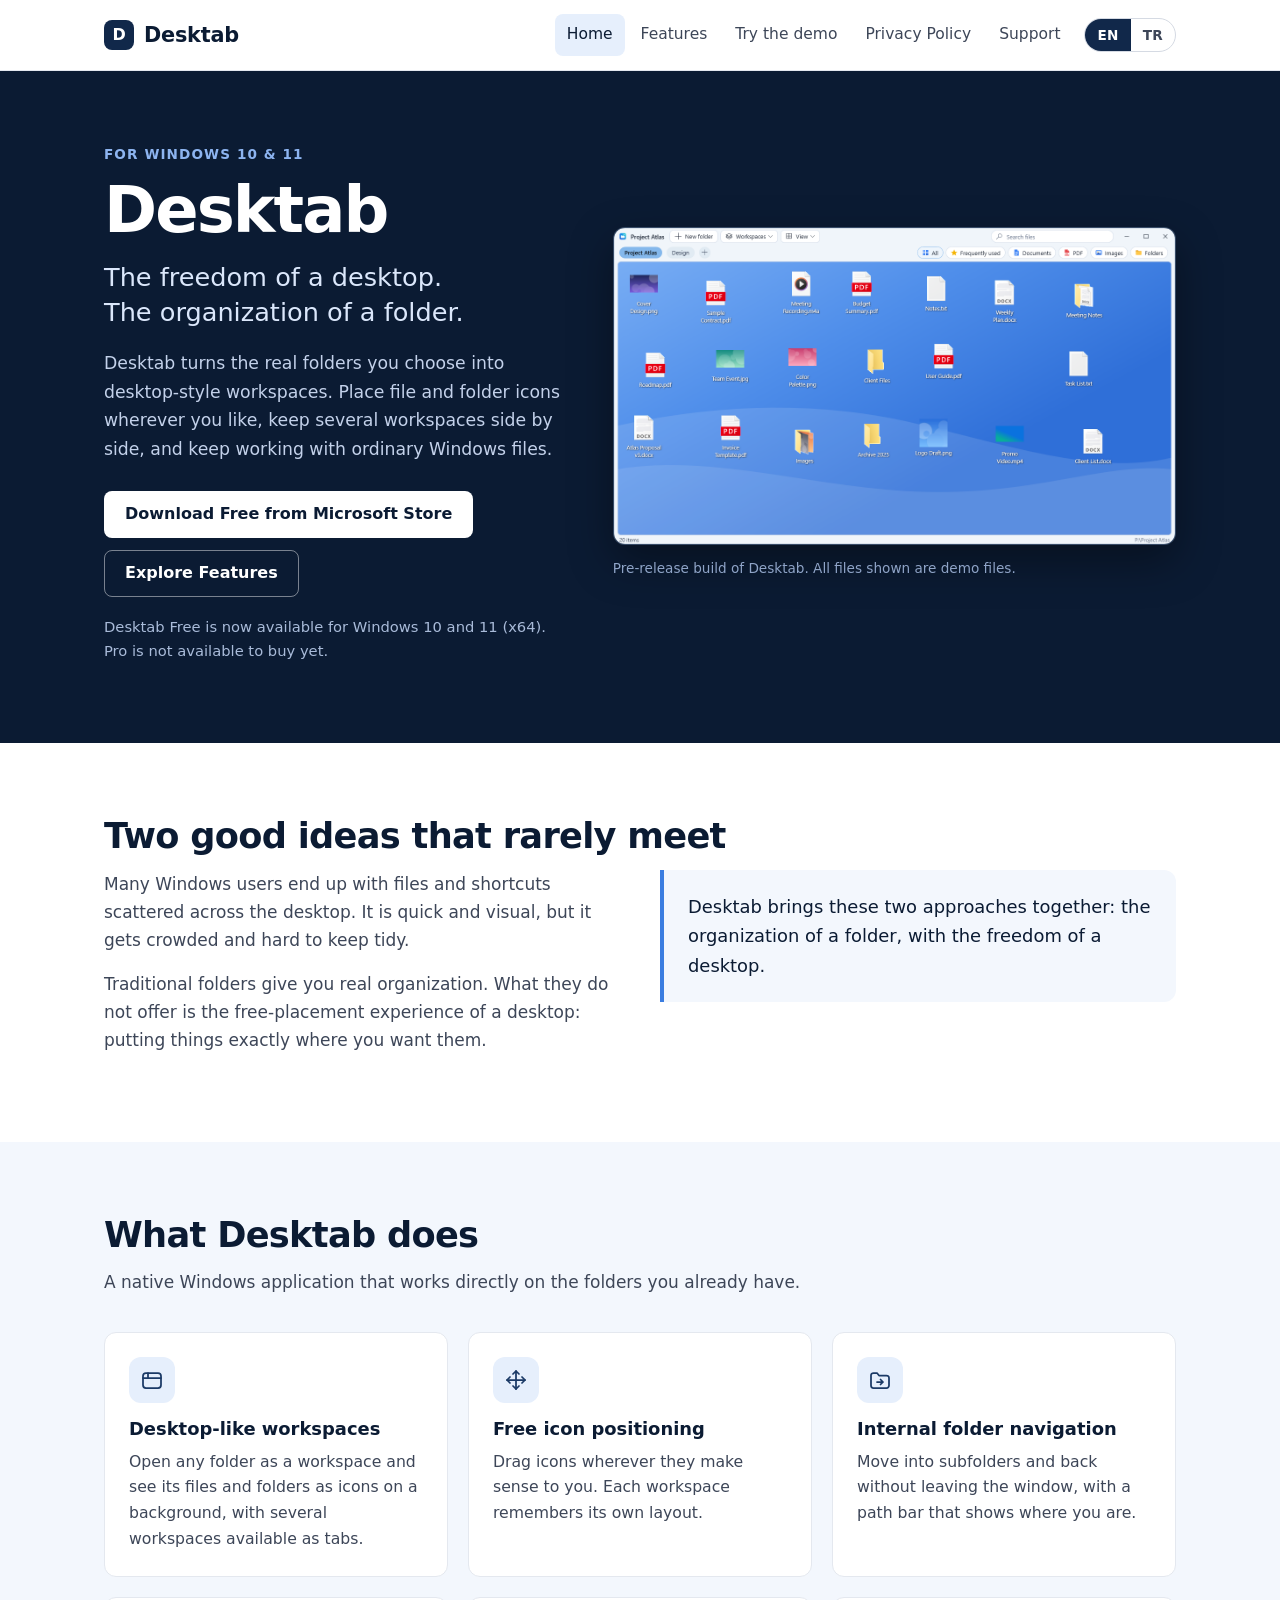
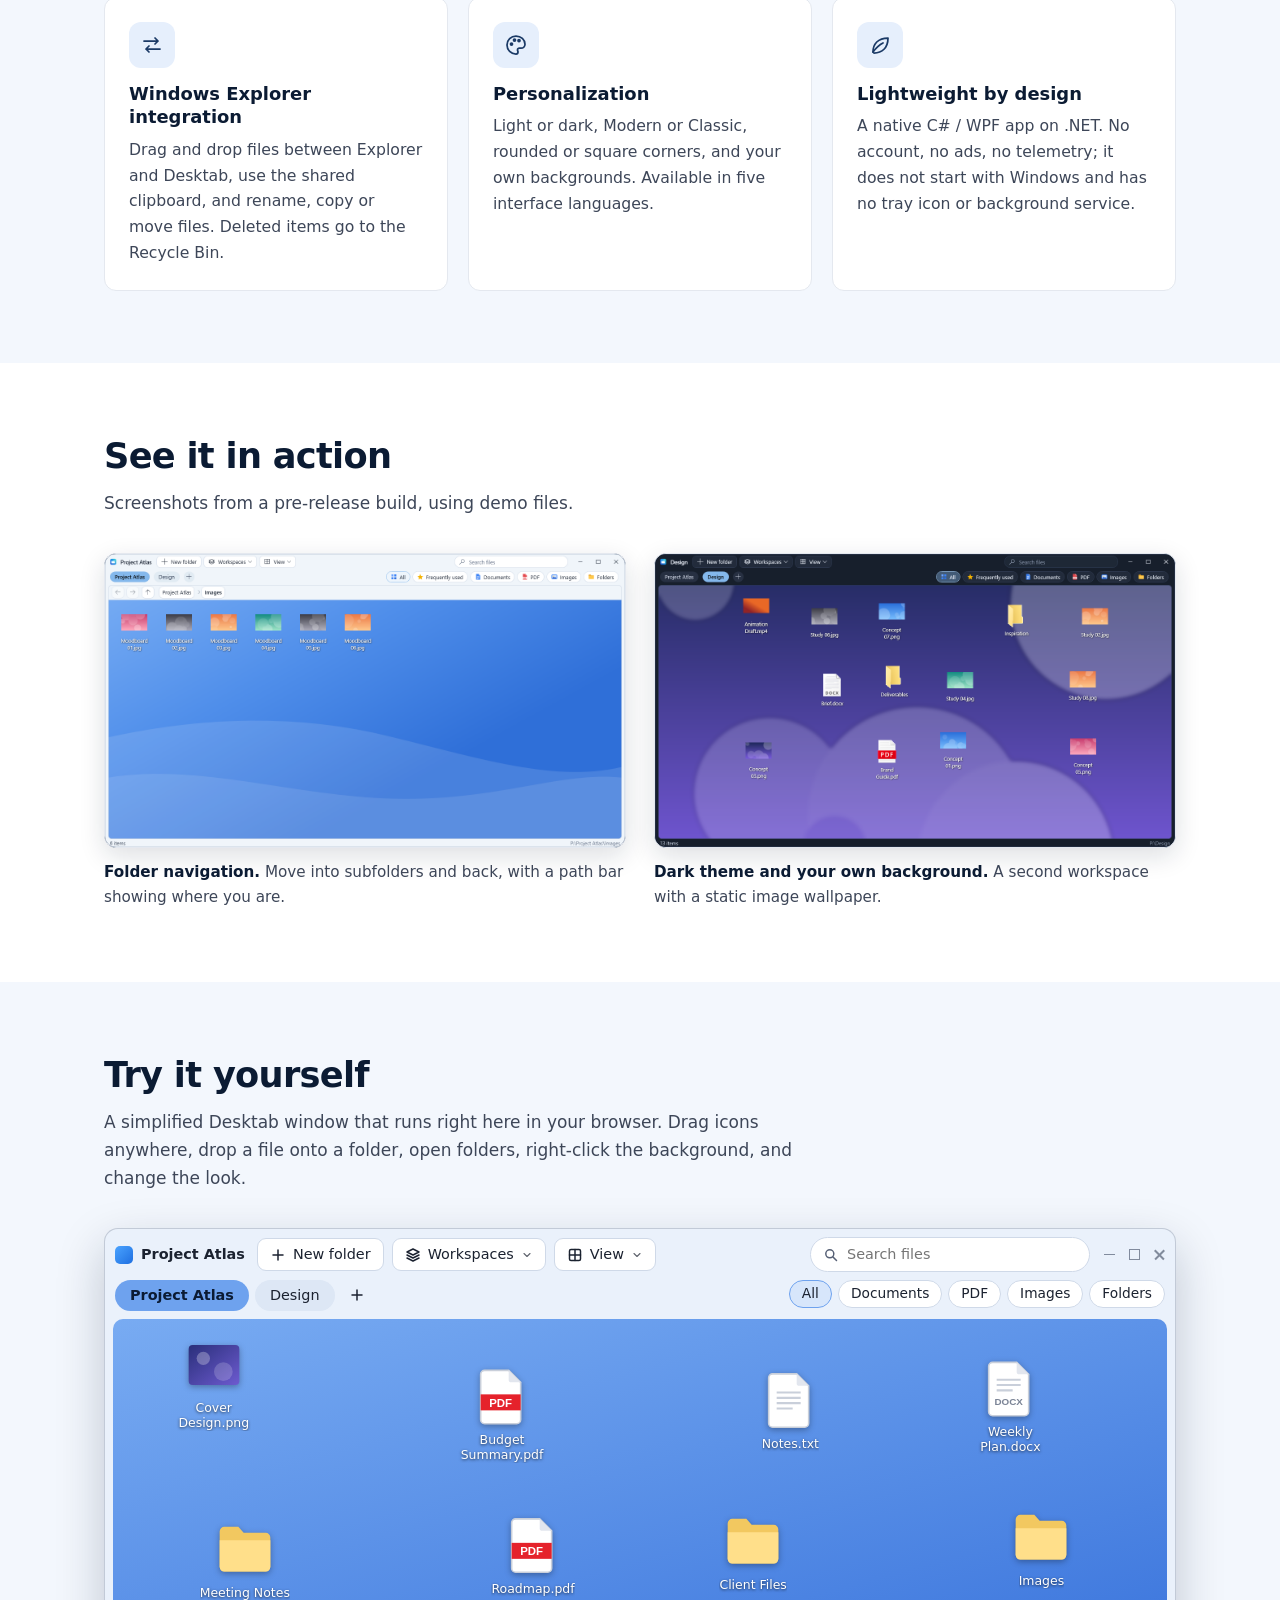
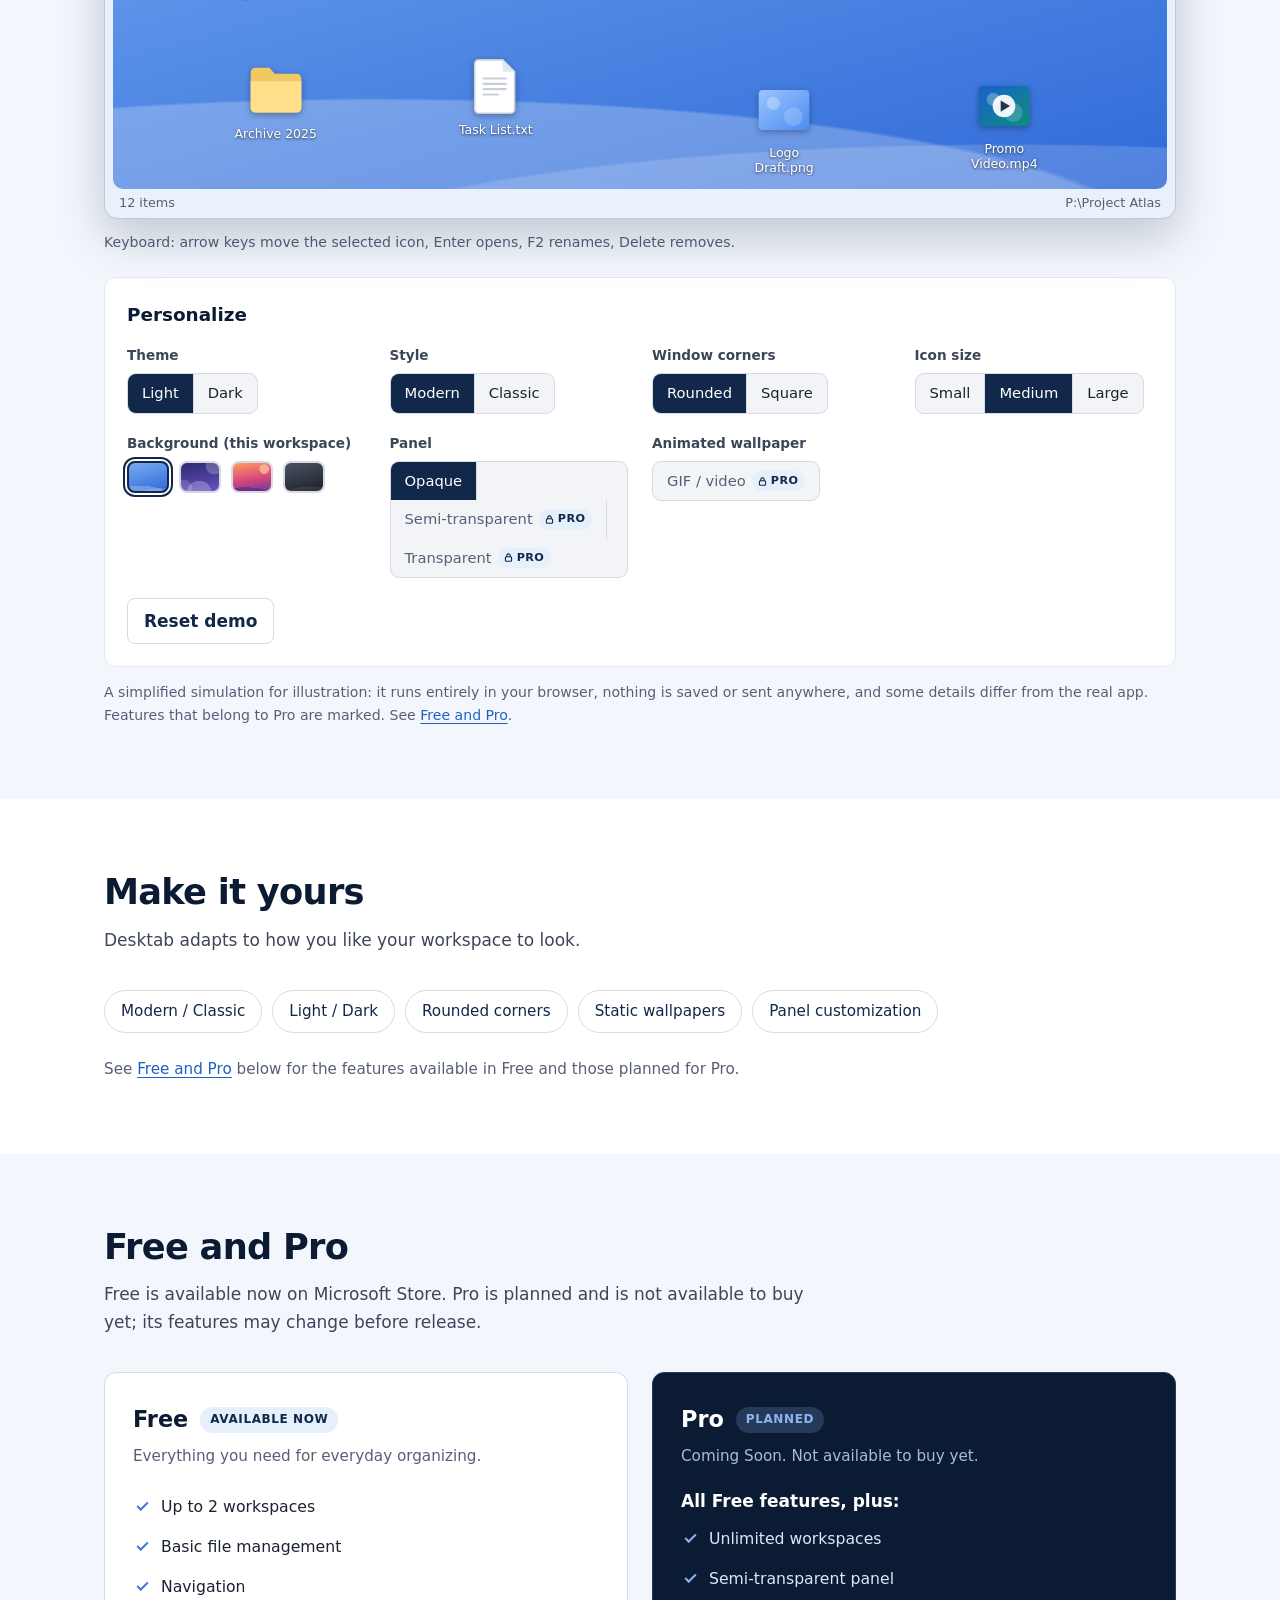
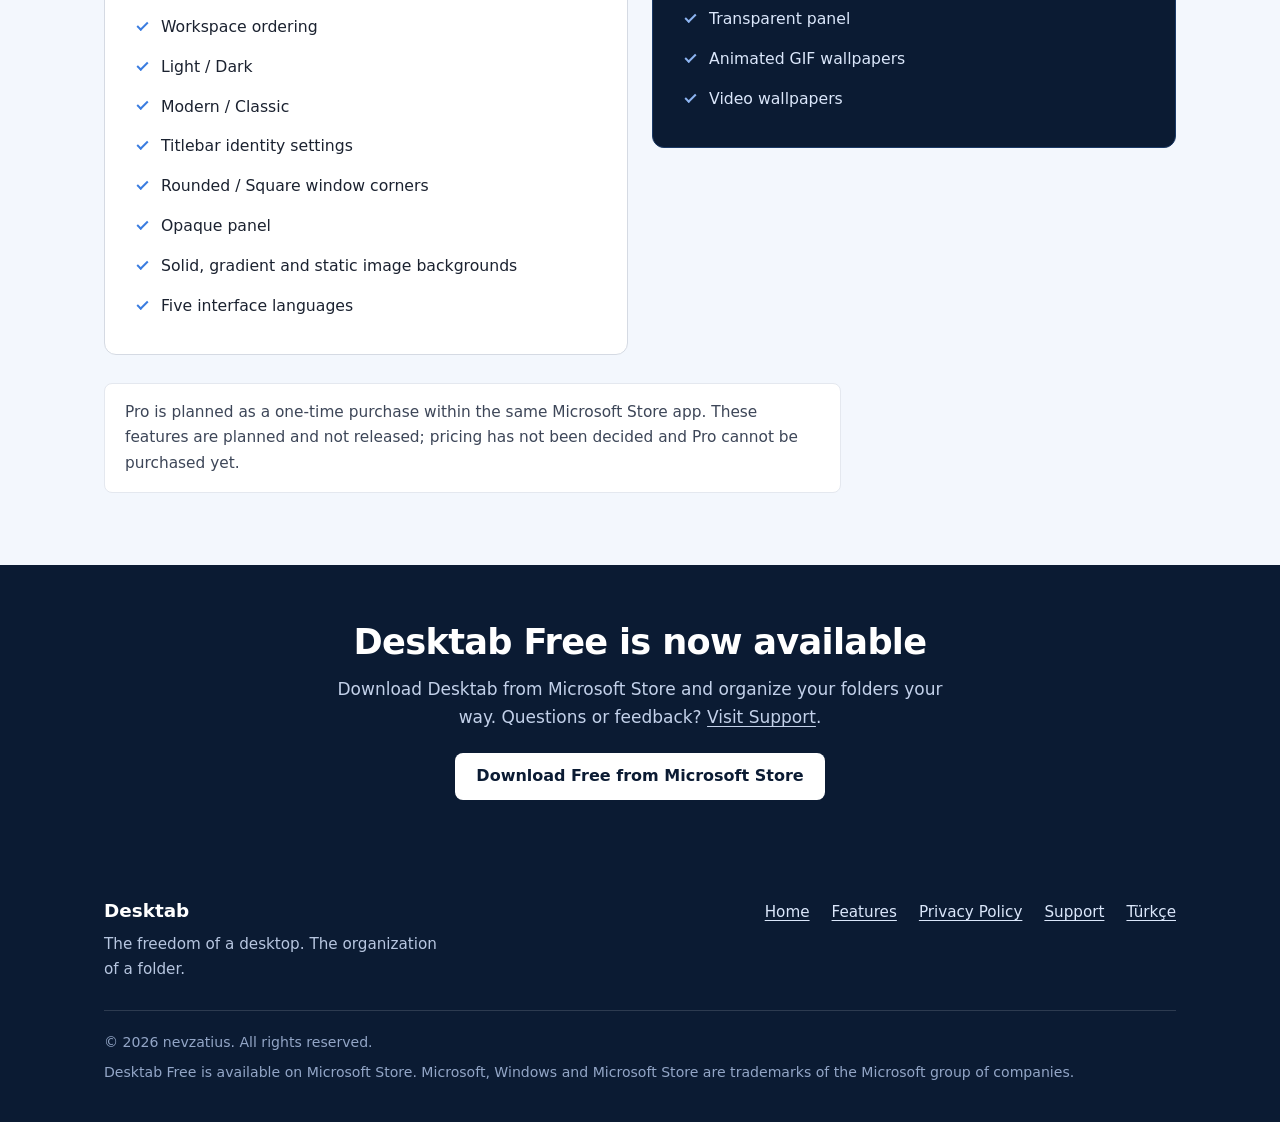
==== docs/index.html @ a455475f "Add interactive in-browser demo to EN/TR home pages" ====
<!doctype html>
<html lang="en">
<head>
  <meta charset="utf-8">
  <meta name="viewport" content="width=device-width, initial-scale=1">
  <title>Desktab — The freedom of a desktop. The organization of a folder.</title>
  <meta name="description" content="Desktab is a native Windows app that turns real folders into desktop-style workspaces with freely positioned icons. Download Free from Microsoft Store.">
  <link rel="canonical" href="https://nevzatius.github.io/desktab-site/">
  <link rel="alternate" hreflang="en" href="https://nevzatius.github.io/desktab-site/">
  <link rel="alternate" hreflang="tr" href="https://nevzatius.github.io/desktab-site/tr/">
  <link rel="alternate" hreflang="x-default" href="https://nevzatius.github.io/desktab-site/">
  <meta property="og:type" content="website">
  <meta property="og:site_name" content="Desktab">
  <meta property="og:title" content="Desktab — The freedom of a desktop. The organization of a folder.">
  <meta property="og:description" content="A native Windows app that turns real folders into desktop-style workspaces. Free is now available on Microsoft Store.">
  <meta property="og:url" content="https://nevzatius.github.io/desktab-site/">
  <meta property="og:locale" content="en_US">
  <meta property="og:locale:alternate" content="tr_TR">
  <meta property="og:image" content="https://nevzatius.github.io/desktab-site/assets/images/og-image.png">
  <meta property="og:image:alt" content="Desktab wordmark with the tagline: The freedom of a desktop. The organization of a folder.">
  <meta name="twitter:card" content="summary_large_image">
  <meta name="theme-color" content="#0b1b33">
  <link rel="icon" type="image/svg+xml" href="assets/images/favicon.svg">
  <link rel="stylesheet" href="assets/styles.css?v=20261016-store">
  <link rel="stylesheet" href="assets/demo.css?v=20261107-demo">
</head>
<body>
  <a class="skip-link" href="#main">Skip to content</a>

  <header class="site-header">
    <div class="container">
      <a class="brand" href="./" aria-label="Desktab — home"><span class="brand-mark" aria-hidden="true">D</span>Desktab</a>
      <nav class="site-nav" aria-label="Main">
        <ul>
          <li><a href="./" aria-current="page">Home</a></li>
          <li><a href="#features">Features</a></li>
          <li><a href="#demo">Try the demo</a></li>
          <li><a href="privacy/">Privacy Policy</a></li>
          <li><a href="support/">Support</a></li>
        </ul>
        <div class="lang-switch" role="group" aria-label="Language">
          <span lang="en" aria-current="true">EN</span>
          <a href="tr/" lang="tr" hreflang="tr" aria-label="Türkçe">TR</a>
        </div>
      </nav>
    </div>
  </header>

  <main id="main">
    <!-- A — Hero -->
    <section class="hero" aria-labelledby="hero-title">
      <div class="container">
        <div>
          <p class="eyebrow">For Windows 10 &amp; 11</p>
          <h1 id="hero-title">Desktab</h1>
          <p class="tagline"><span>The freedom of a desktop.</span> <span>The organization of a folder.</span></p>
          <p class="lead">Desktab turns the real folders you choose into desktop-style workspaces. Place file and folder icons wherever you like, keep several workspaces side by side, and keep working with ordinary Windows files.</p>
          <div class="hero-actions">
            <a class="btn btn-primary" href="https://apps.microsoft.com/detail/9P05F9J6TJ1R">Download Free from Microsoft Store</a>
            <a class="btn btn-secondary" href="#features">Explore Features</a>
          </div>
          <p class="status-note">Desktab Free is now available for Windows 10 and 11 (x64). Pro is not available to buy yet.</p>
        </div>

        <figure class="shot">
          <div class="shot-frame"><a class="shot-link" href="assets/images/app-main-en.png" aria-label="Open full-size screenshot"><img src="assets/images/app-main-en.png" width="1280" height="720" alt="Desktab showing the Project Atlas workspace: file and folder icons placed freely on a blue background, with two workspace tabs and smart-view buttons above." fetchpriority="high"></a></div>
          <figcaption>Pre-release build of Desktab. All files shown are demo files.</figcaption>
        </figure>
      </div>
    </section>

    <!-- B — The problem -->
    <section aria-labelledby="problem-title">
      <div class="container">
        <h2 id="problem-title">Two good ideas that rarely meet</h2>
        <div class="problem">
          <div>
            <p>Many Windows users end up with files and shortcuts scattered across the desktop. It is quick and visual, but it gets crowded and hard to keep tidy.</p>
            <p>Traditional folders give you real organization. What they do not offer is the free-placement experience of a desktop: putting things exactly where you want them.</p>
          </div>
          <p class="highlight">Desktab brings these two approaches together: the organization of a folder, with the freedom of a desktop.</p>
        </div>
      </div>
    </section>

    <!-- C — Features -->
    <section id="features" class="alt" aria-labelledby="features-title">
      <div class="container">
        <h2 id="features-title">What Desktab does</h2>
        <p class="section-intro">A native Windows application that works directly on the folders you already have.</p>
        <ul class="cards">
          <li class="card">
            <span class="icon-box"><svg class="icon" viewBox="0 0 24 24" aria-hidden="true" focusable="false"><rect x="3" y="5" width="18" height="15" rx="3"/><path d="M3 10h18M8 5v5"/></svg></span>
            <h3>Desktop-like workspaces</h3>
            <p>Open any folder as a workspace and see its files and folders as icons on a background, with several workspaces available as tabs.</p>
          </li>
          <li class="card">
            <span class="icon-box"><svg class="icon" viewBox="0 0 24 24" aria-hidden="true" focusable="false"><path d="M12 3v18M3 12h18"/><path d="m9 6 3-3 3 3M9 18l3 3 3-3M6 9l-3 3 3 3M18 9l3 3-3 3"/></svg></span>
            <h3>Free icon positioning</h3>
            <p>Drag icons wherever they make sense to you. Each workspace remembers its own layout.</p>
          </li>
          <li class="card">
            <span class="icon-box"><svg class="icon" viewBox="0 0 24 24" aria-hidden="true" focusable="false"><path d="M3 7.5A2.5 2.5 0 0 1 5.5 5H9l2 2.5h7.5A2.5 2.5 0 0 1 21 10v7.5a2.5 2.5 0 0 1-2.5 2.5h-13A2.5 2.5 0 0 1 3 17.5z"/><path d="M9 14h6m-2.5-2.5L15 14l-2.5 2.5"/></svg></span>
            <h3>Internal folder navigation</h3>
            <p>Move into subfolders and back without leaving the window, with a path bar that shows where you are.</p>
          </li>
          <li class="card">
            <span class="icon-box"><svg class="icon" viewBox="0 0 24 24" aria-hidden="true" focusable="false"><path d="M4 8h14m-3-3 3 3-3 3M20 16H6m3-3-3 3 3 3"/></svg></span>
            <h3>Windows Explorer integration</h3>
            <p>Drag and drop files between Explorer and Desktab, use the shared clipboard, and rename, copy or move files. Deleted items go to the Recycle Bin.</p>
          </li>
          <li class="card">
            <span class="icon-box"><svg class="icon" viewBox="0 0 24 24" aria-hidden="true" focusable="false"><path d="M12 3a9 9 0 1 0 0 18c1.4 0 2-1 2-2 0-.8-.5-1.3-.5-2 0-1 .8-1.8 1.8-1.8H17a4 4 0 0 0 4-4C21 6.6 17 3 12 3z"/><circle cx="7.5" cy="11" r="1" fill="currentColor"/><circle cx="10.5" cy="7" r="1" fill="currentColor"/><circle cx="15" cy="7.5" r="1" fill="currentColor"/></svg></span>
            <h3>Personalization</h3>
            <p>Light or dark, Modern or Classic, rounded or square corners, and your own backgrounds. Available in five interface languages.</p>
          </li>
          <li class="card">
            <span class="icon-box"><svg class="icon" viewBox="0 0 24 24" aria-hidden="true" focusable="false"><path d="M5 19c0-8 5-14 15-14 0 10-6 15-14 15"/><path d="M5 19c3-4 6-7 10-9"/></svg></span>
            <h3>Lightweight by design</h3>
            <p>A native C# / WPF app on .NET. No account, no ads, no telemetry; it does not start with Windows and has no tray icon or background service.</p>
          </li>
        </ul>
      </div>
    </section>

    <!-- Gallery -->
    <section id="gallery" class="gallery" aria-labelledby="gallery-title">
      <div class="container">
        <h2 id="gallery-title">See it in action</h2>
        <p class="section-intro">Screenshots from a pre-release build, using demo files.</p>
        <ul class="gallery-grid">
          <li>
            <figure class="shot">
              <div class="shot-frame"><a class="shot-link" href="assets/images/app-nav-en.png" aria-label="Open full-size screenshot"><img src="assets/images/app-nav-en.png" width="1280" height="720" alt="Desktab inside the Images subfolder of Project Atlas, with a path bar and back, forward and up buttons above six image thumbnails." loading="lazy" decoding="async"></a></div>
              <figcaption><strong>Folder navigation.</strong> Move into subfolders and back, with a path bar showing where you are.</figcaption>
            </figure>
          </li>
          <li>
            <figure class="shot">
              <div class="shot-frame"><a class="shot-link" href="assets/images/app-dark-en.png" aria-label="Open full-size screenshot"><img src="assets/images/app-dark-en.png" width="1280" height="720" alt="Desktab in dark theme on a second workspace tab called Design, with a purple static image background and freely placed icons." loading="lazy" decoding="async"></a></div>
              <figcaption><strong>Dark theme and your own background.</strong> A second workspace with a static image wallpaper.</figcaption>
            </figure>
          </li>
        </ul>
      </div>
    </section>

    <!-- Interactive demo -->
    <section id="demo" class="alt" aria-labelledby="demo-title">
      <div class="container">
        <h2 id="demo-title">Try it yourself</h2>
        <p class="section-intro">A simplified Desktab window that runs right here in your browser. Drag icons anywhere, drop a file onto a folder, open folders, right-click the background, and change the look.</p>
        <div id="dz" class="dz"><noscript><p class="dz-note">The interactive demo needs JavaScript. The screenshots above show the real app.</p></noscript></div>
        <p class="dz-note">A simplified simulation for illustration: it runs entirely in your browser, nothing is saved or sent anywhere, and some details differ from the real app. Features that belong to Pro are marked. See <a href="#plans">Free and Pro</a>.</p>
      </div>
    </section>

    <!-- D — Personalization -->
    <section id="personalization" aria-labelledby="personal-title">
      <div class="container">
        <h2 id="personal-title">Make it yours</h2>
        <p class="section-intro">Desktab adapts to how you like your workspace to look.</p>
        <ul class="chips">
          <li>Modern / Classic</li>
          <li>Light / Dark</li>
          <li>Rounded corners</li>
          <li>Static wallpapers</li>
          <li>Panel customization</li>
        </ul>
        <p class="note">See <a href="#plans">Free and Pro</a> below for the features available in Free and those planned for Pro.</p>
      </div>
    </section>

    <!-- E — Free and Pro -->
    <section id="plans" class="alt" aria-labelledby="plans-title">
      <div class="container">
        <h2 id="plans-title">Free and Pro</h2>
        <p class="section-intro">Free is available now on Microsoft Store. Pro is planned and is not available to buy yet; its features may change before release.</p>
        <div class="plans">
          <article class="plan" aria-labelledby="free-title">
            <h3 id="free-title">Free <span class="badge">Available now</span></h3>
            <p class="sub">Everything you need for everyday organizing.</p>
            <ul>
              <li>Up to 2 workspaces</li>
              <li>Basic file management</li>
              <li>Navigation</li>
              <li>Workspace ordering</li>
              <li>Light / Dark</li>
              <li>Modern / Classic</li>
              <li>Titlebar identity settings</li>
              <li>Rounded / Square window corners</li>
              <li>Opaque panel</li>
              <li>Solid, gradient and static image backgrounds</li>
              <li>Five interface languages</li>
            </ul>
          </article>
          <article class="plan pro" aria-labelledby="pro-title">
            <h3 id="pro-title">Pro <span class="badge">Planned</span></h3>
            <p class="sub">Coming Soon. Not available to buy yet.</p>
            <p class="includes">All Free features, plus:</p>
            <ul>
              <li>Unlimited workspaces</li>
              <li>Semi-transparent panel</li>
              <li>Transparent panel</li>
              <li>Animated GIF wallpapers</li>
              <li>Video wallpapers</li>
            </ul>
          </article>
        </div>
        <p class="plan-note">Pro is planned as a one-time purchase within the same Microsoft Store app. These features are planned and not released; pricing has not been decided and Pro cannot be purchased yet.</p>
      </div>
    </section>

    <section class="cta-band" aria-labelledby="cta-title">
      <div class="container">
        <h2 id="cta-title">Desktab Free is now available</h2>
        <p>Download Desktab from Microsoft Store and organize your folders your way. Questions or feedback? <a href="support/">Visit Support</a>.</p>
        <a class="btn btn-primary" href="https://apps.microsoft.com/detail/9P05F9J6TJ1R">Download Free from Microsoft Store</a>
      </div>
    </section>
  </main>

  <footer class="site-footer">
    <div class="container">
      <div class="footer-grid">
        <div>
          <div class="footer-brand">Desktab</div>
          <p>The freedom of a desktop. The organization of a folder.</p>
        </div>
        <nav aria-label="Footer">
          <ul class="footer-nav">
            <li><a href="./">Home</a></li>
            <li><a href="#features">Features</a></li>
            <li><a href="privacy/">Privacy Policy</a></li>
            <li><a href="support/">Support</a></li>
            <li><a href="tr/" lang="tr" hreflang="tr">Türkçe</a></li>
          </ul>
        </nav>
      </div>
      <div class="copyright">
        <p>© 2026 nevzatius. All rights reserved.</p>
        <p>Desktab Free is available on Microsoft Store. Microsoft, Windows and Microsoft Store are trademarks of the Microsoft group of companies.</p>
      </div>
    </div>
  </footer>
  <script src="assets/demo.js?v=20261107-demo" defer></script>
</body>
</html>
---- docs/assets/styles.css ----
/* Desktab website — plain CSS, no framework, no external requests. */

:root {
  --navy-900: #0b1b33;
  --navy-800: #11284a;
  --navy-700: #1b3a66;
  --blue-500: #3b7de0;
  --blue-300: #8db4f0;
  --blue-100: #e6effc;
  --blue-50: #f3f7fd;
  --gray-900: #1b2230;
  --gray-700: #3d4658;
  --gray-600: #566075;
  --gray-300: #d5dae3;
  --gray-200: #e4e8ef;
  --gray-100: #f2f4f8;
  --white: #ffffff;
  --link: #1f5fc4;
  --radius: 12px;
  --radius-sm: 8px;
  --shadow: 0 1px 2px rgba(11, 27, 51, 0.06), 0 4px 14px rgba(11, 27, 51, 0.06);
  --font: "Segoe UI Variable Text", "Segoe UI", system-ui, -apple-system, "Helvetica Neue", Arial, sans-serif;
  --mono: "Cascadia Mono", Consolas, "SFMono-Regular", Menlo, monospace;
}

*, *::before, *::after { box-sizing: border-box; }

html { -webkit-text-size-adjust: 100%; scroll-behavior: smooth; }

body {
  margin: 0;
  font-family: var(--font);
  font-size: 1.0625rem;
  line-height: 1.65;
  color: var(--gray-900);
  background: var(--white);
  overflow-wrap: break-word;
}

img, svg { max-width: 100%; }

a { color: var(--link); text-underline-offset: 0.18em; }
a:hover { color: var(--navy-700); }

:focus-visible {
  outline: 3px solid var(--blue-500);
  outline-offset: 2px;
  border-radius: 4px;
}

.skip-link {
  position: absolute;
  left: 16px;
  top: -64px;
  z-index: 100;
  padding: 10px 16px;
  background: var(--white);
  color: var(--navy-900);
  border-radius: var(--radius-sm);
  box-shadow: var(--shadow);
  font-weight: 600;
}
.skip-link:focus { top: 12px; }

.container {
  width: 100%;
  max-width: 1120px;
  margin: 0 auto;
  padding: 0 24px;
}
.container.narrow { max-width: 780px; }

/* ---------- Header ---------- */

.site-header {
  background: var(--white);
  border-bottom: 1px solid var(--gray-200);
}
.site-header .container {
  display: flex;
  flex-wrap: wrap;
  align-items: center;
  justify-content: space-between;
  gap: 8px 24px;
  padding-top: 14px;
  padding-bottom: 14px;
}

.brand {
  display: inline-flex;
  align-items: center;
  gap: 10px;
  color: var(--navy-900);
  font-size: 1.3rem;
  font-weight: 700;
  letter-spacing: -0.01em;
  text-decoration: none;
}
.brand:hover { color: var(--navy-700); }
.brand-mark {
  display: inline-grid;
  place-items: center;
  width: 30px;
  height: 30px;
  border-radius: 8px;
  background: var(--navy-800);
  color: var(--white);
  font-size: 1rem;
  font-weight: 700;
  line-height: 1;
}

.site-nav { display: flex; flex-wrap: wrap; align-items: center; gap: 4px 6px; }
.site-nav ul {
  display: flex;
  flex-wrap: wrap;
  gap: 2px 4px;
  margin: 0;
  padding: 0;
  list-style: none;
}
.site-nav a {
  display: inline-block;
  padding: 8px 12px;
  border-radius: var(--radius-sm);
  color: var(--gray-700);
  font-size: 0.97rem;
  font-weight: 500;
  text-decoration: none;
}
.site-nav a:hover { background: var(--gray-100); color: var(--navy-900); }
.site-nav a[aria-current="page"] { color: var(--navy-900); background: var(--blue-100); }

.lang-switch {
  display: inline-flex;
  margin-left: 6px;
  border: 1px solid var(--gray-300);
  border-radius: 999px;
  overflow: hidden;
}
.lang-switch a, .lang-switch span {
  padding: 5px 12px;
  font-size: 0.85rem;
  font-weight: 600;
  letter-spacing: 0.02em;
  text-decoration: none;
}
.lang-switch span { background: var(--navy-800); color: var(--white); }
.lang-switch a { color: var(--gray-700); border-radius: 0; }
.lang-switch a:hover { background: var(--gray-100); }

/* ---------- Hero ---------- */

.hero {
  background: var(--navy-900);
  color: var(--white);
  padding: 72px 0 80px;
}
.hero .container {
  display: grid;
  grid-template-columns: minmax(0, 0.9fr) minmax(0, 1.1fr);
  align-items: center;
  gap: 48px;
}
.eyebrow {
  margin: 0 0 12px;
  color: var(--blue-300);
  font-size: 0.85rem;
  font-weight: 600;
  letter-spacing: 0.08em;
  text-transform: uppercase;
}
.hero h1 {
  margin: 0 0 16px;
  font-size: clamp(2.6rem, 6vw, 4rem);
  line-height: 1.05;
  letter-spacing: -0.03em;
}
.tagline {
  margin: 0 0 20px;
  font-size: clamp(1.2rem, 2.4vw, 1.6rem);
  line-height: 1.35;
  font-weight: 500;
  color: #dbe7fb;
}
.tagline span { display: block; }
.lead {
  margin: 0 0 28px;
  max-width: 34em;
  color: #c3d1ea;
  font-size: 1.08rem;
}
.hero-actions { display: flex; flex-wrap: wrap; align-items: center; gap: 12px 14px; }

.btn {
  display: inline-block;
  padding: 12px 20px;
  border: 1px solid transparent;
  border-radius: var(--radius-sm);
  font: inherit;
  font-size: 1rem;
  font-weight: 600;
  line-height: 1.3;
  text-decoration: none;
}
.btn-primary {
  background: var(--white);
  color: var(--navy-900);
}
.btn-primary:hover { background: #dbe7fb; color: var(--navy-900); }
.btn-secondary { border-color: rgba(255, 255, 255, 0.45); color: var(--white); }
.btn-secondary:hover { background: rgba(255, 255, 255, 0.1); color: var(--white); }
.btn-light { background: var(--navy-800); color: var(--white); }
.btn-light:hover { background: var(--navy-700); color: var(--white); }
.status-note { margin: 18px 0 0; color: #a9bbd9; font-size: 0.92rem; }

/* Real product screenshots */
.shot { margin: 0; }
.shot-frame {
  overflow: hidden;
  border-radius: 12px;
  border: 1px solid rgba(255, 255, 255, 0.16);
  box-shadow: 0 16px 44px rgba(0, 0, 0, 0.38);
  background: var(--navy-800);
}
.shot-frame img { display: block; width: 100%; height: auto; }
.shot-link { display: block; }
.shot-link:focus-visible { outline-offset: -4px; border-radius: 12px; }
.shot figcaption { margin-top: 12px; color: #8fa4c7; font-size: 0.85rem; }
.gallery .shot-frame {
  border-color: var(--gray-200);
  box-shadow: 0 8px 26px rgba(11, 27, 51, 0.14);
}
.gallery .shot figcaption { color: var(--gray-700); font-size: 0.95rem; }
.gallery .shot figcaption strong { color: var(--navy-900); }
.gallery-grid { display: grid; grid-template-columns: repeat(2, minmax(0, 1fr)); gap: 28px; margin: 0; padding: 0; list-style: none; }

/* Icons */
.icon { width: 24px; height: 24px; fill: none; stroke: currentColor; stroke-width: 1.75; stroke-linecap: round; stroke-linejoin: round; }
.icon-box {
  display: grid;
  place-items: center;
  width: 46px;
  height: 46px;
  margin-bottom: 14px;
  border-radius: 12px;
  background: var(--blue-100);
  color: var(--navy-700);
}
.h-icon { display: inline-grid; place-items: center; width: 32px; height: 32px; margin-right: 10px; vertical-align: -9px; border-radius: 9px; background: var(--blue-100); color: var(--navy-700); }
.h-icon .icon { width: 19px; height: 19px; }

/* ---------- Sections ---------- */

section { padding: 72px 0; }
section.alt { background: var(--blue-50); }
section h2 {
  margin: 0 0 12px;
  font-size: clamp(1.7rem, 3.4vw, 2.2rem);
  line-height: 1.2;
  letter-spacing: -0.02em;
  color: var(--navy-900);
}
.section-intro { margin: 0 0 36px; max-width: 42em; color: var(--gray-700); }

.problem { display: grid; grid-template-columns: minmax(0, 1fr) minmax(0, 1fr); gap: 40px; align-items: start; }
.problem p { margin: 0 0 16px; color: var(--gray-700); }
.problem .highlight {
  padding: 22px 24px;
  border-left: 4px solid var(--blue-500);
  border-radius: 0 var(--radius) var(--radius) 0;
  background: var(--blue-50);
  color: var(--navy-900);
  font-size: 1.12rem;
  font-weight: 500;
}

.cards {
  display: grid;
  grid-template-columns: repeat(3, minmax(0, 1fr));
  gap: 20px;
  margin: 0;
  padding: 0;
  list-style: none;
}
.card {
  padding: 24px;
  border: 1px solid var(--gray-200);
  border-radius: var(--radius);
  background: var(--white);
}
.card h3 { margin: 0 0 8px; font-size: 1.12rem; line-height: 1.3; color: var(--navy-900); }
.card p { margin: 0; color: var(--gray-700); font-size: 0.98rem; }

.chips { display: flex; flex-wrap: wrap; gap: 10px; margin: 0 0 24px; padding: 0; list-style: none; }
.chips li {
  padding: 8px 16px;
  border: 1px solid var(--gray-300);
  border-radius: 999px;
  background: var(--white);
  color: var(--navy-800);
  font-size: 0.95rem;
  font-weight: 500;
}
.note {
  max-width: 42em;
  margin: 0;
  color: var(--gray-600);
  font-size: 0.95rem;
}

/* Free / Pro */
.plans { display: grid; grid-template-columns: repeat(2, minmax(0, 1fr)); gap: 24px; align-items: start; }
.plan {
  padding: 28px;
  border: 1px solid var(--gray-300);
  border-radius: var(--radius);
  background: var(--white);
}
.plan.pro { border-color: var(--navy-700); background: var(--navy-900); color: #dbe7fb; }
.plan h3 { display: flex; flex-wrap: wrap; align-items: center; gap: 8px 12px; margin: 0 0 6px; font-size: 1.4rem; color: var(--navy-900); }
.plan.pro h3 { color: var(--white); }
.badge {
  display: inline-block;
  padding: 3px 10px;
  border-radius: 999px;
  background: var(--blue-100);
  color: var(--navy-800);
  font-size: 0.75rem;
  font-weight: 700;
  letter-spacing: 0.05em;
  text-transform: uppercase;
}
.plan.pro .badge { background: rgba(141, 180, 240, 0.2); color: var(--blue-300); }
.plan .sub { margin: 0 0 18px; color: var(--gray-600); font-size: 0.95rem; }
.plan.pro .sub { color: #a9bbd9; }
.plan ul { margin: 0; padding: 0; list-style: none; }
.plan li { position: relative; padding: 7px 0 7px 28px; font-size: 0.98rem; }
.plan li::before {
  content: "";
  position: absolute;
  left: 4px;
  top: 0.95em;
  width: 11px;
  height: 6px;
  border-left: 2px solid var(--blue-500);
  border-bottom: 2px solid var(--blue-500);
  transform: rotate(-45deg);
}
.plan.pro li::before { border-color: var(--blue-300); }
.plan .includes { margin-bottom: 4px; font-weight: 600; color: var(--white); }
.plan-note {
  max-width: 48em;
  margin: 28px 0 0;
  padding: 16px 20px;
  border-radius: var(--radius-sm);
  background: var(--white);
  border: 1px solid var(--gray-200);
  color: var(--gray-700);
  font-size: 0.96rem;
}

.cta-band { background: var(--navy-900); color: var(--white); text-align: center; padding: 56px 0; }
.cta-band h2 { color: var(--white); }
.cta-band p { max-width: 36em; margin: 0 auto 22px; color: #c3d1ea; }
.cta-band p a { color: inherit; }

/* ---------- Document pages (privacy, support) ---------- */

.page-head { background: var(--blue-50); border-bottom: 1px solid var(--gray-200); padding: 48px 0 36px; }
.page-head h1 { margin: 0 0 8px; font-size: clamp(2rem, 4.4vw, 2.7rem); line-height: 1.15; letter-spacing: -0.02em; color: var(--navy-900); }
.page-head p { margin: 0; color: var(--gray-700); }
.meta { margin-top: 12px; color: var(--gray-600); font-size: 0.92rem; }

.doc { padding: 40px 0 72px; }
.doc h2 { margin: 40px 0 10px; padding: 0; font-size: 1.4rem; line-height: 1.3; letter-spacing: -0.01em; }
.doc h2:first-child { margin-top: 0; }
.doc h3 { margin: 24px 0 6px; font-size: 1.08rem; color: var(--navy-800); }
.doc p, .doc li { color: var(--gray-900); }
.doc ul, .doc ol { padding-left: 1.4em; }
.doc li { margin: 4px 0; }
.doc code {
  padding: 1px 6px;
  border-radius: 5px;
  background: var(--gray-100);
  font-family: var(--mono);
  font-size: 0.9em;
  overflow-wrap: anywhere;
}
.toc { margin: 0 0 8px; padding: 18px 22px; border: 1px solid var(--gray-200); border-radius: var(--radius); background: var(--gray-100); }
.toc strong { display: block; margin-bottom: 6px; color: var(--navy-900); }
.toc ol { margin: 0; padding-left: 1.3em; columns: 2; column-gap: 32px; }
.toc li { margin: 2px 0; font-size: 0.97rem; break-inside: avoid; }
.callout {
  margin: 20px 0;
  padding: 16px 20px;
  border-left: 4px solid var(--blue-500);
  border-radius: 0 var(--radius-sm) var(--radius-sm) 0;
  background: var(--blue-50);
}
.callout.warn { border-left-color: #b26a00; background: #fff6e6; }
.callout p { margin: 0; }
.callout p + p { margin-top: 8px; }

.table-wrap { margin: 16px 0; overflow-x: auto; }
table { width: 100%; border-collapse: collapse; font-size: 0.97rem; }
th, td { padding: 10px 12px; border-bottom: 1px solid var(--gray-200); text-align: left; vertical-align: top; }
th { background: var(--gray-100); color: var(--navy-900); font-weight: 600; }

/* ---------- Footer ---------- */

.site-footer { background: var(--navy-900); color: #b7c6e0; padding: 40px 0 32px; font-size: 0.95rem; }
.site-footer a { color: #dbe7fb; }
.site-footer a:hover { color: var(--white); }
.footer-grid { display: flex; flex-wrap: wrap; justify-content: space-between; gap: 24px 48px; }
.footer-brand { color: var(--white); font-size: 1.15rem; font-weight: 700; }
.footer-brand + p { margin: 6px 0 0; max-width: 22em; }
.footer-nav { margin: 0; padding: 0; list-style: none; display: flex; flex-wrap: wrap; gap: 8px 22px; }
.footer-nav a { display: inline-block; padding: 4px 0; }
.copyright { margin: 28px 0 0; padding-top: 20px; border-top: 1px solid rgba(255, 255, 255, 0.14); color: #93a6c7; font-size: 0.88rem; }
.copyright p { margin: 0 0 6px; }

/* ---------- Responsive ---------- */

@media (max-width: 980px) {
  .hero .container { grid-template-columns: minmax(0, 1fr); gap: 36px; }
  .gallery-grid { grid-template-columns: minmax(0, 1fr); }
  .cards { grid-template-columns: repeat(2, minmax(0, 1fr)); }
  .problem { grid-template-columns: minmax(0, 1fr); gap: 24px; }
}

@media (max-width: 720px) {
  body { font-size: 1rem; }
  .container { padding: 0 16px; }
  .hero { padding: 48px 0 56px; }
  section { padding: 52px 0; }
  .plans { grid-template-columns: minmax(0, 1fr); }
  .toc ol { columns: 1; }
  .site-header .container { justify-content: flex-start; }
  .site-nav { width: 100%; }
  .site-nav ul { width: 100%; }
}

@media (max-width: 560px) {
  .site-nav a { padding: 8px 9px; font-size: 0.93rem; }
  .cards { grid-template-columns: minmax(0, 1fr); }
  .btn { width: 100%; text-align: center; }
  .hero-actions { flex-direction: column; align-items: stretch; }
  .plan { padding: 22px 18px; }
}

@media (prefers-reduced-motion: reduce) {
  html { scroll-behavior: auto; }
  * { animation: none !important; transition: none !important; }
}
---- docs/assets/demo.css ----
/* Desktab interactive demo — styles for the #demo section. Plain CSS, no external requests. */

.dz { --ic: 64px; }
.dz-window {
  --w-bg: #eaf1fb; --w-fg: #1b2230; --w-muted: #566075; --w-btn: #ffffff; --w-bd: #cfd9e8; --w-chip-on: #d7e6fb; --w-tab-on: #6ea2ee; --w-tab-on-fg: #0b1b33; --w-tab: #dde7f5; --w-menu: #ffffff; --w-menu-hover: #e6effc;
  --r-win: 14px; --r-btn: 9px; --r-pill: 999px;
  position: relative; overflow: hidden; border-radius: var(--r-win); background: var(--w-bg); color: var(--w-fg);
  border: 1px solid rgba(11, 27, 51, 0.18); box-shadow: 0 18px 48px rgba(11, 27, 51, 0.22);
  font-size: 0.9rem; line-height: 1.3; user-select: none; -webkit-user-select: none;
}
.dz-window[data-theme="dark"] {
  --w-bg: #111a2b; --w-fg: #e6edf9; --w-muted: #9db0cf; --w-btn: #1b2740; --w-bd: #2b3a58; --w-chip-on: #2a4470; --w-tab-on: #78a9ee; --w-tab-on-fg: #08142a; --w-tab: #1b2740; --w-menu: #1b2740; --w-menu-hover: #2a3a5c;
}
.dz-window[data-corners="square"] { --r-win: 0px; }
.dz-window[data-style="classic"] { --r-btn: 2px; --r-pill: 2px; }
.dz-window[data-size="small"] { --ic: 46px; }
.dz-window[data-size="medium"] { --ic: 64px; }
.dz-window[data-size="large"] { --ic: 86px; }

.dz svg { display: block; }
.dz-bar svg, .dz-nav svg, .dz-chip svg, .dz-add svg { width: 16px; height: 16px; fill: none; stroke: currentColor; stroke-width: 1.5; stroke-linecap: round; stroke-linejoin: round; flex: none; }

.dz-bar { display: flex; align-items: center; gap: 8px; padding: 8px 10px; flex-wrap: wrap; }
.dz-app { display: inline-flex; align-items: center; gap: 8px; margin-right: 4px; font-weight: 600; min-width: 0; }
.dz-logo { width: 18px; height: 18px; border-radius: 5px; background: linear-gradient(135deg, #4aa3ff, #1f6fe0); flex: none; }
.dz-title { white-space: nowrap; overflow: hidden; text-overflow: ellipsis; max-width: 11em; }
.dz-btn {
  display: inline-flex; align-items: center; gap: 7px; padding: 6px 12px; border: 1px solid var(--w-bd); border-radius: var(--r-btn);
  background: var(--w-btn); color: var(--w-fg); font: inherit; cursor: pointer;
}
.dz-btn:hover { filter: brightness(0.97); }
.dz-window[data-theme="dark"] .dz-btn:hover { filter: brightness(1.18); }
.dz-caret { width: 12px !important; height: 12px !important; opacity: 0.7; }
.dz-search { margin-left: auto; display: inline-flex; align-items: center; gap: 8px; min-width: 0; flex: 0 1 280px; padding: 0 12px; border: 1px solid var(--w-bd); border-radius: var(--r-pill); background: var(--w-btn); color: var(--w-muted); }
.dz-search input { flex: 1; min-width: 0; padding: 7px 0; border: 0; outline: 0; background: transparent; color: var(--w-fg); font: inherit; user-select: text; -webkit-user-select: text; }
.dz-search:focus-within { outline: 2px solid var(--blue-500); outline-offset: 1px; }
.dz-wc { display: inline-flex; gap: 14px; margin-left: 6px; }
.dz-wc i { display: block; width: 11px; height: 11px; border: 1.5px solid var(--w-muted); opacity: 0.7; }
.dz-wc i:nth-child(1) { border-width: 0 0 1.5px 0; height: 6px; }
.dz-wc i:nth-child(3) { border: 0; position: relative; }
.dz-wc i:nth-child(3)::before, .dz-wc i:nth-child(3)::after { content: ""; position: absolute; left: -1px; top: 5px; width: 13px; height: 1.5px; background: var(--w-muted); transform: rotate(45deg); }
.dz-wc i:nth-child(3)::after { transform: rotate(-45deg); }

.dz-tabs { display: flex; align-items: center; justify-content: space-between; gap: 8px 12px; padding: 0 10px 8px; flex-wrap: wrap; }
.dz-tablist { display: flex; gap: 6px; align-items: center; }
.dz-tab { padding: 5px 14px; border: 1px solid transparent; border-radius: var(--r-pill); background: var(--w-tab); color: var(--w-fg); font: inherit; cursor: pointer; }
.dz-tab[aria-selected="true"] { background: var(--w-tab-on); color: var(--w-tab-on-fg); font-weight: 600; }
.dz-tab.dz-add { padding: 5px 7px; background: transparent; }
.dz-chips { display: flex; gap: 6px; overflow-x: auto; max-width: 100%; padding-bottom: 2px; scrollbar-width: thin; }
.dz-chip { flex: none; padding: 4px 12px; border: 1px solid var(--w-bd); border-radius: var(--r-pill); background: var(--w-btn); color: var(--w-fg); font: inherit; font-size: 0.86rem; cursor: pointer; }
.dz-chip[aria-pressed="true"] { background: var(--w-chip-on); border-color: var(--w-tab-on); }
.dz-window[data-style="classic"] .dz-tab, .dz-window[data-style="classic"] .dz-chip { border-color: var(--w-bd); }

.dz-nav { display: flex; align-items: center; gap: 4px; padding: 0 10px 8px; }
.dz-nav[hidden] { display: none; }
.dz-nb { display: grid; place-items: center; width: 30px; height: 30px; border: 1px solid var(--w-bd); border-radius: var(--r-btn); background: var(--w-btn); color: var(--w-fg); cursor: pointer; }
.dz-nb:disabled { opacity: 0.4; cursor: default; }
.dz-crumbs { display: flex; align-items: center; flex-wrap: wrap; gap: 2px; margin-left: 6px; min-width: 0; }
.dz-crumb { padding: 3px 8px; border: 1px solid transparent; border-radius: var(--r-btn); background: transparent; color: var(--w-fg); font: inherit; cursor: pointer; }
.dz-crumb:hover { background: var(--w-chip-on); }
.dz-crumb.drop { background: var(--w-chip-on); border-color: var(--w-tab-on); }
.dz-sep { color: var(--w-muted); }

/* Canvas + backgrounds */
.dz-canvas { position: relative; height: clamp(360px, 44vw, 470px); margin: 0 8px; overflow: hidden; border-radius: calc(var(--r-win) - 4px); touch-action: pan-y; outline: none; }
.dz-window[data-corners="square"] .dz-canvas { border-radius: 0; }
.bg-blue { background: radial-gradient(130% 55% at 25% 112%, rgba(255, 255, 255, 0.24) 0 56%, transparent 57%), radial-gradient(120% 45% at 85% 116%, rgba(255, 255, 255, 0.16) 0 56%, transparent 57%), linear-gradient(165deg, #78abf2 0%, #2f6ad8 100%); }
.bg-purple { background: radial-gradient(circle at 88% 10%, rgba(255, 255, 255, 0.22) 0 20%, transparent 21%), radial-gradient(circle at 48% 108%, rgba(255, 255, 255, 0.24) 0 34%, transparent 35%), radial-gradient(circle at 6% 92%, rgba(255, 255, 255, 0.16) 0 20%, transparent 21%), linear-gradient(170deg, #2b2c70 0%, #6a50c4 100%); }
.bg-sunset { background: radial-gradient(circle at 82% 22%, rgba(255, 236, 190, 0.5) 0 12%, transparent 13%), radial-gradient(120% 50% at 30% 115%, rgba(60, 20, 110, 0.4) 0 56%, transparent 57%), linear-gradient(170deg, #ff9d63 0%, #d6457a 58%, #6a3b9e 100%); }
.bg-graphite { background: radial-gradient(130% 55% at 70% 115%, rgba(255, 255, 255, 0.08) 0 56%, transparent 57%), linear-gradient(165deg, #4b5362 0%, #1b202a 100%); }

.dz-ic { position: absolute; display: flex; flex-direction: column; align-items: center; gap: 4px; width: calc(var(--ic) + 34px); transform: translate(-50%, -50%); padding: 6px 2px 4px; border: 1px solid transparent; border-radius: 8px; color: #fff; text-align: center; cursor: default; touch-action: none; outline: none; transition: opacity 0.15s; }
.dz-ic svg { width: var(--ic); height: var(--ic); filter: drop-shadow(0 2px 3px rgba(0, 0, 0, 0.3)); pointer-events: none; }
.dz-name { display: -webkit-box; -webkit-line-clamp: 2; -webkit-box-orient: vertical; overflow: hidden; max-width: 100%; font-size: 0.78rem; line-height: 1.2; text-shadow: 0 1px 3px rgba(0, 0, 0, 0.7); overflow-wrap: break-word; word-break: break-word; pointer-events: none; }
.dz-ic:hover { background: rgba(255, 255, 255, 0.14); }
.dz-ic.sel { background: rgba(255, 255, 255, 0.24); border-color: rgba(255, 255, 255, 0.6); }
.dz-ic:focus-visible { outline: 2px solid #fff; outline-offset: 1px; }
.dz-ic.dim { opacity: 0.2; }
.dz-ic.drag { z-index: 5; cursor: grabbing; transition: none; filter: drop-shadow(0 8px 14px rgba(0, 0, 0, 0.35)); }
.dz-ic.drop { background: rgba(255, 255, 255, 0.38); border-color: #fff; }
.dz-window[data-size="small"] .dz-name { font-size: 0.72rem; }
.dz-rename { width: 100%; padding: 1px 3px; border: 1px solid #fff; border-radius: 3px; background: #fff; color: #111; font: inherit; font-size: 0.78rem; text-align: center; user-select: text; -webkit-user-select: text; }
.dz-empty { position: absolute; inset: 0; display: grid; place-items: center; margin: 0; color: rgba(255, 255, 255, 0.85); font-size: 0.95rem; pointer-events: none; }

.dz-status { display: flex; justify-content: space-between; gap: 12px; padding: 6px 14px 7px; color: var(--w-muted); font-size: 0.8rem; }
#dz-path { overflow: hidden; text-overflow: ellipsis; white-space: nowrap; }

.dz-toast { position: absolute; left: 50%; bottom: 40px; z-index: 20; display: flex; align-items: center; gap: 12px; max-width: min(92%, 560px); padding: 9px 14px; transform: translate(-50%, 12px); border-radius: 10px; background: rgba(11, 27, 51, 0.94); color: #fff; font-size: 0.86rem; opacity: 0; pointer-events: none; transition: opacity 0.2s, transform 0.2s; }
.dz-toast.on { opacity: 1; transform: translate(-50%, 0); pointer-events: auto; }
.dz-toast button { flex: none; padding: 3px 10px; border: 1px solid rgba(255, 255, 255, 0.5); border-radius: 6px; background: transparent; color: #fff; font: inherit; cursor: pointer; }
.dz-toast button:hover { background: rgba(255, 255, 255, 0.15); }

/* Menus */
.dz-menu { position: absolute; z-index: 30; min-width: 210px; padding: 5px; border: 1px solid var(--w-bd); border-radius: 10px; background: var(--w-menu); color: var(--w-fg); box-shadow: 0 10px 30px rgba(0, 0, 0, 0.3); user-select: none; }
.dz-window[data-style="classic"] .dz-menu { border-radius: 2px; }
.dz-menu button { display: flex; align-items: center; gap: 4px; width: 100%; padding: 7px 10px 7px 4px; border: 0; border-radius: 6px; background: transparent; color: inherit; font: inherit; text-align: left; cursor: pointer; }
.dz-menu button:hover, .dz-menu button:focus-visible { background: var(--w-menu-hover); outline: none; }
.dz-ck { display: inline-block; width: 22px; text-align: center; color: var(--w-tab-on); font-weight: 700; }
.dz-mh { padding: 6px 10px 4px 10px; color: var(--w-muted); font-size: 0.75rem; font-weight: 600; letter-spacing: 0.04em; text-transform: uppercase; }
.dz-menu hr { margin: 4px 6px; border: 0; border-top: 1px solid var(--w-bd); }

/* Hint + panel */
.dz-keys { margin: 12px 0 0; color: var(--gray-600); font-size: 0.88rem; }
.dz-panel { margin-top: 22px; padding: 22px; border: 1px solid var(--gray-200); border-radius: var(--radius); background: var(--white); }
.dz-panel h3 { margin: 0 0 14px; font-size: 1.15rem; color: var(--navy-900); }
.dz-groups { display: grid; grid-template-columns: repeat(auto-fit, minmax(230px, 1fr)); gap: 18px 24px; }
.dz-glabel { margin-bottom: 7px; color: var(--gray-700); font-size: 0.85rem; font-weight: 600; }
.dz-seg { display: inline-flex; flex-wrap: wrap; border: 1px solid var(--gray-300); border-radius: 9px; overflow: hidden; background: var(--gray-100); }
.dz-seg button { display: inline-flex; align-items: center; gap: 6px; padding: 7px 14px; border: 0; border-right: 1px solid var(--gray-300); background: transparent; color: var(--gray-900); font: inherit; font-size: 0.92rem; cursor: pointer; }
.dz-seg button:last-child { border-right: 0; }
.dz-seg button[aria-checked="true"] { background: var(--navy-800); color: #fff; }
.dz-seg button[aria-disabled="true"] { color: var(--gray-600); }
.dz-seg button:hover:not([aria-checked="true"]) { background: var(--blue-100); }
.dz-pro { display: inline-flex; align-items: center; gap: 3px; padding: 1px 7px 1px 5px; border-radius: 999px; background: var(--blue-100); color: var(--navy-800); font-size: 0.7rem; font-weight: 700; letter-spacing: 0.04em; text-transform: uppercase; }
.dz-pro svg { width: 11px; height: 11px; fill: none; stroke: currentColor; stroke-width: 1.6; stroke-linecap: round; stroke-linejoin: round; }
.dz-swatches { display: flex; gap: 10px; }
.dz-sw { width: 42px; height: 32px; padding: 0; border: 2px solid var(--gray-300); border-radius: 8px; cursor: pointer; }
.dz-sw[aria-checked="true"] { border-color: var(--navy-800); box-shadow: 0 0 0 2px var(--white), 0 0 0 4px var(--navy-800); }
.dz-reset { margin-top: 20px; padding: 8px 16px; border: 1px solid var(--gray-300); border-radius: var(--radius-sm); background: var(--white); color: var(--navy-800); font: inherit; font-weight: 600; cursor: pointer; }
.dz-reset:hover { background: var(--gray-100); }
.dz-note { margin: 14px 0 0; color: var(--gray-600); font-size: 0.88rem; }

@media (max-width: 720px) {
  .dz-window[data-size="medium"] { --ic: 52px; }
  .dz-window[data-size="large"] { --ic: 68px; }
  .dz-window[data-size="small"] { --ic: 40px; }
  .dz-ic { width: calc(var(--ic) + 32px); }
  .dz-name { font-size: 0.72rem; }
  .dz-wc, .dz-title { display: none; }
  .dz-search { flex: 1 1 100%; margin-left: 0; order: 9; }
  .dz-btn span { display: none; }
  .dz-btn { padding: 6px 9px; }
  .dz-canvas { height: 440px; margin: 0 6px; }
  .dz-toast { bottom: 36px; }
  .dz-btn[id="dz-new"] span { display: inline; }
}
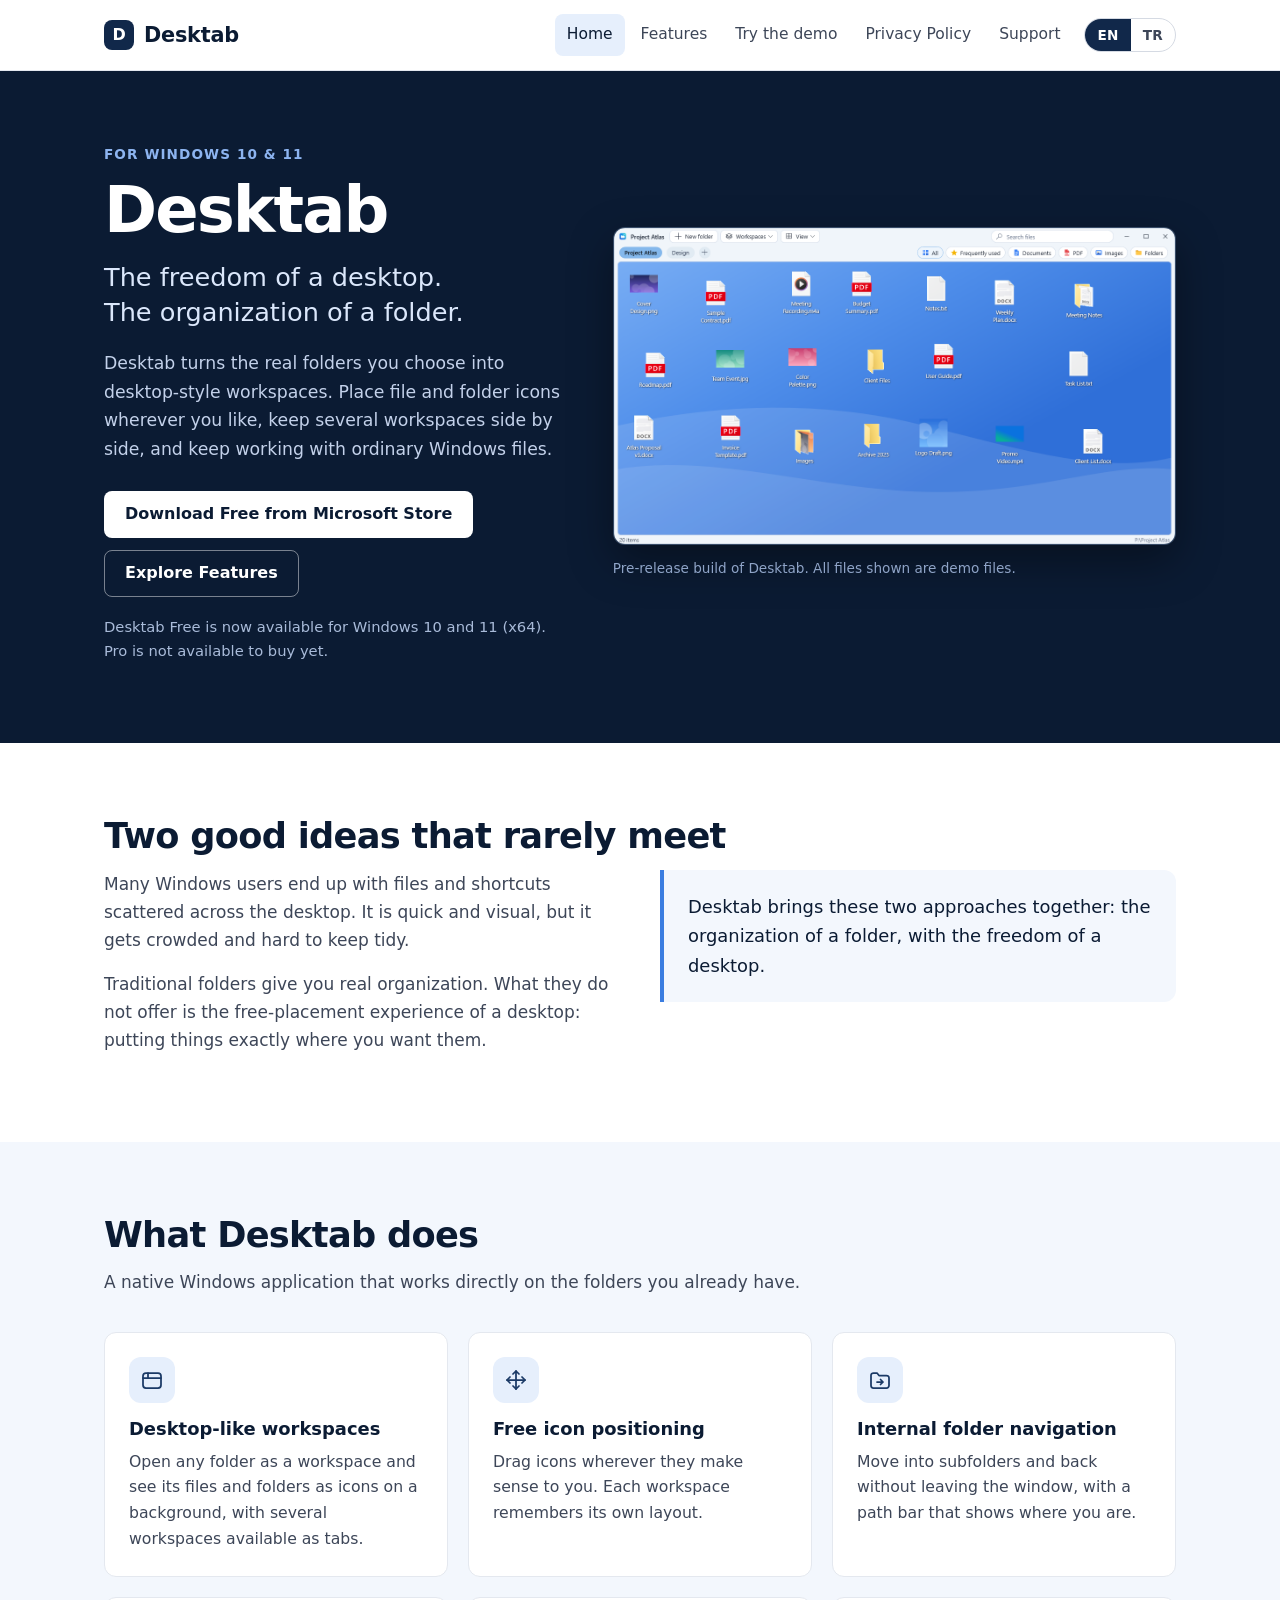
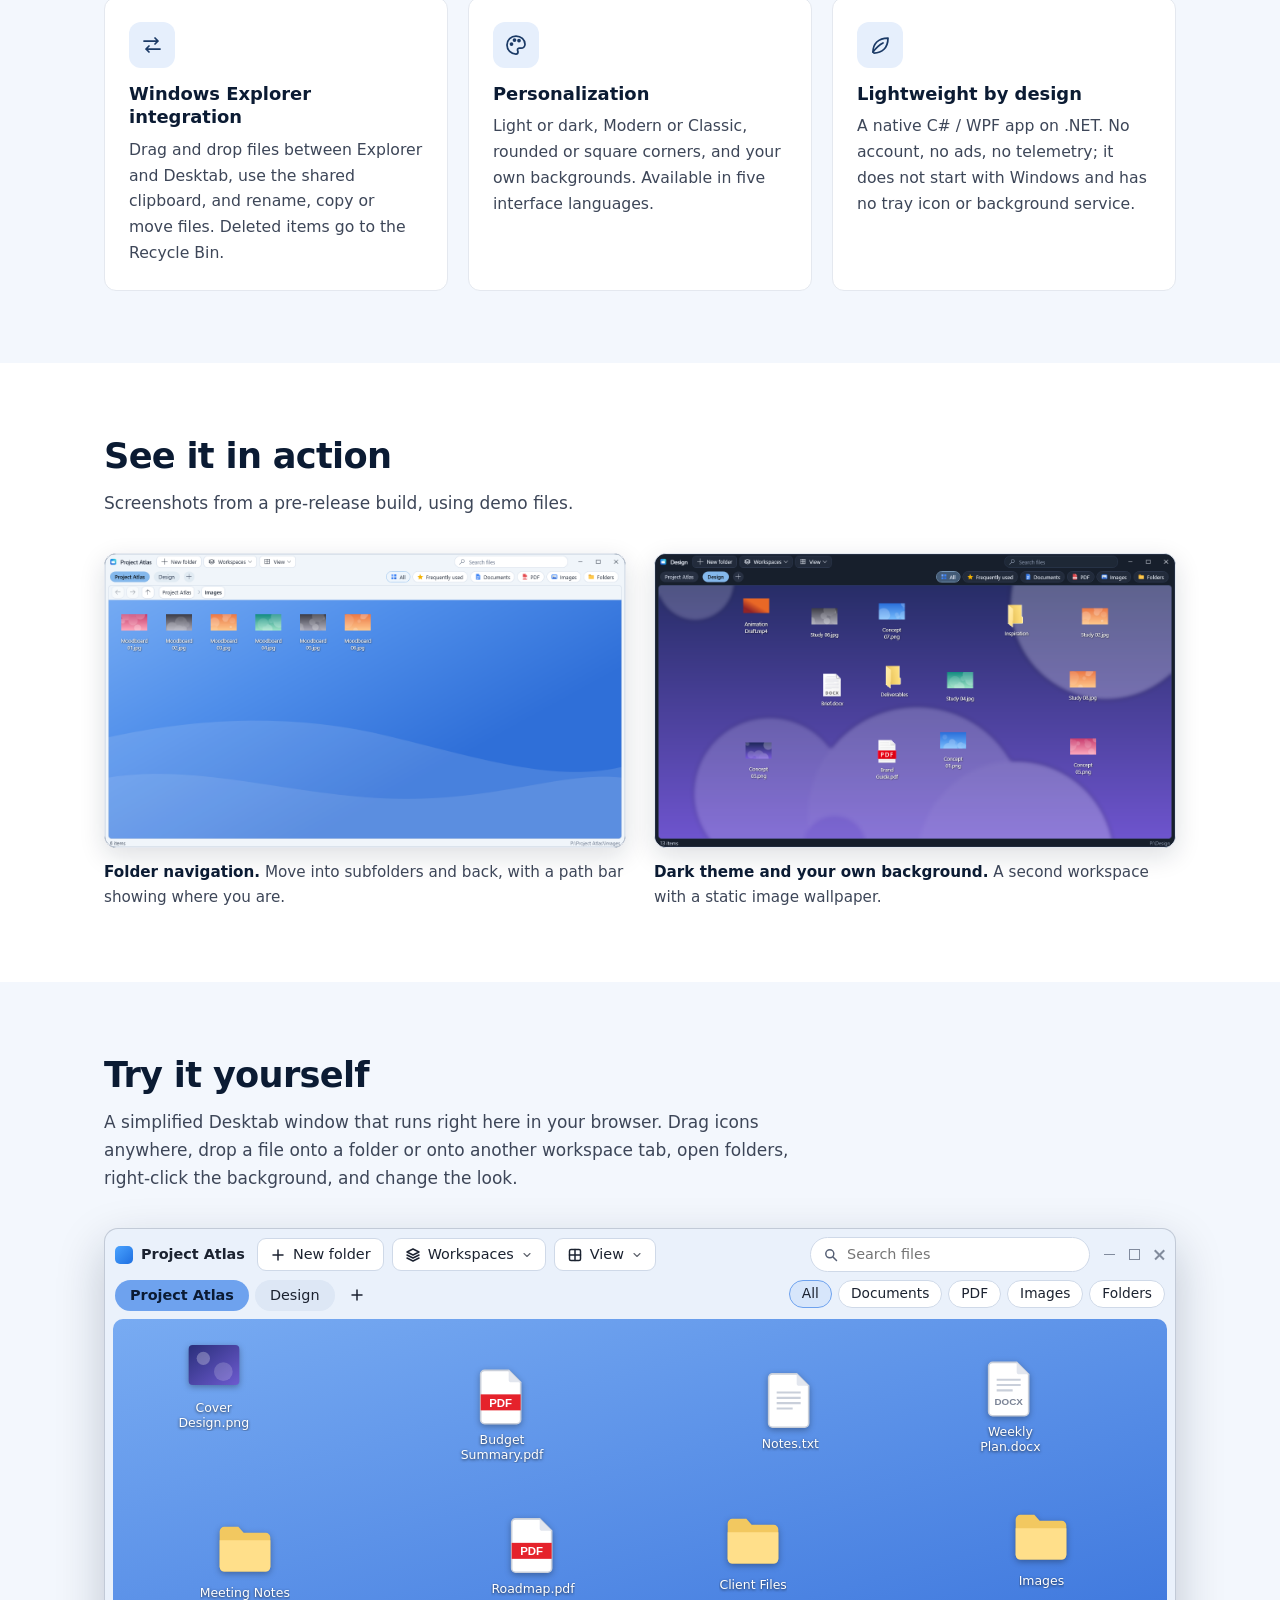
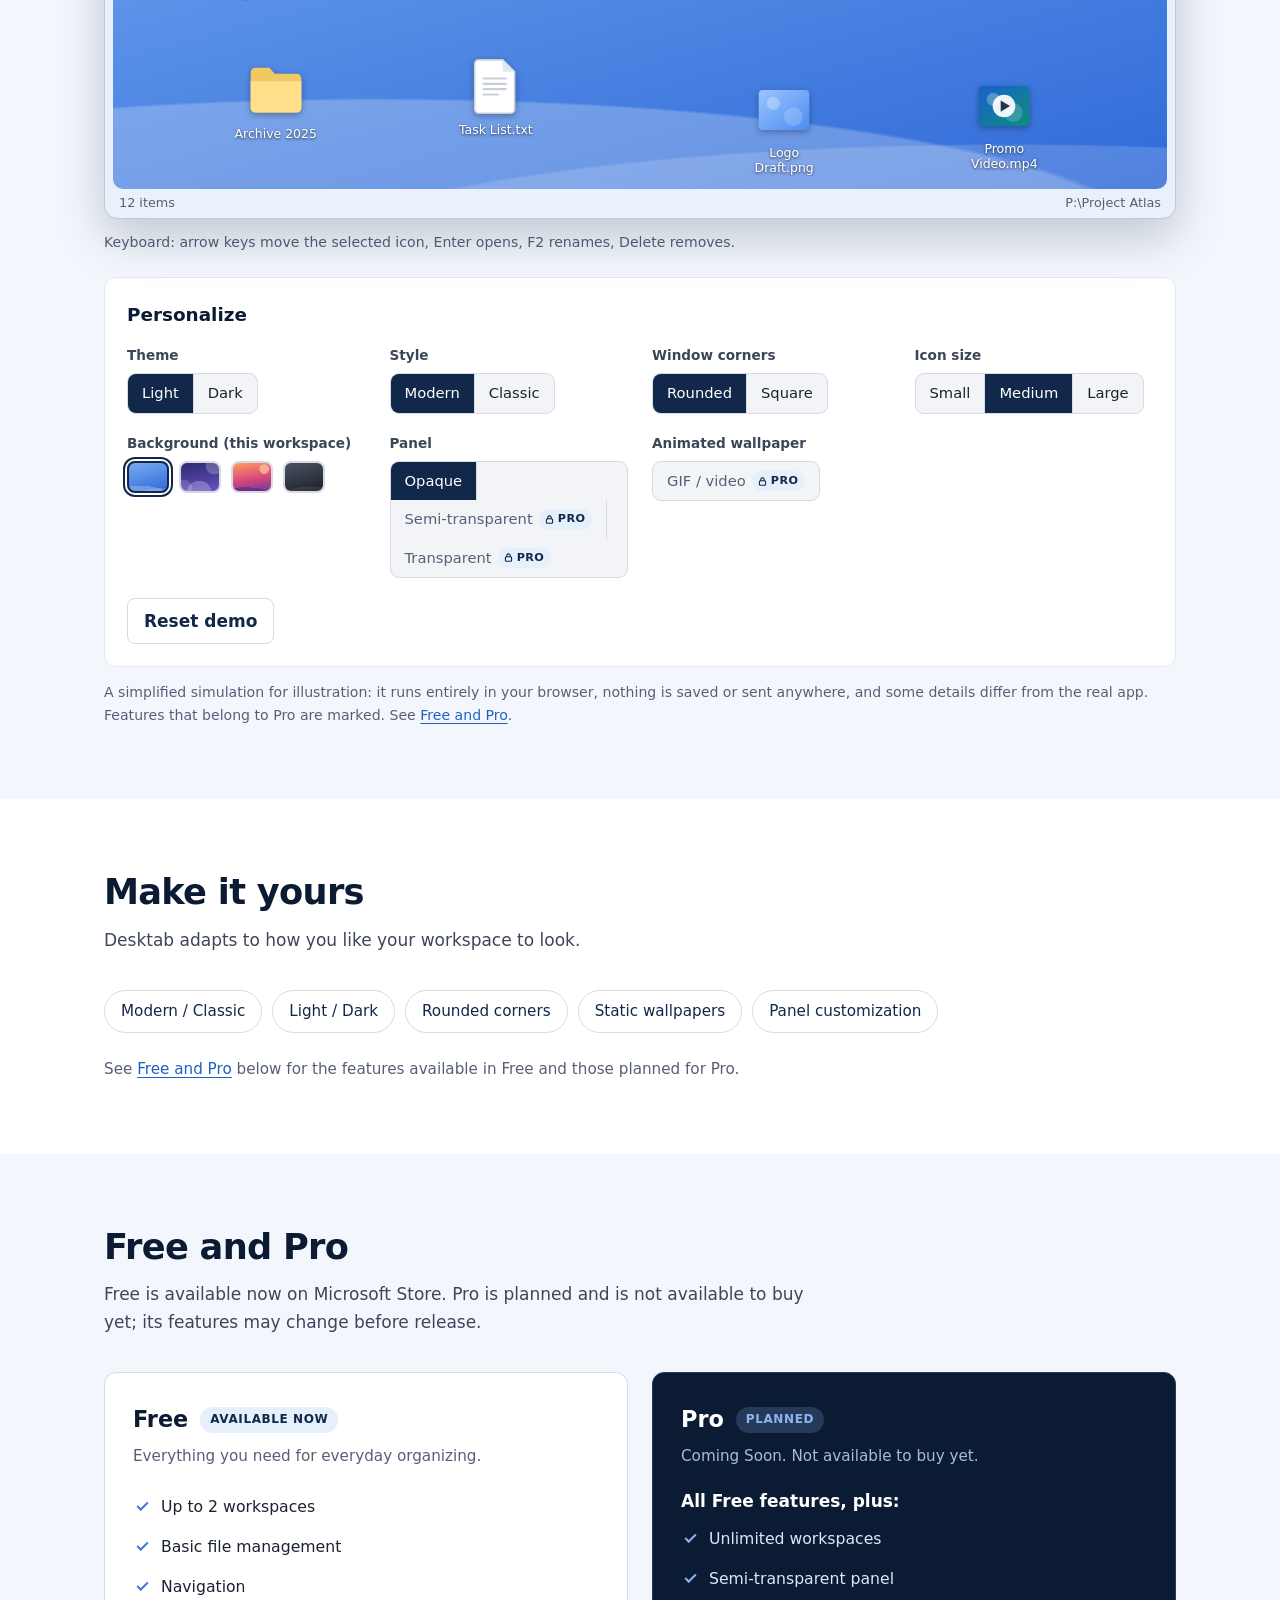
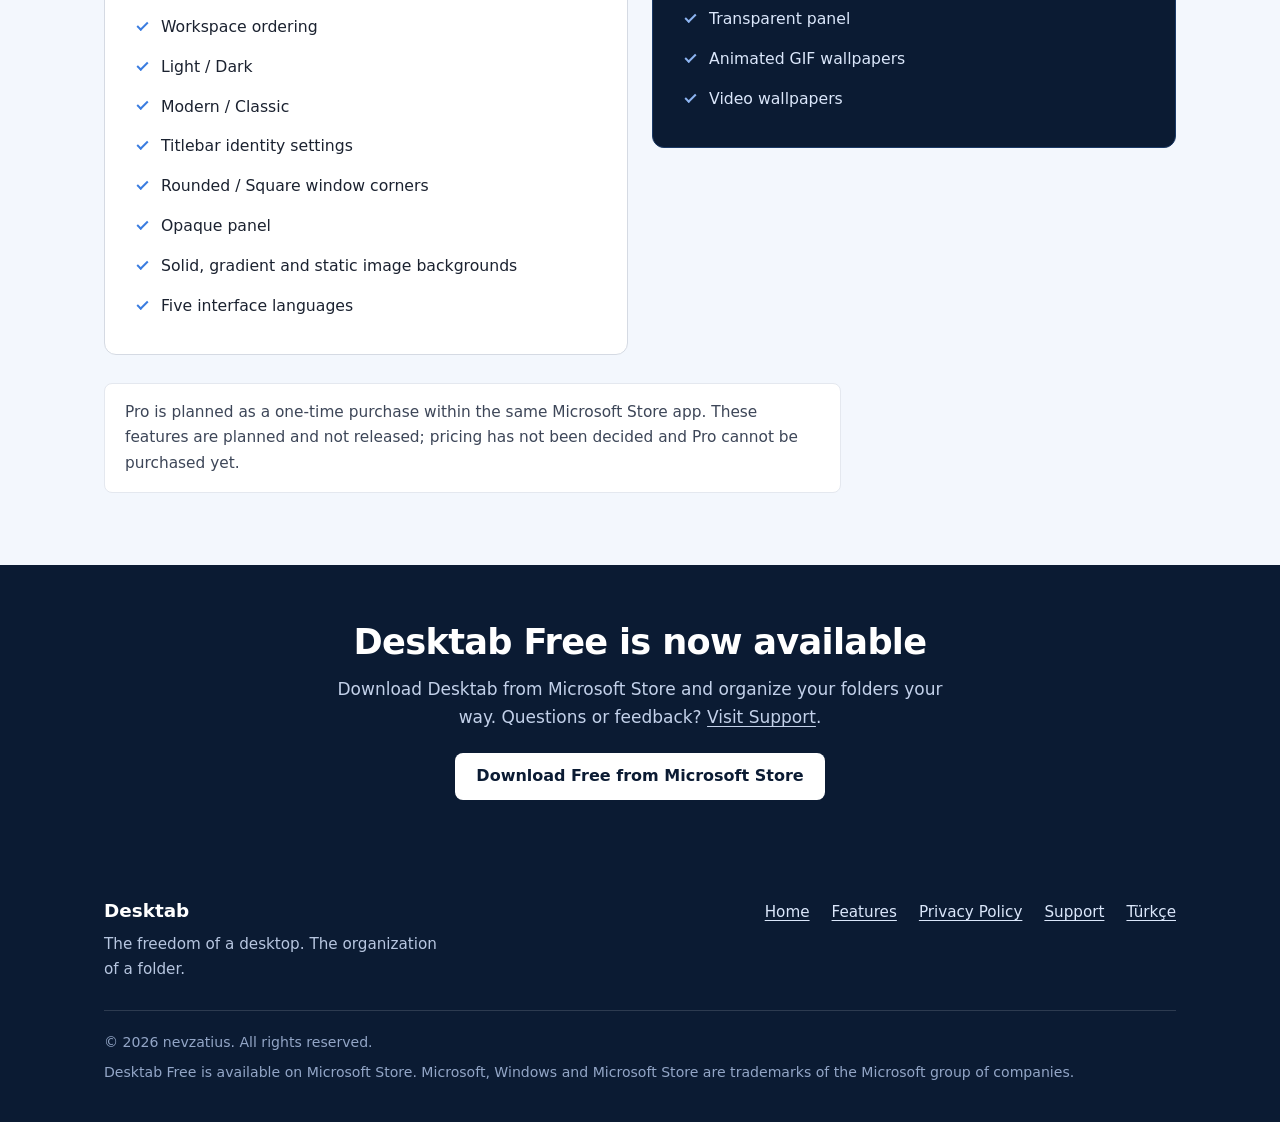
==== commit bae3faf4: "Demo: move files between workspaces by dropping on a tab Co-Authored-By: Claude Sonnet 5.5 <noreply@" ====
--- a/docs/index.html
+++ b/docs/index.html
@@ -149,7 +149,7 @@
     <section id="demo" class="alt" aria-labelledby="demo-title">
       <div class="container">
         <h2 id="demo-title">Try it yourself</h2>
-        <p class="section-intro">A simplified Desktab window that runs right here in your browser. Drag icons anywhere, drop a file onto a folder, open folders, right-click the background, and change the look.</p>
+        <p class="section-intro">A simplified Desktab window that runs right here in your browser. Drag icons anywhere, drop a file onto a folder or onto another workspace tab, open folders, right-click the background, and change the look.</p>
         <div id="dz" class="dz"><noscript><p class="dz-note">The interactive demo needs JavaScript. The screenshots above show the real app.</p></noscript></div>
         <p class="dz-note">A simplified simulation for illustration: it runs entirely in your browser, nothing is saved or sent anywhere, and some details differ from the real app. Features that belong to Pro are marked. See <a href="#plans">Free and Pro</a>.</p>
       </div>
--- a/docs/assets/demo.css
+++ b/docs/assets/demo.css
@@ -45,6 +45,7 @@
 .dz-tablist { display: flex; gap: 6px; align-items: center; }
 .dz-tab { padding: 5px 14px; border: 1px solid transparent; border-radius: var(--r-pill); background: var(--w-tab); color: var(--w-fg); font: inherit; cursor: pointer; }
 .dz-tab[aria-selected="true"] { background: var(--w-tab-on); color: var(--w-tab-on-fg); font-weight: 600; }
+.dz-tab.drop { outline: 2px solid var(--w-tab-on); outline-offset: 1px; background: var(--w-chip-on); }
 .dz-tab.dz-add { padding: 5px 7px; background: transparent; }
 .dz-chips { display: flex; gap: 6px; overflow-x: auto; max-width: 100%; padding-bottom: 2px; scrollbar-width: thin; }
 .dz-chip { flex: none; padding: 4px 12px; border: 1px solid var(--w-bd); border-radius: var(--r-pill); background: var(--w-btn); color: var(--w-fg); font: inherit; font-size: 0.86rem; cursor: pointer; }
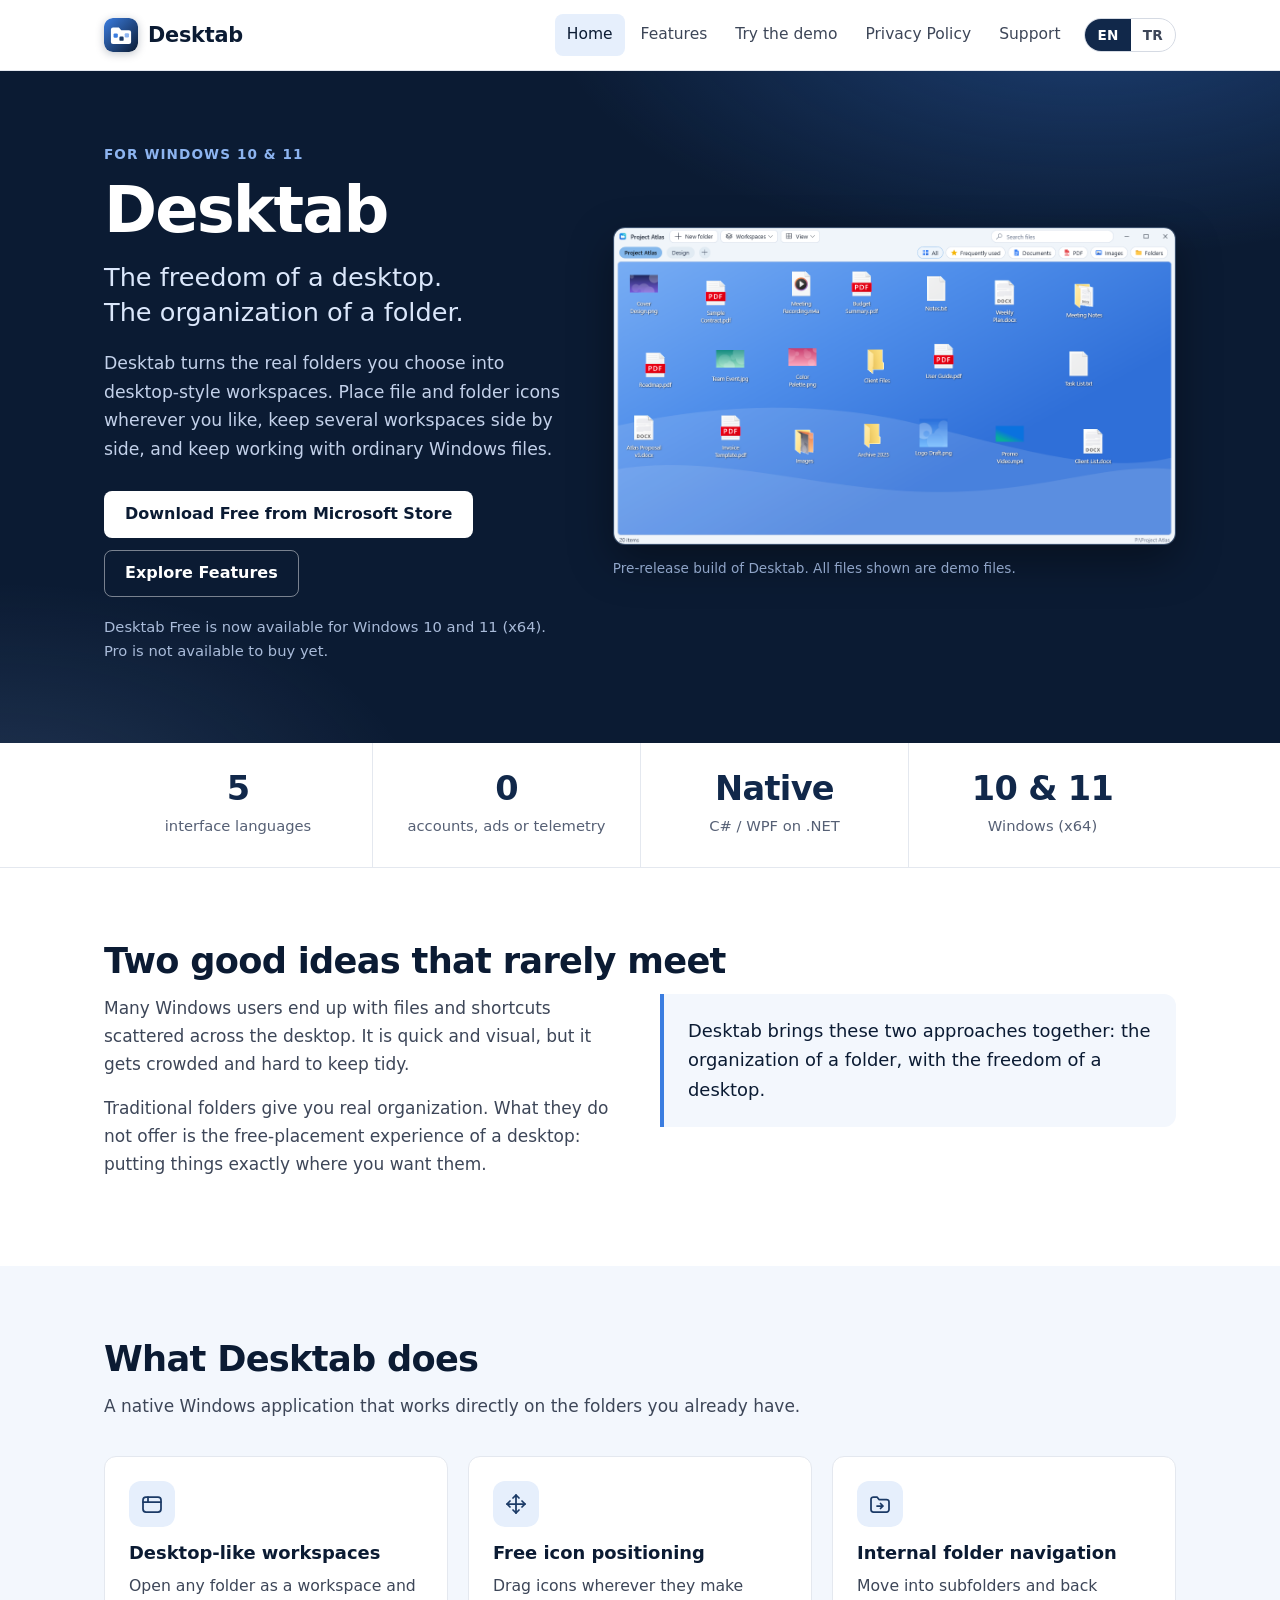
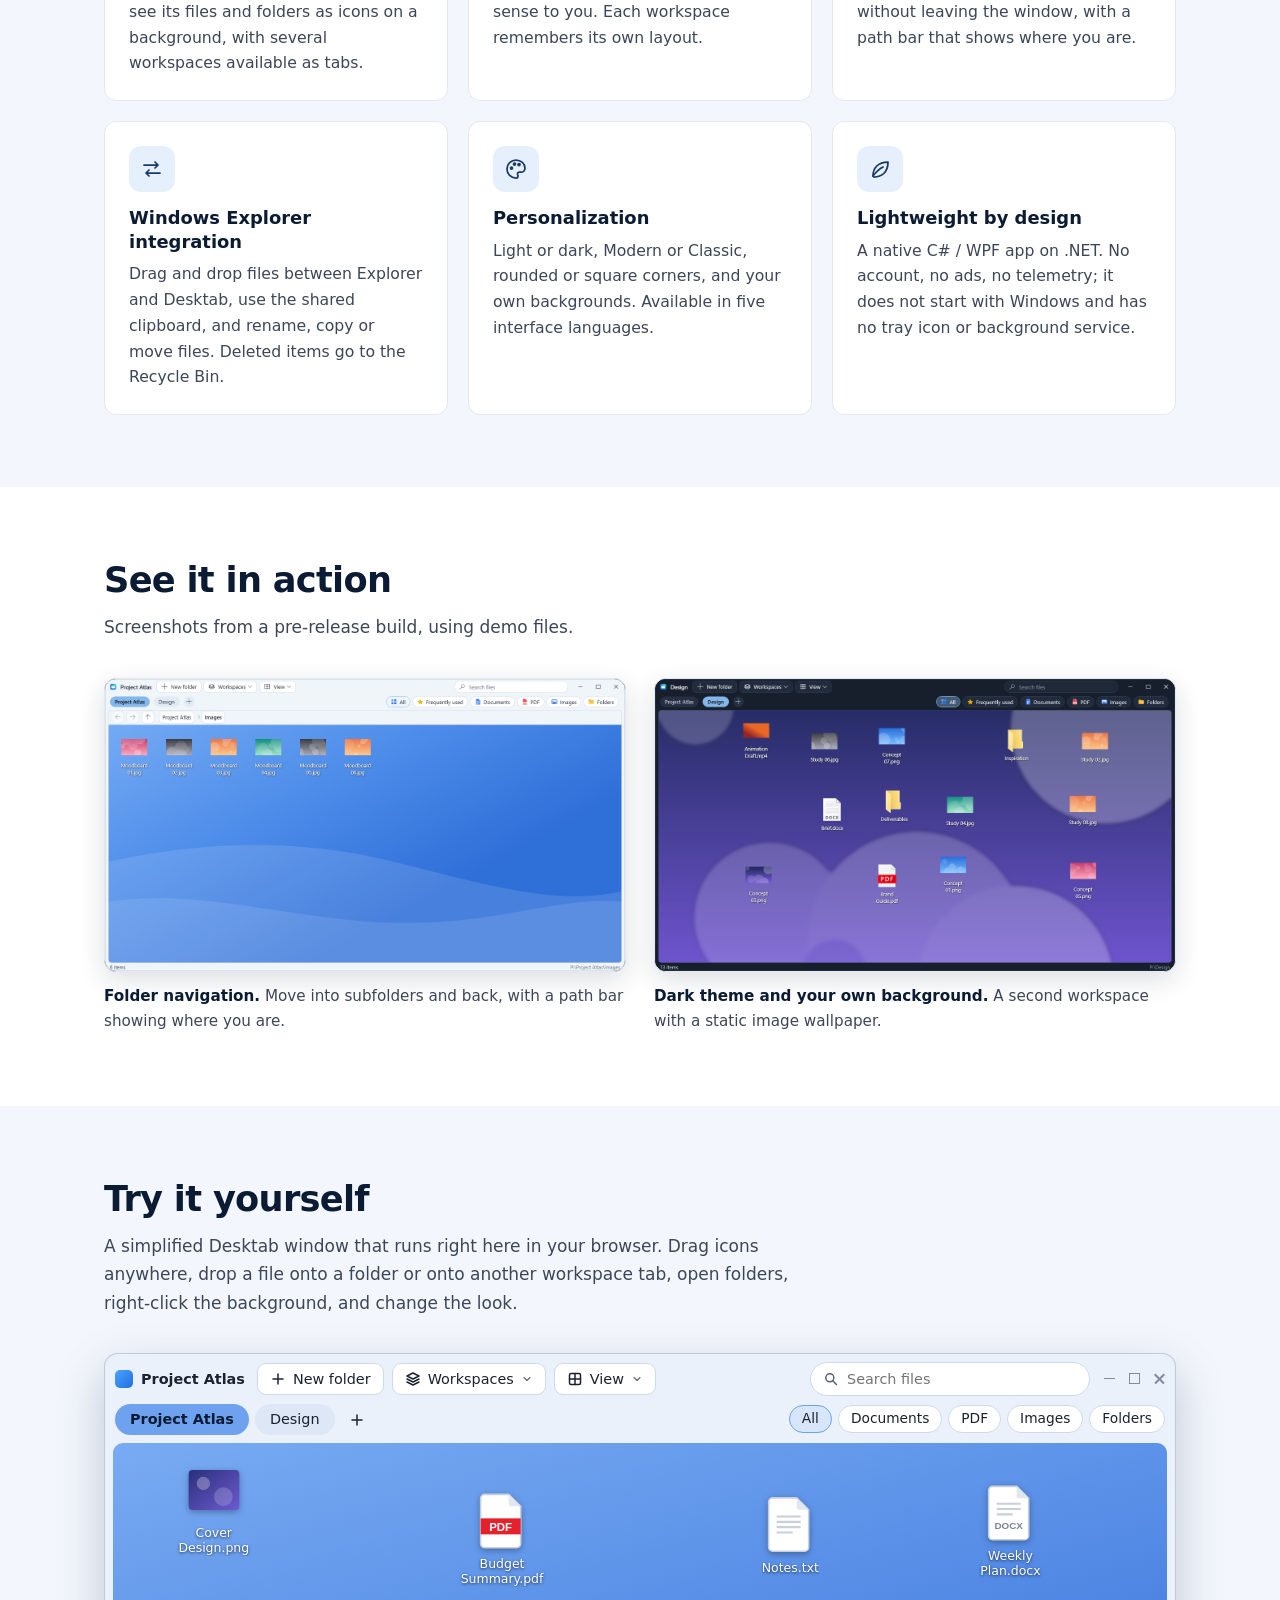
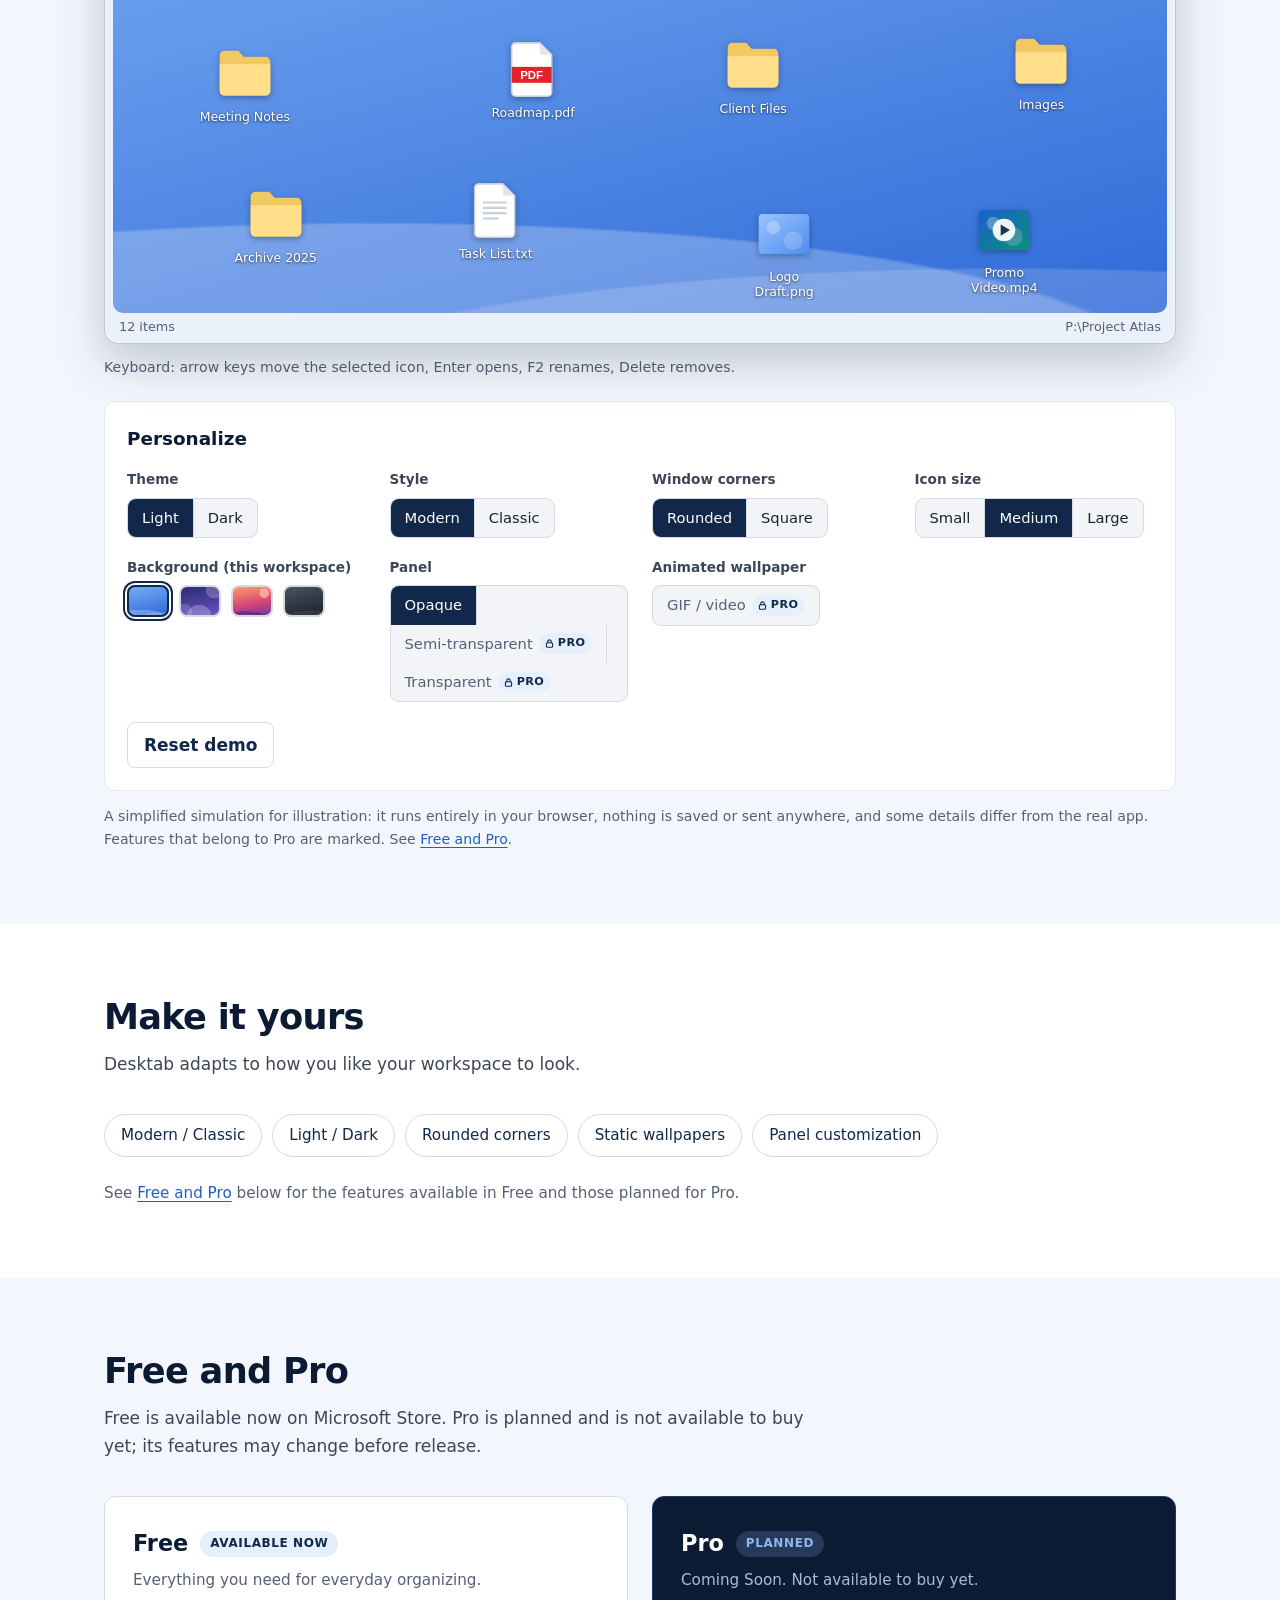
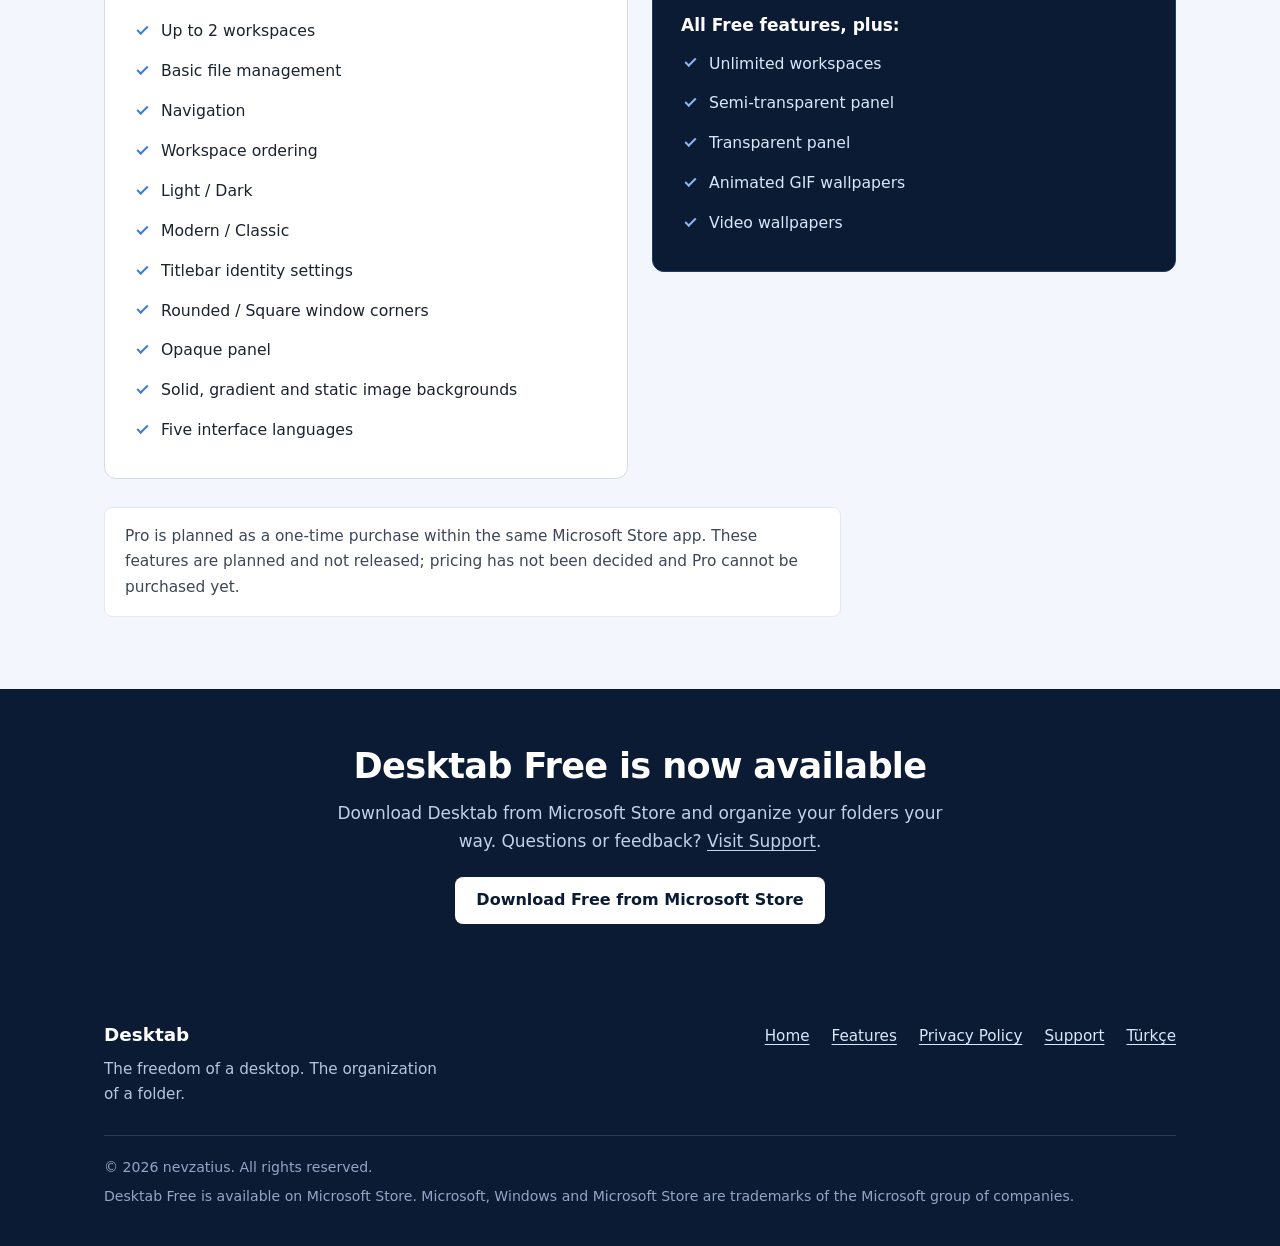
==== commit a97c8699: "Site: new logo, sticky header, hero glow, highlights strip" ====
--- a/docs/index.html
+++ b/docs/index.html
@@ -21,7 +21,7 @@
   <meta name="twitter:card" content="summary_large_image">
   <meta name="theme-color" content="#0b1b33">
   <link rel="icon" type="image/svg+xml" href="assets/images/favicon.svg">
-  <link rel="stylesheet" href="assets/styles.css?v=20261016-store">
+  <link rel="stylesheet" href="assets/styles.css?v=20261107-brand">
   <link rel="stylesheet" href="assets/demo.css?v=20261107-demo">
 </head>
 <body>
@@ -29,7 +29,7 @@
 
   <header class="site-header">
     <div class="container">
-      <a class="brand" href="./" aria-label="Desktab — home"><span class="brand-mark" aria-hidden="true">D</span>Desktab</a>
+      <a class="brand" href="./" aria-label="Desktab — home"><svg class="brand-mark" viewBox="0 0 64 64" aria-hidden="true" focusable="false"><defs><linearGradient id="dt-bg" x1="0" y1="0" x2="1" y2="1"><stop offset="0" stop-color="#3b7de0"/><stop offset="1" stop-color="#0b1b33"/></linearGradient></defs><rect width="64" height="64" rx="15" fill="url(#dt-bg)"/><path d="M13 22a4 4 0 0 1 4-4h11l4.5 5H47a4 4 0 0 1 4 4v18a4 4 0 0 1-4 4H17a4 4 0 0 1-4-4z" fill="#fff"/><rect x="18" y="29" width="8" height="8" rx="2.2" fill="#3b7de0"/><rect x="29" y="35" width="8" height="8" rx="2.2" fill="#1b3a66"/><rect x="39" y="28.5" width="8" height="8" rx="2.2" fill="#8db4f0"/></svg>Desktab</a>
       <nav class="site-nav" aria-label="Main">
         <ul>
           <li><a href="./" aria-current="page">Home</a></li>
@@ -68,6 +68,10 @@
         </figure>
       </div>
     </section>
+
+
+    <!-- Highlights -->
+    <section class="stats" aria-label="Highlights"><div class="container"><ul><li><strong>5</strong><span>interface languages</span></li><li><strong>0</strong><span>accounts, ads or telemetry</span></li><li><strong>Native</strong><span>C# / WPF on .NET</span></li><li><strong>10 &amp; 11</strong><span>Windows (x64)</span></li></ul></div></section>
 
     <!-- B — The problem -->
     <section aria-labelledby="problem-title">
--- a/docs/assets/styles.css
+++ b/docs/assets/styles.css
@@ -73,7 +73,12 @@
 /* ---------- Header ---------- */
 
 .site-header {
-  background: var(--white);
+  position: sticky;
+  top: 0;
+  z-index: 50;
+  background: rgba(255, 255, 255, 0.88);
+  -webkit-backdrop-filter: saturate(1.4) blur(12px);
+  backdrop-filter: saturate(1.4) blur(12px);
   border-bottom: 1px solid var(--gray-200);
 }
 .site-header .container {
@@ -97,18 +102,7 @@
   text-decoration: none;
 }
 .brand:hover { color: var(--navy-700); }
-.brand-mark {
-  display: inline-grid;
-  place-items: center;
-  width: 30px;
-  height: 30px;
-  border-radius: 8px;
-  background: var(--navy-800);
-  color: var(--white);
-  font-size: 1rem;
-  font-weight: 700;
-  line-height: 1;
-}
+.brand-mark { width: 34px; height: 34px; flex: none; border-radius: 9px; box-shadow: 0 2px 8px rgba(11, 27, 51, 0.25); }
 
 .site-nav { display: flex; flex-wrap: wrap; align-items: center; gap: 4px 6px; }
 .site-nav ul {
@@ -152,7 +146,10 @@
 /* ---------- Hero ---------- */
 
 .hero {
-  background: var(--navy-900);
+  background:
+    radial-gradient(900px 420px at 85% -10%, rgba(59, 125, 224, 0.38), transparent 60%),
+    radial-gradient(700px 380px at 0% 110%, rgba(141, 180, 240, 0.16), transparent 60%),
+    var(--navy-900);
   color: var(--white);
   padding: 72px 0 80px;
 }
@@ -250,6 +247,20 @@
 .h-icon { display: inline-grid; place-items: center; width: 32px; height: 32px; margin-right: 10px; vertical-align: -9px; border-radius: 9px; background: var(--blue-100); color: var(--navy-700); }
 .h-icon .icon { width: 19px; height: 19px; }
 
+/* ---------- Highlights strip ---------- */
+
+.stats { padding: 0; background: var(--white); border-bottom: 1px solid var(--gray-200); }
+.stats ul { display: grid; grid-template-columns: repeat(4, minmax(0, 1fr)); margin: 0; padding: 0; list-style: none; }
+.stats li { padding: 28px 20px; text-align: center; border-left: 1px solid var(--gray-200); }
+.stats li:first-child { border-left: 0; }
+.stats strong { display: block; color: var(--navy-800); font-size: clamp(1.6rem, 3vw, 2.1rem); line-height: 1.1; letter-spacing: -0.02em; }
+.stats span { display: block; margin-top: 6px; color: var(--gray-600); font-size: 0.92rem; }
+@media (max-width: 720px) {
+  .stats ul { grid-template-columns: repeat(2, minmax(0, 1fr)); }
+  .stats li:nth-child(3) { border-left: 0; }
+  .stats li:nth-child(n+3) { border-top: 1px solid var(--gray-200); }
+}
+
 /* ---------- Sections ---------- */
 
 section { padding: 72px 0; }
@@ -284,11 +295,13 @@
   list-style: none;
 }
 .card {
+  transition: transform 0.18s ease, box-shadow 0.18s ease, border-color 0.18s ease;
   padding: 24px;
   border: 1px solid var(--gray-200);
   border-radius: var(--radius);
   background: var(--white);
 }
+.card:hover { transform: translateY(-3px); border-color: var(--blue-300); box-shadow: var(--shadow); }
 .card h3 { margin: 0 0 8px; font-size: 1.12rem; line-height: 1.3; color: var(--navy-900); }
 .card p { margin: 0; color: var(--gray-700); font-size: 0.98rem; }
 
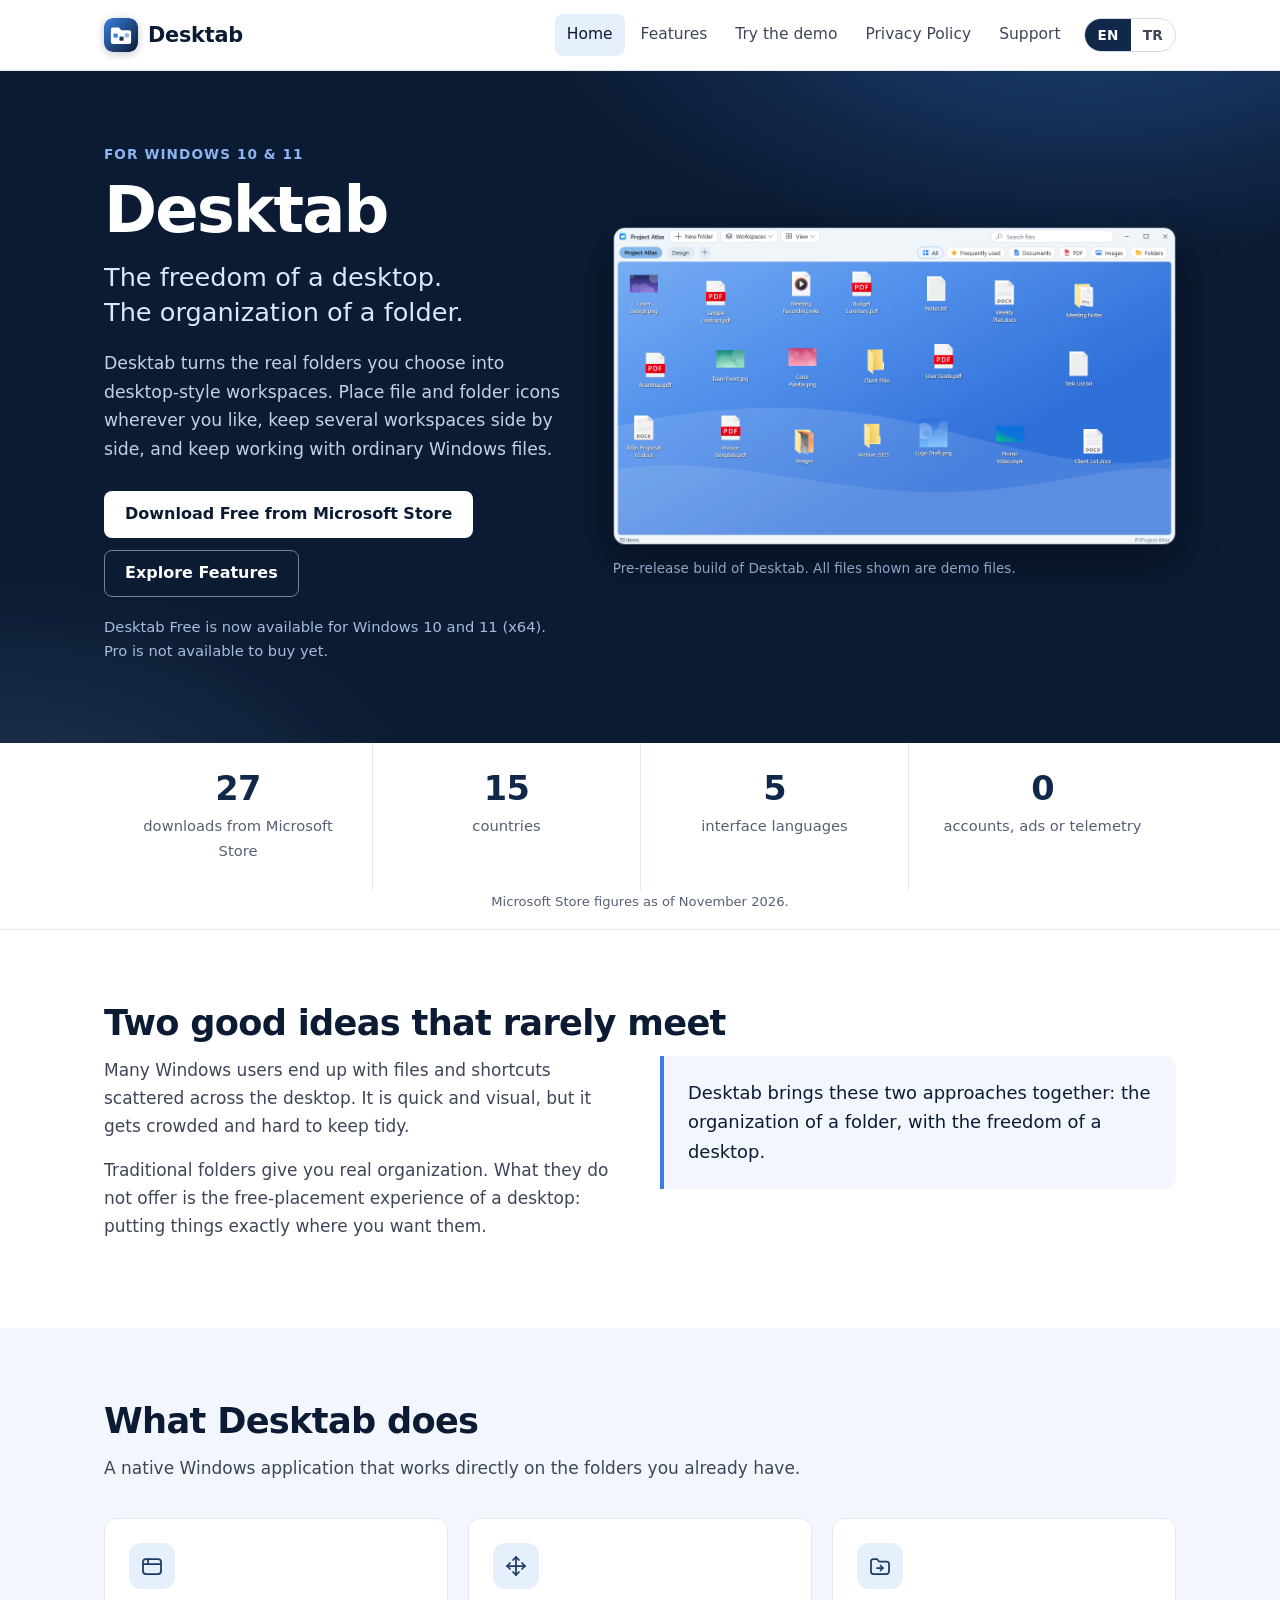
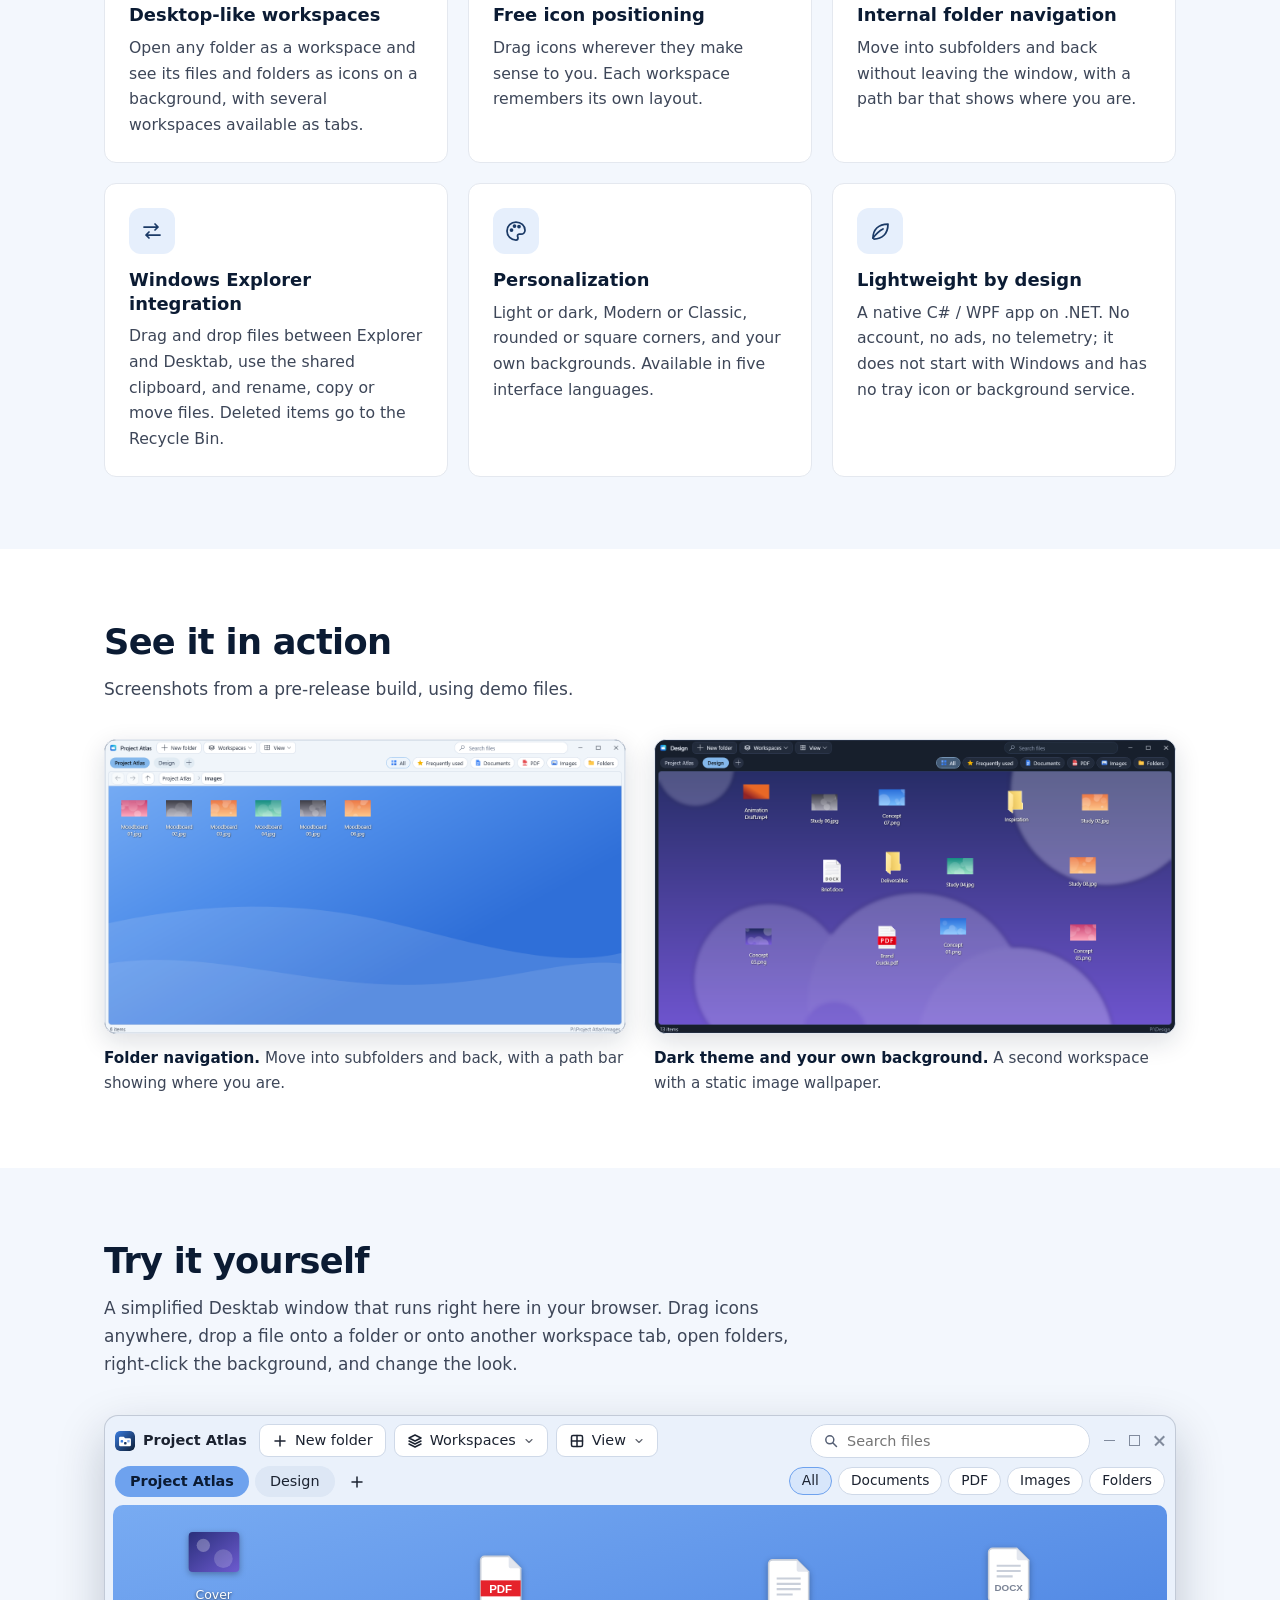
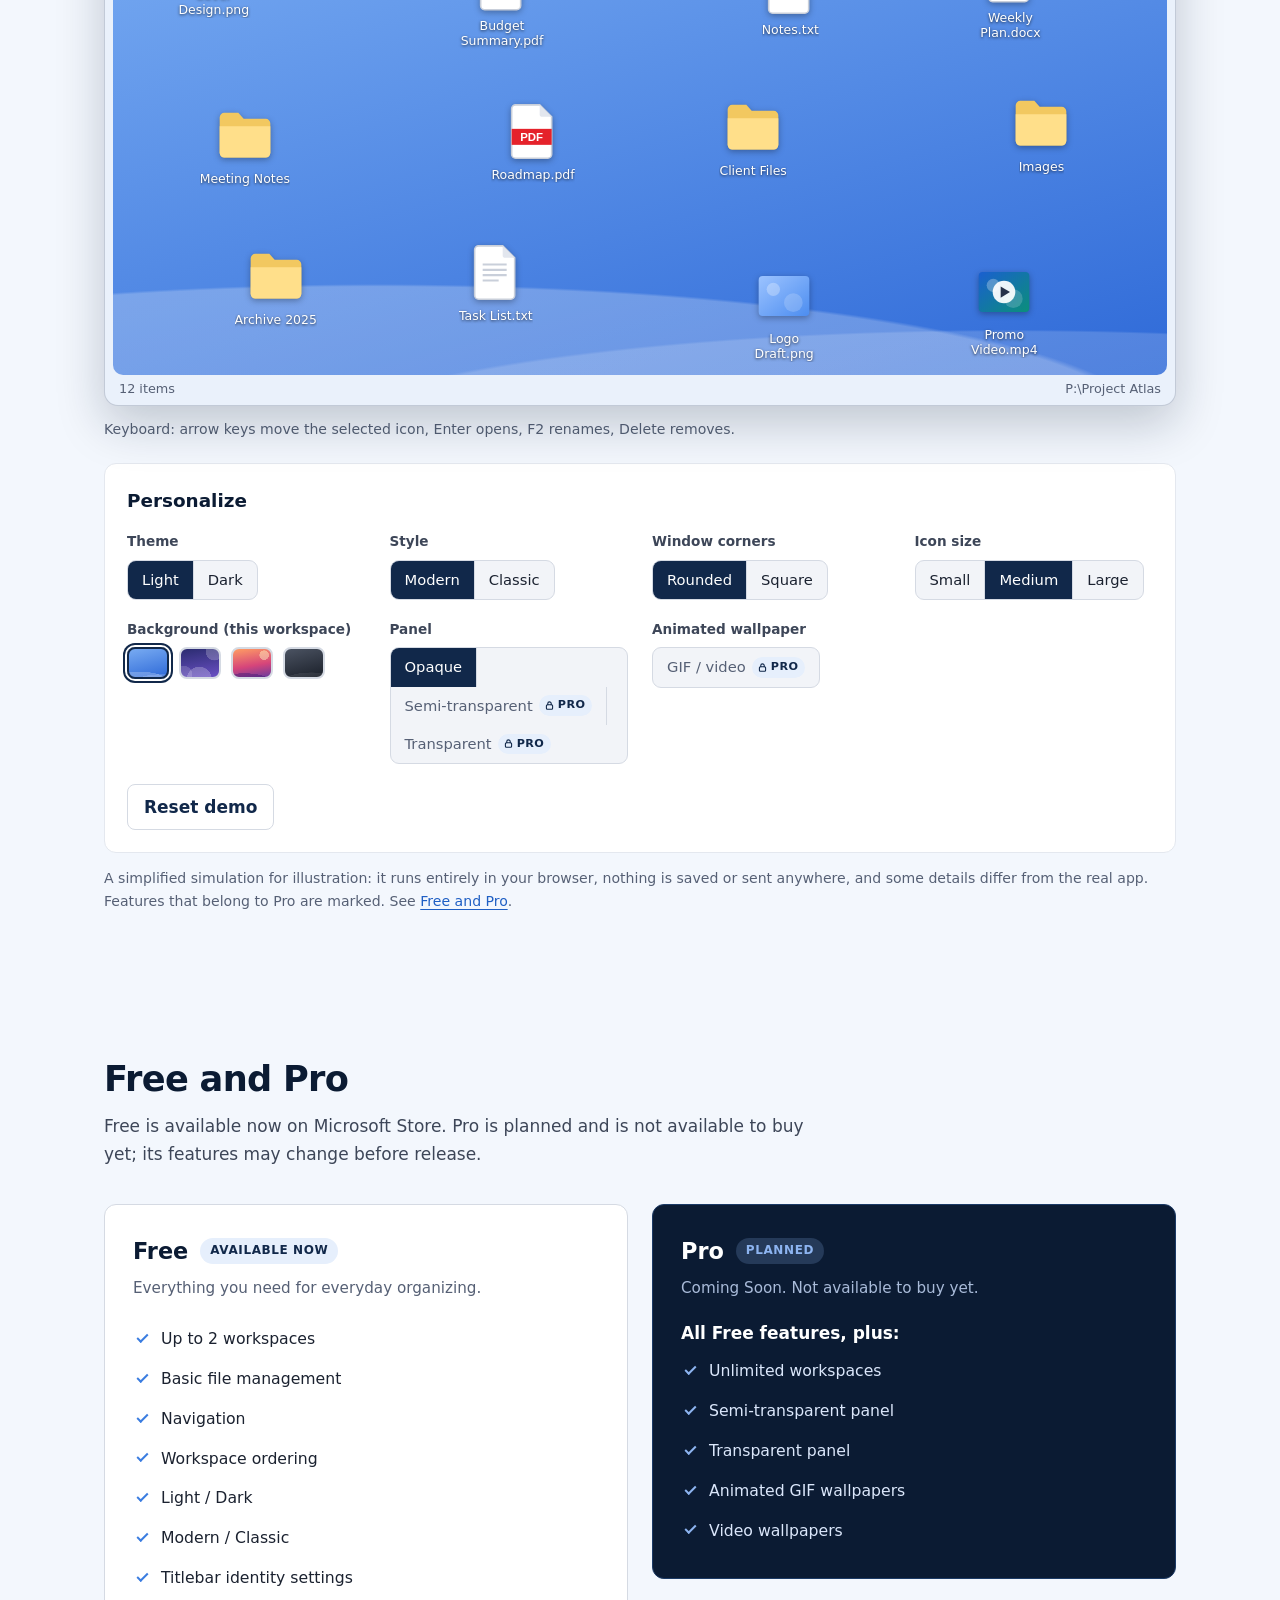
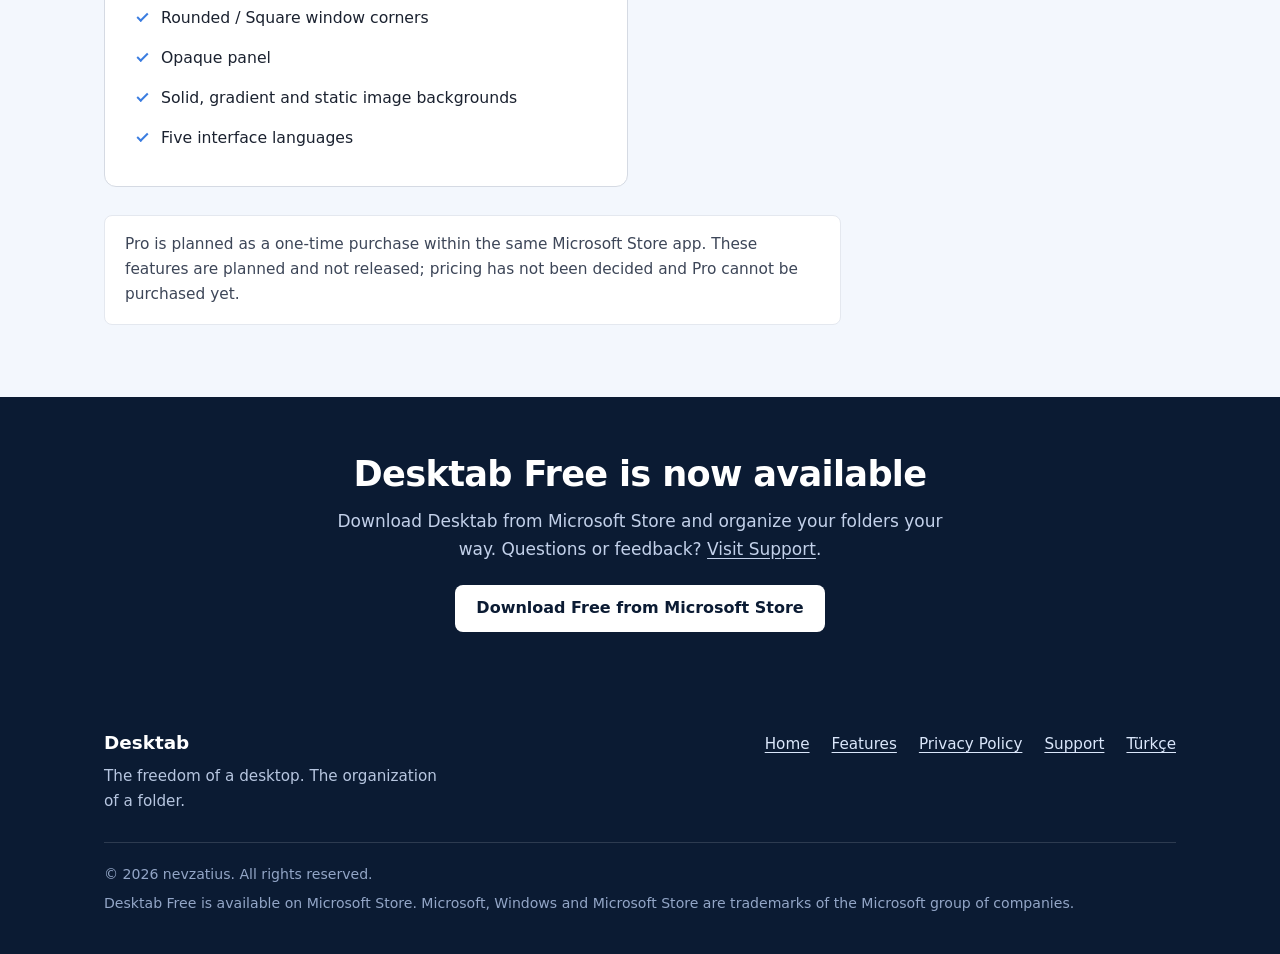
==== commit 7a3f3338: "Demo logo, remove personalization section, Store stats strip" ====
--- a/docs/index.html
+++ b/docs/index.html
@@ -21,8 +21,8 @@
   <meta name="twitter:card" content="summary_large_image">
   <meta name="theme-color" content="#0b1b33">
   <link rel="icon" type="image/svg+xml" href="assets/images/favicon.svg">
-  <link rel="stylesheet" href="assets/styles.css?v=20261107-brand">
-  <link rel="stylesheet" href="assets/demo.css?v=20261107-demo">
+  <link rel="stylesheet" href="assets/styles.css?v=20261107-stats">
+  <link rel="stylesheet" href="assets/demo.css?v=20261107-logo">
 </head>
 <body>
   <a class="skip-link" href="#main">Skip to content</a>
@@ -71,7 +71,7 @@
 
 
     <!-- Highlights -->
-    <section class="stats" aria-label="Highlights"><div class="container"><ul><li><strong>5</strong><span>interface languages</span></li><li><strong>0</strong><span>accounts, ads or telemetry</span></li><li><strong>Native</strong><span>C# / WPF on .NET</span></li><li><strong>10 &amp; 11</strong><span>Windows (x64)</span></li></ul></div></section>
+    <section class="stats" aria-label="Highlights"><div class="container"><ul><li><strong>27</strong><span>downloads from Microsoft Store</span></li><li><strong>15</strong><span>countries</span></li><li><strong>5</strong><span>interface languages</span></li><li><strong>0</strong><span>accounts, ads or telemetry</span></li></ul><p class="stats-note">Microsoft Store figures as of November 2026.</p></div></section>
 
     <!-- B — The problem -->
     <section aria-labelledby="problem-title">
@@ -159,21 +159,6 @@
       </div>
     </section>
 
-    <!-- D — Personalization -->
-    <section id="personalization" aria-labelledby="personal-title">
-      <div class="container">
-        <h2 id="personal-title">Make it yours</h2>
-        <p class="section-intro">Desktab adapts to how you like your workspace to look.</p>
-        <ul class="chips">
-          <li>Modern / Classic</li>
-          <li>Light / Dark</li>
-          <li>Rounded corners</li>
-          <li>Static wallpapers</li>
-          <li>Panel customization</li>
-        </ul>
-        <p class="note">See <a href="#plans">Free and Pro</a> below for the features available in Free and those planned for Pro.</p>
-      </div>
-    </section>
 
     <!-- E — Free and Pro -->
     <section id="plans" class="alt" aria-labelledby="plans-title">
--- a/docs/assets/styles.css
+++ b/docs/assets/styles.css
@@ -255,6 +255,7 @@
 .stats li:first-child { border-left: 0; }
 .stats strong { display: block; color: var(--navy-800); font-size: clamp(1.6rem, 3vw, 2.1rem); line-height: 1.1; letter-spacing: -0.02em; }
 .stats span { display: block; margin-top: 6px; color: var(--gray-600); font-size: 0.92rem; }
+.stats-note { margin: 0; padding: 0 16px 16px; text-align: center; color: var(--gray-600); font-size: 0.82rem; }
 @media (max-width: 720px) {
   .stats ul { grid-template-columns: repeat(2, minmax(0, 1fr)); }
   .stats li:nth-child(3) { border-left: 0; }
--- a/docs/assets/demo.css
+++ b/docs/assets/demo.css
@@ -22,7 +22,7 @@
 
 .dz-bar { display: flex; align-items: center; gap: 8px; padding: 8px 10px; flex-wrap: wrap; }
 .dz-app { display: inline-flex; align-items: center; gap: 8px; margin-right: 4px; font-weight: 600; min-width: 0; }
-.dz-logo { width: 18px; height: 18px; border-radius: 5px; background: linear-gradient(135deg, #4aa3ff, #1f6fe0); flex: none; }
+.dz-logo { width: 20px; height: 20px; border-radius: 5px; background: url("data:image/svg+xml,<svg xmlns='http://www.w3.org/2000/svg' viewBox='0 0 64 64'><defs><linearGradient id='g' x1='0' y1='0' x2='1' y2='1'><stop offset='0' stop-color='%233b7de0'/><stop offset='1' stop-color='%230b1b33'/></linearGradient></defs><rect width='64' height='64' rx='15' fill='url(%23g)'/><path d='M13 22a4 4 0 0 1 4-4h11l4.5 5H47a4 4 0 0 1 4 4v18a4 4 0 0 1-4 4H17a4 4 0 0 1-4-4z' fill='%23fff'/><rect x='18' y='29' width='8' height='8' rx='2.2' fill='%233b7de0'/><rect x='29' y='35' width='8' height='8' rx='2.2' fill='%231b3a66'/><rect x='39' y='28.5' width='8' height='8' rx='2.2' fill='%238db4f0'/></svg>") center / contain no-repeat; flex: none; }
 .dz-title { white-space: nowrap; overflow: hidden; text-overflow: ellipsis; max-width: 11em; }
 .dz-btn {
   display: inline-flex; align-items: center; gap: 7px; padding: 6px 12px; border: 1px solid var(--w-bd); border-radius: var(--r-btn);
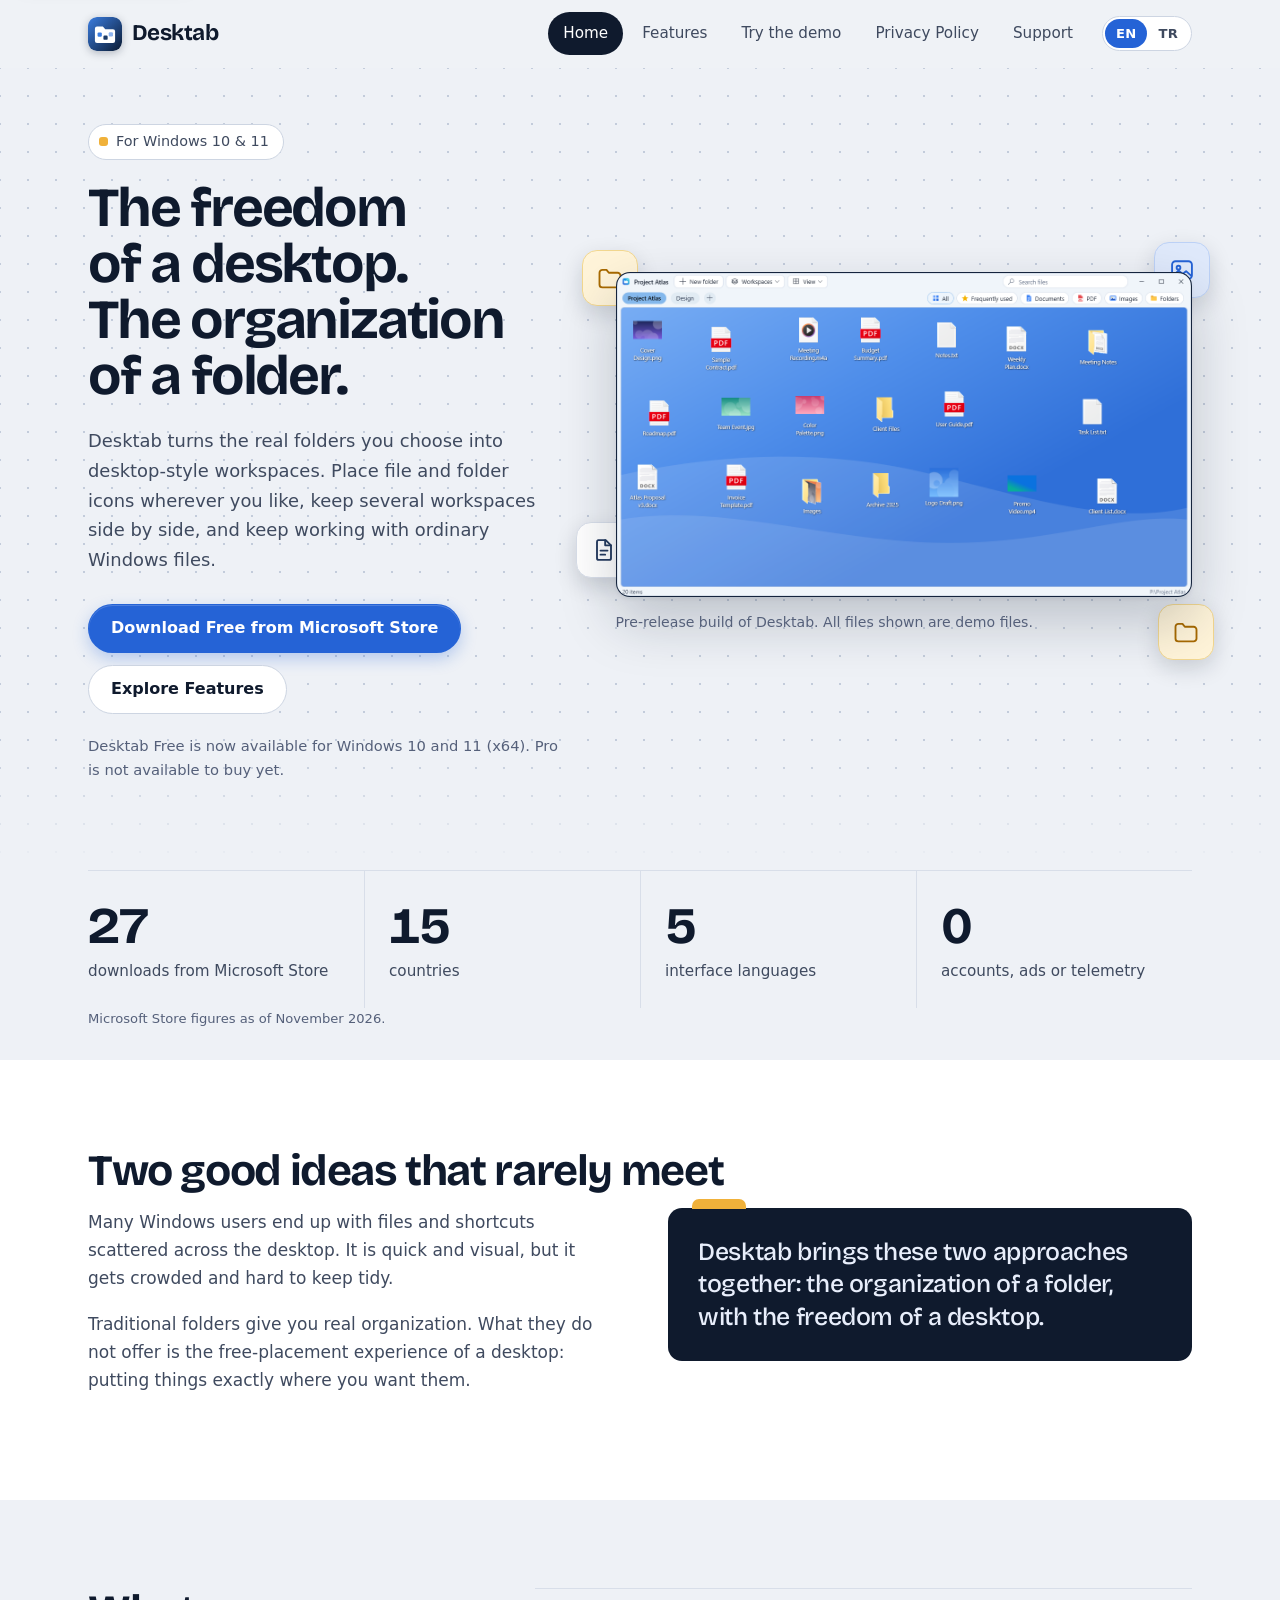
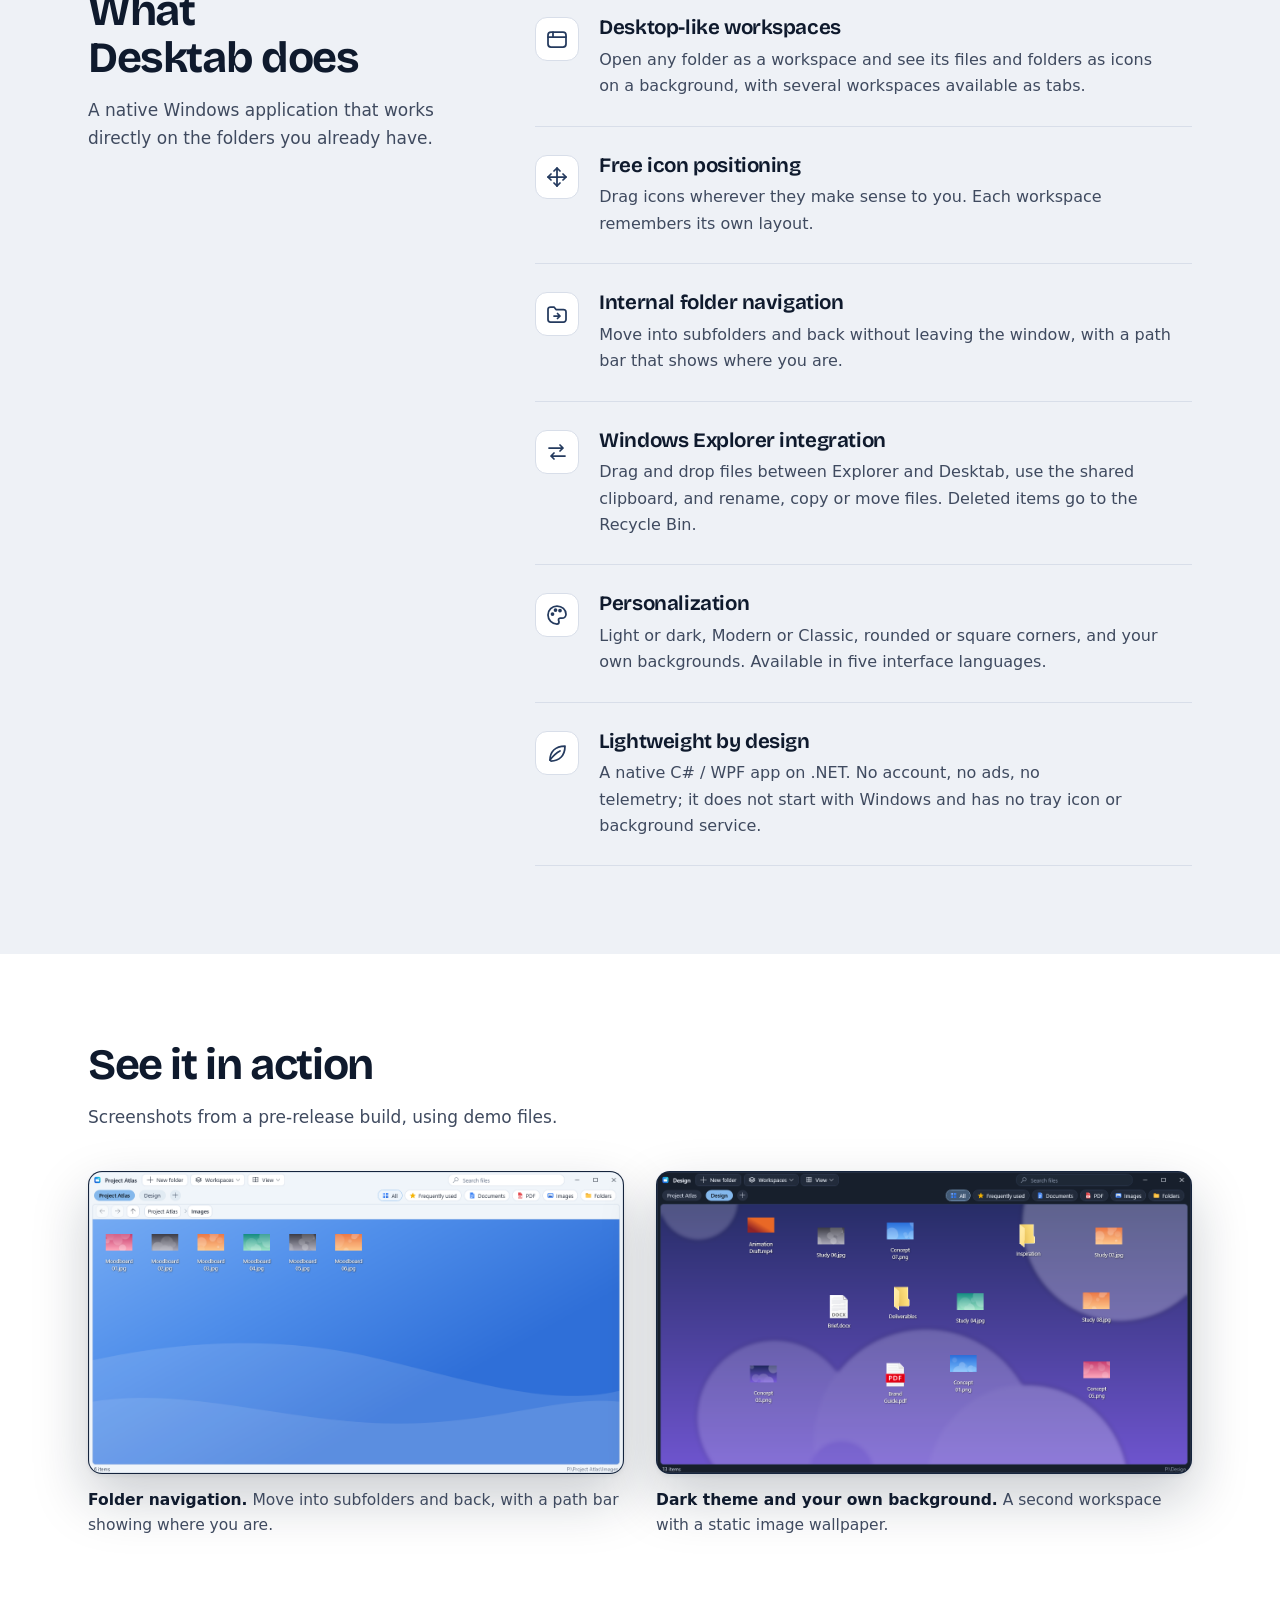
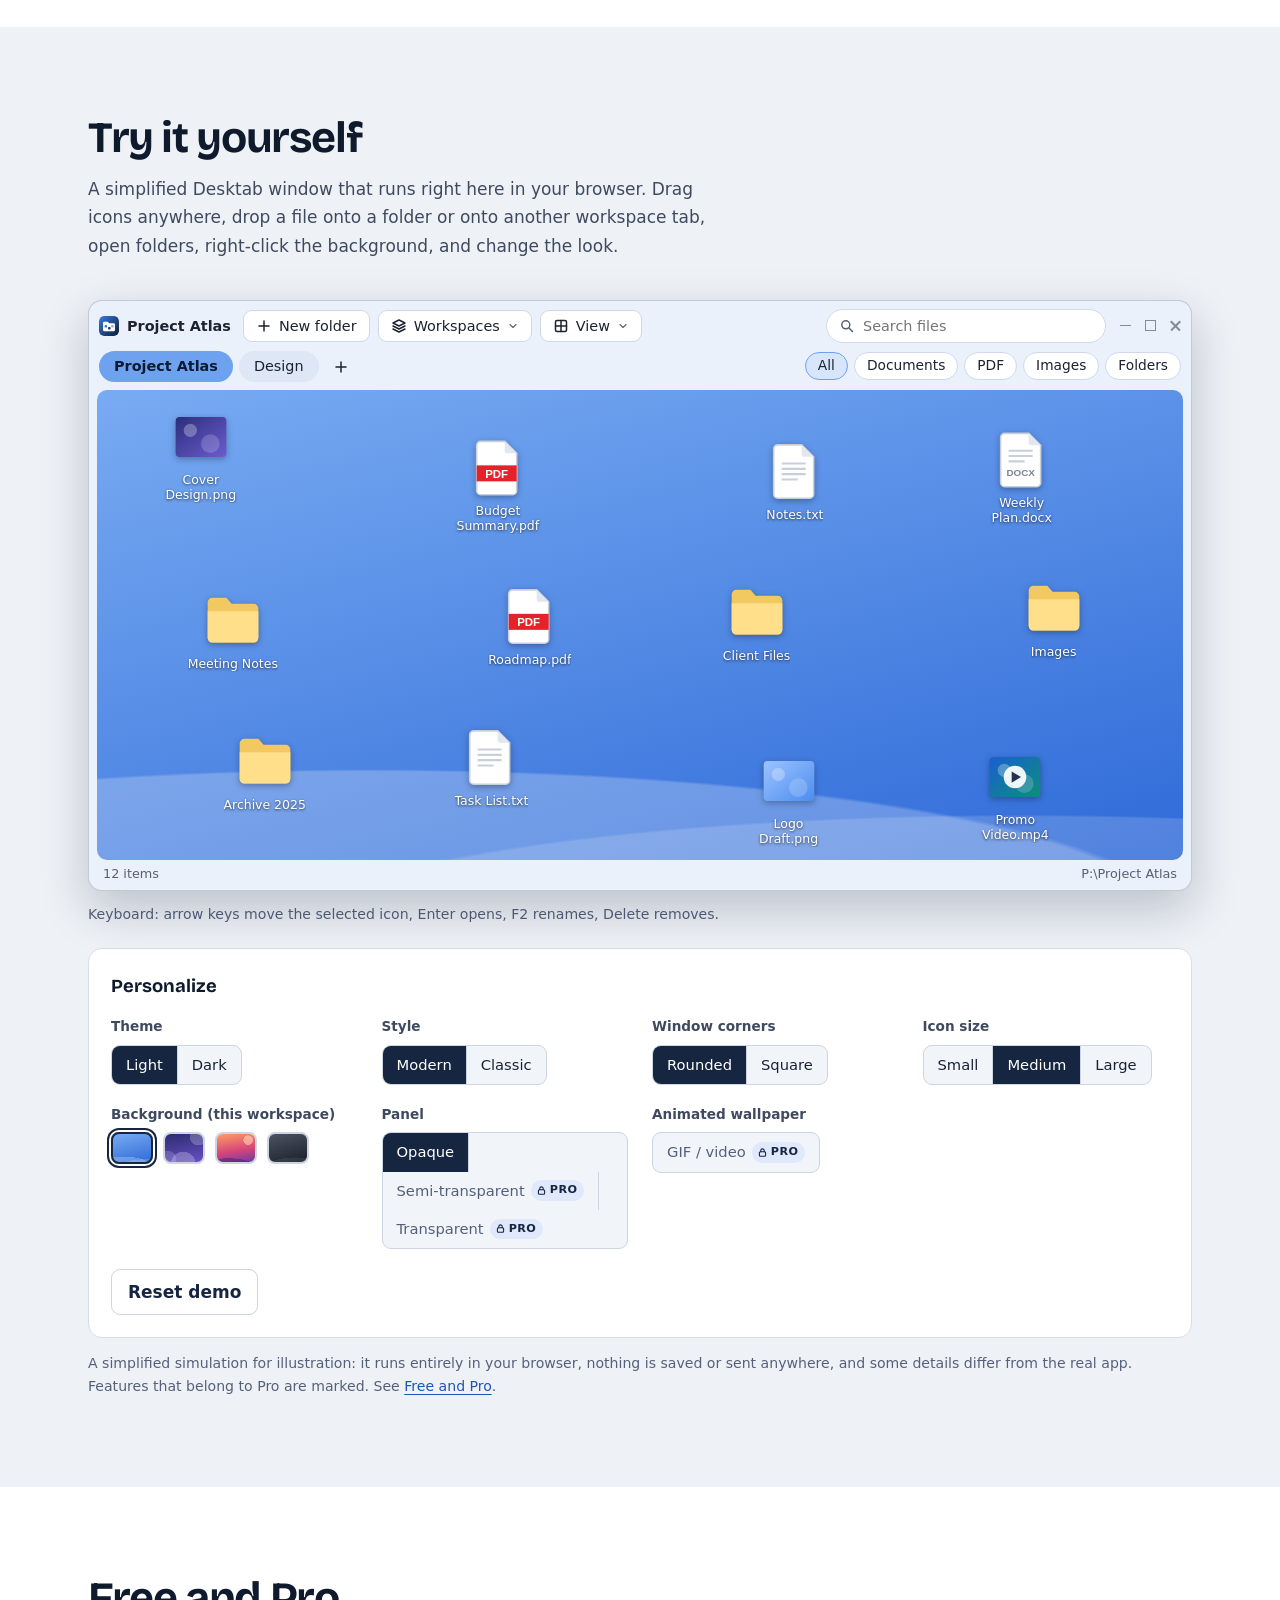
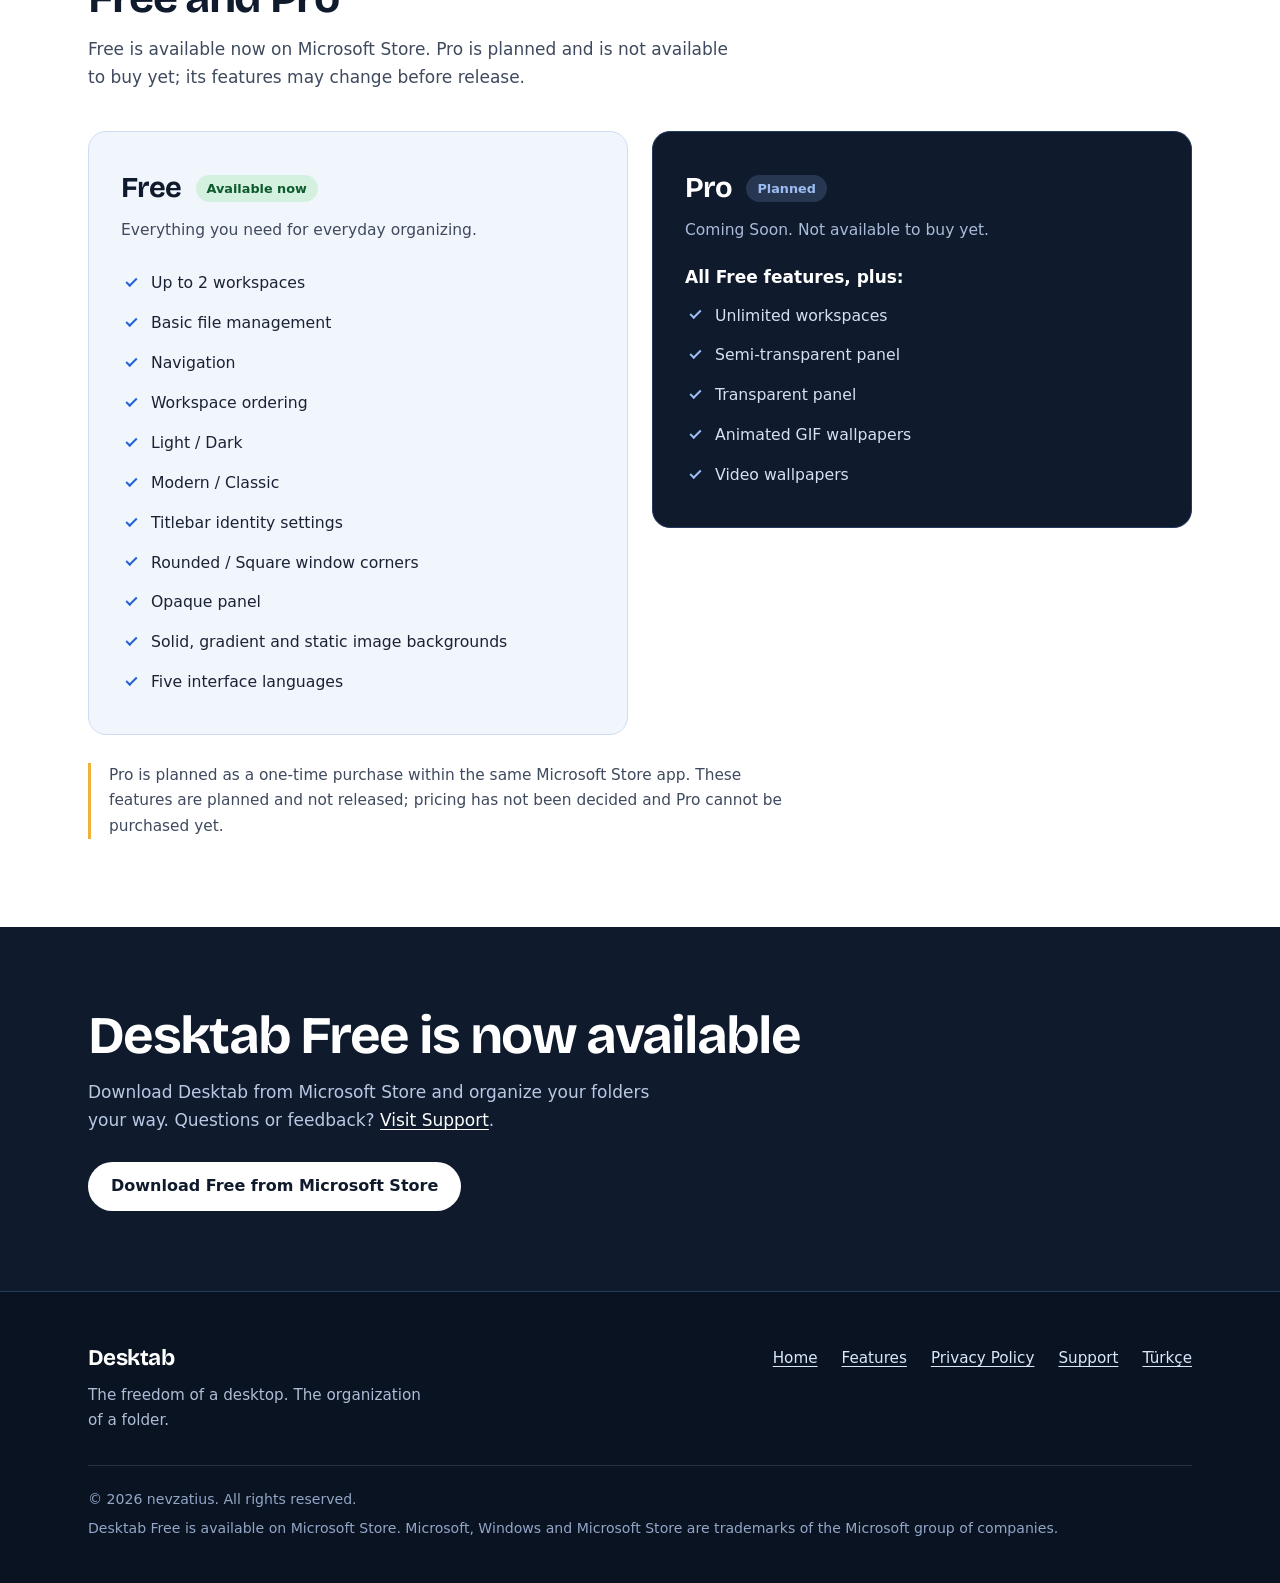
==== commit b68b2df1: "Redesign site: desk identity, Bricolage Grotesque, pill nav, ruled features list Co-Authored-By: Cla" ====
--- a/docs/index.html
+++ b/docs/index.html
@@ -19,10 +19,11 @@
   <meta property="og:image" content="https://nevzatius.github.io/desktab-site/assets/images/og-image.png">
   <meta property="og:image:alt" content="Desktab wordmark with the tagline: The freedom of a desktop. The organization of a folder.">
   <meta name="twitter:card" content="summary_large_image">
-  <meta name="theme-color" content="#0b1b33">
+  <meta name="theme-color" content="#eef1f6">
   <link rel="icon" type="image/svg+xml" href="assets/images/favicon.svg">
-  <link rel="stylesheet" href="assets/styles.css?v=20261107-stats">
-  <link rel="stylesheet" href="assets/demo.css?v=20261107-logo">
+  <link rel="preload" href="assets/fonts/bricolage-grotesque-latin-wght-normal.woff2" as="font" type="font/woff2" crossorigin>
+  <link rel="stylesheet" href="assets/styles.css?v=20261107-studio">
+  <link rel="stylesheet" href="assets/demo.css?v=20261107-studio">
 </head>
 <body>
   <a class="skip-link" href="#main">Skip to content</a>
@@ -52,8 +53,7 @@
       <div class="container">
         <div>
           <p class="eyebrow">For Windows 10 &amp; 11</p>
-          <h1 id="hero-title">Desktab</h1>
-          <p class="tagline"><span>The freedom of a desktop.</span> <span>The organization of a folder.</span></p>
+          <h1 id="hero-title" class="tagline"><span class="sr-only">Desktab. </span><span>The freedom of a desktop.</span> <span>The organization of a folder.</span></h1>
           <p class="lead">Desktab turns the real folders you choose into desktop-style workspaces. Place file and folder icons wherever you like, keep several workspaces side by side, and keep working with ordinary Windows files.</p>
           <div class="hero-actions">
             <a class="btn btn-primary" href="https://apps.microsoft.com/detail/9P05F9J6TJ1R">Download Free from Microsoft Store</a>
@@ -62,10 +62,18 @@
           <p class="status-note">Desktab Free is now available for Windows 10 and 11 (x64). Pro is not available to buy yet.</p>
         </div>
 
-        <figure class="shot">
+        <div class="hero-stage">
+          <div class="desk-icons" aria-hidden="true">
+            <span class="desk-icon folder"><svg viewBox="0 0 24 24" focusable="false"><path d="M3 7.5A2.5 2.5 0 0 1 5.5 5H9l2 2.5h7.5A2.5 2.5 0 0 1 21 10v7.5a2.5 2.5 0 0 1-2.5 2.5h-13A2.5 2.5 0 0 1 3 17.5z"/></svg></span>
+            <span class="desk-icon img"><svg viewBox="0 0 24 24" focusable="false"><rect x="3.5" y="4.5" width="17" height="15" rx="3"/><circle cx="9" cy="10" r="1.6"/><path d="m4 17 5-4.5 3.5 3 3-2.5 4.5 4"/></svg></span>
+            <span class="desk-icon"><svg viewBox="0 0 24 24" focusable="false"><path d="M7 3.5h6.5L18 8v11a1.5 1.5 0 0 1-1.5 1.5h-9A1.5 1.5 0 0 1 6 19V5a1.5 1.5 0 0 1 1-1.5z"/><path d="M13 3.5V8h5M9 12.5h6M9 16h4"/></svg></span>
+            <span class="desk-icon folder"><svg viewBox="0 0 24 24" focusable="false"><path d="M3 7.5A2.5 2.5 0 0 1 5.5 5H9l2 2.5h7.5A2.5 2.5 0 0 1 21 10v7.5a2.5 2.5 0 0 1-2.5 2.5h-13A2.5 2.5 0 0 1 3 17.5z"/></svg></span>
+          </div>
+          <figure class="shot">
           <div class="shot-frame"><a class="shot-link" href="assets/images/app-main-en.png" aria-label="Open full-size screenshot"><img src="assets/images/app-main-en.png" width="1280" height="720" alt="Desktab showing the Project Atlas workspace: file and folder icons placed freely on a blue background, with two workspace tabs and smart-view buttons above." fetchpriority="high"></a></div>
           <figcaption>Pre-release build of Desktab. All files shown are demo files.</figcaption>
         </figure>
+        </div>
       </div>
     </section>
 
@@ -161,7 +169,7 @@
 
 
     <!-- E — Free and Pro -->
-    <section id="plans" class="alt" aria-labelledby="plans-title">
+    <section id="plans" aria-labelledby="plans-title">
       <div class="container">
         <h2 id="plans-title">Free and Pro</h2>
         <p class="section-intro">Free is available now on Microsoft Store. Pro is planned and is not available to buy yet; its features may change before release.</p>
--- a/docs/assets/styles.css
+++ b/docs/assets/styles.css
@@ -1,51 +1,119 @@
-/* Desktab website — plain CSS, no framework, no external requests. */
+/* Desktab website — plain CSS, no framework. Fonts are self-hosted; no external requests.
+
+   Identity: the page is a desk. A faint dot grid is the surface, icons are free to land
+   anywhere on it, and pill tabs (as in the app) are the navigation. Ink-dark sections
+   are the "window", the brand blue is the only saturated colour, folder amber is used
+   once per view as the folder itself. */
+
+@font-face {
+  font-family: "Bricolage Grotesque";
+  font-style: normal;
+  font-weight: 200 800;
+  font-display: swap;
+  src: url("fonts/bricolage-grotesque-latin-ext-wght-normal.woff2") format("woff2");
+  unicode-range: U+0100-02BA, U+02BD-02C5, U+02C7-02CC, U+02CE-02D7, U+02DD-02FF, U+0304, U+0308, U+0329, U+1D00-1DBF, U+1E00-1E9F, U+1EF2-1EFF, U+2020, U+20A0-20AB, U+20AD-20C0, U+2113, U+2C60-2C7F, U+A720-A7FF;
+}
+@font-face {
+  font-family: "Bricolage Grotesque";
+  font-style: normal;
+  font-weight: 200 800;
+  font-display: swap;
+  src: url("fonts/bricolage-grotesque-latin-wght-normal.woff2") format("woff2");
+  unicode-range: U+0000-00FF, U+0131, U+0152-0153, U+02BB-02BC, U+02C6, U+02DA, U+02DC, U+0304, U+0308, U+0329, U+2000-206F, U+20AC, U+2122, U+2191, U+2193, U+2212, U+2215, U+FEFF, U+FFFD;
+}
 
 :root {
-  --navy-900: #0b1b33;
-  --navy-800: #11284a;
-  --navy-700: #1b3a66;
+  /* Surfaces */
+  --desk: #eef1f6;
+  --desk-2: #e5e9f1;
+  --paper: #ffffff;
+  --dot: #c3ccdb;
+  --line: #d8dee9;
+
+  /* Ink */
+  --ink: #0f1a2d;
+  --ink-2: #172640;
+  --ink-3: #243a5e;
+  --text: #1a2336;
+  --text-2: #3f4a5f;
+  --text-3: #55607a;
+
+  /* Brand */
+  --blue: #2563d6;
+  --blue-hover: #1c52b8;
+  --blue-soft: #dfe9fb;
+  --blue-wash: #f1f5fc;
+  --sky: #9dbdf2;
+  --amber: #f0b13a;
+
+  /* Legacy names used by demo.css, mapped onto the new palette */
+  --navy-900: var(--ink);
+  --navy-800: var(--ink-2);
+  --navy-700: var(--ink-3);
   --blue-500: #3b7de0;
-  --blue-300: #8db4f0;
-  --blue-100: #e6effc;
-  --blue-50: #f3f7fd;
-  --gray-900: #1b2230;
-  --gray-700: #3d4658;
-  --gray-600: #566075;
-  --gray-300: #d5dae3;
-  --gray-200: #e4e8ef;
-  --gray-100: #f2f4f8;
+  --blue-300: var(--sky);
+  --blue-100: var(--blue-soft);
+  --blue-50: var(--blue-wash);
+  --gray-900: var(--text);
+  --gray-700: var(--text-2);
+  --gray-600: var(--text-3);
+  --gray-300: #cdd5e2;
+  --gray-200: var(--line);
+  --gray-100: #f1f4f9;
   --white: #ffffff;
-  --link: #1f5fc4;
-  --radius: 12px;
-  --radius-sm: 8px;
-  --shadow: 0 1px 2px rgba(11, 27, 51, 0.06), 0 4px 14px rgba(11, 27, 51, 0.06);
+  --link: #1d54b8;
+
+  --radius: 14px;
+  --radius-sm: 9px;
+  --shadow: 0 1px 2px rgba(15, 26, 45, 0.06), 0 6px 18px rgba(15, 26, 45, 0.07);
+  --ease: cubic-bezier(0.2, 0.7, 0.2, 1);
+
+  --display: "Bricolage Grotesque", "Segoe UI Variable Display", "Segoe UI", system-ui, sans-serif;
   --font: "Segoe UI Variable Text", "Segoe UI", system-ui, -apple-system, "Helvetica Neue", Arial, sans-serif;
   --mono: "Cascadia Mono", Consolas, "SFMono-Regular", Menlo, monospace;
 }
 
 *, *::before, *::after { box-sizing: border-box; }
 
-html { -webkit-text-size-adjust: 100%; scroll-behavior: smooth; }
+html { -webkit-text-size-adjust: 100%; scroll-behavior: smooth; scroll-padding-top: 76px; color-scheme: light; }
 
 body {
   margin: 0;
   font-family: var(--font);
   font-size: 1.0625rem;
   line-height: 1.65;
-  color: var(--gray-900);
-  background: var(--white);
+  color: var(--text);
+  background: var(--paper);
   overflow-wrap: break-word;
+  text-rendering: optimizeLegibility;
 }
 
 img, svg { max-width: 100%; }
 
-a { color: var(--link); text-underline-offset: 0.18em; }
-a:hover { color: var(--navy-700); }
+a, button { touch-action: manipulation; }
+
+a { color: var(--link); text-underline-offset: 0.2em; text-decoration-thickness: 1px; }
+a:hover { color: var(--ink); text-decoration-thickness: 2px; }
+
+h1, h2, h3 { font-family: var(--display); text-wrap: balance; }
+p, li { text-wrap: pretty; }
 
 :focus-visible {
-  outline: 3px solid var(--blue-500);
-  outline-offset: 2px;
-  border-radius: 4px;
+  outline: 3px solid var(--blue);
+  outline-offset: 3px;
+  border-radius: 6px;
+}
+
+.sr-only {
+  position: absolute;
+  width: 1px;
+  height: 1px;
+  margin: -1px;
+  padding: 0;
+  overflow: hidden;
+  clip: rect(0 0 0 0);
+  white-space: nowrap;
+  border: 0;
 }
 
 .skip-link {
@@ -54,8 +122,8 @@
   top: -64px;
   z-index: 100;
   padding: 10px 16px;
-  background: var(--white);
-  color: var(--navy-900);
+  background: var(--paper);
+  color: var(--ink);
   border-radius: var(--radius-sm);
   box-shadow: var(--shadow);
   font-weight: 600;
@@ -64,22 +132,26 @@
 
 .container {
   width: 100%;
-  max-width: 1120px;
+  max-width: 1160px;
   margin: 0 auto;
-  padding: 0 24px;
+  padding: 0 28px;
 }
 .container.narrow { max-width: 780px; }
 
-/* ---------- Header ---------- */
+/* ---------- Header: brand + pill tabs ---------- */
 
 .site-header {
   position: sticky;
   top: 0;
   z-index: 50;
-  background: rgba(255, 255, 255, 0.88);
-  -webkit-backdrop-filter: saturate(1.4) blur(12px);
-  backdrop-filter: saturate(1.4) blur(12px);
-  border-bottom: 1px solid var(--gray-200);
+  background: rgba(238, 241, 246, 0.9);
+  -webkit-backdrop-filter: saturate(1.4) blur(14px);
+  backdrop-filter: saturate(1.4) blur(14px);
+  border-bottom: 1px solid transparent;
+}
+@supports (animation-timeline: scroll()) {
+  .site-header { animation: header-edge linear both; animation-timeline: scroll(root); animation-range: 0 90px; }
+  @keyframes header-edge { to { border-bottom-color: var(--line); } }
 }
 .site-header .container {
   display: flex;
@@ -87,383 +159,457 @@
   align-items: center;
   justify-content: space-between;
   gap: 8px 24px;
-  padding-top: 14px;
-  padding-bottom: 14px;
+  padding-top: 12px;
+  padding-bottom: 12px;
 }
 
 .brand {
   display: inline-flex;
   align-items: center;
   gap: 10px;
-  color: var(--navy-900);
-  font-size: 1.3rem;
+  color: var(--ink);
+  font-family: var(--display);
+  font-size: 1.4rem;
   font-weight: 700;
-  letter-spacing: -0.01em;
+  letter-spacing: -0.025em;
   text-decoration: none;
 }
-.brand:hover { color: var(--navy-700); }
-.brand-mark { width: 34px; height: 34px; flex: none; border-radius: 9px; box-shadow: 0 2px 8px rgba(11, 27, 51, 0.25); }
-
-.site-nav { display: flex; flex-wrap: wrap; align-items: center; gap: 4px 6px; }
-.site-nav ul {
-  display: flex;
-  flex-wrap: wrap;
-  gap: 2px 4px;
-  margin: 0;
-  padding: 0;
-  list-style: none;
-}
+.brand:hover { color: var(--ink); }
+.brand-mark { width: 34px; height: 34px; flex: none; border-radius: 9px; box-shadow: 0 2px 8px rgba(15, 26, 45, 0.28); transition: transform 0.3s var(--ease); }
+.brand:hover .brand-mark { transform: rotate(-6deg) scale(1.04); }
+
+.site-nav { display: flex; flex-wrap: wrap; align-items: center; gap: 6px 10px; }
+.site-nav ul { display: flex; flex-wrap: wrap; gap: 2px 4px; margin: 0; padding: 0; list-style: none; }
 .site-nav a {
   display: inline-block;
-  padding: 8px 12px;
-  border-radius: var(--radius-sm);
-  color: var(--gray-700);
-  font-size: 0.97rem;
+  padding: 9px 15px;
+  border-radius: 999px;
+  color: var(--text-2);
+  font-size: 0.95rem;
   font-weight: 500;
   text-decoration: none;
-}
-.site-nav a:hover { background: var(--gray-100); color: var(--navy-900); }
-.site-nav a[aria-current="page"] { color: var(--navy-900); background: var(--blue-100); }
+  transition: background-color 0.15s ease, color 0.15s ease;
+}
+.site-nav a:hover { background: var(--desk-2); color: var(--ink); }
+.site-nav a[aria-current="page"] { background: var(--ink); color: #fff; }
 
 .lang-switch {
   display: inline-flex;
-  margin-left: 6px;
+  margin-left: 4px;
+  padding: 2px;
   border: 1px solid var(--gray-300);
   border-radius: 999px;
-  overflow: hidden;
+  background: var(--paper);
 }
 .lang-switch a, .lang-switch span {
-  padding: 5px 12px;
-  font-size: 0.85rem;
+  padding: 4px 11px;
+  border-radius: 999px;
+  font-size: 0.82rem;
   font-weight: 600;
   letter-spacing: 0.02em;
   text-decoration: none;
 }
-.lang-switch span { background: var(--navy-800); color: var(--white); }
-.lang-switch a { color: var(--gray-700); border-radius: 0; }
-.lang-switch a:hover { background: var(--gray-100); }
-
-/* ---------- Hero ---------- */
+.lang-switch span { background: var(--blue); color: #fff; }
+.lang-switch a { color: var(--text-2); padding: 4px 11px; }
+.lang-switch a:hover { background: var(--desk-2); color: var(--ink); }
+
+/* ---------- Hero: the desk ---------- */
 
 .hero {
-  background:
-    radial-gradient(900px 420px at 85% -10%, rgba(59, 125, 224, 0.38), transparent 60%),
-    radial-gradient(700px 380px at 0% 110%, rgba(141, 180, 240, 0.16), transparent 60%),
-    var(--navy-900);
-  color: var(--white);
-  padding: 72px 0 80px;
+  position: relative;
+  overflow: hidden;
+  padding: 56px 0 88px;
+  background-color: var(--desk);
+  background-image: radial-gradient(var(--dot) 1.2px, transparent 1.4px);
+  background-size: 28px 28px;
+  background-position: 14px 14px;
+}
+.hero::after { /* fade the grid out toward the next section */
+  content: "";
+  position: absolute;
+  inset: auto 0 0;
+  height: 120px;
+  background: linear-gradient(to bottom, transparent, var(--desk));
+  pointer-events: none;
 }
 .hero .container {
+  position: relative;
+  z-index: 1;
   display: grid;
   grid-template-columns: minmax(0, 0.9fr) minmax(0, 1.1fr);
   align-items: center;
-  gap: 48px;
+  gap: 56px;
 }
 .eyebrow {
-  margin: 0 0 12px;
-  color: var(--blue-300);
-  font-size: 0.85rem;
-  font-weight: 600;
-  letter-spacing: 0.08em;
-  text-transform: uppercase;
-}
+  display: inline-flex;
+  align-items: center;
+  gap: 8px;
+  margin: 0 0 20px;
+  padding: 5px 14px 5px 10px;
+  border: 1px solid var(--gray-300);
+  border-radius: 999px;
+  background: var(--paper);
+  color: var(--text-2);
+  font-size: 0.9rem;
+  font-weight: 500;
+}
+.eyebrow::before { content: ""; width: 9px; height: 9px; border-radius: 3px; background: var(--amber); }
 .hero h1 {
-  margin: 0 0 16px;
-  font-size: clamp(2.6rem, 6vw, 4rem);
-  line-height: 1.05;
-  letter-spacing: -0.03em;
-}
-.tagline {
-  margin: 0 0 20px;
-  font-size: clamp(1.2rem, 2.4vw, 1.6rem);
-  line-height: 1.35;
-  font-weight: 500;
-  color: #dbe7fb;
-}
+  margin: 0 0 22px;
+  color: var(--ink);
+  font-size: clamp(2.3rem, 4.3vw, 3.7rem);
+  font-weight: 700;
+  line-height: 1.02;
+  letter-spacing: -0.04em;
+}
+.tagline { margin: 0; }
 .tagline span { display: block; }
 .lead {
-  margin: 0 0 28px;
-  max-width: 34em;
-  color: #c3d1ea;
-  font-size: 1.08rem;
+  margin: 0 0 30px;
+  max-width: 32em;
+  color: var(--text-2);
+  font-size: 1.12rem;
 }
 .hero-actions { display: flex; flex-wrap: wrap; align-items: center; gap: 12px 14px; }
 
 .btn {
   display: inline-block;
-  padding: 12px 20px;
+  padding: 13px 22px;
   border: 1px solid transparent;
-  border-radius: var(--radius-sm);
+  border-radius: 999px;
   font: inherit;
   font-size: 1rem;
   font-weight: 600;
   line-height: 1.3;
   text-decoration: none;
-}
-.btn-primary {
-  background: var(--white);
-  color: var(--navy-900);
-}
-.btn-primary:hover { background: #dbe7fb; color: var(--navy-900); }
-.btn-secondary { border-color: rgba(255, 255, 255, 0.45); color: var(--white); }
-.btn-secondary:hover { background: rgba(255, 255, 255, 0.1); color: var(--white); }
-.btn-light { background: var(--navy-800); color: var(--white); }
-.btn-light:hover { background: var(--navy-700); color: var(--white); }
-.status-note { margin: 18px 0 0; color: #a9bbd9; font-size: 0.92rem; }
+  transition: background-color 0.15s ease, color 0.15s ease, border-color 0.15s ease, transform 0.15s var(--ease), box-shadow 0.15s ease;
+}
+.btn:active { transform: translateY(1px) scale(0.985); }
+.btn-primary { background: var(--blue); color: #fff; box-shadow: 0 1px 0 rgba(255, 255, 255, 0.18) inset, 0 6px 16px rgba(37, 99, 214, 0.28); }
+.btn-primary:hover { background: var(--blue-hover); color: #fff; box-shadow: 0 1px 0 rgba(255, 255, 255, 0.18) inset, 0 8px 20px rgba(37, 99, 214, 0.34); }
+.btn-secondary { border-color: var(--gray-300); background: var(--paper); color: var(--ink); }
+.btn-secondary:hover { border-color: var(--ink); color: var(--ink); }
+.btn-light { background: var(--ink-2); color: #fff; }
+.btn-light:hover { background: var(--ink-3); color: #fff; }
+.status-note { margin: 20px 0 0; max-width: 34em; color: var(--text-3); font-size: 0.92rem; }
+
+/* Hero stage: screenshot plus icons that land on the grid once, on load */
+.hero-stage { position: relative; }
+.desk-icons { position: absolute; inset: 0; pointer-events: none; }
+.desk-icon {
+  position: absolute;
+  display: grid;
+  place-items: center;
+  width: 56px;
+  height: 56px;
+  border: 1px solid var(--line);
+  border-radius: 15px;
+  background: var(--paper);
+  box-shadow: 0 8px 22px rgba(15, 26, 45, 0.16);
+  color: var(--ink-3);
+  opacity: 0;
+  transform: translate(var(--fx, 0), var(--fy, 0)) rotate(var(--fr, 0deg));
+  animation: icon-land 0.9s var(--ease) var(--d, 0s) forwards;
+}
+.desk-icon svg { width: 28px; height: 28px; fill: none; stroke: currentColor; stroke-width: 1.6; stroke-linecap: round; stroke-linejoin: round; }
+.desk-icon.folder { color: #a86a00; background: #fff4d9; border-color: #f2d78f; }
+.desk-icon.img { color: var(--blue); background: var(--blue-soft); border-color: #bcd1f6; }
+.desk-icon:nth-child(1) { left: -34px; top: -22px; --fx: -30px; --fy: -40px; --fr: -18deg; --d: 0.15s; }
+.desk-icon:nth-child(2) { right: -18px; top: -30px; --fx: 36px; --fy: -34px; --fr: 16deg; --d: 0.3s; }
+.desk-icon:nth-child(3) { left: -40px; bottom: 56px; --fx: -44px; --fy: 20px; --fr: 12deg; --d: 0.45s; }
+.desk-icon:nth-child(4) { right: -22px; bottom: -26px; --fx: 40px; --fy: 36px; --fr: -14deg; --d: 0.6s; }
+@keyframes icon-land {
+  0% { opacity: 0; }
+  35% { opacity: 1; }
+  100% { opacity: 1; transform: none; }
+}
 
 /* Real product screenshots */
-.shot { margin: 0; }
+.shot { position: relative; margin: 0; }
 .shot-frame {
   overflow: hidden;
-  border-radius: 12px;
-  border: 1px solid rgba(255, 255, 255, 0.16);
-  box-shadow: 0 16px 44px rgba(0, 0, 0, 0.38);
-  background: var(--navy-800);
+  border-radius: var(--radius);
+  border: 1px solid rgba(15, 26, 45, 0.16);
+  box-shadow: 0 2px 4px rgba(15, 26, 45, 0.06), 0 24px 56px rgba(15, 26, 45, 0.22);
+  background: var(--ink-2);
 }
 .shot-frame img { display: block; width: 100%; height: auto; }
-.shot-link { display: block; }
-.shot-link:focus-visible { outline-offset: -4px; border-radius: 12px; }
-.shot figcaption { margin-top: 12px; color: #8fa4c7; font-size: 0.85rem; }
-.gallery .shot-frame {
-  border-color: var(--gray-200);
-  box-shadow: 0 8px 26px rgba(11, 27, 51, 0.14);
-}
-.gallery .shot figcaption { color: var(--gray-700); font-size: 0.95rem; }
-.gallery .shot figcaption strong { color: var(--navy-900); }
-.gallery-grid { display: grid; grid-template-columns: repeat(2, minmax(0, 1fr)); gap: 28px; margin: 0; padding: 0; list-style: none; }
+.shot-link { display: block; cursor: zoom-in; }
+.shot-link:focus-visible { outline-offset: -4px; border-radius: var(--radius); }
+.shot figcaption { margin-top: 14px; color: var(--text-3); font-size: 0.88rem; }
+.gallery .shot figcaption { color: var(--text-2); font-size: 0.97rem; }
+.gallery .shot figcaption strong { color: var(--ink); }
+.gallery-grid { display: grid; grid-template-columns: repeat(2, minmax(0, 1fr)); gap: 32px; margin: 0; padding: 0; list-style: none; }
 
 /* Icons */
 .icon { width: 24px; height: 24px; fill: none; stroke: currentColor; stroke-width: 1.75; stroke-linecap: round; stroke-linejoin: round; }
 .icon-box {
   display: grid;
   place-items: center;
-  width: 46px;
-  height: 46px;
-  margin-bottom: 14px;
+  flex: none;
+  width: 44px;
+  height: 44px;
   border-radius: 12px;
-  background: var(--blue-100);
-  color: var(--navy-700);
-}
-.h-icon { display: inline-grid; place-items: center; width: 32px; height: 32px; margin-right: 10px; vertical-align: -9px; border-radius: 9px; background: var(--blue-100); color: var(--navy-700); }
+  background: var(--blue-soft);
+  color: var(--ink-3);
+}
+.h-icon { display: inline-grid; place-items: center; width: 32px; height: 32px; margin-right: 10px; vertical-align: -9px; border-radius: 9px; background: var(--blue-soft); color: var(--ink-3); }
 .h-icon .icon { width: 19px; height: 19px; }
 
 /* ---------- Highlights strip ---------- */
 
-.stats { padding: 0; background: var(--white); border-bottom: 1px solid var(--gray-200); }
-.stats ul { display: grid; grid-template-columns: repeat(4, minmax(0, 1fr)); margin: 0; padding: 0; list-style: none; }
-.stats li { padding: 28px 20px; text-align: center; border-left: 1px solid var(--gray-200); }
-.stats li:first-child { border-left: 0; }
-.stats strong { display: block; color: var(--navy-800); font-size: clamp(1.6rem, 3vw, 2.1rem); line-height: 1.1; letter-spacing: -0.02em; }
-.stats span { display: block; margin-top: 6px; color: var(--gray-600); font-size: 0.92rem; }
-.stats-note { margin: 0; padding: 0 16px 16px; text-align: center; color: var(--gray-600); font-size: 0.82rem; }
-@media (max-width: 720px) {
-  .stats ul { grid-template-columns: repeat(2, minmax(0, 1fr)); }
-  .stats li:nth-child(3) { border-left: 0; }
-  .stats li:nth-child(n+3) { border-top: 1px solid var(--gray-200); }
-}
-
-/* ---------- Sections ---------- */
-
-section { padding: 72px 0; }
-section.alt { background: var(--blue-50); }
-section h2 {
-  margin: 0 0 12px;
-  font-size: clamp(1.7rem, 3.4vw, 2.2rem);
-  line-height: 1.2;
-  letter-spacing: -0.02em;
-  color: var(--navy-900);
-}
-.section-intro { margin: 0 0 36px; max-width: 42em; color: var(--gray-700); }
-
-.problem { display: grid; grid-template-columns: minmax(0, 1fr) minmax(0, 1fr); gap: 40px; align-items: start; }
-.problem p { margin: 0 0 16px; color: var(--gray-700); }
-.problem .highlight {
-  padding: 22px 24px;
-  border-left: 4px solid var(--blue-500);
-  border-radius: 0 var(--radius) var(--radius) 0;
-  background: var(--blue-50);
-  color: var(--navy-900);
-  font-size: 1.12rem;
-  font-weight: 500;
-}
-
-.cards {
+.stats { padding: 0; background: var(--desk); }
+.stats .container { padding-bottom: 8px; }
+.stats ul {
   display: grid;
-  grid-template-columns: repeat(3, minmax(0, 1fr));
-  gap: 20px;
+  grid-template-columns: repeat(4, minmax(0, 1fr));
   margin: 0;
   padding: 0;
   list-style: none;
-}
+  border-top: 1px solid var(--line);
+}
+.stats li { padding: 30px 24px 26px 0; }
+.stats li + li { padding-left: 24px; border-left: 1px solid var(--line); }
+.stats strong {
+  display: block;
+  color: var(--ink);
+  font-family: var(--display);
+  font-size: clamp(2.2rem, 4.2vw, 3.2rem);
+  font-weight: 700;
+  line-height: 1;
+  letter-spacing: -0.04em;
+  font-variant-numeric: tabular-nums;
+}
+.stats span { display: block; margin-top: 8px; color: var(--text-2); font-size: 0.95rem; line-height: 1.4; }
+.stats-note { margin: 0; padding: 0 0 22px; color: var(--text-3); font-size: 0.82rem; }
+
+/* ---------- Sections ---------- */
+
+section { padding: 88px 0; }
+section.alt { background: var(--desk); }
+section h2 {
+  margin: 0 0 14px;
+  color: var(--ink);
+  font-size: clamp(1.9rem, 3.8vw, 2.7rem);
+  font-weight: 700;
+  line-height: 1.08;
+  letter-spacing: -0.032em;
+}
+.section-intro { margin: 0 0 40px; max-width: 38em; color: var(--text-2); }
+
+/* Problem: one statement, one resolution */
+.problem { display: grid; grid-template-columns: minmax(0, 1fr) minmax(0, 1fr); gap: 56px; align-items: start; }
+.problem p { margin: 0 0 18px; max-width: 32em; color: var(--text-2); }
+.problem .highlight {
+  position: relative;
+  margin: 0;
+  padding: 28px 30px;
+  border-radius: var(--radius);
+  background: var(--ink);
+  color: #e8eefb;
+  font-family: var(--display);
+  font-size: clamp(1.25rem, 2.2vw, 1.55rem);
+  font-weight: 500;
+  line-height: 1.3;
+  letter-spacing: -0.015em;
+}
+.problem .highlight::before { /* a folder tab, as on the app's workspaces */
+  content: "";
+  position: absolute;
+  left: 24px;
+  top: -9px;
+  width: 54px;
+  height: 10px;
+  border-radius: 7px 7px 0 0;
+  background: var(--amber);
+}
+
+/* Features: sticky title on the left, ruled list on the right (not a card grid) */
+#features .container {
+  display: grid;
+  grid-template-columns: minmax(0, 0.8fr) minmax(0, 1.4fr);
+  column-gap: 72px;
+  align-items: start;
+}
+#features h2, #features .section-intro { grid-column: 1; }
+#features .section-intro { margin-bottom: 0; align-self: start; }
+#features h2 { align-self: start; }
+#features .cards { grid-column: 2; grid-row: 1 / span 3; }
+#features { --x: 0; }
+#features .container { grid-template-rows: auto auto 1fr; }
+.cards { display: block; margin: 0; padding: 0; list-style: none; border-top: 1px solid var(--line); }
 .card {
-  transition: transform 0.18s ease, box-shadow 0.18s ease, border-color 0.18s ease;
-  padding: 24px;
-  border: 1px solid var(--gray-200);
-  border-radius: var(--radius);
-  background: var(--white);
-}
-.card:hover { transform: translateY(-3px); border-color: var(--blue-300); box-shadow: var(--shadow); }
-.card h3 { margin: 0 0 8px; font-size: 1.12rem; line-height: 1.3; color: var(--navy-900); }
-.card p { margin: 0; color: var(--gray-700); font-size: 0.98rem; }
+  display: grid;
+  grid-template-columns: 44px minmax(0, 1fr);
+  column-gap: 20px;
+  padding: 26px 0;
+  border-bottom: 1px solid var(--line);
+}
+.card .icon-box { grid-row: 1 / span 2; margin: 2px 0 0; background: var(--paper); border: 1px solid var(--line); }
+.card h3 { margin: 0 0 6px; font-size: 1.28rem; font-weight: 650; line-height: 1.25; letter-spacing: -0.02em; color: var(--ink); }
+.card p { margin: 0; max-width: 36em; color: var(--text-2); font-size: 1rem; }
 
 .chips { display: flex; flex-wrap: wrap; gap: 10px; margin: 0 0 24px; padding: 0; list-style: none; }
-.chips li {
-  padding: 8px 16px;
-  border: 1px solid var(--gray-300);
-  border-radius: 999px;
-  background: var(--white);
-  color: var(--navy-800);
-  font-size: 0.95rem;
-  font-weight: 500;
-}
-.note {
-  max-width: 42em;
-  margin: 0;
-  color: var(--gray-600);
-  font-size: 0.95rem;
-}
+.chips li { padding: 8px 16px; border: 1px solid var(--gray-300); border-radius: 999px; background: var(--paper); color: var(--ink-2); font-size: 0.95rem; font-weight: 500; }
+.note { max-width: 42em; margin: 0; color: var(--text-3); font-size: 0.95rem; }
 
 /* Free / Pro */
 .plans { display: grid; grid-template-columns: repeat(2, minmax(0, 1fr)); gap: 24px; align-items: start; }
 .plan {
-  padding: 28px;
-  border: 1px solid var(--gray-300);
-  border-radius: var(--radius);
-  background: var(--white);
-}
-.plan.pro { border-color: var(--navy-700); background: var(--navy-900); color: #dbe7fb; }
-.plan h3 { display: flex; flex-wrap: wrap; align-items: center; gap: 8px 12px; margin: 0 0 6px; font-size: 1.4rem; color: var(--navy-900); }
-.plan.pro h3 { color: var(--white); }
+  padding: 32px;
+  border: 1px solid var(--line);
+  border-radius: 18px;
+  background: var(--paper);
+}
+.plan:not(.pro) { background: var(--blue-wash); border-color: #cfdcf3; }
+.plan.pro { border-color: var(--ink-3); background: var(--ink); color: #d6e0f3; }
+.plan h3 { display: flex; flex-wrap: wrap; align-items: center; gap: 8px 14px; margin: 0 0 6px; font-size: 1.8rem; font-weight: 700; letter-spacing: -0.03em; color: var(--ink); }
+.plan.pro h3 { color: #fff; }
 .badge {
   display: inline-block;
-  padding: 3px 10px;
+  padding: 3px 11px;
   border-radius: 999px;
-  background: var(--blue-100);
-  color: var(--navy-800);
-  font-size: 0.75rem;
-  font-weight: 700;
-  letter-spacing: 0.05em;
-  text-transform: uppercase;
-}
-.plan.pro .badge { background: rgba(141, 180, 240, 0.2); color: var(--blue-300); }
-.plan .sub { margin: 0 0 18px; color: var(--gray-600); font-size: 0.95rem; }
+  background: #d4f1df;
+  color: #0d5a2e;
+  font-family: var(--font);
+  font-size: 0.8rem;
+  font-weight: 650;
+  letter-spacing: 0;
+}
+.plan.pro .badge { background: rgba(157, 189, 242, 0.18); color: var(--sky); }
+.plan .sub { margin: 0 0 20px; color: var(--text-2); font-size: 0.97rem; }
 .plan.pro .sub { color: #a9bbd9; }
 .plan ul { margin: 0; padding: 0; list-style: none; }
-.plan li { position: relative; padding: 7px 0 7px 28px; font-size: 0.98rem; }
+.plan li { position: relative; padding: 7px 0 7px 30px; font-size: 0.98rem; }
 .plan li::before {
   content: "";
   position: absolute;
-  left: 4px;
+  left: 5px;
   top: 0.95em;
   width: 11px;
   height: 6px;
-  border-left: 2px solid var(--blue-500);
-  border-bottom: 2px solid var(--blue-500);
+  border-left: 2px solid var(--blue);
+  border-bottom: 2px solid var(--blue);
   transform: rotate(-45deg);
 }
-.plan.pro li::before { border-color: var(--blue-300); }
-.plan .includes { margin-bottom: 4px; font-weight: 600; color: var(--white); }
+.plan.pro li::before { border-color: var(--sky); }
+.plan .includes { margin-bottom: 4px; font-weight: 600; color: #fff; }
 .plan-note {
   max-width: 48em;
   margin: 28px 0 0;
-  padding: 16px 20px;
-  border-radius: var(--radius-sm);
-  background: var(--white);
-  border: 1px solid var(--gray-200);
-  color: var(--gray-700);
+  padding: 0 0 0 18px;
+  border-left: 3px solid var(--amber);
+  color: var(--text-2);
   font-size: 0.96rem;
 }
 
-.cta-band { background: var(--navy-900); color: var(--white); text-align: center; padding: 56px 0; }
-.cta-band h2 { color: var(--white); }
-.cta-band p { max-width: 36em; margin: 0 auto 22px; color: #c3d1ea; }
-.cta-band p a { color: inherit; }
+/* Closing band */
+.cta-band { background: var(--ink); color: #fff; padding: 80px 0; }
+.cta-band .container { display: grid; justify-items: start; }
+.cta-band h2 { max-width: 14em; margin-bottom: 14px; color: #fff; font-size: clamp(2rem, 4.4vw, 3.3rem); }
+.cta-band p { max-width: 34em; margin: 0 0 28px; color: #b9c8e3; }
+.cta-band p a { color: #fff; }
+.cta-band .btn-primary { background: #fff; color: var(--ink); box-shadow: none; }
+.cta-band .btn-primary:hover { background: var(--blue-soft); color: var(--ink); box-shadow: none; }
+.cta-band :focus-visible, .site-footer :focus-visible { outline-color: var(--sky); }
 
 /* ---------- Document pages (privacy, support) ---------- */
 
-.page-head { background: var(--blue-50); border-bottom: 1px solid var(--gray-200); padding: 48px 0 36px; }
-.page-head h1 { margin: 0 0 8px; font-size: clamp(2rem, 4.4vw, 2.7rem); line-height: 1.15; letter-spacing: -0.02em; color: var(--navy-900); }
-.page-head p { margin: 0; color: var(--gray-700); }
-.meta { margin-top: 12px; color: var(--gray-600); font-size: 0.92rem; }
-
-.doc { padding: 40px 0 72px; }
-.doc h2 { margin: 40px 0 10px; padding: 0; font-size: 1.4rem; line-height: 1.3; letter-spacing: -0.01em; }
+.page-head {
+  padding: 56px 0 44px;
+  border-bottom: 1px solid var(--line);
+  background-color: var(--desk);
+  background-image: radial-gradient(var(--dot) 1.2px, transparent 1.4px);
+  background-size: 28px 28px;
+  background-position: 14px 14px;
+}
+.page-head h1 { margin: 0 0 10px; font-size: clamp(2.2rem, 5vw, 3.4rem); font-weight: 700; line-height: 1.05; letter-spacing: -0.038em; color: var(--ink); }
+.page-head p { margin: 0; max-width: 36em; color: var(--text-2); font-size: 1.1rem; }
+.page-head .meta { margin-top: 14px; color: var(--text-3); font-size: 0.92rem; }
+
+.doc { padding: 48px 0 88px; }
+.doc h2 { margin: 48px 0 12px; padding: 0; font-size: 1.55rem; line-height: 1.2; letter-spacing: -0.025em; }
 .doc h2:first-child { margin-top: 0; }
-.doc h3 { margin: 24px 0 6px; font-size: 1.08rem; color: var(--navy-800); }
-.doc p, .doc li { color: var(--gray-900); }
+.doc h3 { margin: 28px 0 6px; font-size: 1.12rem; letter-spacing: -0.01em; color: var(--ink-2); }
+.doc p, .doc li { color: var(--text); }
 .doc ul, .doc ol { padding-left: 1.4em; }
-.doc li { margin: 4px 0; }
-.doc code {
-  padding: 1px 6px;
-  border-radius: 5px;
-  background: var(--gray-100);
-  font-family: var(--mono);
-  font-size: 0.9em;
-  overflow-wrap: anywhere;
-}
-.toc { margin: 0 0 8px; padding: 18px 22px; border: 1px solid var(--gray-200); border-radius: var(--radius); background: var(--gray-100); }
-.toc strong { display: block; margin-bottom: 6px; color: var(--navy-900); }
+.doc li { margin: 5px 0; }
+.doc code { padding: 1px 6px; border-radius: 5px; background: var(--gray-100); font-family: var(--mono); font-size: 0.9em; overflow-wrap: anywhere; }
+.toc { margin: 0 0 8px; padding: 20px 24px; border: 1px solid var(--line); border-radius: var(--radius); background: var(--desk); }
+.toc strong { display: block; margin-bottom: 6px; color: var(--ink); font-family: var(--display); font-size: 1.05rem; }
 .toc ol { margin: 0; padding-left: 1.3em; columns: 2; column-gap: 32px; }
-.toc li { margin: 2px 0; font-size: 0.97rem; break-inside: avoid; }
-.callout {
-  margin: 20px 0;
-  padding: 16px 20px;
-  border-left: 4px solid var(--blue-500);
-  border-radius: 0 var(--radius-sm) var(--radius-sm) 0;
-  background: var(--blue-50);
-}
+.toc li { margin: 3px 0; font-size: 0.97rem; break-inside: avoid; }
+.callout { margin: 22px 0; padding: 16px 20px; border-left: 4px solid var(--blue); border-radius: 0 var(--radius-sm) var(--radius-sm) 0; background: var(--blue-wash); }
 .callout.warn { border-left-color: #b26a00; background: #fff6e6; }
 .callout p { margin: 0; }
 .callout p + p { margin-top: 8px; }
 
 .table-wrap { margin: 16px 0; overflow-x: auto; }
 table { width: 100%; border-collapse: collapse; font-size: 0.97rem; }
-th, td { padding: 10px 12px; border-bottom: 1px solid var(--gray-200); text-align: left; vertical-align: top; }
-th { background: var(--gray-100); color: var(--navy-900); font-weight: 600; }
+th, td { padding: 11px 14px; border-bottom: 1px solid var(--line); text-align: left; vertical-align: top; }
+th { background: var(--desk); color: var(--ink); font-weight: 600; }
 
 /* ---------- Footer ---------- */
 
-.site-footer { background: var(--navy-900); color: #b7c6e0; padding: 40px 0 32px; font-size: 0.95rem; }
-.site-footer a { color: #dbe7fb; }
-.site-footer a:hover { color: var(--white); }
-.footer-grid { display: flex; flex-wrap: wrap; justify-content: space-between; gap: 24px 48px; }
-.footer-brand { color: var(--white); font-size: 1.15rem; font-weight: 700; }
+.site-footer { background: #0a1322; color: #aebcd6; padding: 48px 0 36px; font-size: 0.95rem; border-top: 1px solid var(--ink-3); }
+.site-footer a { color: #dbe6fb; }
+.site-footer a:hover { color: #fff; }
+.footer-grid { display: flex; flex-wrap: wrap; justify-content: space-between; gap: 28px 48px; }
+.footer-brand { color: #fff; font-family: var(--display); font-size: 1.4rem; font-weight: 700; letter-spacing: -0.025em; }
 .footer-brand + p { margin: 6px 0 0; max-width: 22em; }
-.footer-nav { margin: 0; padding: 0; list-style: none; display: flex; flex-wrap: wrap; gap: 8px 22px; }
-.footer-nav a { display: inline-block; padding: 4px 0; }
-.copyright { margin: 28px 0 0; padding-top: 20px; border-top: 1px solid rgba(255, 255, 255, 0.14); color: #93a6c7; font-size: 0.88rem; }
+.footer-nav { margin: 0; padding: 0; list-style: none; display: flex; flex-wrap: wrap; gap: 8px 24px; }
+.footer-nav a { display: inline-block; padding: 6px 0; }
+.copyright { margin: 32px 0 0; padding-top: 22px; border-top: 1px solid rgba(255, 255, 255, 0.12); color: #93a6c7; font-size: 0.88rem; }
 .copyright p { margin: 0 0 6px; }
 
 /* ---------- Responsive ---------- */
 
 @media (max-width: 980px) {
-  .hero .container { grid-template-columns: minmax(0, 1fr); gap: 36px; }
+  .hero .container { grid-template-columns: minmax(0, 1fr); gap: 48px; }
+  .hero { padding-bottom: 72px; }
   .gallery-grid { grid-template-columns: minmax(0, 1fr); }
-  .cards { grid-template-columns: repeat(2, minmax(0, 1fr)); }
-  .problem { grid-template-columns: minmax(0, 1fr); gap: 24px; }
+  .problem { grid-template-columns: minmax(0, 1fr); gap: 32px; }
+  #features .container { display: block; }
+  #features .section-intro { margin-bottom: 32px; }
+  .desk-icon:nth-child(1) { left: -8px; }
+  .desk-icon:nth-child(3) { left: -10px; }
+  .desk-icon:nth-child(2) { right: -6px; }
+  .desk-icon:nth-child(4) { right: -8px; }
 }
 
 @media (max-width: 720px) {
   body { font-size: 1rem; }
   .container { padding: 0 16px; }
-  .hero { padding: 48px 0 56px; }
-  section { padding: 52px 0; }
+  .hero { padding: 36px 0 56px; }
+  section { padding: 60px 0; }
+  .cta-band { padding: 60px 0; }
   .plans { grid-template-columns: minmax(0, 1fr); }
   .toc ol { columns: 1; }
-  .site-header .container { justify-content: flex-start; }
-  .site-nav { width: 100%; }
-  .site-nav ul { width: 100%; }
+  .site-header { position: static; }
+  .site-header .container { justify-content: space-between; }
+  .site-nav { width: 100%; justify-content: space-between; }
+  .site-nav ul { flex: 1 1 auto; }
+  .stats ul { grid-template-columns: repeat(2, minmax(0, 1fr)); }
+  .stats li { padding: 24px 16px 22px 0; }
+  .stats li + li { padding-left: 16px; }
+  .stats li:nth-child(3) { padding-left: 0; border-left: 0; }
+  .stats li:nth-child(n+3) { border-top: 1px solid var(--line); }
+  .desk-icon { width: 46px; height: 46px; border-radius: 13px; }
+  .desk-icon svg { width: 23px; height: 23px; }
+  .desk-icon:nth-child(3) { display: none; }
 }
 
 @media (max-width: 560px) {
-  .site-nav a { padding: 8px 9px; font-size: 0.93rem; }
-  .cards { grid-template-columns: minmax(0, 1fr); }
+  .site-nav a { padding: 10px 11px; font-size: 0.92rem; }
   .btn { width: 100%; text-align: center; }
   .hero-actions { flex-direction: column; align-items: stretch; }
-  .plan { padding: 22px 18px; }
+  .plan { padding: 24px 20px; }
+  .card { grid-template-columns: 40px minmax(0, 1fr); column-gap: 16px; }
+  .icon-box { width: 40px; height: 40px; }
 }
 
 @media (prefers-reduced-motion: reduce) {
   html { scroll-behavior: auto; }
-  * { animation: none !important; transition: none !important; }
-}
+  *, *::before, *::after { animation: none !important; transition: none !important; }
+  .desk-icon { opacity: 1; transform: none; }
+}
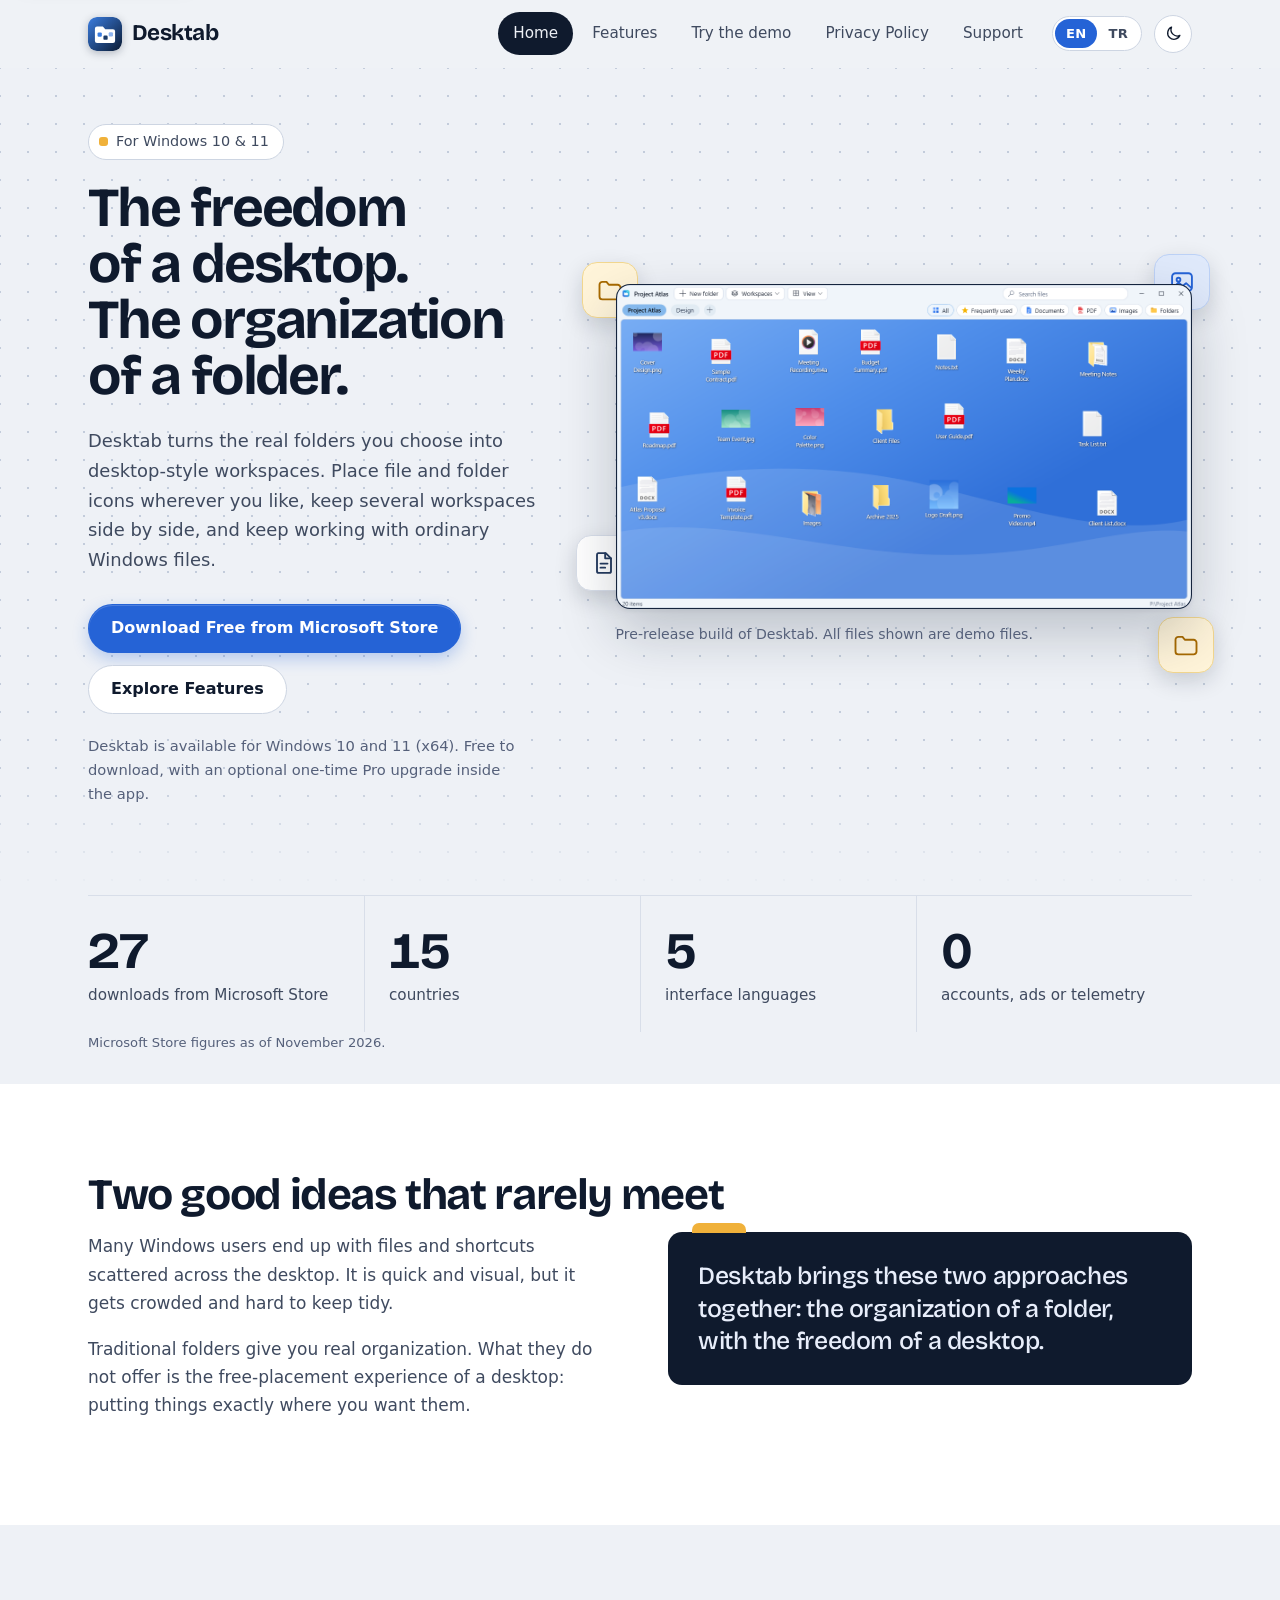
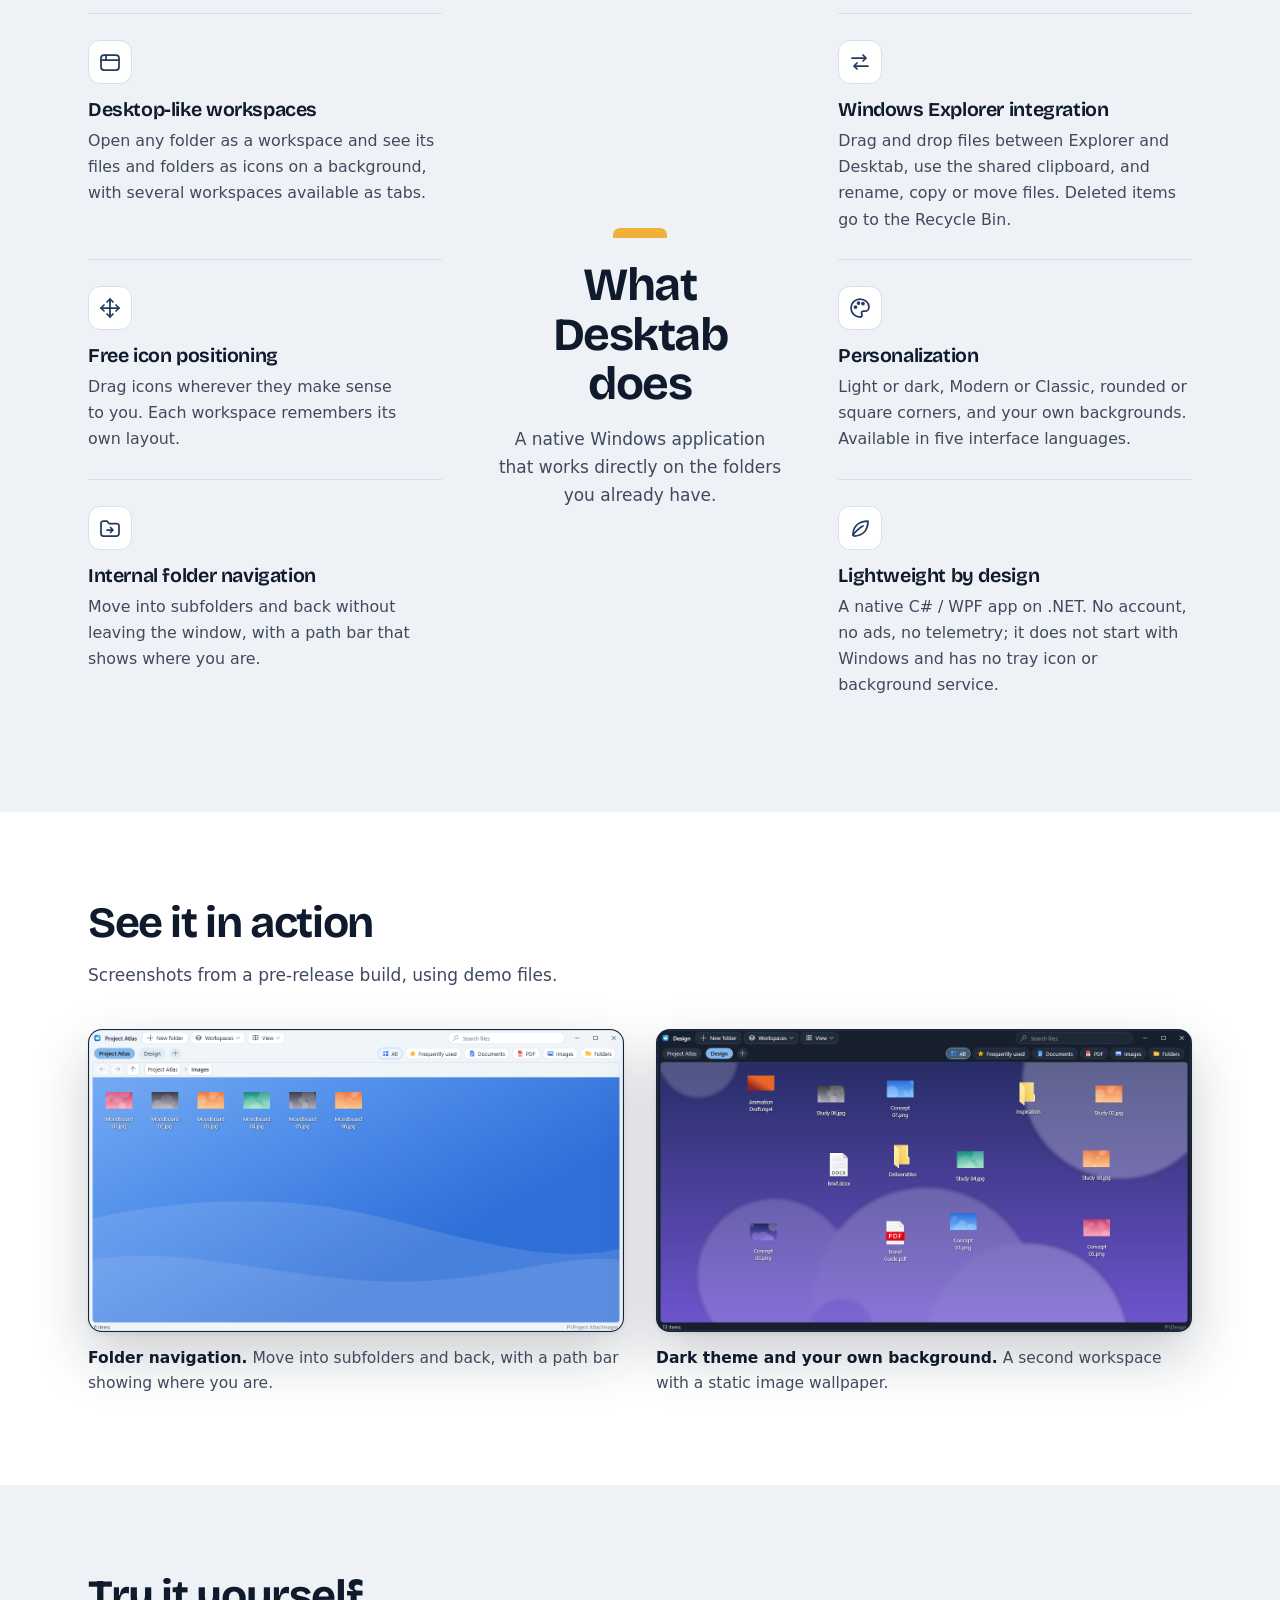
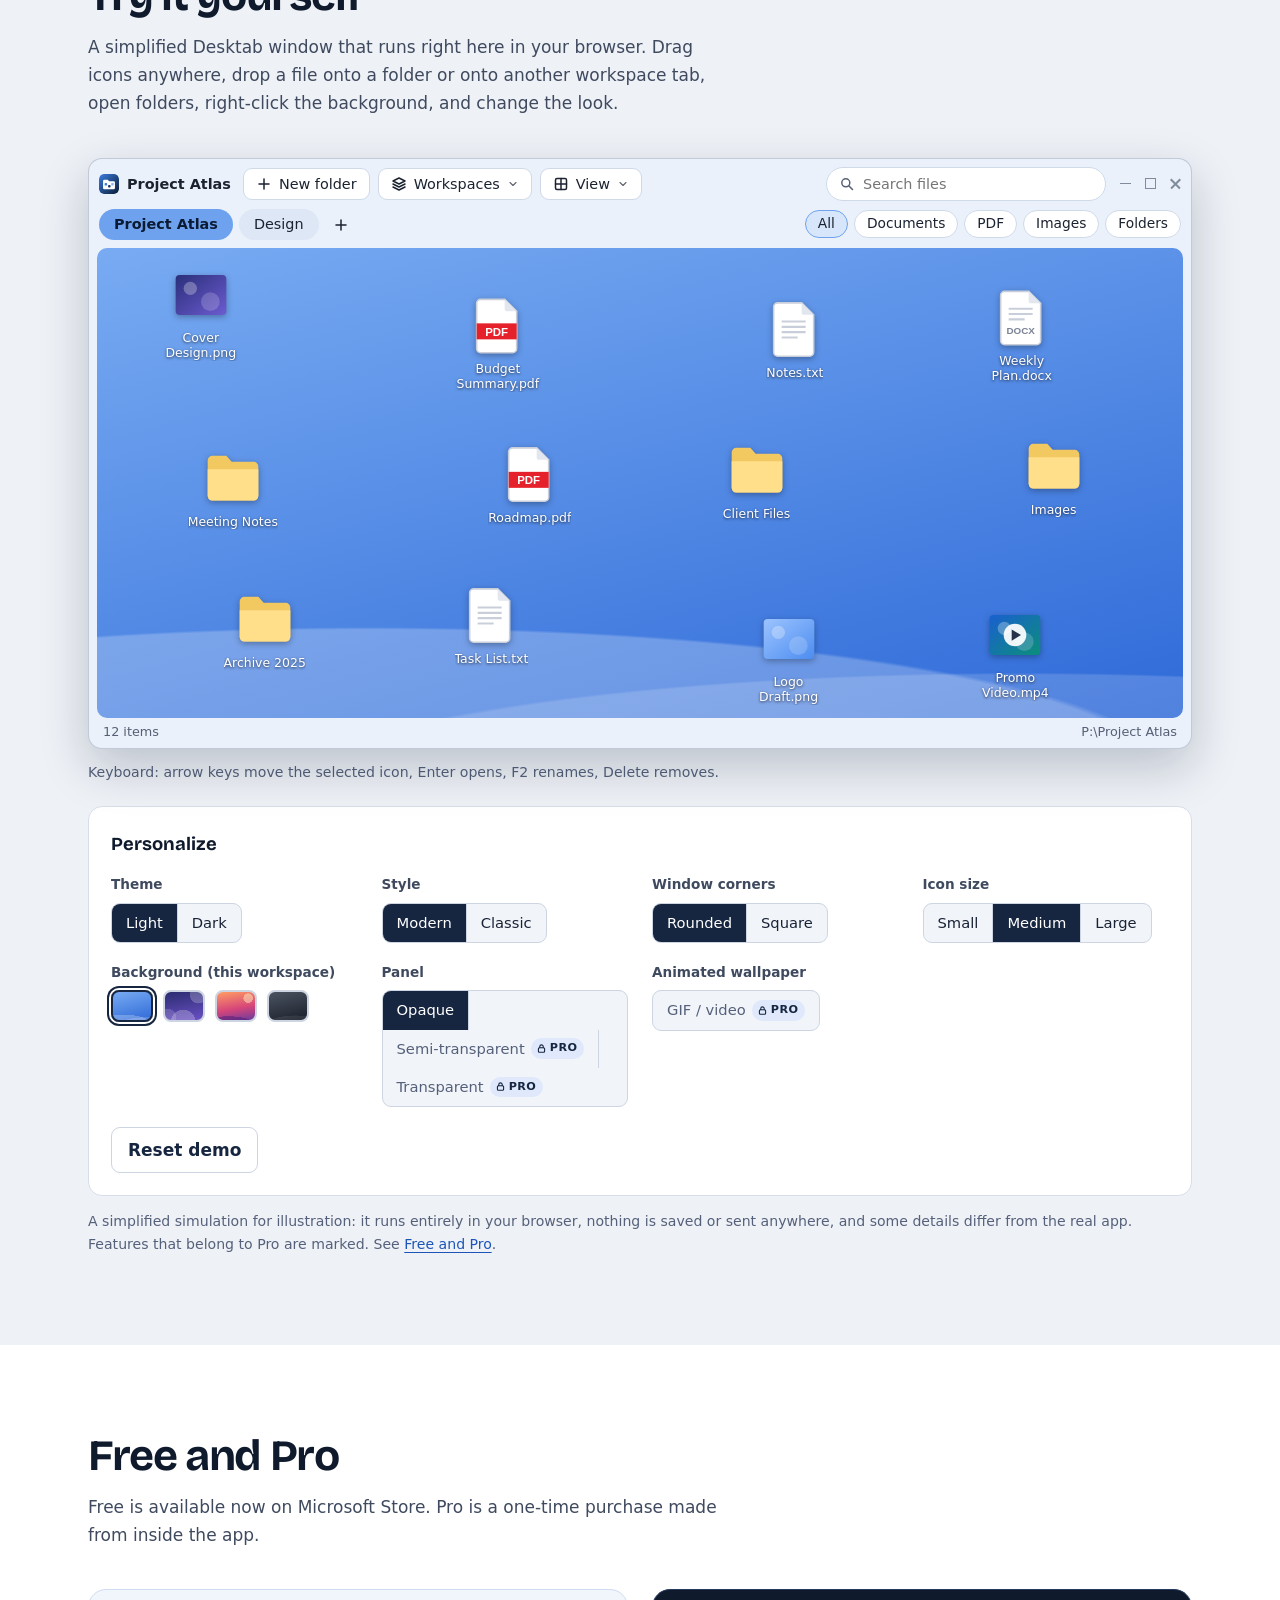
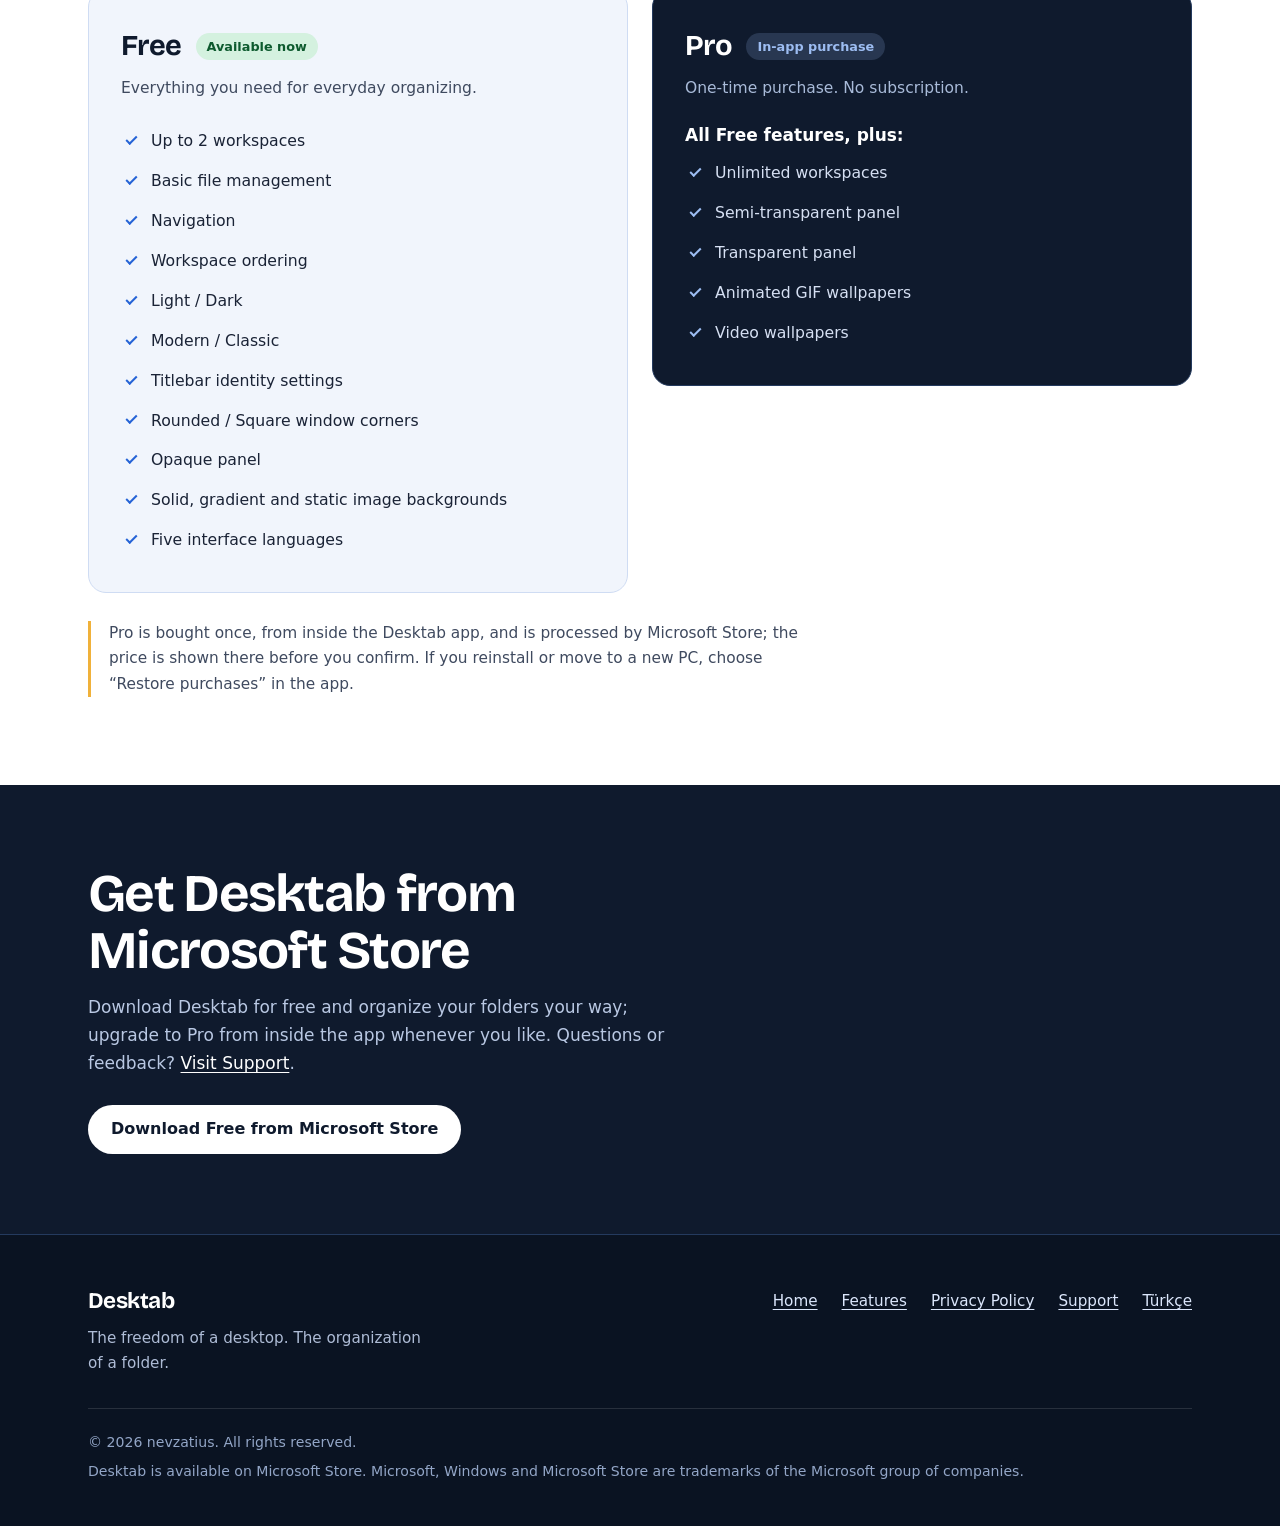
==== commit 80a98d09: "Add light/dark theme switch, center features layout, Pro now purchasable Co-Authored-By: Claude Sonn" ====
--- a/docs/index.html
+++ b/docs/index.html
@@ -12,7 +12,7 @@
   <meta property="og:type" content="website">
   <meta property="og:site_name" content="Desktab">
   <meta property="og:title" content="Desktab — The freedom of a desktop. The organization of a folder.">
-  <meta property="og:description" content="A native Windows app that turns real folders into desktop-style workspaces. Free is now available on Microsoft Store.">
+  <meta property="og:description" content="A native Windows app that turns real folders into desktop-style workspaces. Free to download from Microsoft Store, with an optional one-time Pro upgrade.">
   <meta property="og:url" content="https://nevzatius.github.io/desktab-site/">
   <meta property="og:locale" content="en_US">
   <meta property="og:locale:alternate" content="tr_TR">
@@ -22,8 +22,9 @@
   <meta name="theme-color" content="#eef1f6">
   <link rel="icon" type="image/svg+xml" href="assets/images/favicon.svg">
   <link rel="preload" href="assets/fonts/bricolage-grotesque-latin-wght-normal.woff2" as="font" type="font/woff2" crossorigin>
-  <link rel="stylesheet" href="assets/styles.css?v=20261107-studio">
-  <link rel="stylesheet" href="assets/demo.css?v=20261107-studio">
+  <script src="assets/theme.js?v=20261107-theme"></script>
+  <link rel="stylesheet" href="assets/styles.css?v=20261107-theme">
+  <link rel="stylesheet" href="assets/demo.css?v=20261107-theme">
 </head>
 <body>
   <a class="skip-link" href="#main">Skip to content</a>
@@ -43,6 +44,7 @@
           <span lang="en" aria-current="true">EN</span>
           <a href="tr/" lang="tr" hreflang="tr" aria-label="Türkçe">TR</a>
         </div>
+          <button type="button" class="theme-toggle" id="theme-toggle" aria-pressed="false" aria-label="Switch to dark theme"><svg class="i-moon" viewBox="0 0 24 24" aria-hidden="true" focusable="false"><path d="M20 14.5A8 8 0 0 1 9.5 4a8 8 0 1 0 10.5 10.5z"/></svg><svg class="i-sun" viewBox="0 0 24 24" aria-hidden="true" focusable="false"><circle cx="12" cy="12" r="4"/><path d="M12 2.5v2.2M12 19.3v2.2M4.2 4.2l1.6 1.6M18.2 18.2l1.6 1.6M2.5 12h2.2M19.3 12h2.2M4.2 19.8l1.6-1.6M18.2 5.8l1.6-1.6"/></svg></button>
       </nav>
     </div>
   </header>
@@ -59,7 +61,7 @@
             <a class="btn btn-primary" href="https://apps.microsoft.com/detail/9P05F9J6TJ1R">Download Free from Microsoft Store</a>
             <a class="btn btn-secondary" href="#features">Explore Features</a>
           </div>
-          <p class="status-note">Desktab Free is now available for Windows 10 and 11 (x64). Pro is not available to buy yet.</p>
+          <p class="status-note">Desktab is available for Windows 10 and 11 (x64). Free to download, with an optional one-time Pro upgrade inside the app.</p>
         </div>
 
         <div class="hero-stage">
@@ -98,8 +100,10 @@
     <!-- C — Features -->
     <section id="features" class="alt" aria-labelledby="features-title">
       <div class="container">
-        <h2 id="features-title">What Desktab does</h2>
-        <p class="section-intro">A native Windows application that works directly on the folders you already have.</p>
+        <div class="features-head">
+          <h2 id="features-title">What Desktab does</h2>
+          <p class="section-intro">A native Windows application that works directly on the folders you already have.</p>
+        </div>
         <ul class="cards">
           <li class="card">
             <span class="icon-box"><svg class="icon" viewBox="0 0 24 24" aria-hidden="true" focusable="false"><rect x="3" y="5" width="18" height="15" rx="3"/><path d="M3 10h18M8 5v5"/></svg></span>
@@ -172,7 +176,7 @@
     <section id="plans" aria-labelledby="plans-title">
       <div class="container">
         <h2 id="plans-title">Free and Pro</h2>
-        <p class="section-intro">Free is available now on Microsoft Store. Pro is planned and is not available to buy yet; its features may change before release.</p>
+        <p class="section-intro">Free is available now on Microsoft Store. Pro is a one-time purchase made from inside the app.</p>
         <div class="plans">
           <article class="plan" aria-labelledby="free-title">
             <h3 id="free-title">Free <span class="badge">Available now</span></h3>
@@ -192,8 +196,8 @@
             </ul>
           </article>
           <article class="plan pro" aria-labelledby="pro-title">
-            <h3 id="pro-title">Pro <span class="badge">Planned</span></h3>
-            <p class="sub">Coming Soon. Not available to buy yet.</p>
+            <h3 id="pro-title">Pro <span class="badge">In-app purchase</span></h3>
+            <p class="sub">One-time purchase. No subscription.</p>
             <p class="includes">All Free features, plus:</p>
             <ul>
               <li>Unlimited workspaces</li>
@@ -204,14 +208,14 @@
             </ul>
           </article>
         </div>
-        <p class="plan-note">Pro is planned as a one-time purchase within the same Microsoft Store app. These features are planned and not released; pricing has not been decided and Pro cannot be purchased yet.</p>
+        <p class="plan-note">Pro is bought once, from inside the Desktab app, and is processed by Microsoft Store; the price is shown there before you confirm. If you reinstall or move to a new PC, choose “Restore purchases” in the app.</p>
       </div>
     </section>
 
     <section class="cta-band" aria-labelledby="cta-title">
       <div class="container">
-        <h2 id="cta-title">Desktab Free is now available</h2>
-        <p>Download Desktab from Microsoft Store and organize your folders your way. Questions or feedback? <a href="support/">Visit Support</a>.</p>
+        <h2 id="cta-title">Get Desktab from Microsoft Store</h2>
+        <p>Download Desktab for free and organize your folders your way; upgrade to Pro from inside the app whenever you like. Questions or feedback? <a href="support/">Visit Support</a>.</p>
         <a class="btn btn-primary" href="https://apps.microsoft.com/detail/9P05F9J6TJ1R">Download Free from Microsoft Store</a>
       </div>
     </section>
@@ -236,7 +240,7 @@
       </div>
       <div class="copyright">
         <p>© 2026 nevzatius. All rights reserved.</p>
-        <p>Desktab Free is available on Microsoft Store. Microsoft, Windows and Microsoft Store are trademarks of the Microsoft group of companies.</p>
+        <p>Desktab is available on Microsoft Store. Microsoft, Windows and Microsoft Store are trademarks of the Microsoft group of companies.</p>
       </div>
     </div>
   </footer>
--- a/docs/assets/styles.css
+++ b/docs/assets/styles.css
@@ -63,6 +63,24 @@
   --white: #ffffff;
   --link: #1d54b8;
 
+  /* Theme-dependent roles */
+  --header-bg: rgba(238, 241, 246, 0.9);
+  --btn: var(--blue);
+  --btn-hover: var(--blue-hover);
+  --deep: #0f1a2d;            /* dark "window" blocks (stay dark in both themes) */
+  --deep-line: #243a5e;
+  --foot: #0a1322;
+  --seg-on: #172640;
+  --plan-free-line: #cfdcf3;
+  --folder-fg: #a86a00;
+  --folder-bg: #fff4d9;
+  --folder-line: #f2d78f;
+  --img-line: #bcd1f6;
+  --badge-bg: #d4f1df;
+  --badge-fg: #0d5a2e;
+  --warn-bg: #fff6e6;
+  --warn-line: #b26a00;
+
   --radius: 14px;
   --radius-sm: 9px;
   --shadow: 0 1px 2px rgba(15, 26, 45, 0.06), 0 6px 18px rgba(15, 26, 45, 0.07);
@@ -71,6 +89,52 @@
   --display: "Bricolage Grotesque", "Segoe UI Variable Display", "Segoe UI", system-ui, sans-serif;
   --font: "Segoe UI Variable Text", "Segoe UI", system-ui, -apple-system, "Helvetica Neue", Arial, sans-serif;
   --mono: "Cascadia Mono", Consolas, "SFMono-Regular", Menlo, monospace;
+}
+
+/* Dark theme: set by assets/theme.js (data-theme on <html>), which follows the system until the visitor chooses. */
+:root[data-theme="dark"] {
+  --desk: #0b1220;
+  --desk-2: #172238;
+  --paper: #111a2d;
+  --dot: #223049;
+  --line: #243350;
+
+  --ink: #eaf0fb;
+  --ink-2: #c9d6ee;
+  --ink-3: #aebfe0;
+  --text: #dbe3f2;
+  --text-2: #b0bcd2;
+  --text-3: #8f9cb6;
+
+  --blue: #6ea2ee;
+  --blue-hover: #8db4f0;
+  --blue-soft: #1c2e50;
+  --blue-wash: #13213b;
+  --sky: #9dbdf2;
+
+  --gray-300: #2f3f5e;
+  --gray-100: #18233a;
+  --white: #111a2d;
+  --link: #8db4f0;
+
+  --shadow: 0 1px 2px rgba(0, 0, 0, 0.4), 0 6px 18px rgba(0, 0, 0, 0.35);
+  --header-bg: rgba(11, 18, 32, 0.88);
+  --btn: #2f6bd6;
+  --btn-hover: #3f7be6;
+  --deep: #18263f;
+  --deep-line: #2c4468;
+  --foot: #070c17;
+  --seg-on: #3566c4;
+  --plan-free-line: #263a5f;
+  --folder-fg: #f0b13a;
+  --folder-bg: #3a2d12;
+  --folder-line: #5c4720;
+  --img-line: #2b4478;
+  --badge-bg: #14452b;
+  --badge-fg: #8ee3b2;
+  --warn-bg: #33270f;
+  --warn-line: #f0b13a;
+  color-scheme: dark;
 }
 
 *, *::before, *::after { box-sizing: border-box; }
@@ -144,7 +208,7 @@
   position: sticky;
   top: 0;
   z-index: 50;
-  background: rgba(238, 241, 246, 0.9);
+  background: var(--header-bg);
   -webkit-backdrop-filter: saturate(1.4) blur(14px);
   backdrop-filter: saturate(1.4) blur(14px);
   border-bottom: 1px solid transparent;
@@ -191,7 +255,7 @@
   transition: background-color 0.15s ease, color 0.15s ease;
 }
 .site-nav a:hover { background: var(--desk-2); color: var(--ink); }
-.site-nav a[aria-current="page"] { background: var(--ink); color: #fff; }
+.site-nav a[aria-current="page"] { background: var(--ink); color: var(--desk); }
 
 .lang-switch {
   display: inline-flex;
@@ -209,9 +273,29 @@
   letter-spacing: 0.02em;
   text-decoration: none;
 }
-.lang-switch span { background: var(--blue); color: #fff; }
+.lang-switch span { background: var(--btn); color: #fff; }
 .lang-switch a { color: var(--text-2); padding: 4px 11px; }
 .lang-switch a:hover { background: var(--desk-2); color: var(--ink); }
+
+.theme-toggle {
+  display: inline-grid;
+  place-items: center;
+  width: 38px;
+  height: 38px;
+  margin-left: 2px;
+  padding: 0;
+  border: 1px solid var(--gray-300);
+  border-radius: 999px;
+  background: var(--paper);
+  color: var(--ink);
+  cursor: pointer;
+  transition: background-color 0.15s ease, border-color 0.15s ease;
+}
+.theme-toggle:hover { background: var(--desk-2); border-color: var(--text-3); }
+.theme-toggle svg { width: 19px; height: 19px; fill: none; stroke: currentColor; stroke-width: 1.7; stroke-linecap: round; stroke-linejoin: round; }
+.theme-toggle .i-sun { display: none; }
+:root[data-theme="dark"] .theme-toggle .i-sun { display: block; }
+:root[data-theme="dark"] .theme-toggle .i-moon { display: none; }
 
 /* ---------- Hero: the desk ---------- */
 
@@ -285,12 +369,12 @@
   transition: background-color 0.15s ease, color 0.15s ease, border-color 0.15s ease, transform 0.15s var(--ease), box-shadow 0.15s ease;
 }
 .btn:active { transform: translateY(1px) scale(0.985); }
-.btn-primary { background: var(--blue); color: #fff; box-shadow: 0 1px 0 rgba(255, 255, 255, 0.18) inset, 0 6px 16px rgba(37, 99, 214, 0.28); }
-.btn-primary:hover { background: var(--blue-hover); color: #fff; box-shadow: 0 1px 0 rgba(255, 255, 255, 0.18) inset, 0 8px 20px rgba(37, 99, 214, 0.34); }
+.btn-primary { background: var(--btn); color: #fff; box-shadow: 0 1px 0 rgba(255, 255, 255, 0.18) inset, 0 6px 16px rgba(37, 99, 214, 0.28); }
+.btn-primary:hover { background: var(--btn-hover); color: #fff; box-shadow: 0 1px 0 rgba(255, 255, 255, 0.18) inset, 0 8px 20px rgba(37, 99, 214, 0.34); }
 .btn-secondary { border-color: var(--gray-300); background: var(--paper); color: var(--ink); }
 .btn-secondary:hover { border-color: var(--ink); color: var(--ink); }
-.btn-light { background: var(--ink-2); color: #fff; }
-.btn-light:hover { background: var(--ink-3); color: #fff; }
+.btn-light { background: var(--deep); color: #fff; }
+.btn-light:hover { background: var(--deep-line); color: #fff; }
 .status-note { margin: 20px 0 0; max-width: 34em; color: var(--text-3); font-size: 0.92rem; }
 
 /* Hero stage: screenshot plus icons that land on the grid once, on load */
@@ -312,8 +396,8 @@
   animation: icon-land 0.9s var(--ease) var(--d, 0s) forwards;
 }
 .desk-icon svg { width: 28px; height: 28px; fill: none; stroke: currentColor; stroke-width: 1.6; stroke-linecap: round; stroke-linejoin: round; }
-.desk-icon.folder { color: #a86a00; background: #fff4d9; border-color: #f2d78f; }
-.desk-icon.img { color: var(--blue); background: var(--blue-soft); border-color: #bcd1f6; }
+.desk-icon.folder { color: var(--folder-fg); background: var(--folder-bg); border-color: var(--folder-line); }
+.desk-icon.img { color: var(--blue); background: var(--blue-soft); border-color: var(--img-line); }
 .desk-icon:nth-child(1) { left: -34px; top: -22px; --fx: -30px; --fy: -40px; --fr: -18deg; --d: 0.15s; }
 .desk-icon:nth-child(2) { right: -18px; top: -30px; --fx: 36px; --fy: -34px; --fr: 16deg; --d: 0.3s; }
 .desk-icon:nth-child(3) { left: -40px; bottom: 56px; --fx: -44px; --fy: 20px; --fr: 12deg; --d: 0.45s; }
@@ -331,7 +415,7 @@
   border-radius: var(--radius);
   border: 1px solid rgba(15, 26, 45, 0.16);
   box-shadow: 0 2px 4px rgba(15, 26, 45, 0.06), 0 24px 56px rgba(15, 26, 45, 0.22);
-  background: var(--ink-2);
+  background: #172640;
 }
 .shot-frame img { display: block; width: 100%; height: auto; }
 .shot-link { display: block; cursor: zoom-in; }
@@ -405,7 +489,7 @@
   margin: 0;
   padding: 28px 30px;
   border-radius: var(--radius);
-  background: var(--ink);
+  background: var(--deep);
   color: #e8eefb;
   font-family: var(--display);
   font-size: clamp(1.25rem, 2.2vw, 1.55rem);
@@ -424,30 +508,43 @@
   background: var(--amber);
 }
 
-/* Features: sticky title on the left, ruled list on the right (not a card grid) */
+/* Features: the question sits in the middle, the six answers are placed around it */
 #features .container {
   display: grid;
-  grid-template-columns: minmax(0, 0.8fr) minmax(0, 1.4fr);
-  column-gap: 72px;
-  align-items: start;
-}
-#features h2, #features .section-intro { grid-column: 1; }
-#features .section-intro { margin-bottom: 0; align-self: start; }
-#features h2 { align-self: start; }
-#features .cards { grid-column: 2; grid-row: 1 / span 3; }
-#features { --x: 0; }
-#features .container { grid-template-rows: auto auto 1fr; }
-.cards { display: block; margin: 0; padding: 0; list-style: none; border-top: 1px solid var(--line); }
-.card {
-  display: grid;
-  grid-template-columns: 44px minmax(0, 1fr);
-  column-gap: 20px;
-  padding: 26px 0;
-  border-bottom: 1px solid var(--line);
-}
-.card .icon-box { grid-row: 1 / span 2; margin: 2px 0 0; background: var(--paper); border: 1px solid var(--line); }
-.card h3 { margin: 0 0 6px; font-size: 1.28rem; font-weight: 650; line-height: 1.25; letter-spacing: -0.02em; color: var(--ink); }
-.card p { margin: 0; max-width: 36em; color: var(--text-2); font-size: 1rem; }
+  grid-template-columns: minmax(0, 1fr) minmax(0, 0.85fr) minmax(0, 1fr);
+  grid-template-rows: repeat(3, auto);
+  column-gap: 48px;
+  align-items: stretch;
+}
+.features-head {
+  grid-column: 2;
+  grid-row: 1 / span 3;
+  align-self: center;
+  position: relative;
+  padding: 36px 8px;
+  text-align: center;
+}
+.features-head::before { /* a small stack of "icons" above the title, echoing the desk */
+  content: "";
+  display: block;
+  width: 54px;
+  height: 10px;
+  margin: 0 auto 22px;
+  border-radius: 7px 7px 0 0;
+  background: var(--amber);
+}
+#features h2 { margin-bottom: 16px; font-size: clamp(2rem, 3.6vw, 2.9rem); }
+#features .section-intro { margin: 0 auto; max-width: 20em; }
+.cards { display: contents; margin: 0; padding: 0; list-style: none; }
+.card { padding: 26px 0; border-top: 1px solid var(--line); }
+.card:nth-child(-n+3) { grid-column: 1; }
+.card:nth-child(n+4) { grid-column: 3; }
+.card:nth-child(1), .card:nth-child(4) { grid-row: 1; }
+.card:nth-child(2), .card:nth-child(5) { grid-row: 2; }
+.card:nth-child(3), .card:nth-child(6) { grid-row: 3; }
+.card .icon-box { margin: 0 0 14px; background: var(--paper); border: 1px solid var(--line); }
+.card h3 { margin: 0 0 6px; font-size: 1.22rem; font-weight: 650; line-height: 1.25; letter-spacing: -0.02em; color: var(--ink); }
+.card p { margin: 0; color: var(--text-2); font-size: 0.99rem; }
 
 .chips { display: flex; flex-wrap: wrap; gap: 10px; margin: 0 0 24px; padding: 0; list-style: none; }
 .chips li { padding: 8px 16px; border: 1px solid var(--gray-300); border-radius: 999px; background: var(--paper); color: var(--ink-2); font-size: 0.95rem; font-weight: 500; }
@@ -461,16 +558,16 @@
   border-radius: 18px;
   background: var(--paper);
 }
-.plan:not(.pro) { background: var(--blue-wash); border-color: #cfdcf3; }
-.plan.pro { border-color: var(--ink-3); background: var(--ink); color: #d6e0f3; }
+.plan:not(.pro) { background: var(--blue-wash); border-color: var(--plan-free-line); }
+.plan.pro { border-color: var(--deep-line); background: var(--deep); color: #d6e0f3; }
 .plan h3 { display: flex; flex-wrap: wrap; align-items: center; gap: 8px 14px; margin: 0 0 6px; font-size: 1.8rem; font-weight: 700; letter-spacing: -0.03em; color: var(--ink); }
 .plan.pro h3 { color: #fff; }
 .badge {
   display: inline-block;
   padding: 3px 11px;
   border-radius: 999px;
-  background: #d4f1df;
-  color: #0d5a2e;
+  background: var(--badge-bg);
+  color: var(--badge-fg);
   font-family: var(--font);
   font-size: 0.8rem;
   font-weight: 650;
@@ -504,13 +601,13 @@
 }
 
 /* Closing band */
-.cta-band { background: var(--ink); color: #fff; padding: 80px 0; }
+.cta-band { background: var(--deep); color: #fff; padding: 80px 0; }
 .cta-band .container { display: grid; justify-items: start; }
 .cta-band h2 { max-width: 14em; margin-bottom: 14px; color: #fff; font-size: clamp(2rem, 4.4vw, 3.3rem); }
 .cta-band p { max-width: 34em; margin: 0 0 28px; color: #b9c8e3; }
 .cta-band p a { color: #fff; }
-.cta-band .btn-primary { background: #fff; color: var(--ink); box-shadow: none; }
-.cta-band .btn-primary:hover { background: var(--blue-soft); color: var(--ink); box-shadow: none; }
+.cta-band .btn-primary { background: #fff; color: #0f1a2d; box-shadow: none; }
+.cta-band .btn-primary:hover { background: #dfe9fb; color: #0f1a2d; box-shadow: none; }
 .cta-band :focus-visible, .site-footer :focus-visible { outline-color: var(--sky); }
 
 /* ---------- Document pages (privacy, support) ---------- */
@@ -540,7 +637,7 @@
 .toc ol { margin: 0; padding-left: 1.3em; columns: 2; column-gap: 32px; }
 .toc li { margin: 3px 0; font-size: 0.97rem; break-inside: avoid; }
 .callout { margin: 22px 0; padding: 16px 20px; border-left: 4px solid var(--blue); border-radius: 0 var(--radius-sm) var(--radius-sm) 0; background: var(--blue-wash); }
-.callout.warn { border-left-color: #b26a00; background: #fff6e6; }
+.callout.warn { border-left-color: var(--warn-line); background: var(--warn-bg); }
 .callout p { margin: 0; }
 .callout p + p { margin-top: 8px; }
 
@@ -551,7 +648,7 @@
 
 /* ---------- Footer ---------- */
 
-.site-footer { background: #0a1322; color: #aebcd6; padding: 48px 0 36px; font-size: 0.95rem; border-top: 1px solid var(--ink-3); }
+.site-footer { background: var(--foot); color: #aebcd6; padding: 48px 0 36px; font-size: 0.95rem; border-top: 1px solid var(--deep-line); }
 .site-footer a { color: #dbe6fb; }
 .site-footer a:hover { color: #fff; }
 .footer-grid { display: flex; flex-wrap: wrap; justify-content: space-between; gap: 28px 48px; }
@@ -570,7 +667,13 @@
   .gallery-grid { grid-template-columns: minmax(0, 1fr); }
   .problem { grid-template-columns: minmax(0, 1fr); gap: 32px; }
   #features .container { display: block; }
-  #features .section-intro { margin-bottom: 32px; }
+  .features-head { padding: 0 0 28px; text-align: left; }
+  .features-head::before { margin-left: 0; }
+  #features .section-intro { margin: 0; max-width: 38em; }
+  .cards { display: block; }
+  .card { display: grid; grid-template-columns: 44px minmax(0, 1fr); column-gap: 20px; border-top: 0; border-bottom: 1px solid var(--line); }
+  .card:first-child { border-top: 1px solid var(--line); }
+  .card .icon-box { grid-row: 1 / span 2; margin: 2px 0 0; }
   .desk-icon:nth-child(1) { left: -8px; }
   .desk-icon:nth-child(3) { left: -10px; }
   .desk-icon:nth-child(2) { right: -6px; }
--- a/docs/assets/demo.css
+++ b/docs/assets/demo.css
@@ -103,21 +103,21 @@
 /* Hint + panel */
 .dz-keys { margin: 12px 0 0; color: var(--gray-600); font-size: 0.88rem; }
 .dz-panel { margin-top: 22px; padding: 22px; border: 1px solid var(--gray-200); border-radius: var(--radius); background: var(--white); }
-.dz-panel h3 { margin: 0 0 14px; font-size: 1.15rem; color: var(--navy-900); }
+.dz-panel h3 { margin: 0 0 14px; font-size: 1.15rem; color: var(--ink); }
 .dz-groups { display: grid; grid-template-columns: repeat(auto-fit, minmax(230px, 1fr)); gap: 18px 24px; }
 .dz-glabel { margin-bottom: 7px; color: var(--gray-700); font-size: 0.85rem; font-weight: 600; }
 .dz-seg { display: inline-flex; flex-wrap: wrap; border: 1px solid var(--gray-300); border-radius: 9px; overflow: hidden; background: var(--gray-100); }
 .dz-seg button { display: inline-flex; align-items: center; gap: 6px; padding: 7px 14px; border: 0; border-right: 1px solid var(--gray-300); background: transparent; color: var(--gray-900); font: inherit; font-size: 0.92rem; cursor: pointer; }
 .dz-seg button:last-child { border-right: 0; }
-.dz-seg button[aria-checked="true"] { background: var(--navy-800); color: #fff; }
+.dz-seg button[aria-checked="true"] { background: var(--seg-on); color: #fff; }
 .dz-seg button[aria-disabled="true"] { color: var(--gray-600); }
 .dz-seg button:hover:not([aria-checked="true"]) { background: var(--blue-100); }
-.dz-pro { display: inline-flex; align-items: center; gap: 3px; padding: 1px 7px 1px 5px; border-radius: 999px; background: var(--blue-100); color: var(--navy-800); font-size: 0.7rem; font-weight: 700; letter-spacing: 0.04em; text-transform: uppercase; }
+.dz-pro { display: inline-flex; align-items: center; gap: 3px; padding: 1px 7px 1px 5px; border-radius: 999px; background: var(--blue-100); color: var(--ink-2); font-size: 0.7rem; font-weight: 700; letter-spacing: 0.04em; text-transform: uppercase; }
 .dz-pro svg { width: 11px; height: 11px; fill: none; stroke: currentColor; stroke-width: 1.6; stroke-linecap: round; stroke-linejoin: round; }
 .dz-swatches { display: flex; gap: 10px; }
 .dz-sw { width: 42px; height: 32px; padding: 0; border: 2px solid var(--gray-300); border-radius: 8px; cursor: pointer; }
-.dz-sw[aria-checked="true"] { border-color: var(--navy-800); box-shadow: 0 0 0 2px var(--white), 0 0 0 4px var(--navy-800); }
-.dz-reset { margin-top: 20px; padding: 8px 16px; border: 1px solid var(--gray-300); border-radius: var(--radius-sm); background: var(--white); color: var(--navy-800); font: inherit; font-weight: 600; cursor: pointer; }
+.dz-sw[aria-checked="true"] { border-color: var(--seg-on); box-shadow: 0 0 0 2px var(--white), 0 0 0 4px var(--seg-on); }
+.dz-reset { margin-top: 20px; padding: 8px 16px; border: 1px solid var(--gray-300); border-radius: var(--radius-sm); background: var(--white); color: var(--ink-2); font: inherit; font-weight: 600; cursor: pointer; }
 .dz-reset:hover { background: var(--gray-100); }
 .dz-note { margin: 14px 0 0; color: var(--gray-600); font-size: 0.88rem; }
 
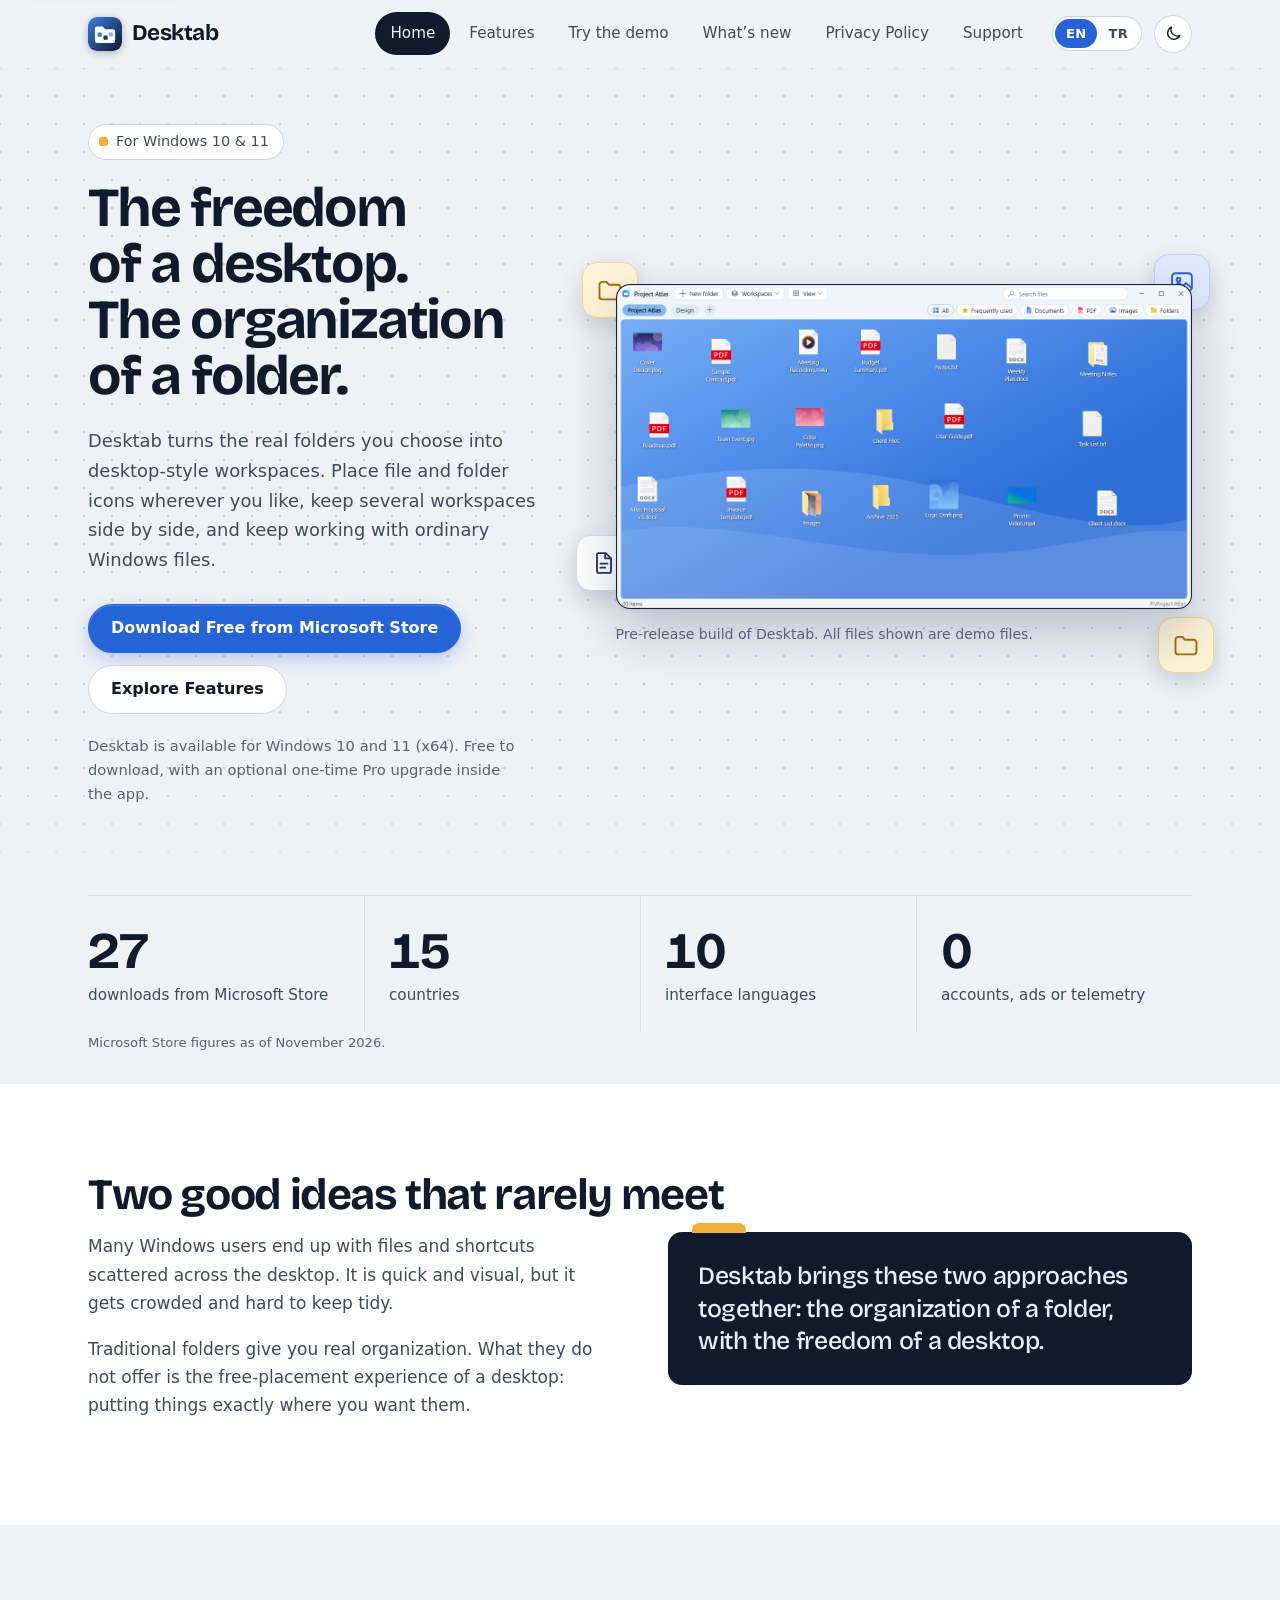
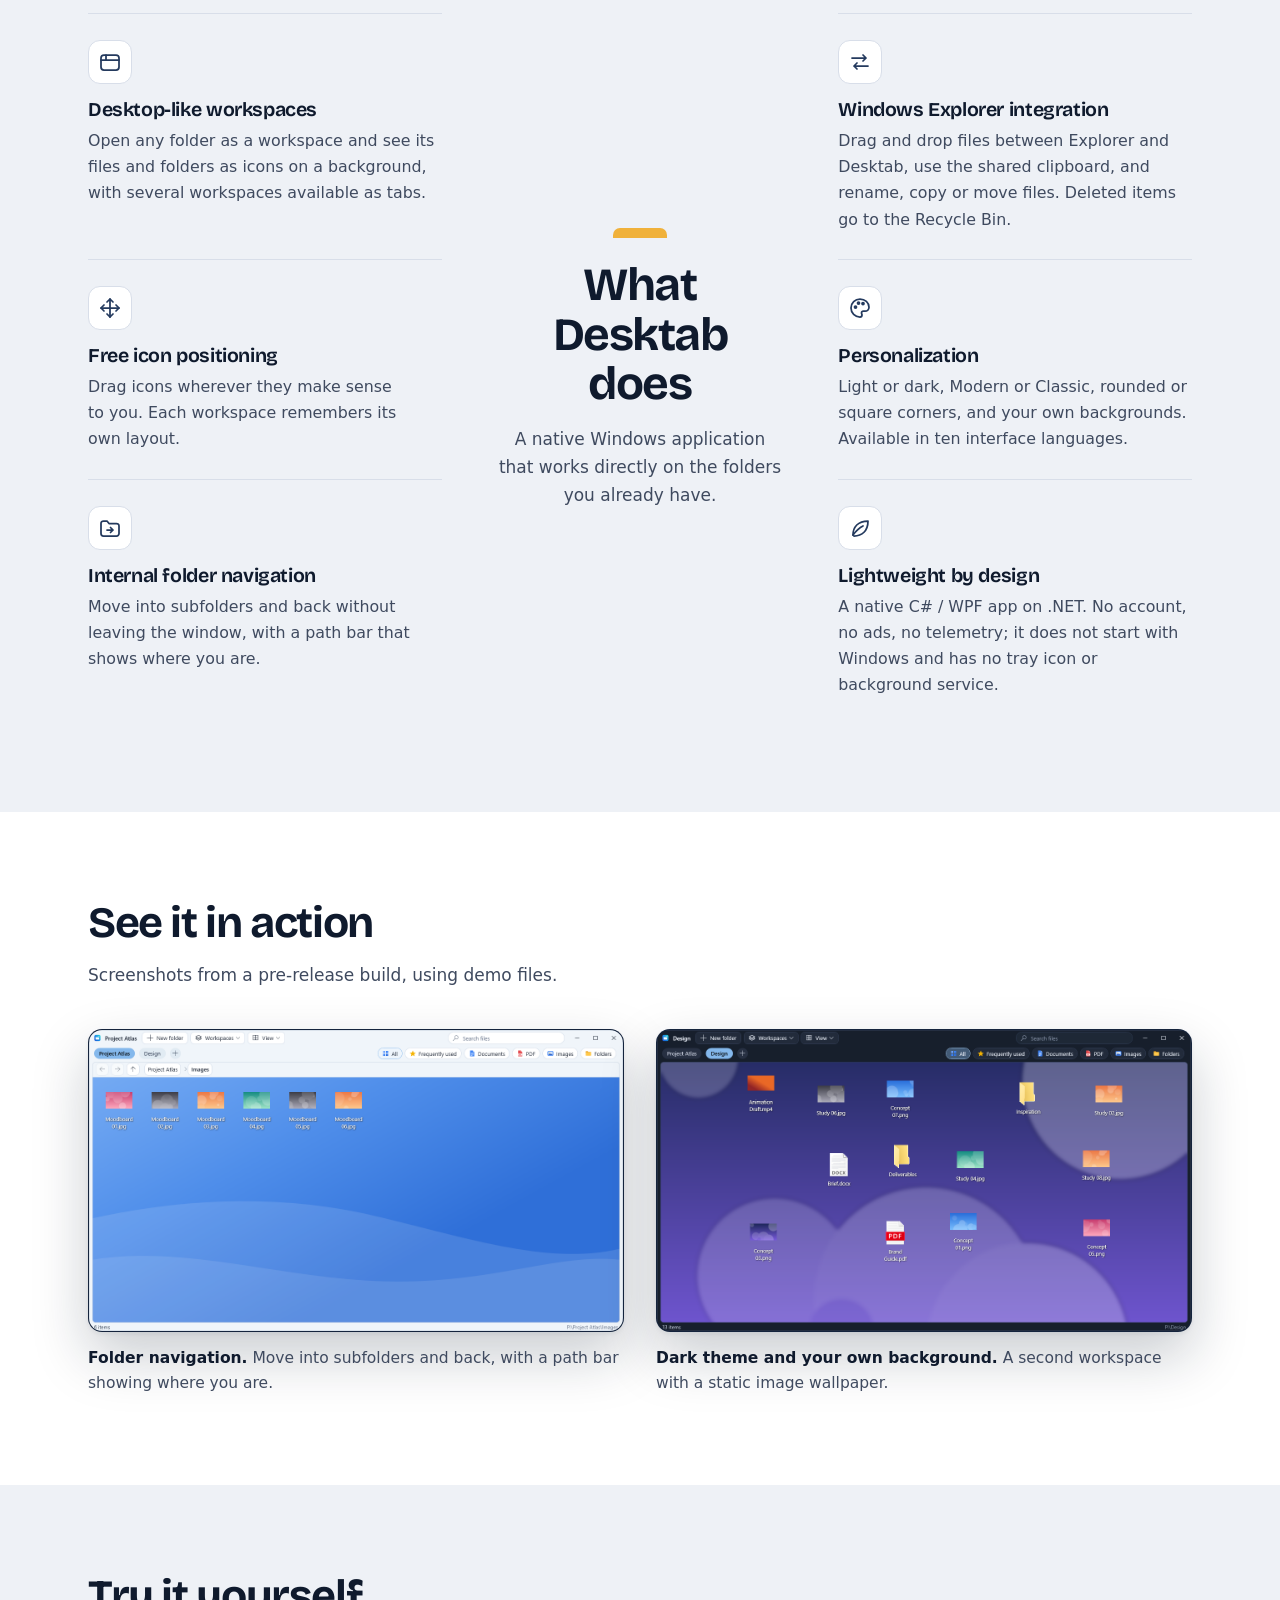
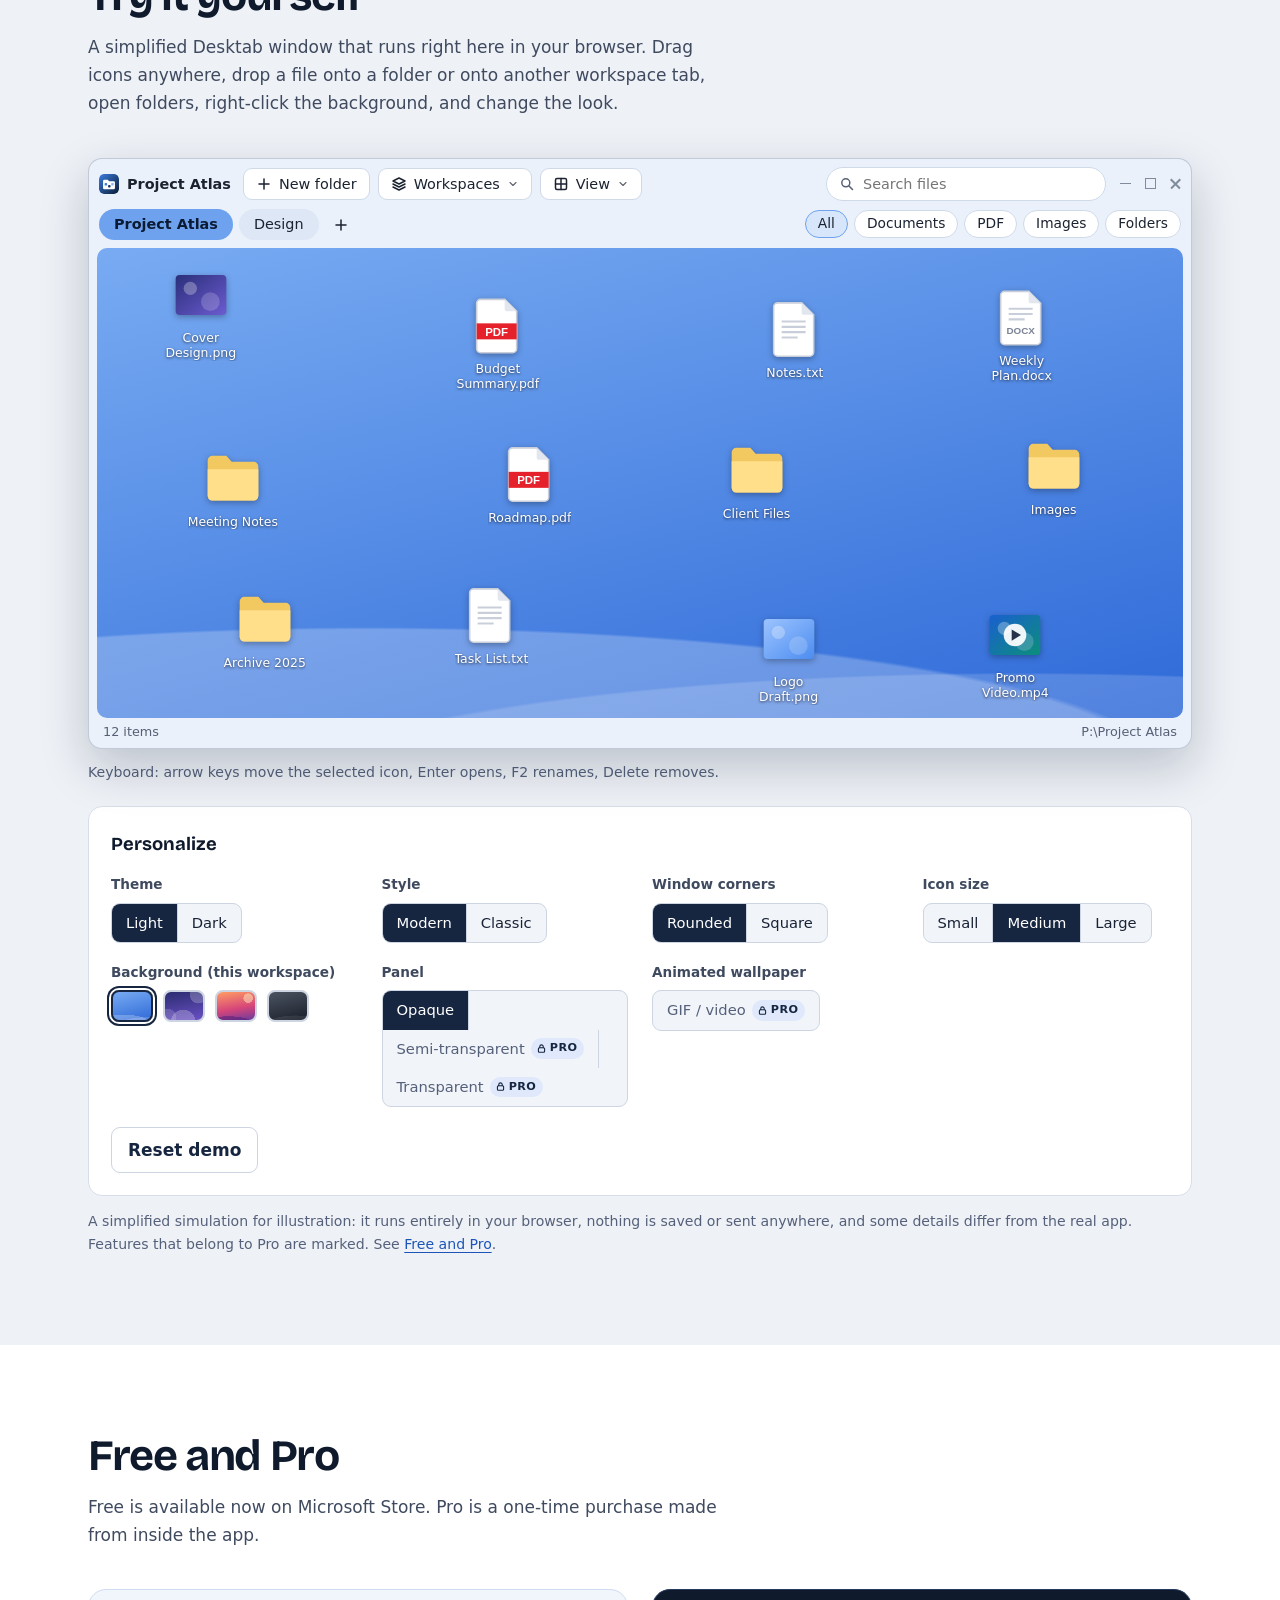
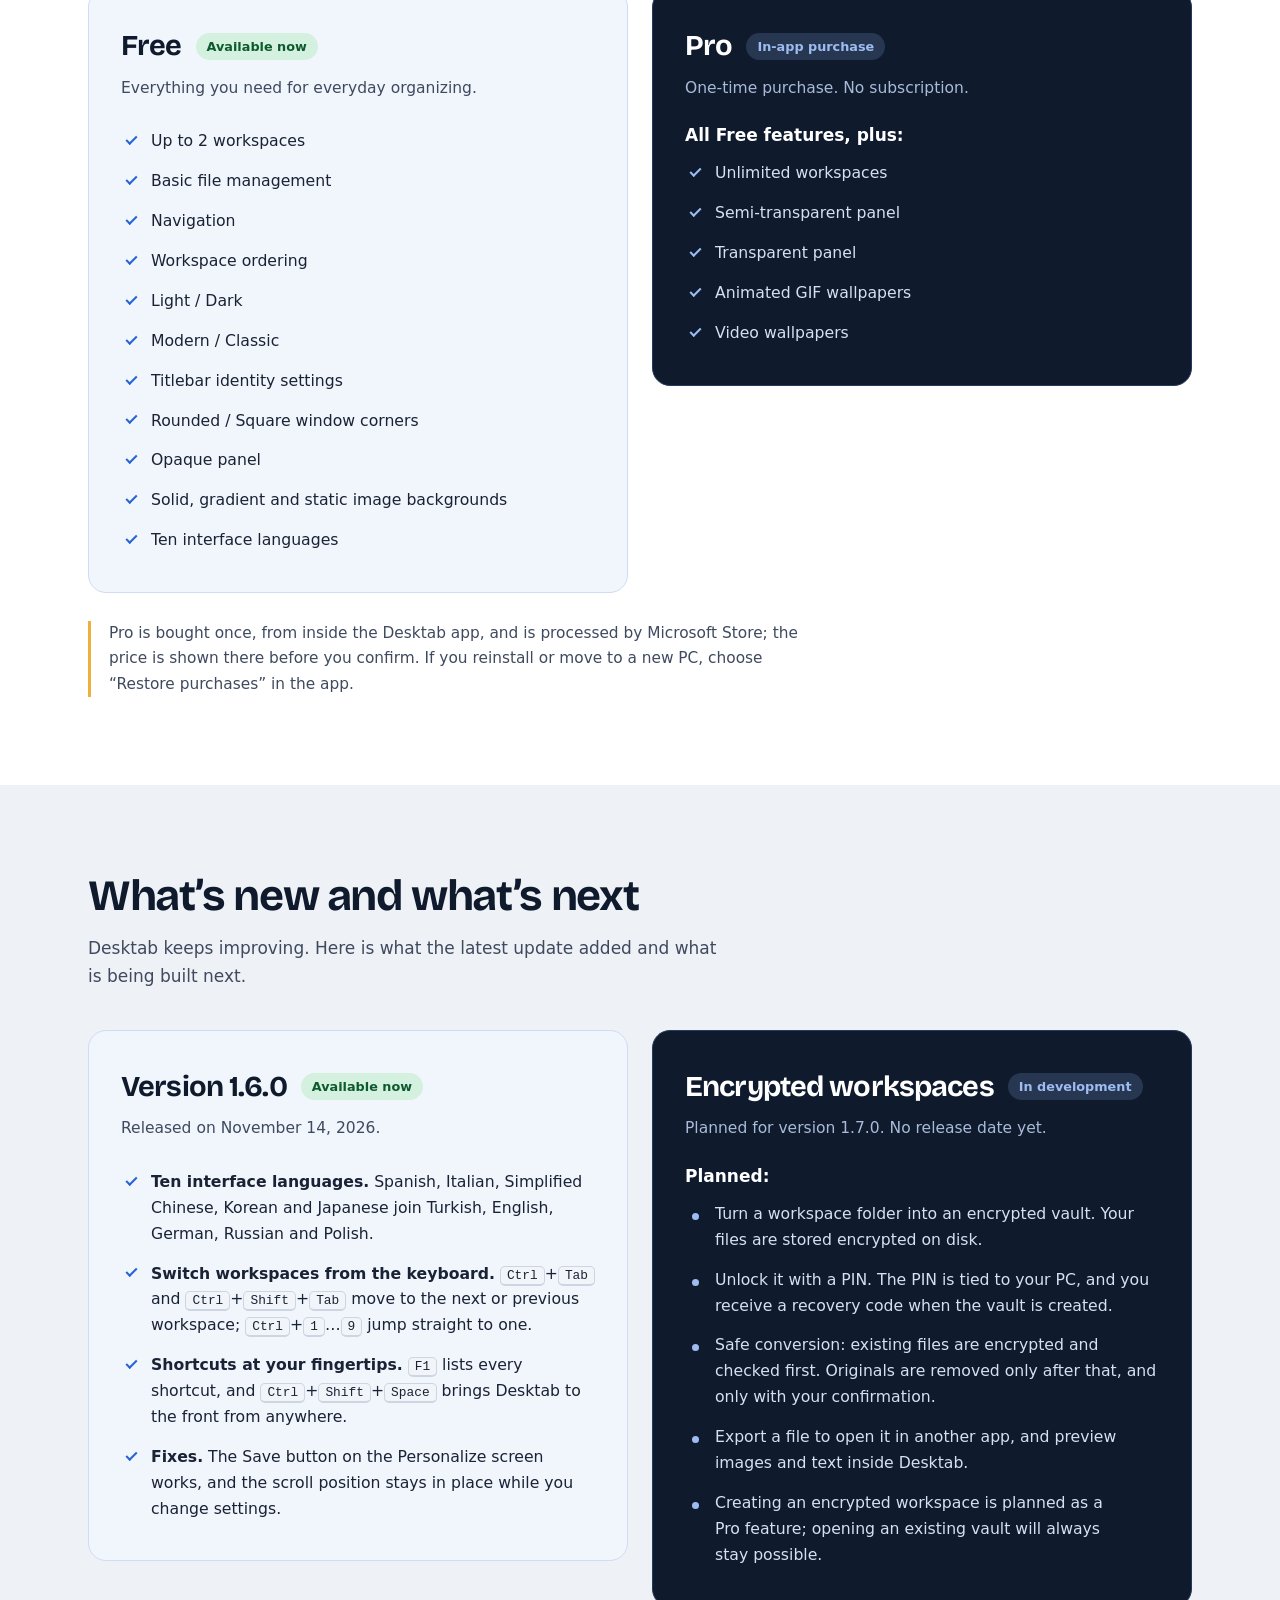
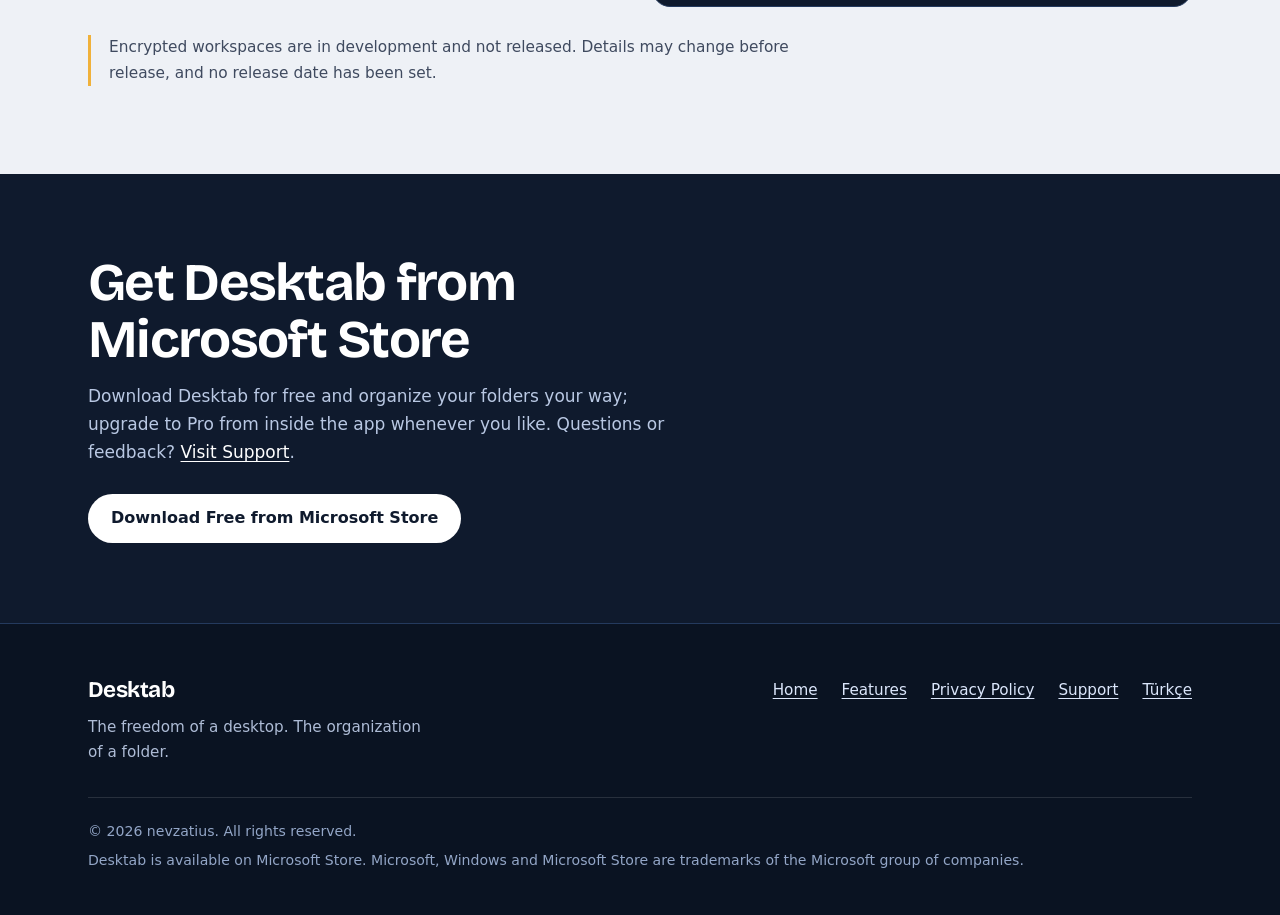
==== commit 2cede09e: "Add What's new section, 10 languages" ====
--- a/docs/index.html
+++ b/docs/index.html
@@ -23,7 +23,7 @@
   <link rel="icon" type="image/svg+xml" href="assets/images/favicon.svg">
   <link rel="preload" href="assets/fonts/bricolage-grotesque-latin-wght-normal.woff2" as="font" type="font/woff2" crossorigin>
   <script src="assets/theme.js?v=20261107-theme"></script>
-  <link rel="stylesheet" href="assets/styles.css?v=20261107-theme">
+  <link rel="stylesheet" href="assets/styles.css?v=20261116-new">
   <link rel="stylesheet" href="assets/demo.css?v=20261107-theme">
 </head>
 <body>
@@ -37,6 +37,7 @@
           <li><a href="./" aria-current="page">Home</a></li>
           <li><a href="#features">Features</a></li>
           <li><a href="#demo">Try the demo</a></li>
+          <li><a href="#whats-new">What’s new</a></li>
           <li><a href="privacy/">Privacy Policy</a></li>
           <li><a href="support/">Support</a></li>
         </ul>
@@ -81,7 +82,7 @@
 
 
     <!-- Highlights -->
-    <section class="stats" aria-label="Highlights"><div class="container"><ul><li><strong>27</strong><span>downloads from Microsoft Store</span></li><li><strong>15</strong><span>countries</span></li><li><strong>5</strong><span>interface languages</span></li><li><strong>0</strong><span>accounts, ads or telemetry</span></li></ul><p class="stats-note">Microsoft Store figures as of November 2026.</p></div></section>
+    <section class="stats" aria-label="Highlights"><div class="container"><ul><li><strong>27</strong><span>downloads from Microsoft Store</span></li><li><strong>15</strong><span>countries</span></li><li><strong>10</strong><span>interface languages</span></li><li><strong>0</strong><span>accounts, ads or telemetry</span></li></ul><p class="stats-note">Microsoft Store figures as of November 2026.</p></div></section>
 
     <!-- B — The problem -->
     <section aria-labelledby="problem-title">
@@ -128,7 +129,7 @@
           <li class="card">
             <span class="icon-box"><svg class="icon" viewBox="0 0 24 24" aria-hidden="true" focusable="false"><path d="M12 3a9 9 0 1 0 0 18c1.4 0 2-1 2-2 0-.8-.5-1.3-.5-2 0-1 .8-1.8 1.8-1.8H17a4 4 0 0 0 4-4C21 6.6 17 3 12 3z"/><circle cx="7.5" cy="11" r="1" fill="currentColor"/><circle cx="10.5" cy="7" r="1" fill="currentColor"/><circle cx="15" cy="7.5" r="1" fill="currentColor"/></svg></span>
             <h3>Personalization</h3>
-            <p>Light or dark, Modern or Classic, rounded or square corners, and your own backgrounds. Available in five interface languages.</p>
+            <p>Light or dark, Modern or Classic, rounded or square corners, and your own backgrounds. Available in ten interface languages.</p>
           </li>
           <li class="card">
             <span class="icon-box"><svg class="icon" viewBox="0 0 24 24" aria-hidden="true" focusable="false"><path d="M5 19c0-8 5-14 15-14 0 10-6 15-14 15"/><path d="M5 19c3-4 6-7 10-9"/></svg></span>
@@ -192,7 +193,7 @@
               <li>Rounded / Square window corners</li>
               <li>Opaque panel</li>
               <li>Solid, gradient and static image backgrounds</li>
-              <li>Five interface languages</li>
+              <li>Ten interface languages</li>
             </ul>
           </article>
           <article class="plan pro" aria-labelledby="pro-title">
@@ -209,6 +210,39 @@
           </article>
         </div>
         <p class="plan-note">Pro is bought once, from inside the Desktab app, and is processed by Microsoft Store; the price is shown there before you confirm. If you reinstall or move to a new PC, choose “Restore purchases” in the app.</p>
+      </div>
+    </section>
+
+    <!-- What's new / coming soon -->
+    <section id="whats-new" class="alt" aria-labelledby="new-title">
+      <div class="container">
+        <h2 id="new-title">What’s new and what’s next</h2>
+        <p class="section-intro">Desktab keeps improving. Here is what the latest update added and what is being built next.</p>
+        <div class="plans">
+          <article class="plan" aria-labelledby="v160-title">
+            <h3 id="v160-title">Version 1.6.0 <span class="badge">Available now</span></h3>
+            <p class="sub">Released on November 14, 2026.</p>
+            <ul>
+              <li><strong>Ten interface languages.</strong> Spanish, Italian, Simplified Chinese, Korean and Japanese join Turkish, English, German, Russian and Polish.</li>
+              <li><strong>Switch workspaces from the keyboard.</strong> <kbd>Ctrl</kbd>+<kbd>Tab</kbd> and <kbd>Ctrl</kbd>+<kbd>Shift</kbd>+<kbd>Tab</kbd> move to the next or previous workspace; <kbd>Ctrl</kbd>+<kbd>1</kbd>…<kbd>9</kbd> jump straight to one.</li>
+              <li><strong>Shortcuts at your fingertips.</strong> <kbd>F1</kbd> lists every shortcut, and <kbd>Ctrl</kbd>+<kbd>Shift</kbd>+<kbd>Space</kbd> brings Desktab to the front from anywhere.</li>
+              <li><strong>Fixes.</strong> The Save button on the Personalize screen works, and the scroll position stays in place while you change settings.</li>
+            </ul>
+          </article>
+          <article class="plan pro soon" aria-labelledby="v170-title">
+            <h3 id="v170-title">Encrypted workspaces <span class="badge">In development</span></h3>
+            <p class="sub">Planned for version 1.7.0. No release date yet.</p>
+            <p class="includes">Planned:</p>
+            <ul>
+              <li>Turn a workspace folder into an encrypted vault. Your files are stored encrypted on disk.</li>
+              <li>Unlock it with a PIN. The PIN is tied to your PC, and you receive a recovery code when the vault is created.</li>
+              <li>Safe conversion: existing files are encrypted and checked first. Originals are removed only after that, and only with your confirmation.</li>
+              <li>Export a file to open it in another app, and preview images and text inside Desktab.</li>
+              <li>Creating an encrypted workspace is planned as a Pro feature; opening an existing vault will always stay possible.</li>
+            </ul>
+          </article>
+        </div>
+        <p class="plan-note">Encrypted workspaces are in development and not released. Details may change before release, and no release date has been set.</p>
       </div>
     </section>
 
--- a/docs/assets/styles.css
+++ b/docs/assets/styles.css
@@ -609,6 +609,11 @@
 .cta-band .btn-primary { background: #fff; color: #0f1a2d; box-shadow: none; }
 .cta-band .btn-primary:hover { background: #dfe9fb; color: #0f1a2d; box-shadow: none; }
 .cta-band :focus-visible, .site-footer :focus-visible { outline-color: var(--sky); }
+
+/* What's new */
+kbd { padding: 1px 6px; border: 1px solid var(--gray-300); border-bottom-width: 2px; border-radius: 5px; background: var(--gray-100); color: var(--gray-900); font-family: var(--mono); font-size: 0.82em; white-space: nowrap; }
+.plan.soon li::before { left: 7px; top: 1.2em; width: 7px; height: 7px; border: 0; border-radius: 50%; background: var(--blue-300); transform: none; }
+.plan li strong { color: inherit; }
 
 /* ---------- Document pages (privacy, support) ---------- */
 
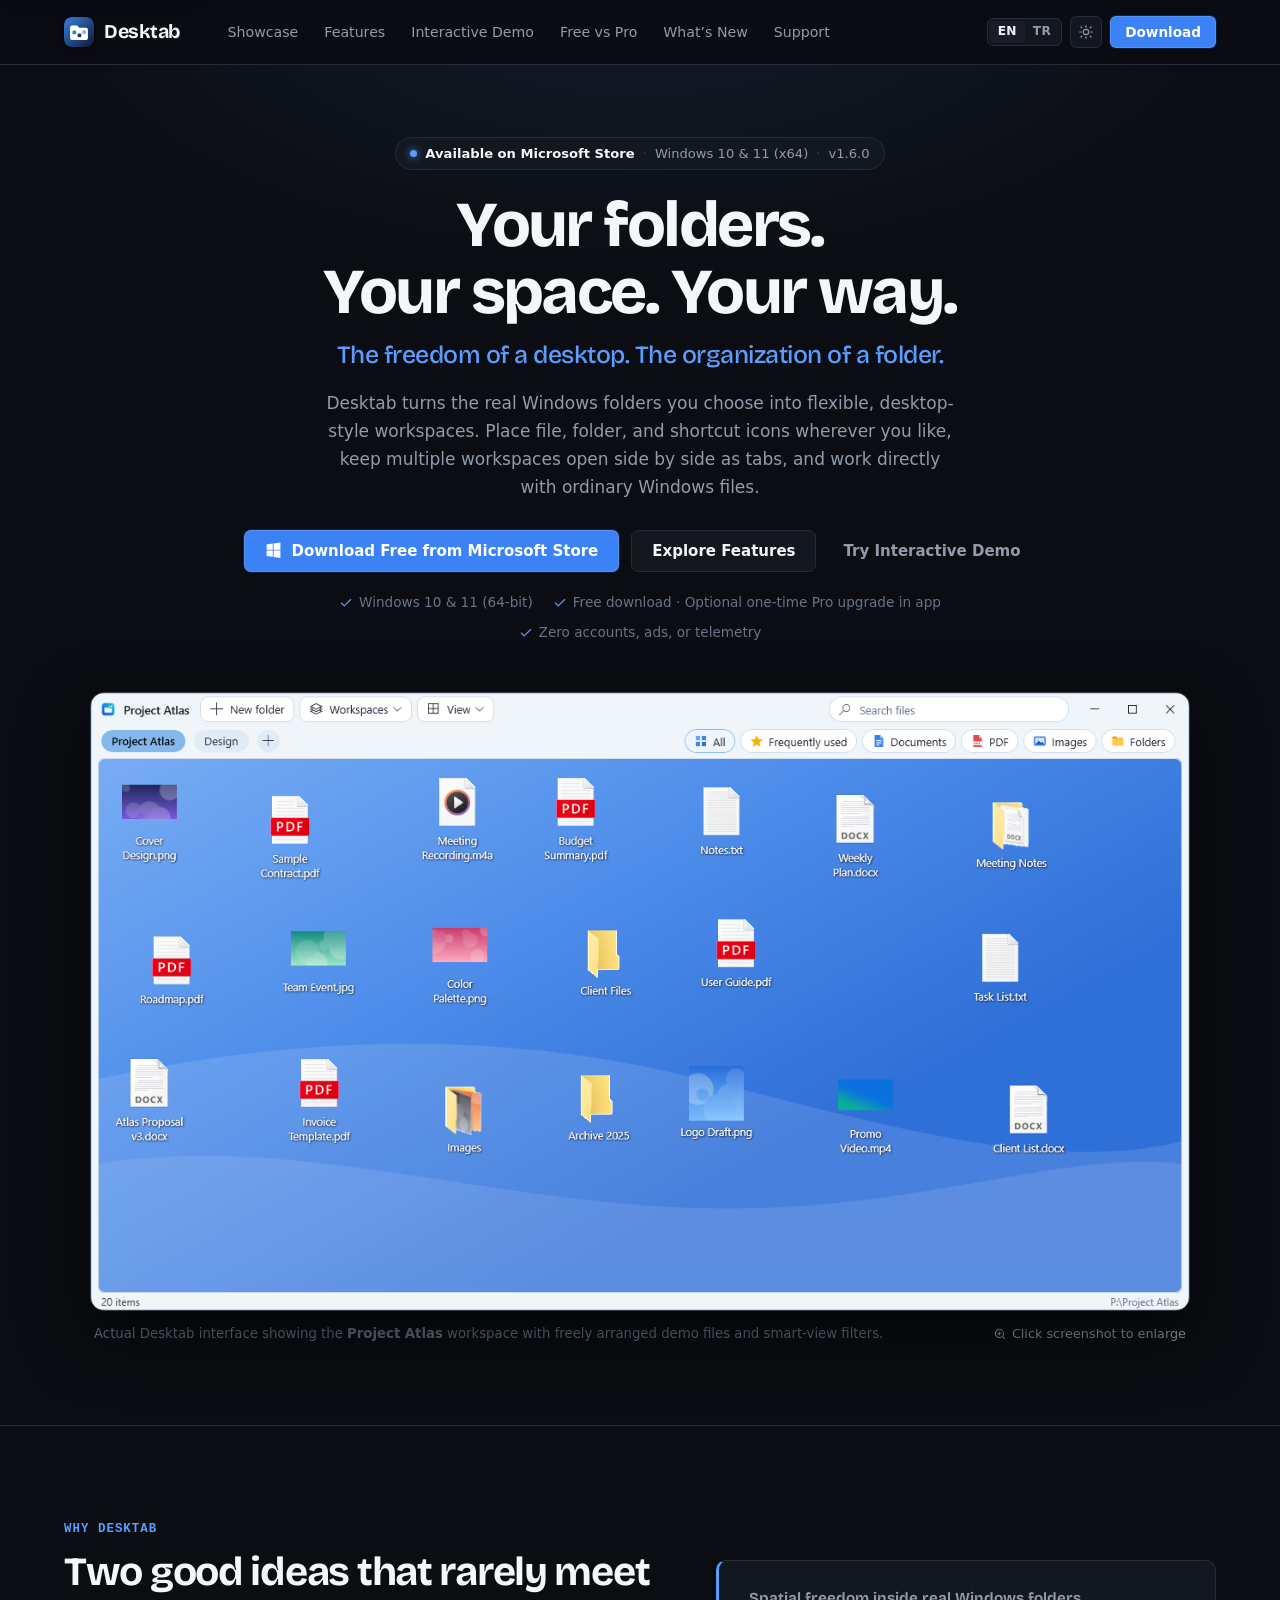
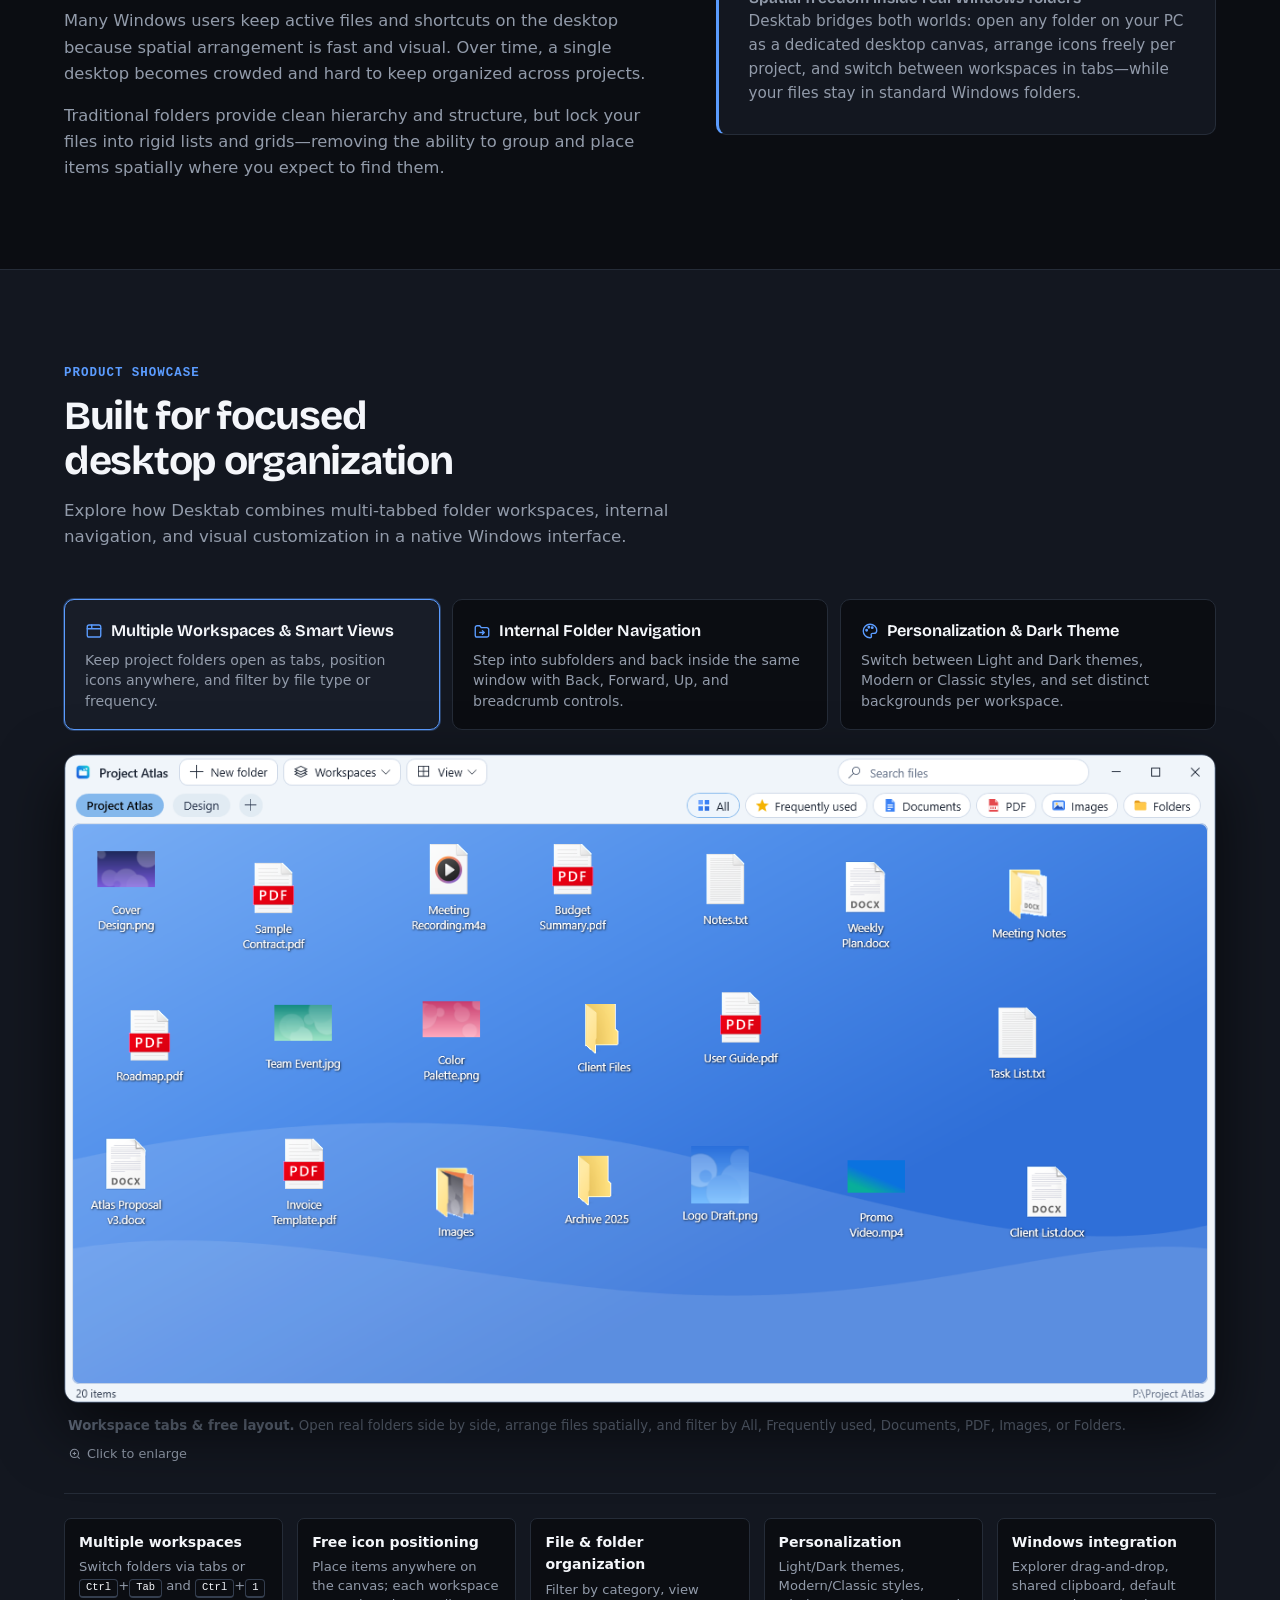
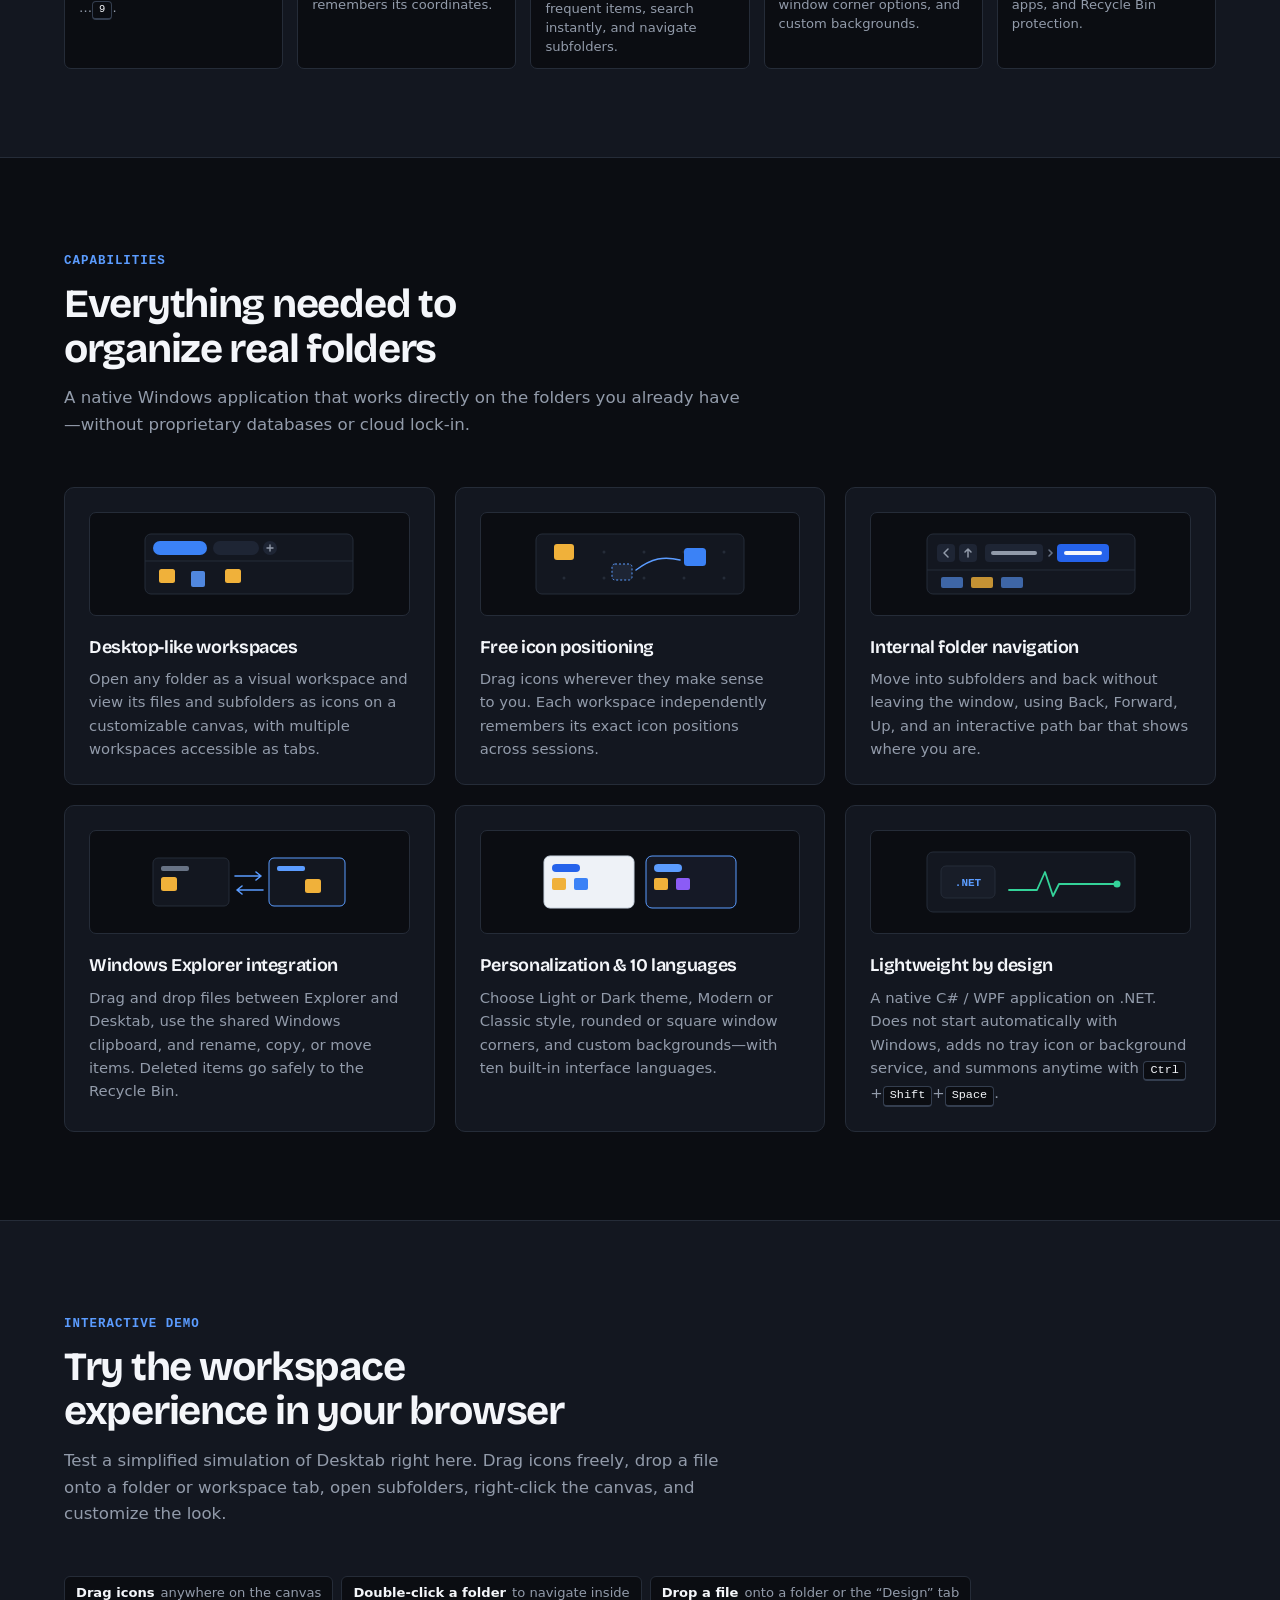
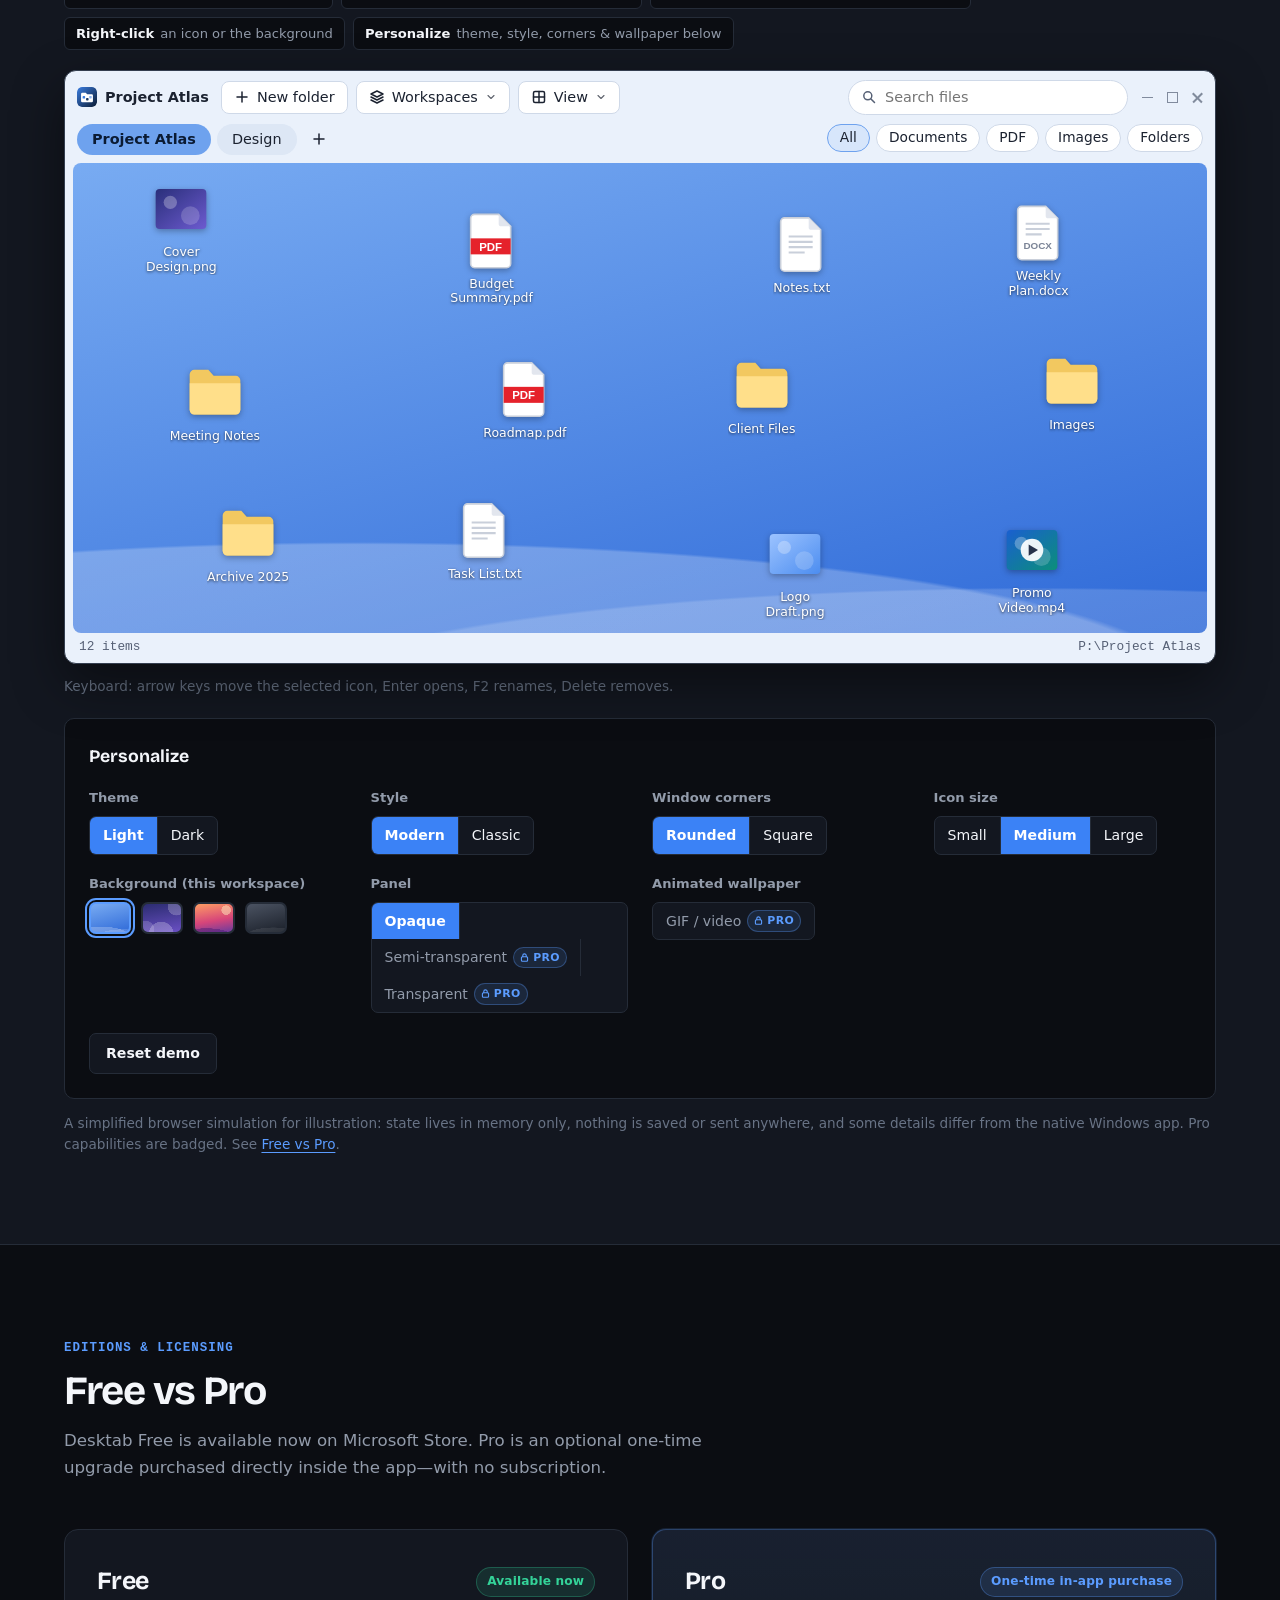
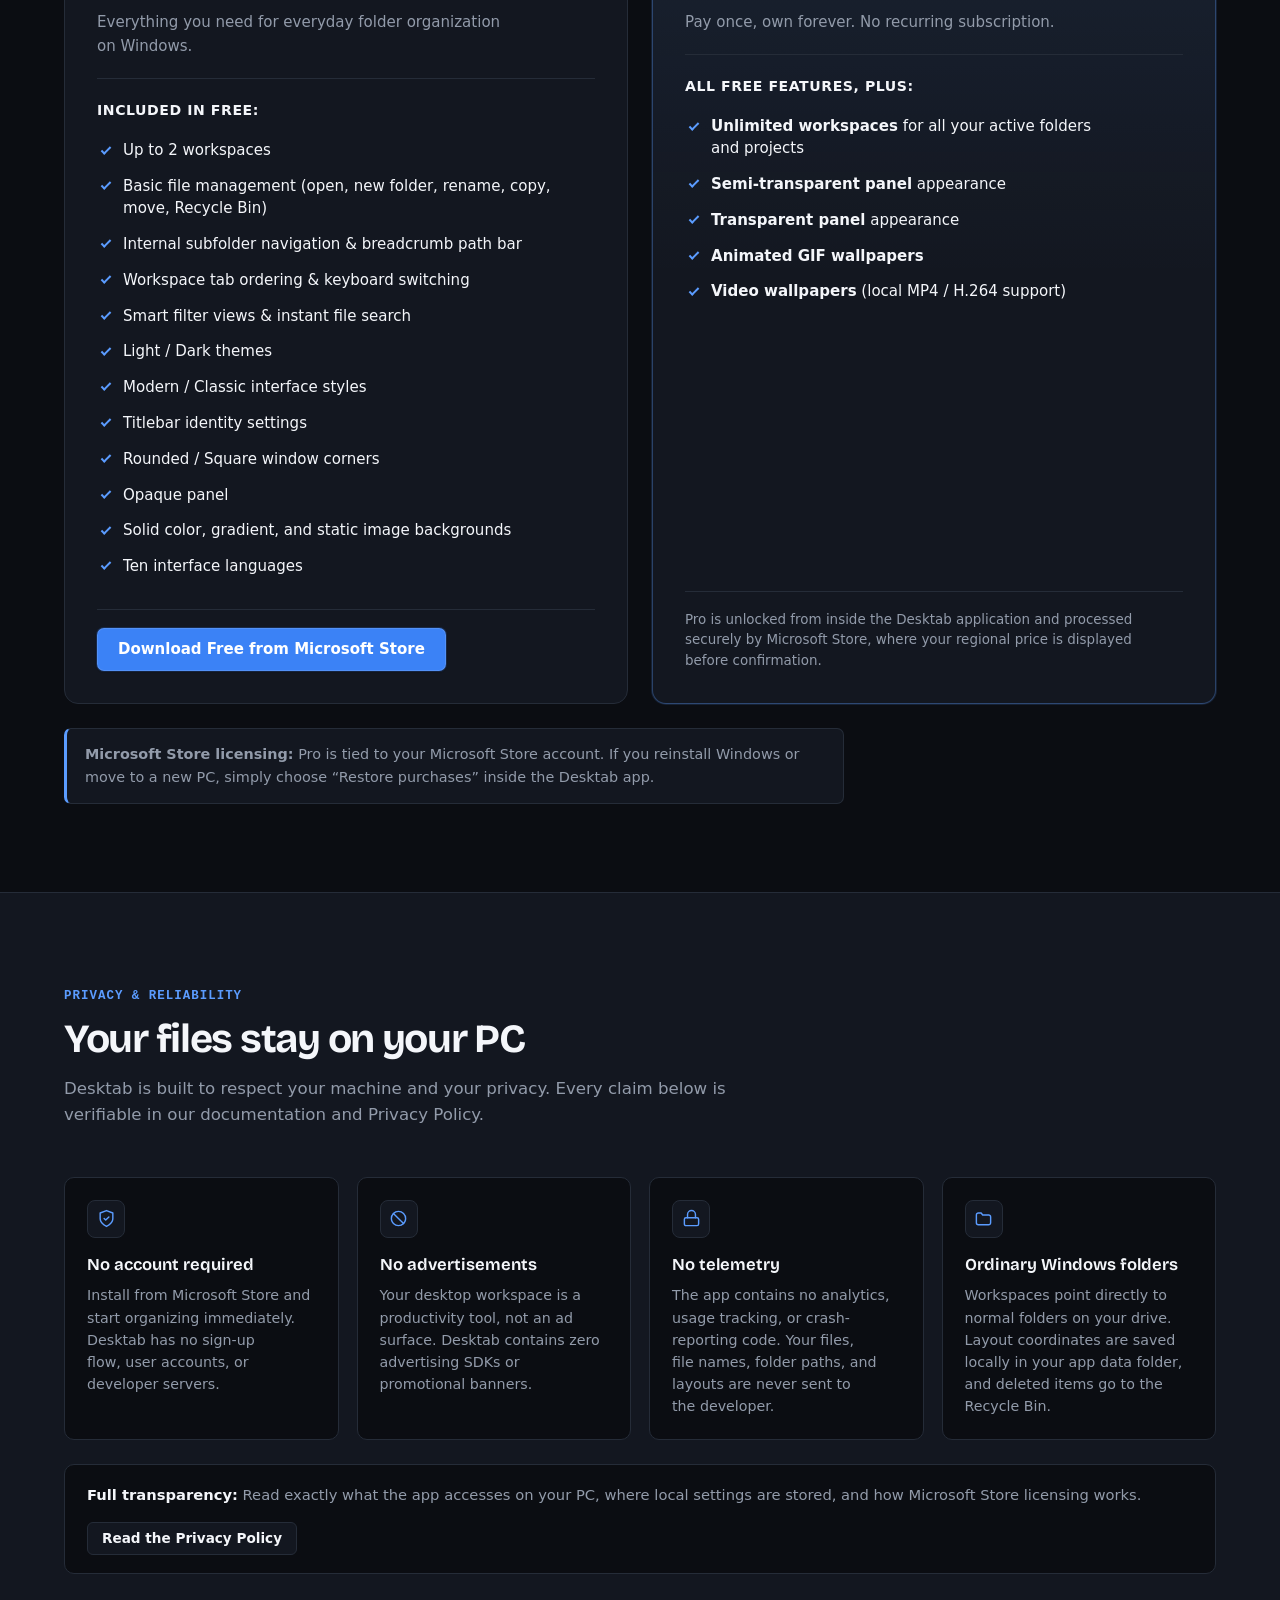
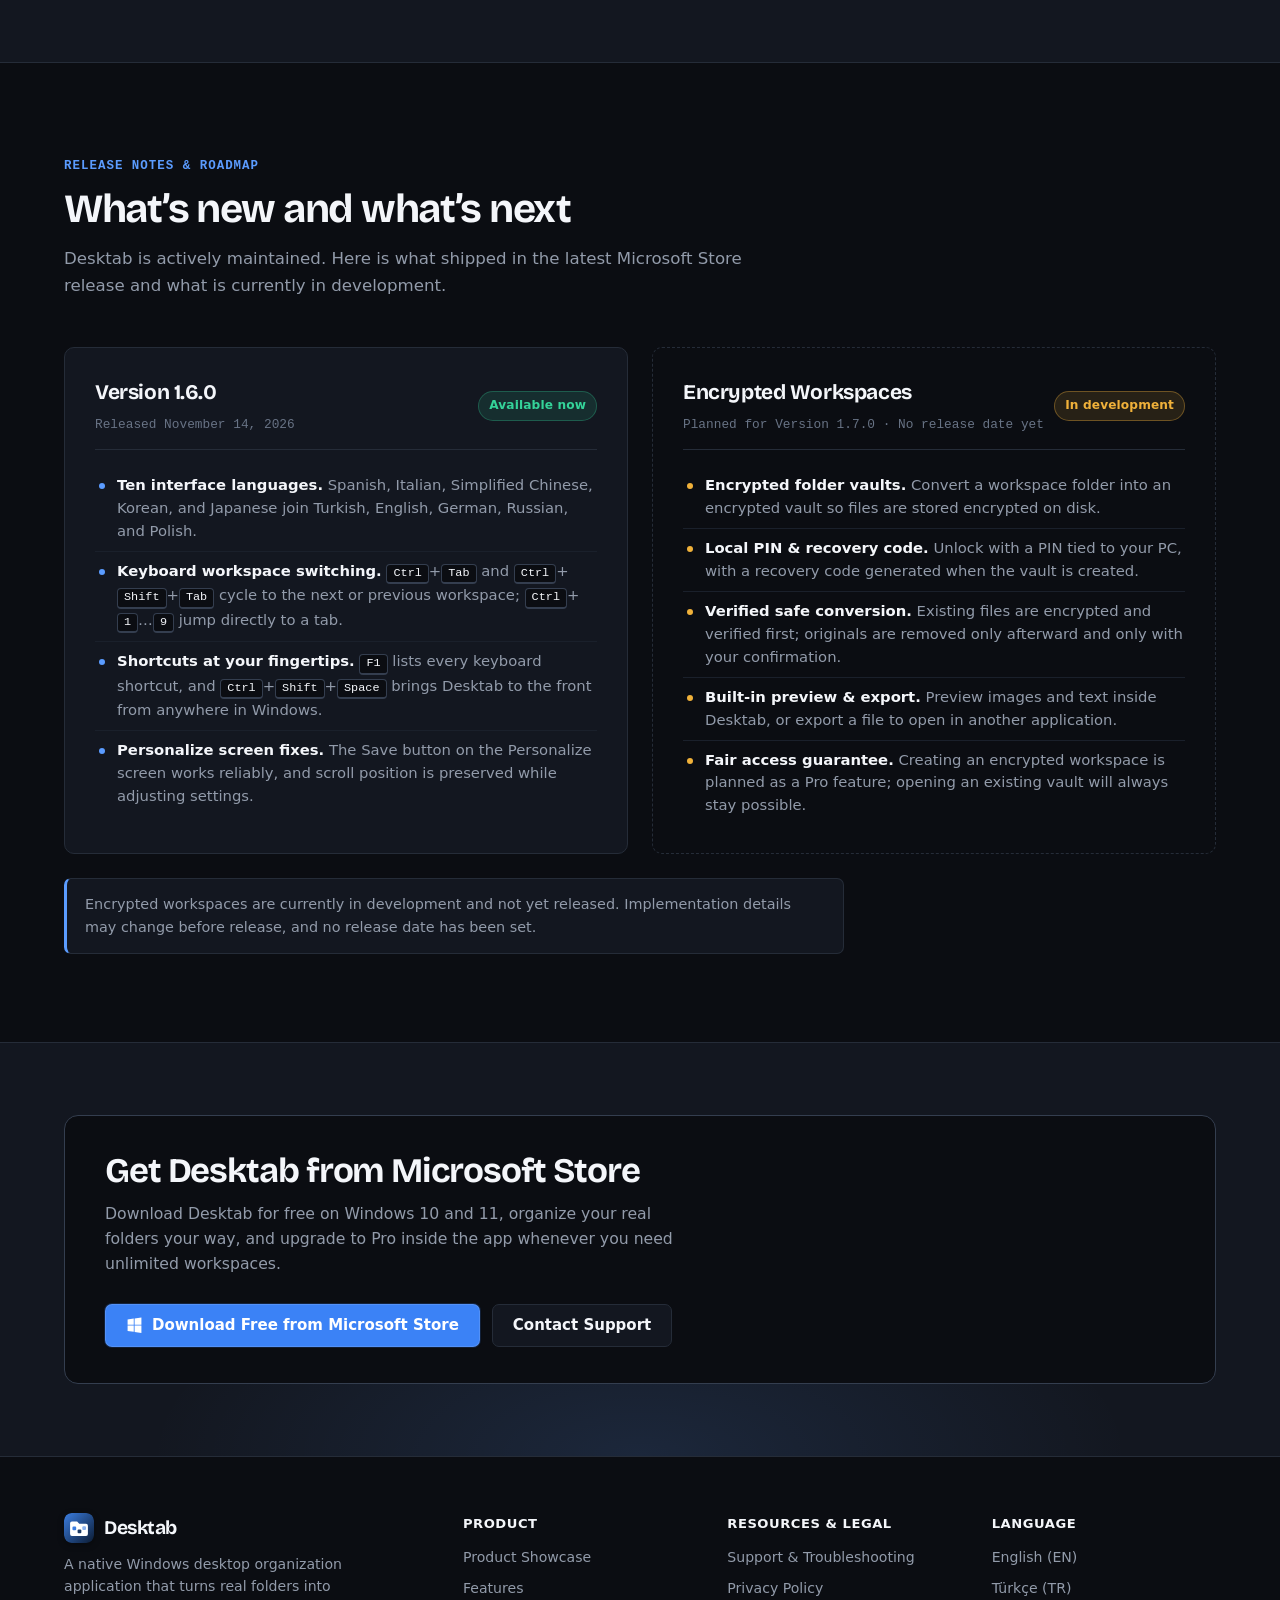
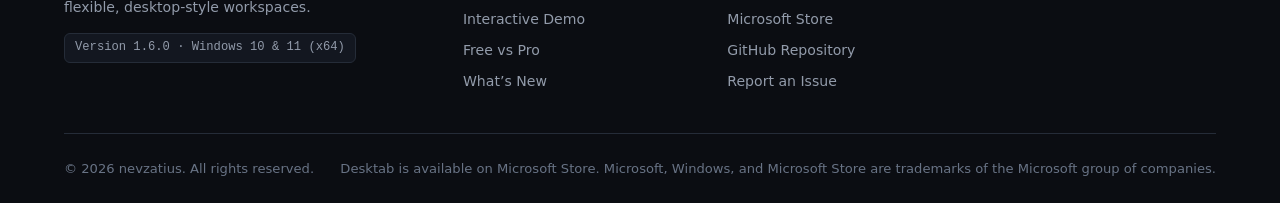
==== commit eb893b81: "Redesign Desktab website and improve production readiness" ====
--- a/docs/index.html
+++ b/docs/index.html
@@ -1,283 +1,622 @@
 <!doctype html>
-<html lang="en">
+<html lang="en" data-theme="dark">
 <head>
   <meta charset="utf-8">
   <meta name="viewport" content="width=device-width, initial-scale=1">
-  <title>Desktab — The freedom of a desktop. The organization of a folder.</title>
-  <meta name="description" content="Desktab is a native Windows app that turns real folders into desktop-style workspaces with freely positioned icons. Download Free from Microsoft Store.">
+  <title>Desktab — Your folders. Your space. Your way.</title>
+  <meta name="description" content="Desktab is a native Windows desktop organization app that turns real folders into flexible, desktop-style workspaces with freely positioned icons. Download Free from Microsoft Store.">
   <link rel="canonical" href="https://nevzatius.github.io/desktab-site/">
   <link rel="alternate" hreflang="en" href="https://nevzatius.github.io/desktab-site/">
   <link rel="alternate" hreflang="tr" href="https://nevzatius.github.io/desktab-site/tr/">
   <link rel="alternate" hreflang="x-default" href="https://nevzatius.github.io/desktab-site/">
   <meta property="og:type" content="website">
   <meta property="og:site_name" content="Desktab">
-  <meta property="og:title" content="Desktab — The freedom of a desktop. The organization of a folder.">
-  <meta property="og:description" content="A native Windows app that turns real folders into desktop-style workspaces. Free to download from Microsoft Store, with an optional one-time Pro upgrade.">
+  <meta property="og:title" content="Desktab — Your folders. Your space. Your way.">
+  <meta property="og:description" content="The freedom of a desktop. The organization of a folder. A native Windows app that turns real folders into desktop-style workspaces. Available on Microsoft Store.">
   <meta property="og:url" content="https://nevzatius.github.io/desktab-site/">
   <meta property="og:locale" content="en_US">
   <meta property="og:locale:alternate" content="tr_TR">
   <meta property="og:image" content="https://nevzatius.github.io/desktab-site/assets/images/og-image.png">
-  <meta property="og:image:alt" content="Desktab wordmark with the tagline: The freedom of a desktop. The organization of a folder.">
+  <meta property="og:image:alt" content="Desktab for Windows: The freedom of a desktop. The organization of a folder.">
   <meta name="twitter:card" content="summary_large_image">
-  <meta name="theme-color" content="#eef1f6">
+  <meta name="theme-color" content="#0B0D12">
   <link rel="icon" type="image/svg+xml" href="assets/images/favicon.svg">
   <link rel="preload" href="assets/fonts/bricolage-grotesque-latin-wght-normal.woff2" as="font" type="font/woff2" crossorigin>
-  <script src="assets/theme.js?v=20261107-theme"></script>
-  <link rel="stylesheet" href="assets/styles.css?v=20261116-new">
-  <link rel="stylesheet" href="assets/demo.css?v=20261107-theme">
+  <script src="assets/theme.js?v=20261116-v2"></script>
+  <link rel="stylesheet" href="assets/styles.css?v=20261116-v2">
+  <link rel="stylesheet" href="assets/demo.css?v=20261116-v2">
 </head>
 <body>
   <a class="skip-link" href="#main">Skip to content</a>
 
+  <!-- A. Navigation -->
   <header class="site-header">
     <div class="container">
-      <a class="brand" href="./" aria-label="Desktab — home"><svg class="brand-mark" viewBox="0 0 64 64" aria-hidden="true" focusable="false"><defs><linearGradient id="dt-bg" x1="0" y1="0" x2="1" y2="1"><stop offset="0" stop-color="#3b7de0"/><stop offset="1" stop-color="#0b1b33"/></linearGradient></defs><rect width="64" height="64" rx="15" fill="url(#dt-bg)"/><path d="M13 22a4 4 0 0 1 4-4h11l4.5 5H47a4 4 0 0 1 4 4v18a4 4 0 0 1-4 4H17a4 4 0 0 1-4-4z" fill="#fff"/><rect x="18" y="29" width="8" height="8" rx="2.2" fill="#3b7de0"/><rect x="29" y="35" width="8" height="8" rx="2.2" fill="#1b3a66"/><rect x="39" y="28.5" width="8" height="8" rx="2.2" fill="#8db4f0"/></svg>Desktab</a>
-      <nav class="site-nav" aria-label="Main">
+      <a class="brand" href="./" aria-label="Desktab — home">
+        <svg class="brand-mark" viewBox="0 0 64 64" aria-hidden="true" focusable="false"><defs><linearGradient id="dt-bg" x1="0" y1="0" x2="1" y2="1"><stop offset="0" stop-color="#3b7de0"/><stop offset="1" stop-color="#0b1b33"/></linearGradient></defs><rect width="64" height="64" rx="15" fill="url(#dt-bg)"/><path d="M13 22a4 4 0 0 1 4-4h11l4.5 5H47a4 4 0 0 1 4 4v18a4 4 0 0 1-4 4H17a4 4 0 0 1-4-4z" fill="#fff"/><rect x="18" y="29" width="8" height="8" rx="2.2" fill="#3b7de0"/><rect x="29" y="35" width="8" height="8" rx="2.2" fill="#1b3a66"/><rect x="39" y="28.5" width="8" height="8" rx="2.2" fill="#8db4f0"/></svg>
+        <span>Desktab</span>
+      </a>
+
+      <button type="button" class="nav-toggle" id="nav-toggle" aria-expanded="false" aria-controls="site-nav" aria-label="Open menu">
+        <svg class="i-menu" viewBox="0 0 24 24" aria-hidden="true" focusable="false"><path d="M4 7h16M4 12h16M4 17h16"/></svg>
+        <svg class="i-close" viewBox="0 0 24 24" aria-hidden="true" focusable="false"><path d="M6 6l12 12M18 6 6 18"/></svg>
+      </button>
+
+      <nav class="site-nav" id="site-nav" aria-label="Main">
         <ul>
-          <li><a href="./" aria-current="page">Home</a></li>
+          <li><a href="#showcase">Showcase</a></li>
           <li><a href="#features">Features</a></li>
-          <li><a href="#demo">Try the demo</a></li>
-          <li><a href="#whats-new">What’s new</a></li>
-          <li><a href="privacy/">Privacy Policy</a></li>
+          <li><a href="#demo">Interactive Demo</a></li>
+          <li><a href="#plans">Free vs Pro</a></li>
+          <li><a href="#whats-new">What’s New</a></li>
           <li><a href="support/">Support</a></li>
         </ul>
-        <div class="lang-switch" role="group" aria-label="Language">
-          <span lang="en" aria-current="true">EN</span>
-          <a href="tr/" lang="tr" hreflang="tr" aria-label="Türkçe">TR</a>
-        </div>
-          <button type="button" class="theme-toggle" id="theme-toggle" aria-pressed="false" aria-label="Switch to dark theme"><svg class="i-moon" viewBox="0 0 24 24" aria-hidden="true" focusable="false"><path d="M20 14.5A8 8 0 0 1 9.5 4a8 8 0 1 0 10.5 10.5z"/></svg><svg class="i-sun" viewBox="0 0 24 24" aria-hidden="true" focusable="false"><circle cx="12" cy="12" r="4"/><path d="M12 2.5v2.2M12 19.3v2.2M4.2 4.2l1.6 1.6M18.2 18.2l1.6 1.6M2.5 12h2.2M19.3 12h2.2M4.2 19.8l1.6-1.6M18.2 5.8l1.6-1.6"/></svg></button>
+        <div class="nav-actions">
+          <div class="lang-switch" role="group" aria-label="Language">
+            <span lang="en" aria-current="true">EN</span>
+            <a href="tr/" lang="tr" hreflang="tr" aria-label="Türkçe">TR</a>
+          </div>
+          <button type="button" class="theme-toggle" id="theme-toggle" aria-pressed="true" aria-label="Switch to light theme">
+            <svg class="i-moon" viewBox="0 0 24 24" aria-hidden="true" focusable="false"><path d="M20 14.5A8 8 0 0 1 9.5 4a8 8 0 1 0 10.5 10.5z"/></svg>
+            <svg class="i-sun" viewBox="0 0 24 24" aria-hidden="true" focusable="false"><circle cx="12" cy="12" r="4"/><path d="M12 2.5v2.2M12 19.3v2.2M4.2 4.2l1.6 1.6M18.2 18.2l1.6 1.6M2.5 12h2.2M19.3 12h2.2M4.2 19.8l1.6-1.6M18.2 5.8l1.6-1.6"/></svg>
+          </button>
+          <a class="btn btn-primary btn-sm" href="https://apps.microsoft.com/detail/9P05F9J6TJ1R">Download</a>
+        </div>
       </nav>
     </div>
   </header>
 
   <main id="main">
-    <!-- A — Hero -->
+    <!-- B. Hero Section -->
     <section class="hero" aria-labelledby="hero-title">
       <div class="container">
-        <div>
-          <p class="eyebrow">For Windows 10 &amp; 11</p>
-          <h1 id="hero-title" class="tagline"><span class="sr-only">Desktab. </span><span>The freedom of a desktop.</span> <span>The organization of a folder.</span></h1>
-          <p class="lead">Desktab turns the real folders you choose into desktop-style workspaces. Place file and folder icons wherever you like, keep several workspaces side by side, and keep working with ordinary Windows files.</p>
+        <div class="hero-top">
+          <p class="eyebrow">
+            <span class="eyebrow-dot" aria-hidden="true"></span>
+            <strong>Available on Microsoft Store</strong>
+            <span class="eyebrow-sep" aria-hidden="true">·</span>
+            <span>Windows 10 &amp; 11 (x64)</span>
+            <span class="eyebrow-sep" aria-hidden="true">·</span>
+            <span>v1.6.0</span>
+          </p>
+          <h1 id="hero-title"><span class="sr-only">Desktab — </span><span class="nw">Your folders.</span> <span class="nw">Your space.</span> <span class="nw">Your way.</span></h1>
+          <p class="hero-subtitle">The freedom of a desktop. The organization of a folder.</p>
+          <p class="lead">Desktab turns the real Windows folders you choose into flexible, desktop-style workspaces. Place file, folder, and shortcut icons wherever you like, keep multiple workspaces open side by side as tabs, and work directly with ordinary Windows files.</p>
           <div class="hero-actions">
-            <a class="btn btn-primary" href="https://apps.microsoft.com/detail/9P05F9J6TJ1R">Download Free from Microsoft Store</a>
+            <a class="btn btn-primary" href="https://apps.microsoft.com/detail/9P05F9J6TJ1R">
+              <svg viewBox="0 0 16 16" aria-hidden="true" focusable="false"><path d="M1.5 2.3 7.3 1.5v5.8H1.5V2.3zm6.6-.9L14.5.5v6.8H8.1V1.4zM1.5 8.1h5.8v5.8l-5.8-.8V8.1zm6.6 0h6.4v6.9l-6.4-.9V8.1z"/></svg>
+              <span>Download Free from Microsoft Store</span>
+            </a>
             <a class="btn btn-secondary" href="#features">Explore Features</a>
-          </div>
-          <p class="status-note">Desktab is available for Windows 10 and 11 (x64). Free to download, with an optional one-time Pro upgrade inside the app.</p>
+            <a class="btn btn-ghost" href="#demo">Try Interactive Demo</a>
+          </div>
+          <ul class="hero-meta" aria-label="Product highlights">
+            <li>
+              <svg viewBox="0 0 24 24" aria-hidden="true"><path d="M20 6 9 17l-5-5"/></svg>
+              <span>Windows 10 &amp; 11 (64-bit)</span>
+            </li>
+            <li>
+              <svg viewBox="0 0 24 24" aria-hidden="true"><path d="M20 6 9 17l-5-5"/></svg>
+              <span>Free download · Optional one-time Pro upgrade in app</span>
+            </li>
+            <li>
+              <svg viewBox="0 0 24 24" aria-hidden="true"><path d="M20 6 9 17l-5-5"/></svg>
+              <span>Zero accounts, ads, or telemetry</span>
+            </li>
+          </ul>
         </div>
 
         <div class="hero-stage">
-          <div class="desk-icons" aria-hidden="true">
-            <span class="desk-icon folder"><svg viewBox="0 0 24 24" focusable="false"><path d="M3 7.5A2.5 2.5 0 0 1 5.5 5H9l2 2.5h7.5A2.5 2.5 0 0 1 21 10v7.5a2.5 2.5 0 0 1-2.5 2.5h-13A2.5 2.5 0 0 1 3 17.5z"/></svg></span>
-            <span class="desk-icon img"><svg viewBox="0 0 24 24" focusable="false"><rect x="3.5" y="4.5" width="17" height="15" rx="3"/><circle cx="9" cy="10" r="1.6"/><path d="m4 17 5-4.5 3.5 3 3-2.5 4.5 4"/></svg></span>
-            <span class="desk-icon"><svg viewBox="0 0 24 24" focusable="false"><path d="M7 3.5h6.5L18 8v11a1.5 1.5 0 0 1-1.5 1.5h-9A1.5 1.5 0 0 1 6 19V5a1.5 1.5 0 0 1 1-1.5z"/><path d="M13 3.5V8h5M9 12.5h6M9 16h4"/></svg></span>
-            <span class="desk-icon folder"><svg viewBox="0 0 24 24" focusable="false"><path d="M3 7.5A2.5 2.5 0 0 1 5.5 5H9l2 2.5h7.5A2.5 2.5 0 0 1 21 10v7.5a2.5 2.5 0 0 1-2.5 2.5h-13A2.5 2.5 0 0 1 3 17.5z"/></svg></span>
-          </div>
           <figure class="shot">
-          <div class="shot-frame"><a class="shot-link" href="assets/images/app-main-en.png" aria-label="Open full-size screenshot"><img src="assets/images/app-main-en.png" width="1280" height="720" alt="Desktab showing the Project Atlas workspace: file and folder icons placed freely on a blue background, with two workspace tabs and smart-view buttons above." fetchpriority="high"></a></div>
-          <figcaption>Pre-release build of Desktab. All files shown are demo files.</figcaption>
-        </figure>
-        </div>
-      </div>
-    </section>
-
-
-    <!-- Highlights -->
-    <section class="stats" aria-label="Highlights"><div class="container"><ul><li><strong>27</strong><span>downloads from Microsoft Store</span></li><li><strong>15</strong><span>countries</span></li><li><strong>10</strong><span>interface languages</span></li><li><strong>0</strong><span>accounts, ads or telemetry</span></li></ul><p class="stats-note">Microsoft Store figures as of November 2026.</p></div></section>
-
-    <!-- B — The problem -->
+            <div class="shot-frame">
+              <a class="shot-link" href="assets/images/app-main-en.png" aria-label="Open full-size screenshot of the Desktab main workspace">
+                <img src="assets/images/app-main-en.png" width="1280" height="720" alt="Desktab showing the Project Atlas workspace: file and folder icons placed freely on a blue background, with two workspace tabs and smart-view filter buttons above." fetchpriority="high">
+              </a>
+            </div>
+            <figcaption class="shot-caption-bar">
+              <span>Actual Desktab interface showing the <strong>Project Atlas</strong> workspace with freely arranged demo files and smart-view filters.</span>
+              <span class="shot-zoom-hint"><svg viewBox="0 0 24 24" aria-hidden="true"><circle cx="11" cy="11" r="7"/><path d="m20 20-3.5-3.5M11 8v6M8 11h6"/></svg>Click screenshot to enlarge</span>
+            </figcaption>
+          </figure>
+        </div>
+      </div>
+    </section>
+
+    <!-- Core Concept / Why Desktab -->
     <section aria-labelledby="problem-title">
       <div class="container">
-        <h2 id="problem-title">Two good ideas that rarely meet</h2>
-        <div class="problem">
-          <div>
-            <p>Many Windows users end up with files and shortcuts scattered across the desktop. It is quick and visual, but it gets crowded and hard to keep tidy.</p>
-            <p>Traditional folders give you real organization. What they do not offer is the free-placement experience of a desktop: putting things exactly where you want them.</p>
-          </div>
-          <p class="highlight">Desktab brings these two approaches together: the organization of a folder, with the freedom of a desktop.</p>
-        </div>
-      </div>
-    </section>
-
-    <!-- C — Features -->
-    <section id="features" class="alt" aria-labelledby="features-title">
-      <div class="container">
-        <div class="features-head">
-          <h2 id="features-title">What Desktab does</h2>
-          <p class="section-intro">A native Windows application that works directly on the folders you already have.</p>
-        </div>
-        <ul class="cards">
-          <li class="card">
-            <span class="icon-box"><svg class="icon" viewBox="0 0 24 24" aria-hidden="true" focusable="false"><rect x="3" y="5" width="18" height="15" rx="3"/><path d="M3 10h18M8 5v5"/></svg></span>
+        <div class="value-split">
+          <div class="value-copy">
+            <span class="section-kicker">Why Desktab</span>
+            <h2 id="problem-title">Two good ideas that rarely meet</h2>
+            <p>Many Windows users keep active files and shortcuts on the desktop because spatial arrangement is fast and visual. Over time, a single desktop becomes crowded and hard to keep organized across projects.</p>
+            <p>Traditional folders provide clean hierarchy and structure, but lock your files into rigid lists and grids—removing the ability to group and place items spatially where you expect to find them.</p>
+          </div>
+          <div class="value-callout">
+            <p class="value-callout-title">Spatial freedom inside real Windows folders</p>
+            <p>Desktab bridges both worlds: open any folder on your PC as a dedicated desktop canvas, arrange icons freely per project, and switch between workspaces in tabs—while your files stay in standard Windows folders.</p>
+          </div>
+        </div>
+      </div>
+    </section>
+
+    <!-- C. Product Showcase -->
+    <section id="showcase" class="alt" aria-labelledby="showcase-title">
+      <div class="container">
+        <div class="section-header">
+          <span class="section-kicker">Product Showcase</span>
+          <h2 id="showcase-title">Built for focused desktop organization</h2>
+          <p class="section-intro">Explore how Desktab combines multi-tabbed folder workspaces, internal navigation, and visual customization in a native Windows interface.</p>
+        </div>
+
+        <div class="showcase-tabs" role="tablist" aria-label="Application views" data-showcase-tabs>
+          <button type="button" role="tab" class="showcase-tab is-active" id="tab-workspaces" aria-selected="true" aria-controls="panel-workspaces" tabindex="0" data-showcase-tab="workspaces">
+            <span class="showcase-tab-head">
+              <svg viewBox="0 0 24 24" aria-hidden="true"><rect x="3" y="4" width="18" height="16" rx="2.5"/><path d="M3 9h18M9 4v5"/></svg>
+              <span>Multiple Workspaces &amp; Smart Views</span>
+            </span>
+            <span class="showcase-tab-desc">Keep project folders open as tabs, position icons anywhere, and filter by file type or frequency.</span>
+          </button>
+
+          <button type="button" role="tab" class="showcase-tab" id="tab-navigation" aria-selected="false" aria-controls="panel-navigation" tabindex="-1" data-showcase-tab="navigation">
+            <span class="showcase-tab-head">
+              <svg viewBox="0 0 24 24" aria-hidden="true"><path d="M3 7.5A2.5 2.5 0 0 1 5.5 5H9l2 2.5h7.5A2.5 2.5 0 0 1 21 10v7.5a2.5 2.5 0 0 1-2.5 2.5h-13A2.5 2.5 0 0 1 3 17.5z"/><path d="M9 14h6m-2.5-2.5L15 14l-2.5 2.5"/></svg>
+              <span>Internal Folder Navigation</span>
+            </span>
+            <span class="showcase-tab-desc">Step into subfolders and back inside the same window with Back, Forward, Up, and breadcrumb controls.</span>
+          </button>
+
+          <button type="button" role="tab" class="showcase-tab" id="tab-personalize" aria-selected="false" aria-controls="panel-personalize" tabindex="-1" data-showcase-tab="personalize">
+            <span class="showcase-tab-head">
+              <svg viewBox="0 0 24 24" aria-hidden="true"><path d="M12 3a9 9 0 1 0 0 18c1.4 0 2-1 2-2 0-.8-.5-1.3-.5-2 0-1 .8-1.8 1.8-1.8H17a4 4 0 0 0 4-4C21 6.6 17 3 12 3z"/><circle cx="7.5" cy="11" r="1" fill="currentColor"/><circle cx="10.5" cy="7" r="1" fill="currentColor"/><circle cx="15" cy="7.5" r="1" fill="currentColor"/></svg>
+              <span>Personalization &amp; Dark Theme</span>
+            </span>
+            <span class="showcase-tab-desc">Switch between Light and Dark themes, Modern or Classic styles, and set distinct backgrounds per workspace.</span>
+          </button>
+        </div>
+
+        <div class="showcase-panels">
+          <div class="showcase-panel is-active" id="panel-workspaces" role="tabpanel" aria-labelledby="tab-workspaces" data-showcase-panel="workspaces">
+            <figure class="shot">
+              <div class="shot-frame">
+                <a class="shot-link" href="assets/images/app-main-en.png" aria-label="Open full-size screenshot of multiple workspaces and smart views">
+                  <img src="assets/images/app-main-en.png" width="1280" height="720" alt="Desktab showing the Project Atlas workspace with freely placed icons, workspace tabs, search box, and smart-view filters." loading="lazy" decoding="async">
+                </a>
+              </div>
+              <figcaption class="shot-caption-bar">
+                <span><strong>Workspace tabs &amp; free layout.</strong> Open real folders side by side, arrange files spatially, and filter by All, Frequently used, Documents, PDF, Images, or Folders.</span>
+                <span class="shot-zoom-hint"><svg viewBox="0 0 24 24" aria-hidden="true"><circle cx="11" cy="11" r="7"/><path d="m20 20-3.5-3.5M11 8v6M8 11h6"/></svg>Click to enlarge</span>
+              </figcaption>
+            </figure>
+          </div>
+
+          <div class="showcase-panel" id="panel-navigation" role="tabpanel" aria-labelledby="tab-navigation" data-showcase-panel="navigation" hidden>
+            <figure class="shot">
+              <div class="shot-frame">
+                <a class="shot-link" href="assets/images/app-nav-en.png" aria-label="Open full-size screenshot of internal folder navigation">
+                  <img src="assets/images/app-nav-en.png" width="1280" height="720" alt="Desktab inside the Images subfolder of Project Atlas, with a path bar and back, forward and up buttons above six image thumbnails." loading="lazy" decoding="async">
+                </a>
+              </div>
+              <figcaption class="shot-caption-bar">
+                <span><strong>Internal folder navigation.</strong> Browse into subfolders and return up levels without opening separate windows, with full path breadcrumbs.</span>
+                <span class="shot-zoom-hint"><svg viewBox="0 0 24 24" aria-hidden="true"><circle cx="11" cy="11" r="7"/><path d="m20 20-3.5-3.5M11 8v6M8 11h6"/></svg>Click to enlarge</span>
+              </figcaption>
+            </figure>
+          </div>
+
+          <div class="showcase-panel" id="panel-personalize" role="tabpanel" aria-labelledby="tab-personalize" data-showcase-panel="personalize" hidden>
+            <figure class="shot">
+              <div class="shot-frame">
+                <a class="shot-link" href="assets/images/app-dark-en.png" aria-label="Open full-size screenshot of Desktab in dark theme">
+                  <img src="assets/images/app-dark-en.png" width="1280" height="720" alt="Desktab in dark theme on a second workspace tab called Design, with a purple static image background and freely placed icons." loading="lazy" decoding="async">
+                </a>
+              </div>
+              <figcaption class="shot-caption-bar">
+                <span><strong>Dark theme &amp; custom backgrounds.</strong> A second workspace tab (“Design”) using dark mode and a static image wallpaper.</span>
+                <span class="shot-zoom-hint"><svg viewBox="0 0 24 24" aria-hidden="true"><circle cx="11" cy="11" r="7"/><path d="m20 20-3.5-3.5M11 8v6M8 11h6"/></svg>Click to enlarge</span>
+              </figcaption>
+            </figure>
+          </div>
+        </div>
+
+        <ul class="showcase-pillars" aria-label="Core workflow pillars">
+          <li>
+            <strong>Multiple workspaces</strong>
+            <span>Switch folders via tabs or <kbd>Ctrl</kbd>+<kbd>Tab</kbd> and <kbd>Ctrl</kbd>+<kbd>1</kbd>…<kbd>9</kbd>.</span>
+          </li>
+          <li>
+            <strong>Free icon positioning</strong>
+            <span>Place items anywhere on the canvas; each workspace remembers its coordinates.</span>
+          </li>
+          <li>
+            <strong>File &amp; folder organization</strong>
+            <span>Filter by category, view frequent items, search instantly, and navigate subfolders.</span>
+          </li>
+          <li>
+            <strong>Personalization</strong>
+            <span>Light/Dark themes, Modern/Classic styles, window corner options, and custom backgrounds.</span>
+          </li>
+          <li>
+            <strong>Windows integration</strong>
+            <span>Explorer drag-and-drop, shared clipboard, default apps, and Recycle Bin protection.</span>
+          </li>
+        </ul>
+      </div>
+    </section>
+
+    <!-- D. Features -->
+    <section id="features" aria-labelledby="features-title">
+      <div class="container">
+        <div class="section-header">
+          <span class="section-kicker">Capabilities</span>
+          <h2 id="features-title">Everything needed to organize real folders</h2>
+          <p class="section-intro">A native Windows application that works directly on the folders you already have—without proprietary databases or cloud lock-in.</p>
+        </div>
+
+        <ul class="features-grid">
+          <li class="feature-card">
+            <div class="feature-preview" aria-hidden="true">
+              <svg viewBox="0 0 220 76" fill="none">
+                <rect x="6" y="8" width="208" height="60" rx="6" fill="#131720" stroke="#252C38"/>
+                <rect x="14" y="15" width="54" height="14" rx="7" fill="#3B82F6"/>
+                <rect x="74" y="15" width="46" height="14" rx="7" fill="#1E2534"/>
+                <circle cx="131" cy="22" r="7" fill="#1E2534"/>
+                <path d="M128 22h6M131 19v6" stroke="#929BAA" stroke-width="1.4" stroke-linecap="round"/>
+                <line x1="6" y1="35" x2="214" y2="35" stroke="#252C38"/>
+                <rect x="20" y="43" width="16" height="14" rx="2.5" fill="#F0B13A"/>
+                <rect x="52" y="45" width="14" height="16" rx="2" fill="#5B9CFF" opacity="0.85"/>
+                <rect x="86" y="43" width="16" height="14" rx="2.5" fill="#F0B13A"/>
+              </svg>
+            </div>
             <h3>Desktop-like workspaces</h3>
-            <p>Open any folder as a workspace and see its files and folders as icons on a background, with several workspaces available as tabs.</p>
-          </li>
-          <li class="card">
-            <span class="icon-box"><svg class="icon" viewBox="0 0 24 24" aria-hidden="true" focusable="false"><path d="M12 3v18M3 12h18"/><path d="m9 6 3-3 3 3M9 18l3 3 3-3M6 9l-3 3 3 3M18 9l3 3-3 3"/></svg></span>
+            <p>Open any folder as a visual workspace and view its files and subfolders as icons on a customizable canvas, with multiple workspaces accessible as tabs.</p>
+          </li>
+
+          <li class="feature-card">
+            <div class="feature-preview" aria-hidden="true">
+              <svg viewBox="0 0 220 76" fill="none">
+                <rect x="6" y="8" width="208" height="60" rx="6" fill="#131720" stroke="#252C38"/>
+                <circle cx="34" cy="26" r="1.5" fill="#252C38"/><circle cx="74" cy="26" r="1.5" fill="#252C38"/><circle cx="114" cy="26" r="1.5" fill="#252C38"/><circle cx="154" cy="26" r="1.5" fill="#252C38"/><circle cx="194" cy="26" r="1.5" fill="#252C38"/>
+                <circle cx="34" cy="52" r="1.5" fill="#252C38"/><circle cx="74" cy="52" r="1.5" fill="#252C38"/><circle cx="114" cy="52" r="1.5" fill="#252C38"/><circle cx="154" cy="52" r="1.5" fill="#252C38"/><circle cx="194" cy="52" r="1.5" fill="#252C38"/>
+                <rect x="24" y="18" width="20" height="16" rx="3" fill="#F0B13A"/>
+                <rect x="82" y="38" width="20" height="16" rx="3" fill="#1E2534" stroke="#5B9CFF" stroke-dasharray="2 2"/>
+                <path d="M106 44c16-12 28-14 44-10" stroke="#5B9CFF" stroke-width="1.5" stroke-linecap="round"/>
+                <rect x="154" y="22" width="22" height="18" rx="3.5" fill="#3B82F6"/>
+              </svg>
+            </div>
             <h3>Free icon positioning</h3>
-            <p>Drag icons wherever they make sense to you. Each workspace remembers its own layout.</p>
-          </li>
-          <li class="card">
-            <span class="icon-box"><svg class="icon" viewBox="0 0 24 24" aria-hidden="true" focusable="false"><path d="M3 7.5A2.5 2.5 0 0 1 5.5 5H9l2 2.5h7.5A2.5 2.5 0 0 1 21 10v7.5a2.5 2.5 0 0 1-2.5 2.5h-13A2.5 2.5 0 0 1 3 17.5z"/><path d="M9 14h6m-2.5-2.5L15 14l-2.5 2.5"/></svg></span>
+            <p>Drag icons wherever they make sense to you. Each workspace independently remembers its exact icon positions across sessions.</p>
+          </li>
+
+          <li class="feature-card">
+            <div class="feature-preview" aria-hidden="true">
+              <svg viewBox="0 0 220 76" fill="none">
+                <rect x="6" y="8" width="208" height="60" rx="6" fill="#131720" stroke="#252C38"/>
+                <rect x="16" y="18" width="18" height="18" rx="4" fill="#1E2534"/>
+                <path d="m27 23-4 4 4 4" stroke="#929BAA" stroke-width="1.5" stroke-linecap="round" stroke-linejoin="round"/>
+                <rect x="38" y="18" width="18" height="18" rx="4" fill="#1E2534"/>
+                <path d="M47 31v-8m-3 3 3-3 3 3" stroke="#929BAA" stroke-width="1.5" stroke-linecap="round" stroke-linejoin="round"/>
+                <rect x="64" y="18" width="58" height="18" rx="4" fill="#1E2534"/>
+                <rect x="70" y="25" width="46" height="4" rx="2" fill="#929BAA"/>
+                <path d="m128 24 3 3-3 3" stroke="#687385" stroke-width="1.5" stroke-linecap="round"/>
+                <rect x="136" y="18" width="52" height="18" rx="4" fill="#2563EB"/>
+                <rect x="143" y="25" width="38" height="4" rx="2" fill="#F4F6FA"/>
+                <line x1="6" y1="44" x2="214" y2="44" stroke="#252C38"/>
+                <rect x="20" y="51" width="22" height="11" rx="2" fill="#5B9CFF" opacity="0.6"/>
+                <rect x="50" y="51" width="22" height="11" rx="2" fill="#F0B13A" opacity="0.8"/>
+                <rect x="80" y="51" width="22" height="11" rx="2" fill="#5B9CFF" opacity="0.6"/>
+              </svg>
+            </div>
             <h3>Internal folder navigation</h3>
-            <p>Move into subfolders and back without leaving the window, with a path bar that shows where you are.</p>
-          </li>
-          <li class="card">
-            <span class="icon-box"><svg class="icon" viewBox="0 0 24 24" aria-hidden="true" focusable="false"><path d="M4 8h14m-3-3 3 3-3 3M20 16H6m3-3-3 3 3 3"/></svg></span>
+            <p>Move into subfolders and back without leaving the window, using Back, Forward, Up, and an interactive path bar that shows where you are.</p>
+          </li>
+
+          <li class="feature-card">
+            <div class="feature-preview" aria-hidden="true">
+              <svg viewBox="0 0 220 76" fill="none">
+                <rect x="14" y="14" width="76" height="48" rx="5" fill="#131720" stroke="#252C38"/>
+                <rect x="22" y="22" width="28" height="5" rx="2" fill="#687385"/>
+                <rect x="22" y="33" width="16" height="14" rx="2.5" fill="#F0B13A"/>
+                <rect x="130" y="14" width="76" height="48" rx="5" fill="#131720" stroke="#5B9CFF"/>
+                <rect x="138" y="22" width="28" height="5" rx="2" fill="#5B9CFF"/>
+                <rect x="166" y="35" width="16" height="14" rx="2.5" fill="#F0B13A"/>
+                <path d="M96 32h26m-5-4 5 4-5 4M124 46H98m5-4-5 4 5 4" stroke="#5B9CFF" stroke-width="1.6" stroke-linecap="round" stroke-linejoin="round"/>
+              </svg>
+            </div>
             <h3>Windows Explorer integration</h3>
-            <p>Drag and drop files between Explorer and Desktab, use the shared clipboard, and rename, copy or move files. Deleted items go to the Recycle Bin.</p>
-          </li>
-          <li class="card">
-            <span class="icon-box"><svg class="icon" viewBox="0 0 24 24" aria-hidden="true" focusable="false"><path d="M12 3a9 9 0 1 0 0 18c1.4 0 2-1 2-2 0-.8-.5-1.3-.5-2 0-1 .8-1.8 1.8-1.8H17a4 4 0 0 0 4-4C21 6.6 17 3 12 3z"/><circle cx="7.5" cy="11" r="1" fill="currentColor"/><circle cx="10.5" cy="7" r="1" fill="currentColor"/><circle cx="15" cy="7.5" r="1" fill="currentColor"/></svg></span>
-            <h3>Personalization</h3>
-            <p>Light or dark, Modern or Classic, rounded or square corners, and your own backgrounds. Available in ten interface languages.</p>
-          </li>
-          <li class="card">
-            <span class="icon-box"><svg class="icon" viewBox="0 0 24 24" aria-hidden="true" focusable="false"><path d="M5 19c0-8 5-14 15-14 0 10-6 15-14 15"/><path d="M5 19c3-4 6-7 10-9"/></svg></span>
+            <p>Drag and drop files between Explorer and Desktab, use the shared Windows clipboard, and rename, copy, or move items. Deleted items go safely to the Recycle Bin.</p>
+          </li>
+
+          <li class="feature-card">
+            <div class="feature-preview" aria-hidden="true">
+              <svg viewBox="0 0 220 76" fill="none">
+                <rect x="14" y="12" width="90" height="52" rx="6" fill="#EEF2F7" stroke="#CBD5E1"/>
+                <rect x="22" y="20" width="28" height="8" rx="4" fill="#2563EB"/>
+                <rect x="22" y="34" width="14" height="12" rx="2" fill="#F0B13A"/>
+                <rect x="44" y="34" width="14" height="12" rx="2" fill="#3B82F6"/>
+                <rect x="116" y="12" width="90" height="52" rx="6" fill="#151926" stroke="#5B9CFF"/>
+                <rect x="124" y="20" width="28" height="8" rx="4" fill="#5B9CFF"/>
+                <rect x="124" y="34" width="14" height="12" rx="2" fill="#F0B13A"/>
+                <rect x="146" y="34" width="14" height="12" rx="2" fill="#8B5CF6"/>
+              </svg>
+            </div>
+            <h3>Personalization &amp; 10 languages</h3>
+            <p>Choose Light or Dark theme, Modern or Classic style, rounded or square window corners, and custom backgrounds—with ten built-in interface languages.</p>
+          </li>
+
+          <li class="feature-card">
+            <div class="feature-preview" aria-hidden="true">
+              <svg viewBox="0 0 220 76" fill="none">
+                <rect x="6" y="8" width="208" height="60" rx="6" fill="#131720" stroke="#252C38"/>
+                <rect x="20" y="22" width="54" height="32" rx="5" fill="#181D28" stroke="#252C38"/>
+                <text x="47" y="42" text-anchor="middle" fill="#5B9CFF" font-family="Consolas, monospace" font-size="11" font-weight="700">.NET</text>
+                <path d="M88 46h28l8-18 8 24 6-12h58" stroke="#34D399" stroke-width="1.8" stroke-linecap="round" stroke-linejoin="round"/>
+                <circle cx="196" cy="40" r="3.5" fill="#34D399"/>
+              </svg>
+            </div>
             <h3>Lightweight by design</h3>
-            <p>A native C# / WPF app on .NET. No account, no ads, no telemetry; it does not start with Windows and has no tray icon or background service.</p>
+            <p>A native C# / WPF application on .NET. Does not start automatically with Windows, adds no tray icon or background service, and summons anytime with <kbd>Ctrl</kbd>+<kbd>Shift</kbd>+<kbd>Space</kbd>.</p>
           </li>
         </ul>
       </div>
     </section>
 
-    <!-- Gallery -->
-    <section id="gallery" class="gallery" aria-labelledby="gallery-title">
-      <div class="container">
-        <h2 id="gallery-title">See it in action</h2>
-        <p class="section-intro">Screenshots from a pre-release build, using demo files.</p>
-        <ul class="gallery-grid">
-          <li>
-            <figure class="shot">
-              <div class="shot-frame"><a class="shot-link" href="assets/images/app-nav-en.png" aria-label="Open full-size screenshot"><img src="assets/images/app-nav-en.png" width="1280" height="720" alt="Desktab inside the Images subfolder of Project Atlas, with a path bar and back, forward and up buttons above six image thumbnails." loading="lazy" decoding="async"></a></div>
-              <figcaption><strong>Folder navigation.</strong> Move into subfolders and back, with a path bar showing where you are.</figcaption>
-            </figure>
-          </li>
-          <li>
-            <figure class="shot">
-              <div class="shot-frame"><a class="shot-link" href="assets/images/app-dark-en.png" aria-label="Open full-size screenshot"><img src="assets/images/app-dark-en.png" width="1280" height="720" alt="Desktab in dark theme on a second workspace tab called Design, with a purple static image background and freely placed icons." loading="lazy" decoding="async"></a></div>
-              <figcaption><strong>Dark theme and your own background.</strong> A second workspace with a static image wallpaper.</figcaption>
-            </figure>
-          </li>
+    <!-- E. Interactive Demo -->
+    <section id="demo" class="alt" aria-labelledby="demo-title">
+      <div class="container">
+        <div class="section-header">
+          <span class="section-kicker">Interactive Demo</span>
+          <h2 id="demo-title">Try the workspace experience in your browser</h2>
+          <p class="section-intro">Test a simplified simulation of Desktab right here. Drag icons freely, drop a file onto a folder or workspace tab, open subfolders, right-click the canvas, and customize the look.</p>
+        </div>
+
+        <ul class="demo-hints" aria-label="Things to try in the demo">
+          <li><strong>Drag icons</strong> anywhere on the canvas</li>
+          <li><strong>Double-click a folder</strong> to navigate inside</li>
+          <li><strong>Drop a file</strong> onto a folder or the “Design” tab</li>
+          <li><strong>Right-click</strong> an icon or the background</li>
+          <li><strong>Personalize</strong> theme, style, corners &amp; wallpaper below</li>
         </ul>
-      </div>
-    </section>
-
-    <!-- Interactive demo -->
-    <section id="demo" class="alt" aria-labelledby="demo-title">
-      <div class="container">
-        <h2 id="demo-title">Try it yourself</h2>
-        <p class="section-intro">A simplified Desktab window that runs right here in your browser. Drag icons anywhere, drop a file onto a folder or onto another workspace tab, open folders, right-click the background, and change the look.</p>
-        <div id="dz" class="dz"><noscript><p class="dz-note">The interactive demo needs JavaScript. The screenshots above show the real app.</p></noscript></div>
-        <p class="dz-note">A simplified simulation for illustration: it runs entirely in your browser, nothing is saved or sent anywhere, and some details differ from the real app. Features that belong to Pro are marked. See <a href="#plans">Free and Pro</a>.</p>
-      </div>
-    </section>
-
-
-    <!-- E — Free and Pro -->
+
+        <div id="dz" class="dz"><noscript><p class="dz-note">The interactive demo requires JavaScript. The screenshots above show the real application.</p></noscript></div>
+        <p class="dz-note">A simplified browser simulation for illustration: state lives in memory only, nothing is saved or sent anywhere, and some details differ from the native Windows app. Pro capabilities are badged. See <a href="#plans">Free vs Pro</a>.</p>
+      </div>
+    </section>
+
+    <!-- F. Free vs Pro -->
     <section id="plans" aria-labelledby="plans-title">
       <div class="container">
-        <h2 id="plans-title">Free and Pro</h2>
-        <p class="section-intro">Free is available now on Microsoft Store. Pro is a one-time purchase made from inside the app.</p>
-        <div class="plans">
-          <article class="plan" aria-labelledby="free-title">
-            <h3 id="free-title">Free <span class="badge">Available now</span></h3>
-            <p class="sub">Everything you need for everyday organizing.</p>
-            <ul>
+        <div class="section-header">
+          <span class="section-kicker">Editions &amp; Licensing</span>
+          <h2 id="plans-title">Free vs Pro</h2>
+          <p class="section-intro">Desktab Free is available now on Microsoft Store. Pro is an optional one-time upgrade purchased directly inside the app—with no subscription.</p>
+        </div>
+
+        <div class="plans-grid">
+          <article class="plan-card" aria-labelledby="free-title">
+            <div class="plan-head">
+              <div class="plan-title-row">
+                <h3 id="free-title">Free</h3>
+                <span class="badge">Available now</span>
+              </div>
+              <p class="plan-sub">Everything you need for everyday folder organization on Windows.</p>
+            </div>
+            <p class="plan-includes">Included in Free:</p>
+            <ul class="plan-list">
               <li>Up to 2 workspaces</li>
-              <li>Basic file management</li>
-              <li>Navigation</li>
-              <li>Workspace ordering</li>
-              <li>Light / Dark</li>
-              <li>Modern / Classic</li>
+              <li>Basic file management (open, new folder, rename, copy, move, Recycle Bin)</li>
+              <li>Internal subfolder navigation &amp; breadcrumb path bar</li>
+              <li>Workspace tab ordering &amp; keyboard switching</li>
+              <li>Smart filter views &amp; instant file search</li>
+              <li>Light / Dark themes</li>
+              <li>Modern / Classic interface styles</li>
               <li>Titlebar identity settings</li>
               <li>Rounded / Square window corners</li>
               <li>Opaque panel</li>
-              <li>Solid, gradient and static image backgrounds</li>
+              <li>Solid color, gradient, and static image backgrounds</li>
               <li>Ten interface languages</li>
             </ul>
+            <div class="plan-footer">
+              <a class="btn btn-primary" href="https://apps.microsoft.com/detail/9P05F9J6TJ1R">Download Free from Microsoft Store</a>
+            </div>
           </article>
-          <article class="plan pro" aria-labelledby="pro-title">
-            <h3 id="pro-title">Pro <span class="badge">In-app purchase</span></h3>
-            <p class="sub">One-time purchase. No subscription.</p>
-            <p class="includes">All Free features, plus:</p>
-            <ul>
-              <li>Unlimited workspaces</li>
-              <li>Semi-transparent panel</li>
-              <li>Transparent panel</li>
-              <li>Animated GIF wallpapers</li>
-              <li>Video wallpapers</li>
+
+          <article class="plan-card pro" aria-labelledby="pro-title">
+            <div class="plan-head">
+              <div class="plan-title-row">
+                <h3 id="pro-title">Pro</h3>
+                <span class="badge badge-accent">One-time in-app purchase</span>
+              </div>
+              <p class="plan-sub">Pay once, own forever. No recurring subscription.</p>
+            </div>
+            <p class="plan-includes">All Free features, plus:</p>
+            <ul class="plan-list">
+              <li><strong>Unlimited workspaces</strong> for all your active folders and projects</li>
+              <li><strong>Semi-transparent panel</strong> appearance</li>
+              <li><strong>Transparent panel</strong> appearance</li>
+              <li><strong>Animated GIF wallpapers</strong></li>
+              <li><strong>Video wallpapers</strong> (local MP4 / H.264 support)</li>
+            </ul>
+            <div class="plan-footer">
+              <p class="plan-footer-note">Pro is unlocked from inside the Desktab application and processed securely by Microsoft Store, where your regional price is displayed before confirmation.</p>
+            </div>
+          </article>
+        </div>
+
+        <p class="plan-note"><strong>Microsoft Store licensing:</strong> Pro is tied to your Microsoft Store account. If you reinstall Windows or move to a new PC, simply choose “Restore purchases” inside the Desktab app.</p>
+      </div>
+    </section>
+
+    <!-- G. Privacy and Trust -->
+    <section id="privacy-trust" class="alt" aria-labelledby="trust-title">
+      <div class="container">
+        <div class="section-header">
+          <span class="section-kicker">Privacy &amp; Reliability</span>
+          <h2 id="trust-title">Your files stay on your PC</h2>
+          <p class="section-intro">Desktab is built to respect your machine and your privacy. Every claim below is verifiable in our documentation and Privacy Policy.</p>
+        </div>
+
+        <ul class="trust-grid">
+          <li class="trust-card">
+            <span class="trust-icon" aria-hidden="true">
+              <svg viewBox="0 0 24 24"><path d="M12 22s8-4 8-10V5l-8-3-8 3v7c0 6 8 10 8 10z"/><path d="m9 12 2 2 4-4"/></svg>
+            </span>
+            <h3>No account required</h3>
+            <p>Install from Microsoft Store and start organizing immediately. Desktab has no sign-up flow, user accounts, or developer servers.</p>
+          </li>
+
+          <li class="trust-card">
+            <span class="trust-icon" aria-hidden="true">
+              <svg viewBox="0 0 24 24"><circle cx="12" cy="12" r="9"/><path d="m5.6 5.6 12.8 12.8"/></svg>
+            </span>
+            <h3>No advertisements</h3>
+            <p>Your desktop workspace is a productivity tool, not an ad surface. Desktab contains zero advertising SDKs or promotional banners.</p>
+          </li>
+
+          <li class="trust-card">
+            <span class="trust-icon" aria-hidden="true">
+              <svg viewBox="0 0 24 24"><rect x="3" y="11" width="18" height="10" rx="2"/><path d="M7 11V7a5 5 0 0 1 10 0v4"/></svg>
+            </span>
+            <h3>No telemetry</h3>
+            <p>The app contains no analytics, usage tracking, or crash-reporting code. Your files, file names, folder paths, and layouts are never sent to the developer.</p>
+          </li>
+
+          <li class="trust-card">
+            <span class="trust-icon" aria-hidden="true">
+              <svg viewBox="0 0 24 24"><path d="M3 7.5A2.5 2.5 0 0 1 5.5 5H9l2 2.5h7.5A2.5 2.5 0 0 1 21 10v7.5a2.5 2.5 0 0 1-2.5 2.5h-13A2.5 2.5 0 0 1 3 17.5z"/></svg>
+            </span>
+            <h3>Ordinary Windows folders</h3>
+            <p>Workspaces point directly to normal folders on your drive. Layout coordinates are saved locally in your app data folder, and deleted items go to the Recycle Bin.</p>
+          </li>
+        </ul>
+
+        <div class="trust-bar">
+          <p><strong>Full transparency:</strong> Read exactly what the app accesses on your PC, where local settings are stored, and how Microsoft Store licensing works.</p>
+          <a class="btn btn-secondary btn-sm" href="privacy/">Read the Privacy Policy</a>
+        </div>
+      </div>
+    </section>
+
+    <!-- H. What's New -->
+    <section id="whats-new" aria-labelledby="new-title">
+      <div class="container">
+        <div class="section-header">
+          <span class="section-kicker">Release Notes &amp; Roadmap</span>
+          <h2 id="new-title">What’s new and what’s next</h2>
+          <p class="section-intro">Desktab is actively maintained. Here is what shipped in the latest Microsoft Store release and what is currently in development.</p>
+        </div>
+
+        <div class="changelog-grid">
+          <article class="changelog-card" aria-labelledby="v160-title">
+            <div class="changelog-meta">
+              <div>
+                <h3 id="v160-title">Version 1.6.0</h3>
+                <span class="changelog-date">Released November 14, 2026</span>
+              </div>
+              <span class="badge">Available now</span>
+            </div>
+            <ul class="changelog-list">
+              <li><strong>Ten interface languages.</strong> Spanish, Italian, Simplified Chinese, Korean, and Japanese join Turkish, English, German, Russian, and Polish.</li>
+              <li><strong>Keyboard workspace switching.</strong> <kbd>Ctrl</kbd>+<kbd>Tab</kbd> and <kbd>Ctrl</kbd>+<kbd>Shift</kbd>+<kbd>Tab</kbd> cycle to the next or previous workspace; <kbd>Ctrl</kbd>+<kbd>1</kbd>…<kbd>9</kbd> jump directly to a tab.</li>
+              <li><strong>Shortcuts at your fingertips.</strong> <kbd>F1</kbd> lists every keyboard shortcut, and <kbd>Ctrl</kbd>+<kbd>Shift</kbd>+<kbd>Space</kbd> brings Desktab to the front from anywhere in Windows.</li>
+              <li><strong>Personalize screen fixes.</strong> The Save button on the Personalize screen works reliably, and scroll position is preserved while adjusting settings.</li>
             </ul>
           </article>
-        </div>
-        <p class="plan-note">Pro is bought once, from inside the Desktab app, and is processed by Microsoft Store; the price is shown there before you confirm. If you reinstall or move to a new PC, choose “Restore purchases” in the app.</p>
-      </div>
-    </section>
-
-    <!-- What's new / coming soon -->
-    <section id="whats-new" class="alt" aria-labelledby="new-title">
-      <div class="container">
-        <h2 id="new-title">What’s new and what’s next</h2>
-        <p class="section-intro">Desktab keeps improving. Here is what the latest update added and what is being built next.</p>
-        <div class="plans">
-          <article class="plan" aria-labelledby="v160-title">
-            <h3 id="v160-title">Version 1.6.0 <span class="badge">Available now</span></h3>
-            <p class="sub">Released on November 14, 2026.</p>
-            <ul>
-              <li><strong>Ten interface languages.</strong> Spanish, Italian, Simplified Chinese, Korean and Japanese join Turkish, English, German, Russian and Polish.</li>
-              <li><strong>Switch workspaces from the keyboard.</strong> <kbd>Ctrl</kbd>+<kbd>Tab</kbd> and <kbd>Ctrl</kbd>+<kbd>Shift</kbd>+<kbd>Tab</kbd> move to the next or previous workspace; <kbd>Ctrl</kbd>+<kbd>1</kbd>…<kbd>9</kbd> jump straight to one.</li>
-              <li><strong>Shortcuts at your fingertips.</strong> <kbd>F1</kbd> lists every shortcut, and <kbd>Ctrl</kbd>+<kbd>Shift</kbd>+<kbd>Space</kbd> brings Desktab to the front from anywhere.</li>
-              <li><strong>Fixes.</strong> The Save button on the Personalize screen works, and the scroll position stays in place while you change settings.</li>
+
+          <article class="changelog-card upcoming" aria-labelledby="v170-title">
+            <div class="changelog-meta">
+              <div>
+                <h3 id="v170-title">Encrypted Workspaces</h3>
+                <span class="changelog-date">Planned for Version 1.7.0 · No release date yet</span>
+              </div>
+              <span class="badge badge-amber">In development</span>
+            </div>
+            <ul class="changelog-list">
+              <li><strong>Encrypted folder vaults.</strong> Convert a workspace folder into an encrypted vault so files are stored encrypted on disk.</li>
+              <li><strong>Local PIN &amp; recovery code.</strong> Unlock with a PIN tied to your PC, with a recovery code generated when the vault is created.</li>
+              <li><strong>Verified safe conversion.</strong> Existing files are encrypted and verified first; originals are removed only afterward and only with your confirmation.</li>
+              <li><strong>Built-in preview &amp; export.</strong> Preview images and text inside Desktab, or export a file to open in another application.</li>
+              <li><strong>Fair access guarantee.</strong> Creating an encrypted workspace is planned as a Pro feature; opening an existing vault will always stay possible.</li>
             </ul>
           </article>
-          <article class="plan pro soon" aria-labelledby="v170-title">
-            <h3 id="v170-title">Encrypted workspaces <span class="badge">In development</span></h3>
-            <p class="sub">Planned for version 1.7.0. No release date yet.</p>
-            <p class="includes">Planned:</p>
-            <ul>
-              <li>Turn a workspace folder into an encrypted vault. Your files are stored encrypted on disk.</li>
-              <li>Unlock it with a PIN. The PIN is tied to your PC, and you receive a recovery code when the vault is created.</li>
-              <li>Safe conversion: existing files are encrypted and checked first. Originals are removed only after that, and only with your confirmation.</li>
-              <li>Export a file to open it in another app, and preview images and text inside Desktab.</li>
-              <li>Creating an encrypted workspace is planned as a Pro feature; opening an existing vault will always stay possible.</li>
-            </ul>
-          </article>
-        </div>
-        <p class="plan-note">Encrypted workspaces are in development and not released. Details may change before release, and no release date has been set.</p>
-      </div>
-    </section>
-
+        </div>
+
+        <p class="plan-note">Encrypted workspaces are currently in development and not yet released. Implementation details may change before release, and no release date has been set.</p>
+      </div>
+    </section>
+
+    <!-- Closing CTA Band -->
     <section class="cta-band" aria-labelledby="cta-title">
       <div class="container">
-        <h2 id="cta-title">Get Desktab from Microsoft Store</h2>
-        <p>Download Desktab for free and organize your folders your way; upgrade to Pro from inside the app whenever you like. Questions or feedback? <a href="support/">Visit Support</a>.</p>
-        <a class="btn btn-primary" href="https://apps.microsoft.com/detail/9P05F9J6TJ1R">Download Free from Microsoft Store</a>
+        <div class="cta-box">
+          <div class="cta-copy">
+            <h2 id="cta-title">Get Desktab from Microsoft Store</h2>
+            <p>Download Desktab for free on Windows 10 and 11, organize your real folders your way, and upgrade to Pro inside the app whenever you need unlimited workspaces.</p>
+          </div>
+          <div class="cta-actions">
+            <a class="btn btn-primary" href="https://apps.microsoft.com/detail/9P05F9J6TJ1R">
+              <svg viewBox="0 0 16 16" aria-hidden="true" focusable="false"><path d="M1.5 2.3 7.3 1.5v5.8H1.5V2.3zm6.6-.9L14.5.5v6.8H8.1V1.4zM1.5 8.1h5.8v5.8l-5.8-.8V8.1zm6.6 0h6.4v6.9l-6.4-.9V8.1z"/></svg>
+              <span>Download Free from Microsoft Store</span>
+            </a>
+            <a class="btn btn-secondary" href="support/">Contact Support</a>
+          </div>
+        </div>
       </div>
     </section>
   </main>
 
+  <!-- I. Footer -->
   <footer class="site-footer">
     <div class="container">
       <div class="footer-grid">
-        <div>
-          <div class="footer-brand">Desktab</div>
-          <p>The freedom of a desktop. The organization of a folder.</p>
-        </div>
-        <nav aria-label="Footer">
-          <ul class="footer-nav">
-            <li><a href="./">Home</a></li>
+        <div class="footer-about">
+          <a class="footer-brand" href="./">
+            <svg class="brand-mark" viewBox="0 0 64 64" aria-hidden="true" focusable="false"><defs><linearGradient id="dt-bg-f" x1="0" y1="0" x2="1" y2="1"><stop offset="0" stop-color="#3b7de0"/><stop offset="1" stop-color="#0b1b33"/></linearGradient></defs><rect width="64" height="64" rx="15" fill="url(#dt-bg-f)"/><path d="M13 22a4 4 0 0 1 4-4h11l4.5 5H47a4 4 0 0 1 4 4v18a4 4 0 0 1-4 4H17a4 4 0 0 1-4-4z" fill="#fff"/><rect x="18" y="29" width="8" height="8" rx="2.2" fill="#3b7de0"/><rect x="29" y="35" width="8" height="8" rx="2.2" fill="#1b3a66"/><rect x="39" y="28.5" width="8" height="8" rx="2.2" fill="#8db4f0"/></svg>
+            <span>Desktab</span>
+          </a>
+          <p>A native Windows desktop organization application that turns real folders into flexible, desktop-style workspaces.</p>
+          <span class="footer-version">Version 1.6.0 · Windows 10 &amp; 11 (x64)</span>
+        </div>
+
+        <div class="footer-col">
+          <h3>Product</h3>
+          <ul class="footer-links">
+            <li><a href="#showcase">Product Showcase</a></li>
             <li><a href="#features">Features</a></li>
+            <li><a href="#demo">Interactive Demo</a></li>
+            <li><a href="#plans">Free vs Pro</a></li>
+            <li><a href="#whats-new">What’s New</a></li>
+          </ul>
+        </div>
+
+        <div class="footer-col">
+          <h3>Resources &amp; Legal</h3>
+          <ul class="footer-links">
+            <li><a href="support/">Support &amp; Troubleshooting</a></li>
             <li><a href="privacy/">Privacy Policy</a></li>
-            <li><a href="support/">Support</a></li>
-            <li><a href="tr/" lang="tr" hreflang="tr">Türkçe</a></li>
+            <li><a href="https://apps.microsoft.com/detail/9P05F9J6TJ1R">Microsoft Store</a></li>
+            <li><a href="https://github.com/nevzatius/desktab-site">GitHub Repository</a></li>
+            <li><a href="https://github.com/nevzatius/desktab-site/issues">Report an Issue</a></li>
           </ul>
-        </nav>
-      </div>
-      <div class="copyright">
+        </div>
+
+        <div class="footer-col">
+          <h3>Language</h3>
+          <ul class="footer-links">
+            <li><a href="./" lang="en" aria-current="page">English (EN)</a></li>
+            <li><a href="tr/" lang="tr" hreflang="tr">Türkçe (TR)</a></li>
+          </ul>
+        </div>
+      </div>
+
+      <div class="footer-bottom">
         <p>© 2026 nevzatius. All rights reserved.</p>
-        <p>Desktab is available on Microsoft Store. Microsoft, Windows and Microsoft Store are trademarks of the Microsoft group of companies.</p>
+        <p>Desktab is available on Microsoft Store. Microsoft, Windows, and Microsoft Store are trademarks of the Microsoft group of companies.</p>
       </div>
     </div>
   </footer>
+
   <script src="assets/demo.js?v=20261107-demo" defer></script>
+  <script src="assets/lightbox.js?v=20261116" defer></script>
 </body>
 </html>
--- a/docs/assets/styles.css
+++ b/docs/assets/styles.css
@@ -1,9 +1,5 @@
-/* Desktab website — plain CSS, no framework. Fonts are self-hosted; no external requests.
-
-   Identity: the page is a desk. A faint dot grid is the surface, icons are free to land
-   anywhere on it, and pill tabs (as in the app) are the navigation. Ink-dark sections
-   are the "window", the brand blue is the only saturated colour, folder amber is used
-   once per view as the folder itself. */
+/* Desktab Official Website — Design System & Global Stylesheet
+   Plain CSS, zero external requests, self-hosted variable display font + native Windows UI stack. */
 
 @font-face {
   font-family: "Bricolage Grotesque";
@@ -22,150 +18,217 @@
   unicode-range: U+0000-00FF, U+0131, U+0152-0153, U+02BB-02BC, U+02C6, U+02DA, U+02DC, U+0304, U+0308, U+0329, U+2000-206F, U+20AC, U+2122, U+2191, U+2193, U+2212, U+2215, U+FEFF, U+FFFD;
 }
 
-:root {
-  /* Surfaces */
-  --desk: #eef1f6;
-  --desk-2: #e5e9f1;
-  --paper: #ffffff;
-  --dot: #c3ccdb;
-  --line: #d8dee9;
-
-  /* Ink */
-  --ink: #0f1a2d;
-  --ink-2: #172640;
-  --ink-3: #243a5e;
-  --text: #1a2336;
-  --text-2: #3f4a5f;
-  --text-3: #55607a;
-
-  /* Brand */
-  --blue: #2563d6;
-  --blue-hover: #1c52b8;
-  --blue-soft: #dfe9fb;
-  --blue-wash: #f1f5fc;
-  --sky: #9dbdf2;
-  --amber: #f0b13a;
-
-  /* Legacy names used by demo.css, mapped onto the new palette */
-  --navy-900: var(--ink);
-  --navy-800: var(--ink-2);
-  --navy-700: var(--ink-3);
-  --blue-500: #3b7de0;
-  --blue-300: var(--sky);
-  --blue-100: var(--blue-soft);
-  --blue-50: var(--blue-wash);
+:root,
+:root[data-theme="dark"] {
+  /* Core Palette (Dark-first software product aesthetic) */
+  --bg: #0B0D12;
+  --bg-secondary: #131720;
+  --bg-elevated: #181D28;
+  --bg-subtle: #0F131B;
+  --header-bg: rgba(11, 13, 18, 0.84);
+
+  /* Typography Colors */
+  --text: #F4F6FA;
+  --text-2: #929BAA;
+  --text-3: #687385;
+
+  /* Accent & Interactive */
+  --accent: #5B9CFF;
+  --accent-hover: #7BB0FF;
+  --accent-soft: rgba(91, 156, 255, 0.12);
+  --accent-border: rgba(91, 156, 255, 0.32);
+  --btn-bg: #3B82F6;
+  --btn-hover: #2563EB;
+  --btn-text: #FFFFFF;
+
+  /* Borders & Dividers */
+  --border: #252C38;
+  --border-subtle: #1A202B;
+  --border-strong: #343E4F;
+
+  /* Semantic Accents */
+  --amber: #F0B13A;
+  --amber-soft: rgba(240, 177, 58, 0.12);
+  --success: #34D399;
+  --success-soft: rgba(52, 211, 153, 0.12);
+  --success-border: rgba(52, 211, 153, 0.28);
+  --warn-bg: rgba(240, 177, 58, 0.08);
+  --warn-line: #F0B13A;
+
+  /* Legacy mappings for demo.css, lightbox, and doc pages */
+  --paper: var(--bg);
+  --desk: var(--bg-secondary);
+  --desk-2: var(--bg-elevated);
+  --line: var(--border);
+  --ink: var(--text);
+  --ink-2: #D5DCE8;
+  --ink-3: var(--accent);
+  --blue: var(--accent);
+  --blue-hover: var(--accent-hover);
+  --blue-soft: var(--accent-soft);
+  --blue-wash: rgba(91, 156, 255, 0.06);
+  --sky: #9DBDF2;
+  --navy-900: var(--text);
+  --navy-800: #D5DCE8;
+  --navy-700: var(--accent);
+  --blue-500: #5B9CFF;
+  --blue-300: #9DBDF2;
+  --blue-100: rgba(91, 156, 255, 0.16);
+  --blue-50: rgba(91, 156, 255, 0.08);
   --gray-900: var(--text);
   --gray-700: var(--text-2);
   --gray-600: var(--text-3);
-  --gray-300: #cdd5e2;
-  --gray-200: var(--line);
-  --gray-100: #f1f4f9;
-  --white: #ffffff;
-  --link: #1d54b8;
-
-  /* Theme-dependent roles */
-  --header-bg: rgba(238, 241, 246, 0.9);
-  --btn: var(--blue);
-  --btn-hover: var(--blue-hover);
-  --deep: #0f1a2d;            /* dark "window" blocks (stay dark in both themes) */
-  --deep-line: #243a5e;
-  --foot: #0a1322;
-  --seg-on: #172640;
-  --plan-free-line: #cfdcf3;
-  --folder-fg: #a86a00;
-  --folder-bg: #fff4d9;
-  --folder-line: #f2d78f;
-  --img-line: #bcd1f6;
-  --badge-bg: #d4f1df;
-  --badge-fg: #0d5a2e;
-  --warn-bg: #fff6e6;
-  --warn-line: #b26a00;
-
-  --radius: 14px;
-  --radius-sm: 9px;
-  --shadow: 0 1px 2px rgba(15, 26, 45, 0.06), 0 6px 18px rgba(15, 26, 45, 0.07);
+  --gray-300: var(--border);
+  --gray-200: var(--border);
+  --gray-100: var(--bg-elevated);
+  --white: var(--bg-secondary);
+  --link: var(--accent);
+  --seg-on: #2563EB;
+  --foot: #080A0E;
+
+  /* Radii, Shadows & Motion */
+  --radius-lg: 14px;
+  --radius: 10px;
+  --radius-sm: 7px;
+  --shadow-sm: 0 1px 2px rgba(0, 0, 0, 0.35);
+  --shadow: 0 8px 24px rgba(0, 0, 0, 0.45);
+  --shadow-lg: 0 24px 64px rgba(0, 0, 0, 0.65);
   --ease: cubic-bezier(0.2, 0.7, 0.2, 1);
 
   --display: "Bricolage Grotesque", "Segoe UI Variable Display", "Segoe UI", system-ui, sans-serif;
-  --font: "Segoe UI Variable Text", "Segoe UI", system-ui, -apple-system, "Helvetica Neue", Arial, sans-serif;
+  --font: "Segoe UI Variable Text", "Segoe UI", system-ui, -apple-system, BlinkMacSystemFont, "Helvetica Neue", Arial, sans-serif;
   --mono: "Cascadia Mono", Consolas, "SFMono-Regular", Menlo, monospace;
-}
-
-/* Dark theme: set by assets/theme.js (data-theme on <html>), which follows the system until the visitor chooses. */
-:root[data-theme="dark"] {
-  --desk: #0b1220;
-  --desk-2: #172238;
-  --paper: #111a2d;
-  --dot: #223049;
-  --line: #243350;
-
-  --ink: #eaf0fb;
-  --ink-2: #c9d6ee;
-  --ink-3: #aebfe0;
-  --text: #dbe3f2;
-  --text-2: #b0bcd2;
-  --text-3: #8f9cb6;
-
-  --blue: #6ea2ee;
-  --blue-hover: #8db4f0;
-  --blue-soft: #1c2e50;
-  --blue-wash: #13213b;
-  --sky: #9dbdf2;
-
-  --gray-300: #2f3f5e;
-  --gray-100: #18233a;
-  --white: #111a2d;
-  --link: #8db4f0;
-
-  --shadow: 0 1px 2px rgba(0, 0, 0, 0.4), 0 6px 18px rgba(0, 0, 0, 0.35);
-  --header-bg: rgba(11, 18, 32, 0.88);
-  --btn: #2f6bd6;
-  --btn-hover: #3f7be6;
-  --deep: #18263f;
-  --deep-line: #2c4468;
-  --foot: #070c17;
-  --seg-on: #3566c4;
-  --plan-free-line: #263a5f;
-  --folder-fg: #f0b13a;
-  --folder-bg: #3a2d12;
-  --folder-line: #5c4720;
-  --img-line: #2b4478;
-  --badge-bg: #14452b;
-  --badge-fg: #8ee3b2;
-  --warn-bg: #33270f;
-  --warn-line: #f0b13a;
+
   color-scheme: dark;
 }
 
-*, *::before, *::after { box-sizing: border-box; }
-
-html { -webkit-text-size-adjust: 100%; scroll-behavior: smooth; scroll-padding-top: 76px; color-scheme: light; }
+/* Light theme counterpart when toggled by the user */
+:root[data-theme="light"] {
+  --bg: #F7F9FC;
+  --bg-secondary: #EEF2F7;
+  --bg-elevated: #FFFFFF;
+  --bg-subtle: #F1F5FA;
+  --header-bg: rgba(247, 249, 252, 0.88);
+
+  --text: #0D131F;
+  --text-2: #4A5568;
+  --text-3: #647084;
+
+  --accent: #2563EB;
+  --accent-hover: #1D4ED8;
+  --accent-soft: rgba(37, 99, 235, 0.1);
+  --accent-border: rgba(37, 99, 235, 0.28);
+  --btn-bg: #2563EB;
+  --btn-hover: #1D4ED8;
+  --btn-text: #FFFFFF;
+
+  --border: #D8E0EC;
+  --border-subtle: #E5EBF3;
+  --border-strong: #BCC7D8;
+
+  --amber: #D9820B;
+  --amber-soft: rgba(217, 130, 11, 0.12);
+  --success: #0D7A4E;
+  --success-soft: rgba(13, 122, 78, 0.1);
+  --success-border: rgba(13, 122, 78, 0.25);
+  --warn-bg: #FFF7E8;
+  --warn-line: #C77700;
+
+  --paper: #FFFFFF;
+  --desk: #EEF2F7;
+  --desk-2: #E2E8F0;
+  --line: #D8E0EC;
+  --ink: #0D131F;
+  --ink-2: #1E293B;
+  --ink-3: #2563EB;
+  --blue: #2563EB;
+  --blue-hover: #1D4ED8;
+  --blue-soft: #E0EAFF;
+  --blue-wash: #F0F5FF;
+  --sky: #3B82F6;
+  --navy-900: #0D131F;
+  --navy-800: #1E293B;
+  --navy-700: #2563EB;
+  --blue-500: #2563EB;
+  --blue-300: #60A5FA;
+  --blue-100: #DBEAFE;
+  --blue-50: #EFF6FF;
+  --gray-900: #0D131F;
+  --gray-700: #4A5568;
+  --gray-600: #647084;
+  --gray-300: #CBD5E1;
+  --gray-200: #D8E0EC;
+  --gray-100: #F1F5F9;
+  --white: #FFFFFF;
+  --link: #2563EB;
+  --seg-on: #1E293B;
+  --foot: #0B0D12;
+
+  --shadow-sm: 0 1px 2px rgba(13, 19, 31, 0.05);
+  --shadow: 0 8px 24px rgba(13, 19, 31, 0.08);
+  --shadow-lg: 0 24px 56px rgba(13, 19, 31, 0.14);
+
+  color-scheme: light;
+}
+
+/* ---------- Base & Reset ---------- */
+
+*, *::before, *::after {
+  box-sizing: border-box;
+}
+
+html {
+  -webkit-text-size-adjust: 100%;
+  scroll-behavior: smooth;
+  scroll-padding-top: 76px;
+}
 
 body {
   margin: 0;
   font-family: var(--font);
-  font-size: 1.0625rem;
-  line-height: 1.65;
-  color: var(--text);
-  background: var(--paper);
+  font-size: 1rem;
+  line-height: 1.6;
+  color: var(--text);
+  background-color: var(--bg);
+  overflow-x: hidden;
   overflow-wrap: break-word;
   text-rendering: optimizeLegibility;
-}
-
-img, svg { max-width: 100%; }
-
-a, button { touch-action: manipulation; }
-
-a { color: var(--link); text-underline-offset: 0.2em; text-decoration-thickness: 1px; }
-a:hover { color: var(--ink); text-decoration-thickness: 2px; }
-
-h1, h2, h3 { font-family: var(--display); text-wrap: balance; }
-p, li { text-wrap: pretty; }
+  -webkit-font-smoothing: antialiased;
+}
+
+img, svg {
+  max-width: 100%;
+}
+
+a, button {
+  touch-action: manipulation;
+}
+
+a {
+  color: var(--accent);
+  text-underline-offset: 0.22em;
+  text-decoration-thickness: 1px;
+  transition: color 0.15s ease;
+}
+a:hover {
+  color: var(--accent-hover);
+}
+
+h1, h2, h3, h4 {
+  font-family: var(--display);
+  color: var(--text);
+  text-wrap: balance;
+  margin-top: 0;
+}
+
+p, li {
+  text-wrap: pretty;
+}
 
 :focus-visible {
-  outline: 3px solid var(--blue);
+  outline: 2px solid var(--accent);
   outline-offset: 3px;
-  border-radius: 6px;
+  border-radius: 5px;
 }
 
 .sr-only {
@@ -184,540 +247,1531 @@
   position: absolute;
   left: 16px;
   top: -64px;
-  z-index: 100;
+  z-index: 200;
   padding: 10px 16px;
-  background: var(--paper);
-  color: var(--ink);
+  background: var(--bg-elevated);
+  color: var(--text);
+  border: 1px solid var(--border);
   border-radius: var(--radius-sm);
   box-shadow: var(--shadow);
   font-weight: 600;
-}
-.skip-link:focus { top: 12px; }
+  text-decoration: none;
+}
+.skip-link:focus {
+  top: 12px;
+}
 
 .container {
   width: 100%;
-  max-width: 1160px;
+  max-width: 1200px;
   margin: 0 auto;
-  padding: 0 28px;
-}
-.container.narrow { max-width: 780px; }
-
-/* ---------- Header: brand + pill tabs ---------- */
+  padding: 0 24px;
+}
+.container.narrow {
+  max-width: 800px;
+}
+
+/* ---------- Buttons ---------- */
+
+.btn {
+  display: inline-flex;
+  align-items: center;
+  justify-content: center;
+  gap: 9px;
+  padding: 11px 20px;
+  border: 1px solid transparent;
+  border-radius: var(--radius-sm);
+  font-family: var(--font);
+  font-size: 0.9375rem;
+  font-weight: 600;
+  line-height: 1.25;
+  text-decoration: none;
+  cursor: pointer;
+  white-space: nowrap;
+  transition: background-color 0.15s ease, color 0.15s ease, border-color 0.15s ease, transform 0.12s ease, box-shadow 0.15s ease;
+}
+.btn svg {
+  width: 17px;
+  height: 17px;
+  flex: none;
+  fill: currentColor;
+}
+.btn svg.stroke-icon {
+  fill: none;
+  stroke: currentColor;
+  stroke-width: 1.8;
+  stroke-linecap: round;
+  stroke-linejoin: round;
+}
+.btn:active {
+  transform: translateY(1px);
+}
+
+.btn-primary {
+  background: var(--btn-bg);
+  color: var(--btn-text);
+  border-color: rgba(255, 255, 255, 0.12);
+  box-shadow: 0 1px 2px rgba(0, 0, 0, 0.25), 0 0 0 1px rgba(59, 130, 246, 0.2);
+}
+.btn-primary:hover {
+  background: var(--btn-hover);
+  color: var(--btn-text);
+  box-shadow: 0 4px 14px rgba(59, 130, 246, 0.35);
+}
+
+.btn-secondary {
+  background: var(--bg-secondary);
+  color: var(--text);
+  border-color: var(--border);
+}
+.btn-secondary:hover {
+  background: var(--bg-elevated);
+  border-color: var(--border-strong);
+  color: var(--text);
+}
+
+.btn-ghost {
+  background: transparent;
+  color: var(--text-2);
+  border-color: transparent;
+  padding-left: 14px;
+  padding-right: 14px;
+}
+.btn-ghost:hover {
+  color: var(--text);
+  background: var(--bg-secondary);
+}
+
+.btn-sm {
+  padding: 7px 14px;
+  font-size: 0.85rem;
+  border-radius: 6px;
+}
+
+/* ---------- A. Navigation Header ---------- */
 
 .site-header {
   position: sticky;
   top: 0;
-  z-index: 50;
+  z-index: 100;
   background: var(--header-bg);
   -webkit-backdrop-filter: saturate(1.4) blur(14px);
   backdrop-filter: saturate(1.4) blur(14px);
-  border-bottom: 1px solid transparent;
-}
-@supports (animation-timeline: scroll()) {
-  .site-header { animation: header-edge linear both; animation-timeline: scroll(root); animation-range: 0 90px; }
-  @keyframes header-edge { to { border-bottom-color: var(--line); } }
-}
+  border-bottom: 1px solid var(--border);
+}
+
 .site-header .container {
   display: flex;
-  flex-wrap: wrap;
   align-items: center;
   justify-content: space-between;
-  gap: 8px 24px;
-  padding-top: 12px;
-  padding-bottom: 12px;
+  gap: 16px;
+  min-height: 64px;
 }
 
 .brand {
   display: inline-flex;
   align-items: center;
   gap: 10px;
-  color: var(--ink);
+  color: var(--text);
   font-family: var(--display);
-  font-size: 1.4rem;
+  font-size: 1.22rem;
   font-weight: 700;
   letter-spacing: -0.025em;
   text-decoration: none;
-}
-.brand:hover { color: var(--ink); }
-.brand-mark { width: 34px; height: 34px; flex: none; border-radius: 9px; box-shadow: 0 2px 8px rgba(15, 26, 45, 0.28); transition: transform 0.3s var(--ease); }
-.brand:hover .brand-mark { transform: rotate(-6deg) scale(1.04); }
-
-.site-nav { display: flex; flex-wrap: wrap; align-items: center; gap: 6px 10px; }
-.site-nav ul { display: flex; flex-wrap: wrap; gap: 2px 4px; margin: 0; padding: 0; list-style: none; }
-.site-nav a {
+  flex-shrink: 0;
+}
+.brand:hover {
+  color: var(--text);
+}
+.brand-mark {
+  width: 30px;
+  height: 30px;
+  flex: none;
+  border-radius: 8px;
+  box-shadow: 0 2px 6px rgba(0, 0, 0, 0.35);
+}
+
+.site-nav {
+  display: flex;
+  align-items: center;
+  justify-content: space-between;
+  flex: 1;
+  gap: 16px;
+  margin-left: 20px;
+}
+
+.site-nav ul {
+  display: flex;
+  align-items: center;
+  gap: 2px;
+  margin: 0;
+  padding: 0;
+  list-style: none;
+}
+
+.site-nav ul a {
   display: inline-block;
-  padding: 9px 15px;
-  border-radius: 999px;
-  color: var(--text-2);
-  font-size: 0.95rem;
+  padding: 6px 12px;
+  border-radius: 6px;
+  color: var(--text-2);
+  font-size: 0.885rem;
   font-weight: 500;
   text-decoration: none;
-  transition: background-color 0.15s ease, color 0.15s ease;
-}
-.site-nav a:hover { background: var(--desk-2); color: var(--ink); }
-.site-nav a[aria-current="page"] { background: var(--ink); color: var(--desk); }
+  transition: color 0.15s ease, background-color 0.15s ease;
+}
+.site-nav ul a:hover {
+  color: var(--text);
+  background: var(--bg-secondary);
+}
+.site-nav ul a[aria-current="page"] {
+  color: var(--text);
+  background: var(--bg-secondary);
+  font-weight: 600;
+}
+
+.nav-actions {
+  display: flex;
+  align-items: center;
+  gap: 8px;
+  flex-shrink: 0;
+}
 
 .lang-switch {
   display: inline-flex;
-  margin-left: 4px;
+  align-items: center;
   padding: 2px;
-  border: 1px solid var(--gray-300);
+  border: 1px solid var(--border);
+  border-radius: 6px;
+  background: var(--bg-secondary);
+}
+.lang-switch a,
+.lang-switch span {
+  padding: 3px 8px;
+  border-radius: 4px;
+  font-size: 0.76rem;
+  font-weight: 600;
+  letter-spacing: 0.03em;
+  text-decoration: none;
+  line-height: 1.3;
+}
+.lang-switch span {
+  background: var(--bg-elevated);
+  color: var(--text);
+  box-shadow: 0 1px 2px rgba(0, 0, 0, 0.2);
+}
+.lang-switch a {
+  color: var(--text-2);
+}
+.lang-switch a:hover {
+  color: var(--text);
+}
+
+.theme-toggle {
+  display: inline-grid;
+  place-items: center;
+  width: 32px;
+  height: 32px;
+  padding: 0;
+  border: 1px solid var(--border);
+  border-radius: 6px;
+  background: var(--bg-secondary);
+  color: var(--text-2);
+  cursor: pointer;
+  transition: color 0.15s ease, border-color 0.15s ease, background-color 0.15s ease;
+}
+.theme-toggle:hover {
+  color: var(--text);
+  border-color: var(--border-strong);
+  background: var(--bg-elevated);
+}
+.theme-toggle svg {
+  width: 16px;
+  height: 16px;
+  fill: none;
+  stroke: currentColor;
+  stroke-width: 1.75;
+  stroke-linecap: round;
+  stroke-linejoin: round;
+}
+.theme-toggle .i-sun {
+  display: block;
+}
+.theme-toggle .i-moon {
+  display: none;
+}
+:root[data-theme="light"] .theme-toggle .i-sun {
+  display: none;
+}
+:root[data-theme="light"] .theme-toggle .i-moon {
+  display: block;
+}
+
+.nav-toggle {
+  display: none;
+  place-items: center;
+  width: 36px;
+  height: 36px;
+  padding: 0;
+  border: 1px solid var(--border);
+  border-radius: 6px;
+  background: var(--bg-secondary);
+  color: var(--text);
+  cursor: pointer;
+}
+.nav-toggle svg {
+  width: 18px;
+  height: 18px;
+  fill: none;
+  stroke: currentColor;
+  stroke-width: 1.8;
+  stroke-linecap: round;
+}
+.nav-toggle .i-close {
+  display: none;
+}
+.site-header[data-nav-open] .nav-toggle .i-menu {
+  display: none;
+}
+.site-header[data-nav-open] .nav-toggle .i-close {
+  display: block;
+}
+
+/* ---------- B. Hero Section ---------- */
+
+.hero {
+  position: relative;
+  padding: 72px 0 80px;
+  border-bottom: 1px solid var(--border);
+  background:
+    radial-gradient(900px 420px at 50% -80px, rgba(91, 156, 255, 0.11), transparent 70%),
+    var(--bg);
+}
+
+.hero-top {
+  max-width: 820px;
+  margin: 0 auto 48px;
+  text-align: center;
+}
+
+.eyebrow {
+  display: inline-flex;
+  flex-wrap: wrap;
+  align-items: center;
+  justify-content: center;
+  gap: 6px 8px;
+  margin: 0 0 22px;
+  padding: 5px 14px;
+  border: 1px solid var(--border);
   border-radius: 999px;
-  background: var(--paper);
-}
-.lang-switch a, .lang-switch span {
-  padding: 4px 11px;
+  background: var(--bg-secondary);
+  color: var(--text-2);
+  font-size: 0.82rem;
+  font-weight: 500;
+}
+.nw {
+  white-space: nowrap;
+}
+.eyebrow-dot {
+  width: 7px;
+  height: 7px;
+  border-radius: 50%;
+  background: var(--accent);
+  box-shadow: 0 0 8px var(--accent);
+}
+.eyebrow-sep {
+  color: var(--border-strong);
+}
+.eyebrow strong {
+  color: var(--text);
+  font-weight: 600;
+}
+
+.hero h1 {
+  margin: 0 0 14px;
+  font-size: clamp(2.4rem, 5vw, 4.1rem);
+  font-weight: 750;
+  line-height: 1.04;
+  letter-spacing: -0.04em;
+  color: var(--text);
+}
+
+.hero-subtitle {
+  margin: 0 0 18px;
+  font-family: var(--display);
+  font-size: clamp(1.2rem, 2.2vw, 1.55rem);
+  font-weight: 500;
+  line-height: 1.3;
+  letter-spacing: -0.02em;
+  color: var(--accent);
+}
+
+.hero .lead {
+  margin: 0 auto 28px;
+  max-width: 640px;
+  color: var(--text-2);
+  font-size: 1.0625rem;
+  line-height: 1.65;
+}
+
+.hero-actions {
+  display: flex;
+  flex-wrap: wrap;
+  align-items: center;
+  justify-content: center;
+  gap: 12px;
+  margin-bottom: 20px;
+}
+
+.hero-meta {
+  display: flex;
+  flex-wrap: wrap;
+  align-items: center;
+  justify-content: center;
+  gap: 8px 20px;
+  margin: 0;
+  padding: 0;
+  list-style: none;
+  color: var(--text-3);
+  font-size: 0.85rem;
+}
+.hero-meta li {
+  display: inline-flex;
+  align-items: center;
+  gap: 6px;
+}
+.hero-meta svg {
+  width: 14px;
+  height: 14px;
+  fill: none;
+  stroke: var(--accent);
+  stroke-width: 2;
+  stroke-linecap: round;
+  stroke-linejoin: round;
+}
+
+/* Hero centerpiece screenshot frame */
+.hero-stage {
+  position: relative;
+  max-width: 1100px;
+  margin: 0 auto;
+}
+
+.shot {
+  margin: 0;
+}
+
+.shot-frame {
+  position: relative;
+  overflow: hidden;
+  border-radius: var(--radius-lg);
+  border: 1px solid var(--border-strong);
+  background: var(--bg-secondary);
+  box-shadow: var(--shadow-lg), 0 0 0 1px rgba(255, 255, 255, 0.04) inset;
+}
+
+.shot-frame img {
+  display: block;
+  width: 100%;
+  height: auto;
+}
+
+.shot-link {
+  display: block;
+  position: relative;
+  cursor: zoom-in;
+}
+.shot-link::after {
+  content: "";
+  position: absolute;
+  inset: 0;
+  border-radius: inherit;
+  transition: background-color 0.15s ease;
+  pointer-events: none;
+}
+.shot-link:hover::after {
+  background: rgba(91, 156, 255, 0.03);
+}
+.shot-link:focus-visible {
+  outline-offset: -3px;
+  border-radius: var(--radius-lg);
+}
+
+.shot-caption-bar {
+  display: flex;
+  flex-wrap: wrap;
+  align-items: center;
+  justify-content: space-between;
+  gap: 8px 16px;
+  margin-top: 12px;
+  padding: 0 4px;
+  color: var(--text-3);
+  font-size: 0.83rem;
+}
+.shot-zoom-hint {
+  display: inline-flex;
+  align-items: center;
+  gap: 5px;
+  color: var(--text-2);
+  font-size: 0.8rem;
+}
+.shot-zoom-hint svg {
+  width: 14px;
+  height: 14px;
+  fill: none;
+  stroke: currentColor;
+  stroke-width: 1.8;
+}
+
+/* ---------- Section Layout & Headers ---------- */
+
+section {
+  padding: 88px 0;
+  border-bottom: 1px solid var(--border);
+}
+
+section.alt {
+  background: var(--bg-secondary);
+}
+
+.section-header {
+  max-width: 680px;
+  margin-bottom: 48px;
+}
+.section-header.centered {
+  margin-left: auto;
+  margin-right: auto;
+  text-align: center;
+}
+
+.section-kicker {
+  display: inline-block;
+  margin: 0 0 10px;
+  color: var(--accent);
+  font-family: var(--mono);
+  font-size: 0.78rem;
+  font-weight: 600;
+  letter-spacing: 0.08em;
+  text-transform: uppercase;
+}
+
+section h2 {
+  margin: 0 0 14px;
+  font-size: clamp(1.85rem, 3.4vw, 2.5rem);
+  font-weight: 700;
+  line-height: 1.12;
+  letter-spacing: -0.032em;
+  color: var(--text);
+}
+
+.section-intro {
+  margin: 0;
+  color: var(--text-2);
+  font-size: 1.04rem;
+  line-height: 1.6;
+}
+
+/* ---------- Problem / Value Proposition Strip ---------- */
+
+.value-split {
+  display: grid;
+  grid-template-columns: minmax(0, 1.1fr) minmax(0, 0.9fr);
+  gap: 40px;
+  align-items: center;
+}
+
+.value-copy p {
+  margin: 0 0 16px;
+  color: var(--text-2);
+  font-size: 1.02rem;
+}
+.value-copy p:last-child {
+  margin-bottom: 0;
+}
+
+.value-callout {
+  padding: 28px 30px;
+  border: 1px solid var(--border);
+  border-left: 3px solid var(--accent);
+  border-radius: var(--radius);
+  background: var(--bg-secondary);
+}
+section.alt .value-callout {
+  background: var(--bg);
+}
+.value-callout-title {
+  margin: 0 0 10px;
+  font-family: var(--display);
+  font-size: 1.25rem;
+  font-weight: 650;
+  line-height: 1.3;
+  color: var(--text);
+}
+.value-callout p {
+  margin: 0;
+  color: var(--text-2);
+  font-size: 0.95rem;
+}
+
+/* ---------- C. Product Showcase Section ---------- */
+
+.showcase-tabs {
+  display: grid;
+  grid-template-columns: repeat(3, minmax(0, 1fr));
+  gap: 12px;
+  margin-bottom: 24px;
+}
+
+.showcase-tab {
+  display: flex;
+  flex-direction: column;
+  align-items: flex-start;
+  gap: 6px;
+  padding: 18px 20px;
+  border: 1px solid var(--border);
+  border-radius: var(--radius);
+  background: var(--bg);
+  color: var(--text-2);
+  font: inherit;
+  text-align: left;
+  cursor: pointer;
+  transition: border-color 0.15s ease, background-color 0.15s ease, color 0.15s ease;
+}
+.showcase-tab:hover {
+  border-color: var(--border-strong);
+  color: var(--text);
+}
+.showcase-tab[aria-selected="true"] {
+  border-color: var(--accent);
+  background: var(--bg-elevated);
+  color: var(--text);
+  box-shadow: 0 0 0 1px var(--accent-border);
+}
+
+.showcase-tab-head {
+  display: flex;
+  align-items: center;
+  gap: 8px;
+  font-family: var(--display);
+  font-size: 1.02rem;
+  font-weight: 650;
+  color: var(--text);
+}
+.showcase-tab-head svg {
+  width: 18px;
+  height: 18px;
+  fill: none;
+  stroke: var(--accent);
+  stroke-width: 1.8;
+  stroke-linecap: round;
+  stroke-linejoin: round;
+  flex: none;
+}
+.showcase-tab-desc {
+  font-size: 0.88rem;
+  line-height: 1.45;
+  color: var(--text-2);
+}
+
+.showcase-panel[hidden] {
+  display: none;
+}
+
+.showcase-pillars {
+  display: grid;
+  grid-template-columns: repeat(5, minmax(0, 1fr));
+  gap: 14px;
+  margin: 28px 0 0;
+  padding: 24px 0 0;
+  border-top: 1px solid var(--border);
+  list-style: none;
+}
+.showcase-pillars li {
+  padding: 12px 14px;
+  border: 1px solid var(--border);
+  border-radius: var(--radius-sm);
+  background: var(--bg);
+}
+.showcase-pillars strong {
+  display: block;
+  margin-bottom: 4px;
+  color: var(--text);
+  font-size: 0.88rem;
+  font-weight: 600;
+}
+.showcase-pillars span {
+  display: block;
+  color: var(--text-2);
+  font-size: 0.82rem;
+  line-height: 1.45;
+}
+
+/* ---------- D. Features Grid ---------- */
+
+.features-grid {
+  display: grid;
+  grid-template-columns: repeat(3, minmax(0, 1fr));
+  gap: 20px;
+  margin: 0;
+  padding: 0;
+  list-style: none;
+}
+
+.feature-card {
+  display: flex;
+  flex-direction: column;
+  padding: 24px;
+  border: 1px solid var(--border);
+  border-radius: var(--radius);
+  background: var(--bg-secondary);
+  transition: border-color 0.15s ease, background-color 0.15s ease;
+}
+.feature-card:hover {
+  border-color: var(--border-strong);
+  background: var(--bg-elevated);
+}
+
+/* Feature UI schematic preview */
+.feature-preview {
+  display: flex;
+  align-items: center;
+  justify-content: center;
+  height: 104px;
+  margin-bottom: 20px;
+  padding: 14px;
+  border: 1px solid var(--border);
+  border-radius: var(--radius-sm);
+  background: var(--bg);
+  overflow: hidden;
+}
+.feature-preview svg {
+  width: 100%;
+  max-width: 220px;
+  height: 76px;
+}
+
+.feature-card h3 {
+  margin: 0 0 8px;
+  font-size: 1.12rem;
+  font-weight: 650;
+  line-height: 1.3;
+  letter-spacing: -0.02em;
+  color: var(--text);
+}
+
+.feature-card p {
+  margin: 0;
+  color: var(--text-2);
+  font-size: 0.925rem;
+  line-height: 1.58;
+}
+
+/* ---------- E. Interactive Demo Section ---------- */
+
+.demo-hints {
+  display: flex;
+  flex-wrap: wrap;
+  gap: 8px;
+  margin: 0 0 20px;
+  padding: 0;
+  list-style: none;
+}
+.demo-hints li {
+  display: inline-flex;
+  align-items: center;
+  gap: 6px;
+  padding: 5px 11px;
+  border: 1px solid var(--border);
+  border-radius: 6px;
+  background: var(--bg);
+  color: var(--text-2);
+  font-size: 0.82rem;
+}
+.demo-hints li strong {
+  color: var(--text);
+  font-weight: 600;
+}
+
+/* ---------- F. Free vs Pro Comparison ---------- */
+
+.plans-grid {
+  display: grid;
+  grid-template-columns: repeat(2, minmax(0, 1fr));
+  gap: 24px;
+  align-items: stretch;
+}
+
+.plan-card {
+  display: flex;
+  flex-direction: column;
+  padding: 32px;
+  border: 1px solid var(--border);
+  border-radius: var(--radius-lg);
+  background: var(--bg-secondary);
+}
+
+.plan-card.pro {
+  border-color: var(--accent-border);
+  background:
+    linear-gradient(180deg, rgba(91, 156, 255, 0.07) 0%, rgba(19, 23, 32, 0) 45%),
+    var(--bg-secondary);
+  box-shadow: 0 0 0 1px rgba(91, 156, 255, 0.14);
+}
+
+.plan-head {
+  padding-bottom: 20px;
+  margin-bottom: 20px;
+  border-bottom: 1px solid var(--border);
+}
+
+.plan-title-row {
+  display: flex;
+  flex-wrap: wrap;
+  align-items: center;
+  justify-content: space-between;
+  gap: 10px;
+  margin-bottom: 8px;
+}
+
+.plan-card h3 {
+  margin: 0;
+  font-size: 1.55rem;
+  font-weight: 700;
+  letter-spacing: -0.03em;
+  color: var(--text);
+}
+
+.badge {
+  display: inline-flex;
+  align-items: center;
+  gap: 5px;
+  padding: 4px 10px;
   border-radius: 999px;
-  font-size: 0.82rem;
+  border: 1px solid var(--success-border);
+  background: var(--success-soft);
+  color: var(--success);
+  font-family: var(--font);
+  font-size: 0.76rem;
   font-weight: 600;
-  letter-spacing: 0.02em;
-  text-decoration: none;
-}
-.lang-switch span { background: var(--btn); color: #fff; }
-.lang-switch a { color: var(--text-2); padding: 4px 11px; }
-.lang-switch a:hover { background: var(--desk-2); color: var(--ink); }
-
-.theme-toggle {
+  letter-spacing: 0.01em;
+}
+.badge.badge-accent {
+  border-color: var(--accent-border);
+  background: var(--accent-soft);
+  color: var(--accent);
+}
+.badge.badge-amber {
+  border-color: rgba(240, 177, 58, 0.35);
+  background: var(--amber-soft);
+  color: var(--amber);
+}
+
+.plan-sub {
+  margin: 0;
+  color: var(--text-2);
+  font-size: 0.94rem;
+}
+
+.plan-includes {
+  margin: 0 0 12px;
+  color: var(--text);
+  font-size: 0.88rem;
+  font-weight: 600;
+  text-transform: uppercase;
+  letter-spacing: 0.04em;
+}
+
+.plan-list {
+  margin: 0 0 24px;
+  padding: 0;
+  list-style: none;
+  flex: 1;
+}
+.plan-list li {
+  position: relative;
+  padding: 7px 0 7px 26px;
+  color: var(--text);
+  font-size: 0.94rem;
+  line-height: 1.45;
+}
+.plan-list li::before {
+  content: "";
+  position: absolute;
+  left: 4px;
+  top: 0.88em;
+  width: 10px;
+  height: 5px;
+  border-left: 2px solid var(--accent);
+  border-bottom: 2px solid var(--accent);
+  transform: rotate(-45deg);
+}
+
+.plan-footer {
+  margin-top: auto;
+  padding-top: 18px;
+  border-top: 1px solid var(--border);
+}
+.plan-footer-note {
+  margin: 0;
+  color: var(--text-2);
+  font-size: 0.84rem;
+  line-height: 1.5;
+}
+
+.plan-note {
+  max-width: 780px;
+  margin: 24px 0 0;
+  padding: 14px 18px;
+  border: 1px solid var(--border);
+  border-left: 3px solid var(--accent);
+  border-radius: var(--radius-sm);
+  background: var(--bg-secondary);
+  color: var(--text-2);
+  font-size: 0.9rem;
+}
+
+/* ---------- G. Privacy and Trust Section ---------- */
+
+.trust-grid {
+  display: grid;
+  grid-template-columns: repeat(4, minmax(0, 1fr));
+  gap: 18px;
+  margin: 0 0 24px;
+  padding: 0;
+  list-style: none;
+}
+
+.trust-card {
+  padding: 22px;
+  border: 1px solid var(--border);
+  border-radius: var(--radius);
+  background: var(--bg);
+}
+
+.trust-icon {
   display: inline-grid;
   place-items: center;
   width: 38px;
   height: 38px;
-  margin-left: 2px;
+  margin-bottom: 14px;
+  border: 1px solid var(--border);
+  border-radius: 8px;
+  background: var(--bg-secondary);
+  color: var(--accent);
+}
+.trust-icon svg {
+  width: 19px;
+  height: 19px;
+  fill: none;
+  stroke: currentColor;
+  stroke-width: 1.8;
+  stroke-linecap: round;
+  stroke-linejoin: round;
+}
+
+.trust-card h3 {
+  margin: 0 0 6px;
+  font-size: 1.04rem;
+  font-weight: 650;
+  color: var(--text);
+}
+
+.trust-card p {
+  margin: 0;
+  color: var(--text-2);
+  font-size: 0.89rem;
+  line-height: 1.55;
+}
+
+.trust-bar {
+  display: flex;
+  flex-wrap: wrap;
+  align-items: center;
+  justify-content: space-between;
+  gap: 16px;
+  padding: 18px 22px;
+  border: 1px solid var(--border);
+  border-radius: var(--radius);
+  background: var(--bg);
+}
+.trust-bar p {
+  margin: 0;
+  color: var(--text-2);
+  font-size: 0.92rem;
+}
+.trust-bar strong {
+  color: var(--text);
+}
+
+/* ---------- H. What's New / Version History ---------- */
+
+.changelog-grid {
+  display: grid;
+  grid-template-columns: repeat(2, minmax(0, 1fr));
+  gap: 24px;
+  align-items: stretch;
+}
+
+.changelog-card {
+  padding: 28px 30px;
+  border: 1px solid var(--border);
+  border-radius: var(--radius);
+  background: var(--bg-secondary);
+}
+.changelog-card.upcoming {
+  border-style: dashed;
+  background: var(--bg);
+}
+
+.changelog-meta {
+  display: flex;
+  flex-wrap: wrap;
+  align-items: center;
+  justify-content: space-between;
+  gap: 8px;
+  margin-bottom: 16px;
+  padding-bottom: 14px;
+  border-bottom: 1px solid var(--border);
+}
+.changelog-card h3 {
+  margin: 0;
+  font-size: 1.3rem;
+  font-weight: 700;
+  letter-spacing: -0.02em;
+}
+.changelog-date {
+  color: var(--text-3);
+  font-family: var(--mono);
+  font-size: 0.8rem;
+}
+
+.changelog-list {
+  margin: 0;
   padding: 0;
-  border: 1px solid var(--gray-300);
-  border-radius: 999px;
-  background: var(--paper);
-  color: var(--ink);
-  cursor: pointer;
-  transition: background-color 0.15s ease, border-color 0.15s ease;
-}
-.theme-toggle:hover { background: var(--desk-2); border-color: var(--text-3); }
-.theme-toggle svg { width: 19px; height: 19px; fill: none; stroke: currentColor; stroke-width: 1.7; stroke-linecap: round; stroke-linejoin: round; }
-.theme-toggle .i-sun { display: none; }
-:root[data-theme="dark"] .theme-toggle .i-sun { display: block; }
-:root[data-theme="dark"] .theme-toggle .i-moon { display: none; }
-
-/* ---------- Hero: the desk ---------- */
-
-.hero {
+  list-style: none;
+}
+.changelog-list li {
   position: relative;
-  overflow: hidden;
-  padding: 56px 0 88px;
-  background-color: var(--desk);
-  background-image: radial-gradient(var(--dot) 1.2px, transparent 1.4px);
-  background-size: 28px 28px;
-  background-position: 14px 14px;
-}
-.hero::after { /* fade the grid out toward the next section */
+  padding: 8px 0 8px 22px;
+  color: var(--text-2);
+  font-size: 0.925rem;
+  line-height: 1.55;
+}
+.changelog-list li + li {
+  border-top: 1px solid var(--border-subtle);
+}
+.changelog-list li::before {
   content: "";
   position: absolute;
-  inset: auto 0 0;
-  height: 120px;
-  background: linear-gradient(to bottom, transparent, var(--desk));
-  pointer-events: none;
-}
-.hero .container {
-  position: relative;
-  z-index: 1;
+  left: 4px;
+  top: 1.15em;
+  width: 6px;
+  height: 6px;
+  border-radius: 50%;
+  background: var(--accent);
+}
+.changelog-card.upcoming .changelog-list li::before {
+  background: var(--amber);
+}
+.changelog-list li strong {
+  color: var(--text);
+}
+
+kbd {
+  display: inline-block;
+  padding: 1px 6px;
+  border: 1px solid var(--border-strong);
+  border-bottom-width: 2px;
+  border-radius: 4px;
+  background: var(--bg);
+  color: var(--text);
+  font-family: var(--mono);
+  font-size: 0.8em;
+  line-height: 1.3;
+  white-space: nowrap;
+}
+
+/* ---------- Closing CTA Band ---------- */
+
+.cta-band {
+  padding: 72px 0;
+  background:
+    radial-gradient(700px 300px at 50% 100%, rgba(91, 156, 255, 0.12), transparent 70%),
+    var(--bg-secondary);
+  border-bottom: 1px solid var(--border);
+}
+
+.cta-box {
+  display: flex;
+  flex-wrap: wrap;
+  align-items: center;
+  justify-content: space-between;
+  gap: 28px;
+  padding: 36px 40px;
+  border: 1px solid var(--border-strong);
+  border-radius: var(--radius-lg);
+  background: var(--bg);
+}
+
+.cta-copy {
+  max-width: 580px;
+}
+.cta-copy h2 {
+  margin: 0 0 10px;
+  font-size: clamp(1.6rem, 3vw, 2.15rem);
+}
+.cta-copy p {
+  margin: 0;
+  color: var(--text-2);
+  font-size: 0.98rem;
+}
+
+.cta-actions {
+  display: flex;
+  flex-wrap: wrap;
+  gap: 12px;
+}
+
+/* ---------- I. Footer ---------- */
+
+.site-footer {
+  background: var(--bg);
+  color: var(--text-2);
+  padding: 56px 0 40px;
+  font-size: 0.9rem;
+}
+
+.footer-grid {
   display: grid;
-  grid-template-columns: minmax(0, 0.9fr) minmax(0, 1.1fr);
-  align-items: center;
-  gap: 56px;
-}
-.eyebrow {
+  grid-template-columns: 1.6fr repeat(3, 1fr);
+  gap: 32px 40px;
+  padding-bottom: 40px;
+  border-bottom: 1px solid var(--border);
+}
+
+.footer-brand {
   display: inline-flex;
   align-items: center;
-  gap: 8px;
-  margin: 0 0 20px;
-  padding: 5px 14px 5px 10px;
-  border: 1px solid var(--gray-300);
-  border-radius: 999px;
-  background: var(--paper);
-  color: var(--text-2);
-  font-size: 0.9rem;
-  font-weight: 500;
-}
-.eyebrow::before { content: ""; width: 9px; height: 9px; border-radius: 3px; background: var(--amber); }
-.hero h1 {
-  margin: 0 0 22px;
-  color: var(--ink);
-  font-size: clamp(2.3rem, 4.3vw, 3.7rem);
+  gap: 10px;
+  color: var(--text);
+  font-family: var(--display);
+  font-size: 1.2rem;
   font-weight: 700;
-  line-height: 1.02;
-  letter-spacing: -0.04em;
-}
-.tagline { margin: 0; }
-.tagline span { display: block; }
-.lead {
-  margin: 0 0 30px;
-  max-width: 32em;
-  color: var(--text-2);
-  font-size: 1.12rem;
-}
-.hero-actions { display: flex; flex-wrap: wrap; align-items: center; gap: 12px 14px; }
-
-.btn {
-  display: inline-block;
-  padding: 13px 22px;
-  border: 1px solid transparent;
-  border-radius: 999px;
-  font: inherit;
+  letter-spacing: -0.025em;
+  text-decoration: none;
+  margin-bottom: 10px;
+}
+.footer-brand:hover {
+  color: var(--text);
+}
+
+.footer-about p {
+  margin: 0 0 14px;
+  max-width: 300px;
+  color: var(--text-2);
+  font-size: 0.88rem;
+  line-height: 1.55;
+}
+
+.footer-version {
+  display: inline-flex;
+  align-items: center;
+  gap: 6px;
+  padding: 4px 10px;
+  border: 1px solid var(--border);
+  border-radius: 6px;
+  background: var(--bg-secondary);
+  color: var(--text-2);
+  font-family: var(--mono);
+  font-size: 0.76rem;
+}
+
+.footer-col h3 {
+  margin: 0 0 12px;
+  color: var(--text);
+  font-family: var(--font);
+  font-size: 0.82rem;
+  font-weight: 600;
+  letter-spacing: 0.04em;
+  text-transform: uppercase;
+}
+
+.footer-links {
+  margin: 0;
+  padding: 0;
+  list-style: none;
+}
+.footer-links li + li {
+  margin-top: 8px;
+}
+.footer-links a {
+  color: var(--text-2);
+  text-decoration: none;
+  font-size: 0.88rem;
+}
+.footer-links a:hover {
+  color: var(--text);
+  text-decoration: underline;
+}
+
+.footer-bottom {
+  display: flex;
+  flex-wrap: wrap;
+  align-items: center;
+  justify-content: space-between;
+  gap: 12px 24px;
+  padding-top: 24px;
+  color: var(--text-3);
+  font-size: 0.82rem;
+}
+.footer-bottom p {
+  margin: 0;
+}
+
+/* ---------- Document Pages (Privacy Policy, Support) ---------- */
+
+.page-head {
+  padding: 52px 0 40px;
+  border-bottom: 1px solid var(--border);
+  background: var(--bg-secondary);
+}
+.page-head h1 {
+  margin: 0 0 10px;
+  font-size: clamp(2rem, 4.5vw, 3rem);
+  font-weight: 750;
+  line-height: 1.08;
+  letter-spacing: -0.035em;
+  color: var(--text);
+}
+.page-head p {
+  margin: 0;
+  max-width: 40em;
+  color: var(--text-2);
+  font-size: 1.05rem;
+}
+.page-head .meta {
+  margin-top: 12px;
+  color: var(--text-3);
+  font-family: var(--mono);
+  font-size: 0.84rem;
+}
+
+.doc {
+  padding: 48px 0 88px;
+}
+.doc h2 {
+  margin: 44px 0 12px;
+  padding: 0;
+  font-size: 1.45rem;
+  line-height: 1.25;
+  letter-spacing: -0.022em;
+}
+.doc h2:first-child {
+  margin-top: 0;
+}
+.doc h3 {
+  margin: 26px 0 8px;
+  font-size: 1.08rem;
+  letter-spacing: -0.01em;
+  color: var(--text);
+}
+.doc p, .doc li {
+  color: var(--text-2);
+}
+.doc strong {
+  color: var(--text);
+}
+.doc ul, .doc ol {
+  padding-left: 1.4em;
+}
+.doc li {
+  margin: 6px 0;
+}
+.doc code {
+  padding: 2px 6px;
+  border: 1px solid var(--border);
+  border-radius: 5px;
+  background: var(--bg-secondary);
+  color: var(--text);
+  font-family: var(--mono);
+  font-size: 0.88em;
+  overflow-wrap: anywhere;
+}
+
+.h-icon {
+  display: inline-grid;
+  place-items: center;
+  width: 30px;
+  height: 30px;
+  margin-right: 10px;
+  vertical-align: -8px;
+  border: 1px solid var(--border);
+  border-radius: 7px;
+  background: var(--bg-secondary);
+  color: var(--accent);
+}
+.h-icon .icon, .icon {
+  width: 17px;
+  height: 17px;
+  fill: none;
+  stroke: currentColor;
+  stroke-width: 1.8;
+  stroke-linecap: round;
+  stroke-linejoin: round;
+}
+
+.toc {
+  margin: 0 0 28px;
+  padding: 20px 24px;
+  border: 1px solid var(--border);
+  border-radius: var(--radius);
+  background: var(--bg-secondary);
+}
+.toc strong {
+  display: block;
+  margin-bottom: 8px;
+  color: var(--text);
+  font-family: var(--display);
   font-size: 1rem;
+}
+.toc ol {
+  margin: 0;
+  padding-left: 1.3em;
+  columns: 2;
+  column-gap: 32px;
+}
+.toc li {
+  margin: 4px 0;
+  font-size: 0.92rem;
+  break-inside: avoid;
+}
+
+.callout {
+  margin: 22px 0;
+  padding: 16px 20px;
+  border: 1px solid var(--border);
+  border-left: 3px solid var(--accent);
+  border-radius: var(--radius-sm);
+  background: var(--bg-secondary);
+}
+.callout.warn {
+  border-left-color: var(--warn-line);
+  background: var(--warn-bg);
+}
+.callout p {
+  margin: 0;
+}
+.callout p + p {
+  margin-top: 8px;
+}
+
+.table-wrap {
+  margin: 18px 0;
+  overflow-x: auto;
+  border: 1px solid var(--border);
+  border-radius: var(--radius-sm);
+}
+table {
+  width: 100%;
+  border-collapse: collapse;
+  font-size: 0.92rem;
+}
+th, td {
+  padding: 12px 14px;
+  border-bottom: 1px solid var(--border);
+  text-align: left;
+  vertical-align: top;
+}
+tr:last-child td {
+  border-bottom: 0;
+}
+th {
+  background: var(--bg-secondary);
+  color: var(--text);
   font-weight: 600;
-  line-height: 1.3;
-  text-decoration: none;
-  transition: background-color 0.15s ease, color 0.15s ease, border-color 0.15s ease, transform 0.15s var(--ease), box-shadow 0.15s ease;
-}
-.btn:active { transform: translateY(1px) scale(0.985); }
-.btn-primary { background: var(--btn); color: #fff; box-shadow: 0 1px 0 rgba(255, 255, 255, 0.18) inset, 0 6px 16px rgba(37, 99, 214, 0.28); }
-.btn-primary:hover { background: var(--btn-hover); color: #fff; box-shadow: 0 1px 0 rgba(255, 255, 255, 0.18) inset, 0 8px 20px rgba(37, 99, 214, 0.34); }
-.btn-secondary { border-color: var(--gray-300); background: var(--paper); color: var(--ink); }
-.btn-secondary:hover { border-color: var(--ink); color: var(--ink); }
-.btn-light { background: var(--deep); color: #fff; }
-.btn-light:hover { background: var(--deep-line); color: #fff; }
-.status-note { margin: 20px 0 0; max-width: 34em; color: var(--text-3); font-size: 0.92rem; }
-
-/* Hero stage: screenshot plus icons that land on the grid once, on load */
-.hero-stage { position: relative; }
-.desk-icons { position: absolute; inset: 0; pointer-events: none; }
-.desk-icon {
-  position: absolute;
+}
+td {
+  color: var(--text-2);
+}
+
+/* ---------- Lightbox Dialog ---------- */
+
+dialog.lb {
+  max-width: 96vw;
+  max-height: 96vh;
+  padding: 0;
+  border: 0;
+  background: transparent;
+  overflow: visible;
+}
+dialog.lb::backdrop {
+  background: rgba(5, 8, 14, 0.9);
+  backdrop-filter: blur(4px);
+}
+dialog.lb img {
+  display: block;
+  max-width: 94vw;
+  max-height: 88vh;
+  width: auto;
+  height: auto;
+  border: 1px solid var(--border-strong);
+  border-radius: 10px;
+  box-shadow: 0 24px 64px rgba(0, 0, 0, 0.7);
+}
+.lb-close {
+  position: fixed;
+  top: 18px;
+  right: 18px;
+  z-index: 2;
   display: grid;
   place-items: center;
-  width: 56px;
-  height: 56px;
-  border: 1px solid var(--line);
-  border-radius: 15px;
-  background: var(--paper);
-  box-shadow: 0 8px 22px rgba(15, 26, 45, 0.16);
-  color: var(--ink-3);
-  opacity: 0;
-  transform: translate(var(--fx, 0), var(--fy, 0)) rotate(var(--fr, 0deg));
-  animation: icon-land 0.9s var(--ease) var(--d, 0s) forwards;
-}
-.desk-icon svg { width: 28px; height: 28px; fill: none; stroke: currentColor; stroke-width: 1.6; stroke-linecap: round; stroke-linejoin: round; }
-.desk-icon.folder { color: var(--folder-fg); background: var(--folder-bg); border-color: var(--folder-line); }
-.desk-icon.img { color: var(--blue); background: var(--blue-soft); border-color: var(--img-line); }
-.desk-icon:nth-child(1) { left: -34px; top: -22px; --fx: -30px; --fy: -40px; --fr: -18deg; --d: 0.15s; }
-.desk-icon:nth-child(2) { right: -18px; top: -30px; --fx: 36px; --fy: -34px; --fr: 16deg; --d: 0.3s; }
-.desk-icon:nth-child(3) { left: -40px; bottom: 56px; --fx: -44px; --fy: 20px; --fr: 12deg; --d: 0.45s; }
-.desk-icon:nth-child(4) { right: -22px; bottom: -26px; --fx: 40px; --fy: 36px; --fr: -14deg; --d: 0.6s; }
-@keyframes icon-land {
-  0% { opacity: 0; }
-  35% { opacity: 1; }
-  100% { opacity: 1; transform: none; }
-}
-
-/* Real product screenshots */
-.shot { position: relative; margin: 0; }
-.shot-frame {
-  overflow: hidden;
-  border-radius: var(--radius);
-  border: 1px solid rgba(15, 26, 45, 0.16);
-  box-shadow: 0 2px 4px rgba(15, 26, 45, 0.06), 0 24px 56px rgba(15, 26, 45, 0.22);
-  background: #172640;
-}
-.shot-frame img { display: block; width: 100%; height: auto; }
-.shot-link { display: block; cursor: zoom-in; }
-.shot-link:focus-visible { outline-offset: -4px; border-radius: var(--radius); }
-.shot figcaption { margin-top: 14px; color: var(--text-3); font-size: 0.88rem; }
-.gallery .shot figcaption { color: var(--text-2); font-size: 0.97rem; }
-.gallery .shot figcaption strong { color: var(--ink); }
-.gallery-grid { display: grid; grid-template-columns: repeat(2, minmax(0, 1fr)); gap: 32px; margin: 0; padding: 0; list-style: none; }
-
-/* Icons */
-.icon { width: 24px; height: 24px; fill: none; stroke: currentColor; stroke-width: 1.75; stroke-linecap: round; stroke-linejoin: round; }
-.icon-box {
-  display: grid;
-  place-items: center;
-  flex: none;
-  width: 44px;
-  height: 44px;
-  border-radius: 12px;
-  background: var(--blue-soft);
-  color: var(--ink-3);
-}
-.h-icon { display: inline-grid; place-items: center; width: 32px; height: 32px; margin-right: 10px; vertical-align: -9px; border-radius: 9px; background: var(--blue-soft); color: var(--ink-3); }
-.h-icon .icon { width: 19px; height: 19px; }
-
-/* ---------- Highlights strip ---------- */
-
-.stats { padding: 0; background: var(--desk); }
-.stats .container { padding-bottom: 8px; }
-.stats ul {
-  display: grid;
-  grid-template-columns: repeat(4, minmax(0, 1fr));
-  margin: 0;
+  width: 42px;
+  height: 42px;
   padding: 0;
-  list-style: none;
-  border-top: 1px solid var(--line);
-}
-.stats li { padding: 30px 24px 26px 0; }
-.stats li + li { padding-left: 24px; border-left: 1px solid var(--line); }
-.stats strong {
-  display: block;
-  color: var(--ink);
-  font-family: var(--display);
-  font-size: clamp(2.2rem, 4.2vw, 3.2rem);
-  font-weight: 700;
-  line-height: 1;
-  letter-spacing: -0.04em;
-  font-variant-numeric: tabular-nums;
-}
-.stats span { display: block; margin-top: 8px; color: var(--text-2); font-size: 0.95rem; line-height: 1.4; }
-.stats-note { margin: 0; padding: 0 0 22px; color: var(--text-3); font-size: 0.82rem; }
-
-/* ---------- Sections ---------- */
-
-section { padding: 88px 0; }
-section.alt { background: var(--desk); }
-section h2 {
-  margin: 0 0 14px;
-  color: var(--ink);
-  font-size: clamp(1.9rem, 3.8vw, 2.7rem);
-  font-weight: 700;
-  line-height: 1.08;
-  letter-spacing: -0.032em;
-}
-.section-intro { margin: 0 0 40px; max-width: 38em; color: var(--text-2); }
-
-/* Problem: one statement, one resolution */
-.problem { display: grid; grid-template-columns: minmax(0, 1fr) minmax(0, 1fr); gap: 56px; align-items: start; }
-.problem p { margin: 0 0 18px; max-width: 32em; color: var(--text-2); }
-.problem .highlight {
-  position: relative;
-  margin: 0;
-  padding: 28px 30px;
-  border-radius: var(--radius);
-  background: var(--deep);
-  color: #e8eefb;
-  font-family: var(--display);
-  font-size: clamp(1.25rem, 2.2vw, 1.55rem);
-  font-weight: 500;
-  line-height: 1.3;
-  letter-spacing: -0.015em;
-}
-.problem .highlight::before { /* a folder tab, as on the app's workspaces */
-  content: "";
-  position: absolute;
-  left: 24px;
-  top: -9px;
-  width: 54px;
-  height: 10px;
-  border-radius: 7px 7px 0 0;
-  background: var(--amber);
-}
-
-/* Features: the question sits in the middle, the six answers are placed around it */
-#features .container {
-  display: grid;
-  grid-template-columns: minmax(0, 1fr) minmax(0, 0.85fr) minmax(0, 1fr);
-  grid-template-rows: repeat(3, auto);
-  column-gap: 48px;
-  align-items: stretch;
-}
-.features-head {
-  grid-column: 2;
-  grid-row: 1 / span 3;
-  align-self: center;
-  position: relative;
-  padding: 36px 8px;
-  text-align: center;
-}
-.features-head::before { /* a small stack of "icons" above the title, echoing the desk */
-  content: "";
-  display: block;
-  width: 54px;
-  height: 10px;
-  margin: 0 auto 22px;
-  border-radius: 7px 7px 0 0;
-  background: var(--amber);
-}
-#features h2 { margin-bottom: 16px; font-size: clamp(2rem, 3.6vw, 2.9rem); }
-#features .section-intro { margin: 0 auto; max-width: 20em; }
-.cards { display: contents; margin: 0; padding: 0; list-style: none; }
-.card { padding: 26px 0; border-top: 1px solid var(--line); }
-.card:nth-child(-n+3) { grid-column: 1; }
-.card:nth-child(n+4) { grid-column: 3; }
-.card:nth-child(1), .card:nth-child(4) { grid-row: 1; }
-.card:nth-child(2), .card:nth-child(5) { grid-row: 2; }
-.card:nth-child(3), .card:nth-child(6) { grid-row: 3; }
-.card .icon-box { margin: 0 0 14px; background: var(--paper); border: 1px solid var(--line); }
-.card h3 { margin: 0 0 6px; font-size: 1.22rem; font-weight: 650; line-height: 1.25; letter-spacing: -0.02em; color: var(--ink); }
-.card p { margin: 0; color: var(--text-2); font-size: 0.99rem; }
-
-.chips { display: flex; flex-wrap: wrap; gap: 10px; margin: 0 0 24px; padding: 0; list-style: none; }
-.chips li { padding: 8px 16px; border: 1px solid var(--gray-300); border-radius: 999px; background: var(--paper); color: var(--ink-2); font-size: 0.95rem; font-weight: 500; }
-.note { max-width: 42em; margin: 0; color: var(--text-3); font-size: 0.95rem; }
-
-/* Free / Pro */
-.plans { display: grid; grid-template-columns: repeat(2, minmax(0, 1fr)); gap: 24px; align-items: start; }
-.plan {
-  padding: 32px;
-  border: 1px solid var(--line);
-  border-radius: 18px;
-  background: var(--paper);
-}
-.plan:not(.pro) { background: var(--blue-wash); border-color: var(--plan-free-line); }
-.plan.pro { border-color: var(--deep-line); background: var(--deep); color: #d6e0f3; }
-.plan h3 { display: flex; flex-wrap: wrap; align-items: center; gap: 8px 14px; margin: 0 0 6px; font-size: 1.8rem; font-weight: 700; letter-spacing: -0.03em; color: var(--ink); }
-.plan.pro h3 { color: #fff; }
-.badge {
-  display: inline-block;
-  padding: 3px 11px;
-  border-radius: 999px;
-  background: var(--badge-bg);
-  color: var(--badge-fg);
-  font-family: var(--font);
-  font-size: 0.8rem;
-  font-weight: 650;
-  letter-spacing: 0;
-}
-.plan.pro .badge { background: rgba(157, 189, 242, 0.18); color: var(--sky); }
-.plan .sub { margin: 0 0 20px; color: var(--text-2); font-size: 0.97rem; }
-.plan.pro .sub { color: #a9bbd9; }
-.plan ul { margin: 0; padding: 0; list-style: none; }
-.plan li { position: relative; padding: 7px 0 7px 30px; font-size: 0.98rem; }
-.plan li::before {
-  content: "";
-  position: absolute;
-  left: 5px;
-  top: 0.95em;
-  width: 11px;
-  height: 6px;
-  border-left: 2px solid var(--blue);
-  border-bottom: 2px solid var(--blue);
-  transform: rotate(-45deg);
-}
-.plan.pro li::before { border-color: var(--sky); }
-.plan .includes { margin-bottom: 4px; font-weight: 600; color: #fff; }
-.plan-note {
-  max-width: 48em;
-  margin: 28px 0 0;
-  padding: 0 0 0 18px;
-  border-left: 3px solid var(--amber);
-  color: var(--text-2);
-  font-size: 0.96rem;
-}
-
-/* Closing band */
-.cta-band { background: var(--deep); color: #fff; padding: 80px 0; }
-.cta-band .container { display: grid; justify-items: start; }
-.cta-band h2 { max-width: 14em; margin-bottom: 14px; color: #fff; font-size: clamp(2rem, 4.4vw, 3.3rem); }
-.cta-band p { max-width: 34em; margin: 0 0 28px; color: #b9c8e3; }
-.cta-band p a { color: #fff; }
-.cta-band .btn-primary { background: #fff; color: #0f1a2d; box-shadow: none; }
-.cta-band .btn-primary:hover { background: #dfe9fb; color: #0f1a2d; box-shadow: none; }
-.cta-band :focus-visible, .site-footer :focus-visible { outline-color: var(--sky); }
-
-/* What's new */
-kbd { padding: 1px 6px; border: 1px solid var(--gray-300); border-bottom-width: 2px; border-radius: 5px; background: var(--gray-100); color: var(--gray-900); font-family: var(--mono); font-size: 0.82em; white-space: nowrap; }
-.plan.soon li::before { left: 7px; top: 1.2em; width: 7px; height: 7px; border: 0; border-radius: 50%; background: var(--blue-300); transform: none; }
-.plan li strong { color: inherit; }
-
-/* ---------- Document pages (privacy, support) ---------- */
-
-.page-head {
-  padding: 56px 0 44px;
-  border-bottom: 1px solid var(--line);
-  background-color: var(--desk);
-  background-image: radial-gradient(var(--dot) 1.2px, transparent 1.4px);
-  background-size: 28px 28px;
-  background-position: 14px 14px;
-}
-.page-head h1 { margin: 0 0 10px; font-size: clamp(2.2rem, 5vw, 3.4rem); font-weight: 700; line-height: 1.05; letter-spacing: -0.038em; color: var(--ink); }
-.page-head p { margin: 0; max-width: 36em; color: var(--text-2); font-size: 1.1rem; }
-.page-head .meta { margin-top: 14px; color: var(--text-3); font-size: 0.92rem; }
-
-.doc { padding: 48px 0 88px; }
-.doc h2 { margin: 48px 0 12px; padding: 0; font-size: 1.55rem; line-height: 1.2; letter-spacing: -0.025em; }
-.doc h2:first-child { margin-top: 0; }
-.doc h3 { margin: 28px 0 6px; font-size: 1.12rem; letter-spacing: -0.01em; color: var(--ink-2); }
-.doc p, .doc li { color: var(--text); }
-.doc ul, .doc ol { padding-left: 1.4em; }
-.doc li { margin: 5px 0; }
-.doc code { padding: 1px 6px; border-radius: 5px; background: var(--gray-100); font-family: var(--mono); font-size: 0.9em; overflow-wrap: anywhere; }
-.toc { margin: 0 0 8px; padding: 20px 24px; border: 1px solid var(--line); border-radius: var(--radius); background: var(--desk); }
-.toc strong { display: block; margin-bottom: 6px; color: var(--ink); font-family: var(--display); font-size: 1.05rem; }
-.toc ol { margin: 0; padding-left: 1.3em; columns: 2; column-gap: 32px; }
-.toc li { margin: 3px 0; font-size: 0.97rem; break-inside: avoid; }
-.callout { margin: 22px 0; padding: 16px 20px; border-left: 4px solid var(--blue); border-radius: 0 var(--radius-sm) var(--radius-sm) 0; background: var(--blue-wash); }
-.callout.warn { border-left-color: var(--warn-line); background: var(--warn-bg); }
-.callout p { margin: 0; }
-.callout p + p { margin-top: 8px; }
-
-.table-wrap { margin: 16px 0; overflow-x: auto; }
-table { width: 100%; border-collapse: collapse; font-size: 0.97rem; }
-th, td { padding: 11px 14px; border-bottom: 1px solid var(--line); text-align: left; vertical-align: top; }
-th { background: var(--desk); color: var(--ink); font-weight: 600; }
-
-/* ---------- Footer ---------- */
-
-.site-footer { background: var(--foot); color: #aebcd6; padding: 48px 0 36px; font-size: 0.95rem; border-top: 1px solid var(--deep-line); }
-.site-footer a { color: #dbe6fb; }
-.site-footer a:hover { color: #fff; }
-.footer-grid { display: flex; flex-wrap: wrap; justify-content: space-between; gap: 28px 48px; }
-.footer-brand { color: #fff; font-family: var(--display); font-size: 1.4rem; font-weight: 700; letter-spacing: -0.025em; }
-.footer-brand + p { margin: 6px 0 0; max-width: 22em; }
-.footer-nav { margin: 0; padding: 0; list-style: none; display: flex; flex-wrap: wrap; gap: 8px 24px; }
-.footer-nav a { display: inline-block; padding: 6px 0; }
-.copyright { margin: 32px 0 0; padding-top: 22px; border-top: 1px solid rgba(255, 255, 255, 0.12); color: #93a6c7; font-size: 0.88rem; }
-.copyright p { margin: 0 0 6px; }
-
-/* ---------- Responsive ---------- */
-
-@media (max-width: 980px) {
-  .hero .container { grid-template-columns: minmax(0, 1fr); gap: 48px; }
-  .hero { padding-bottom: 72px; }
-  .gallery-grid { grid-template-columns: minmax(0, 1fr); }
-  .problem { grid-template-columns: minmax(0, 1fr); gap: 32px; }
-  #features .container { display: block; }
-  .features-head { padding: 0 0 28px; text-align: left; }
-  .features-head::before { margin-left: 0; }
-  #features .section-intro { margin: 0; max-width: 38em; }
-  .cards { display: block; }
-  .card { display: grid; grid-template-columns: 44px minmax(0, 1fr); column-gap: 20px; border-top: 0; border-bottom: 1px solid var(--line); }
-  .card:first-child { border-top: 1px solid var(--line); }
-  .card .icon-box { grid-row: 1 / span 2; margin: 2px 0 0; }
-  .desk-icon:nth-child(1) { left: -8px; }
-  .desk-icon:nth-child(3) { left: -10px; }
-  .desk-icon:nth-child(2) { right: -6px; }
-  .desk-icon:nth-child(4) { right: -8px; }
-}
-
-@media (max-width: 720px) {
-  body { font-size: 1rem; }
-  .container { padding: 0 16px; }
-  .hero { padding: 36px 0 56px; }
-  section { padding: 60px 0; }
-  .cta-band { padding: 60px 0; }
-  .plans { grid-template-columns: minmax(0, 1fr); }
-  .toc ol { columns: 1; }
-  .site-header { position: static; }
-  .site-header .container { justify-content: space-between; }
-  .site-nav { width: 100%; justify-content: space-between; }
-  .site-nav ul { flex: 1 1 auto; }
-  .stats ul { grid-template-columns: repeat(2, minmax(0, 1fr)); }
-  .stats li { padding: 24px 16px 22px 0; }
-  .stats li + li { padding-left: 16px; }
-  .stats li:nth-child(3) { padding-left: 0; border-left: 0; }
-  .stats li:nth-child(n+3) { border-top: 1px solid var(--line); }
-  .desk-icon { width: 46px; height: 46px; border-radius: 13px; }
-  .desk-icon svg { width: 23px; height: 23px; }
-  .desk-icon:nth-child(3) { display: none; }
-}
-
-@media (max-width: 560px) {
-  .site-nav a { padding: 10px 11px; font-size: 0.92rem; }
-  .btn { width: 100%; text-align: center; }
-  .hero-actions { flex-direction: column; align-items: stretch; }
-  .plan { padding: 24px 20px; }
-  .card { grid-template-columns: 40px minmax(0, 1fr); column-gap: 16px; }
-  .icon-box { width: 40px; height: 40px; }
+  border: 1px solid var(--border-strong);
+  border-radius: 50%;
+  background: var(--bg-elevated);
+  color: var(--text);
+  cursor: pointer;
+  box-shadow: 0 4px 16px rgba(0, 0, 0, 0.5);
+}
+.lb-close:hover {
+  background: var(--btn-bg);
+  color: #fff;
+}
+.lb-close svg {
+  width: 20px;
+  height: 20px;
+  fill: none;
+  stroke: currentColor;
+  stroke-width: 2.2;
+  stroke-linecap: round;
+}
+
+/* ---------- Responsive Breakpoints ---------- */
+
+@media (max-width: 1024px) {
+  .features-grid {
+    grid-template-columns: repeat(2, minmax(0, 1fr));
+  }
+  .trust-grid {
+    grid-template-columns: repeat(2, minmax(0, 1fr));
+  }
+  .showcase-pillars {
+    grid-template-columns: repeat(3, minmax(0, 1fr));
+  }
+  .footer-grid {
+    grid-template-columns: repeat(2, minmax(0, 1fr));
+  }
+}
+
+@media (max-width: 920px) {
+  .nav-toggle {
+    display: inline-grid;
+  }
+  .site-header .container {
+    flex-wrap: wrap;
+    padding-top: 10px;
+    padding-bottom: 10px;
+  }
+  .site-nav {
+    display: none;
+    width: 100%;
+    flex-direction: column;
+    align-items: stretch;
+    margin: 8px 0 4px;
+    padding: 14px;
+    border: 1px solid var(--border);
+    border-radius: var(--radius);
+    background: var(--bg-secondary);
+    gap: 12px;
+  }
+  .site-header[data-nav-open] .site-nav {
+    display: flex;
+  }
+  .site-nav ul {
+    flex-direction: column;
+    align-items: stretch;
+    gap: 4px;
+  }
+  .site-nav ul a {
+    display: block;
+    padding: 9px 12px;
+  }
+  .nav-actions {
+    justify-content: space-between;
+    padding-top: 10px;
+    border-top: 1px solid var(--border);
+  }
+  .showcase-tabs {
+    grid-template-columns: minmax(0, 1fr);
+  }
+  .value-split {
+    grid-template-columns: minmax(0, 1fr);
+    gap: 24px;
+  }
+}
+
+@media (max-width: 768px) {
+  .container {
+    padding: 0 16px;
+  }
+  .hero {
+    padding: 48px 0 56px;
+  }
+  section {
+    padding: 64px 0;
+  }
+  .features-grid,
+  .plans-grid,
+  .changelog-grid,
+  .trust-grid {
+    grid-template-columns: minmax(0, 1fr);
+  }
+  .showcase-pillars {
+    grid-template-columns: repeat(2, minmax(0, 1fr));
+  }
+  .cta-box {
+    padding: 28px 24px;
+  }
+  .toc ol {
+    columns: 1;
+  }
+}
+
+@media (max-width: 520px) {
+  .hero-actions {
+    flex-direction: column;
+    align-items: stretch;
+  }
+  .hero-actions .btn {
+    width: 100%;
+  }
+  .showcase-pillars {
+    grid-template-columns: minmax(0, 1fr);
+  }
+  .footer-grid {
+    grid-template-columns: minmax(0, 1fr);
+    gap: 24px;
+  }
+  .plan-card,
+  .changelog-card {
+    padding: 22px 18px;
+  }
+  .cta-actions {
+    width: 100%;
+    flex-direction: column;
+  }
+  .cta-actions .btn {
+    width: 100%;
+  }
 }
 
 @media (prefers-reduced-motion: reduce) {
-  html { scroll-behavior: auto; }
-  *, *::before, *::after { animation: none !important; transition: none !important; }
-  .desk-icon { opacity: 1; transform: none; }
-}
+  html {
+    scroll-behavior: auto;
+  }
+  *, *::before, *::after {
+    animation: none !important;
+    transition: none !important;
+  }
+}
--- a/docs/assets/demo.css
+++ b/docs/assets/demo.css
@@ -3,9 +3,9 @@
 .dz { --ic: 64px; }
 .dz-window {
   --w-bg: #eaf1fb; --w-fg: #1b2230; --w-muted: #566075; --w-btn: #ffffff; --w-bd: #cfd9e8; --w-chip-on: #d7e6fb; --w-tab-on: #6ea2ee; --w-tab-on-fg: #0b1b33; --w-tab: #dde7f5; --w-menu: #ffffff; --w-menu-hover: #e6effc;
-  --r-win: 14px; --r-btn: 9px; --r-pill: 999px;
+  --r-win: 12px; --r-btn: 8px; --r-pill: 999px;
   position: relative; overflow: hidden; border-radius: var(--r-win); background: var(--w-bg); color: var(--w-fg);
-  border: 1px solid rgba(11, 27, 51, 0.18); box-shadow: 0 18px 48px rgba(11, 27, 51, 0.22);
+  border: 1px solid var(--border-strong, rgba(255, 255, 255, 0.14)); box-shadow: 0 20px 52px rgba(0, 0, 0, 0.45);
   font-size: 0.9rem; line-height: 1.3; user-select: none; -webkit-user-select: none;
 }
 .dz-window[data-theme="dark"] {
@@ -20,7 +20,7 @@
 .dz svg { display: block; }
 .dz-bar svg, .dz-nav svg, .dz-chip svg, .dz-add svg { width: 16px; height: 16px; fill: none; stroke: currentColor; stroke-width: 1.5; stroke-linecap: round; stroke-linejoin: round; flex: none; }
 
-.dz-bar { display: flex; align-items: center; gap: 8px; padding: 8px 10px; flex-wrap: wrap; }
+.dz-bar { display: flex; align-items: center; gap: 8px; padding: 9px 12px; flex-wrap: wrap; }
 .dz-app { display: inline-flex; align-items: center; gap: 8px; margin-right: 4px; font-weight: 600; min-width: 0; }
 .dz-logo { width: 20px; height: 20px; border-radius: 5px; background: url("data:image/svg+xml,<svg xmlns='http://www.w3.org/2000/svg' viewBox='0 0 64 64'><defs><linearGradient id='g' x1='0' y1='0' x2='1' y2='1'><stop offset='0' stop-color='%233b7de0'/><stop offset='1' stop-color='%230b1b33'/></linearGradient></defs><rect width='64' height='64' rx='15' fill='url(%23g)'/><path d='M13 22a4 4 0 0 1 4-4h11l4.5 5H47a4 4 0 0 1 4 4v18a4 4 0 0 1-4 4H17a4 4 0 0 1-4-4z' fill='%23fff'/><rect x='18' y='29' width='8' height='8' rx='2.2' fill='%233b7de0'/><rect x='29' y='35' width='8' height='8' rx='2.2' fill='%231b3a66'/><rect x='39' y='28.5' width='8' height='8' rx='2.2' fill='%238db4f0'/></svg>") center / contain no-repeat; flex: none; }
 .dz-title { white-space: nowrap; overflow: hidden; text-overflow: ellipsis; max-width: 11em; }
@@ -41,7 +41,7 @@
 .dz-wc i:nth-child(3)::before, .dz-wc i:nth-child(3)::after { content: ""; position: absolute; left: -1px; top: 5px; width: 13px; height: 1.5px; background: var(--w-muted); transform: rotate(45deg); }
 .dz-wc i:nth-child(3)::after { transform: rotate(-45deg); }
 
-.dz-tabs { display: flex; align-items: center; justify-content: space-between; gap: 8px 12px; padding: 0 10px 8px; flex-wrap: wrap; }
+.dz-tabs { display: flex; align-items: center; justify-content: space-between; gap: 8px 12px; padding: 0 12px 8px; flex-wrap: wrap; }
 .dz-tablist { display: flex; gap: 6px; align-items: center; }
 .dz-tab { padding: 5px 14px; border: 1px solid transparent; border-radius: var(--r-pill); background: var(--w-tab); color: var(--w-fg); font: inherit; cursor: pointer; }
 .dz-tab[aria-selected="true"] { background: var(--w-tab-on); color: var(--w-tab-on-fg); font-weight: 600; }
@@ -52,7 +52,7 @@
 .dz-chip[aria-pressed="true"] { background: var(--w-chip-on); border-color: var(--w-tab-on); }
 .dz-window[data-style="classic"] .dz-tab, .dz-window[data-style="classic"] .dz-chip { border-color: var(--w-bd); }
 
-.dz-nav { display: flex; align-items: center; gap: 4px; padding: 0 10px 8px; }
+.dz-nav { display: flex; align-items: center; gap: 4px; padding: 0 12px 8px; }
 .dz-nav[hidden] { display: none; }
 .dz-nb { display: grid; place-items: center; width: 30px; height: 30px; border: 1px solid var(--w-bd); border-radius: var(--r-btn); background: var(--w-btn); color: var(--w-fg); cursor: pointer; }
 .dz-nb:disabled { opacity: 0.4; cursor: default; }
@@ -83,7 +83,7 @@
 .dz-rename { width: 100%; padding: 1px 3px; border: 1px solid #fff; border-radius: 3px; background: #fff; color: #111; font: inherit; font-size: 0.78rem; text-align: center; user-select: text; -webkit-user-select: text; }
 .dz-empty { position: absolute; inset: 0; display: grid; place-items: center; margin: 0; color: rgba(255, 255, 255, 0.85); font-size: 0.95rem; pointer-events: none; }
 
-.dz-status { display: flex; justify-content: space-between; gap: 12px; padding: 6px 14px 7px; color: var(--w-muted); font-size: 0.8rem; }
+.dz-status { display: flex; justify-content: space-between; gap: 12px; padding: 6px 14px 8px; color: var(--w-muted); font-size: 0.8rem; font-family: var(--mono); }
 #dz-path { overflow: hidden; text-overflow: ellipsis; white-space: nowrap; }
 
 .dz-toast { position: absolute; left: 50%; bottom: 40px; z-index: 20; display: flex; align-items: center; gap: 12px; max-width: min(92%, 560px); padding: 9px 14px; transform: translate(-50%, 12px); border-radius: 10px; background: rgba(11, 27, 51, 0.94); color: #fff; font-size: 0.86rem; opacity: 0; pointer-events: none; transition: opacity 0.2s, transform 0.2s; }
@@ -100,26 +100,26 @@
 .dz-mh { padding: 6px 10px 4px 10px; color: var(--w-muted); font-size: 0.75rem; font-weight: 600; letter-spacing: 0.04em; text-transform: uppercase; }
 .dz-menu hr { margin: 4px 6px; border: 0; border-top: 1px solid var(--w-bd); }
 
-/* Hint + panel */
-.dz-keys { margin: 12px 0 0; color: var(--gray-600); font-size: 0.88rem; }
-.dz-panel { margin-top: 22px; padding: 22px; border: 1px solid var(--gray-200); border-radius: var(--radius); background: var(--white); }
-.dz-panel h3 { margin: 0 0 14px; font-size: 1.15rem; color: var(--ink); }
-.dz-groups { display: grid; grid-template-columns: repeat(auto-fit, minmax(230px, 1fr)); gap: 18px 24px; }
-.dz-glabel { margin-bottom: 7px; color: var(--gray-700); font-size: 0.85rem; font-weight: 600; }
-.dz-seg { display: inline-flex; flex-wrap: wrap; border: 1px solid var(--gray-300); border-radius: 9px; overflow: hidden; background: var(--gray-100); }
-.dz-seg button { display: inline-flex; align-items: center; gap: 6px; padding: 7px 14px; border: 0; border-right: 1px solid var(--gray-300); background: transparent; color: var(--gray-900); font: inherit; font-size: 0.92rem; cursor: pointer; }
+/* Hint + Personalize panel */
+.dz-keys { margin: 12px 0 0; color: var(--text-3); font-size: 0.85rem; }
+.dz-panel { margin-top: 20px; padding: 24px; border: 1px solid var(--border); border-radius: var(--radius); background: var(--bg); }
+.dz-panel h3 { margin: 0 0 16px; font-size: 1.1rem; color: var(--text); }
+.dz-groups { display: grid; grid-template-columns: repeat(auto-fit, minmax(225px, 1fr)); gap: 18px 24px; }
+.dz-glabel { margin-bottom: 8px; color: var(--text-2); font-size: 0.82rem; font-weight: 600; }
+.dz-seg { display: inline-flex; flex-wrap: wrap; border: 1px solid var(--border); border-radius: 7px; overflow: hidden; background: var(--bg-secondary); }
+.dz-seg button { display: inline-flex; align-items: center; gap: 6px; padding: 7px 13px; border: 0; border-right: 1px solid var(--border); background: transparent; color: var(--text); font: inherit; font-size: 0.88rem; cursor: pointer; transition: background-color 0.15s ease; }
 .dz-seg button:last-child { border-right: 0; }
-.dz-seg button[aria-checked="true"] { background: var(--seg-on); color: #fff; }
-.dz-seg button[aria-disabled="true"] { color: var(--gray-600); }
-.dz-seg button:hover:not([aria-checked="true"]) { background: var(--blue-100); }
-.dz-pro { display: inline-flex; align-items: center; gap: 3px; padding: 1px 7px 1px 5px; border-radius: 999px; background: var(--blue-100); color: var(--ink-2); font-size: 0.7rem; font-weight: 700; letter-spacing: 0.04em; text-transform: uppercase; }
+.dz-seg button[aria-checked="true"] { background: var(--btn-bg); color: #fff; font-weight: 600; }
+.dz-seg button[aria-disabled="true"] { color: var(--text-2); }
+.dz-seg button:hover:not([aria-checked="true"]) { background: var(--bg-elevated); }
+.dz-pro { display: inline-flex; align-items: center; gap: 3px; padding: 1px 6px 1px 5px; border-radius: 999px; border: 1px solid var(--accent-border); background: var(--accent-soft); color: var(--accent); font-size: 0.68rem; font-weight: 700; letter-spacing: 0.04em; text-transform: uppercase; }
 .dz-pro svg { width: 11px; height: 11px; fill: none; stroke: currentColor; stroke-width: 1.6; stroke-linecap: round; stroke-linejoin: round; }
 .dz-swatches { display: flex; gap: 10px; }
-.dz-sw { width: 42px; height: 32px; padding: 0; border: 2px solid var(--gray-300); border-radius: 8px; cursor: pointer; }
-.dz-sw[aria-checked="true"] { border-color: var(--seg-on); box-shadow: 0 0 0 2px var(--white), 0 0 0 4px var(--seg-on); }
-.dz-reset { margin-top: 20px; padding: 8px 16px; border: 1px solid var(--gray-300); border-radius: var(--radius-sm); background: var(--white); color: var(--ink-2); font: inherit; font-weight: 600; cursor: pointer; }
-.dz-reset:hover { background: var(--gray-100); }
-.dz-note { margin: 14px 0 0; color: var(--gray-600); font-size: 0.88rem; }
+.dz-sw { width: 42px; height: 32px; padding: 0; border: 2px solid var(--border); border-radius: 7px; cursor: pointer; }
+.dz-sw[aria-checked="true"] { border-color: var(--accent); box-shadow: 0 0 0 2px var(--bg), 0 0 0 4px var(--accent); }
+.dz-reset { margin-top: 20px; padding: 8px 16px; border: 1px solid var(--border); border-radius: var(--radius-sm); background: var(--bg-secondary); color: var(--text); font: inherit; font-size: 0.88rem; font-weight: 600; cursor: pointer; transition: background-color 0.15s ease, border-color 0.15s ease; }
+.dz-reset:hover { background: var(--bg-elevated); border-color: var(--border-strong); }
+.dz-note { margin: 14px 0 0; color: var(--text-3); font-size: 0.85rem; }
 
 @media (max-width: 720px) {
   .dz-window[data-size="medium"] { --ic: 52px; }
@@ -131,7 +131,7 @@
   .dz-search { flex: 1 1 100%; margin-left: 0; order: 9; }
   .dz-btn span { display: none; }
   .dz-btn { padding: 6px 9px; }
-  .dz-canvas { height: 440px; margin: 0 6px; }
+  .dz-canvas { height: 420px; margin: 0 6px; }
   .dz-toast { bottom: 36px; }
   .dz-btn[id="dz-new"] span { display: inline; }
 }
